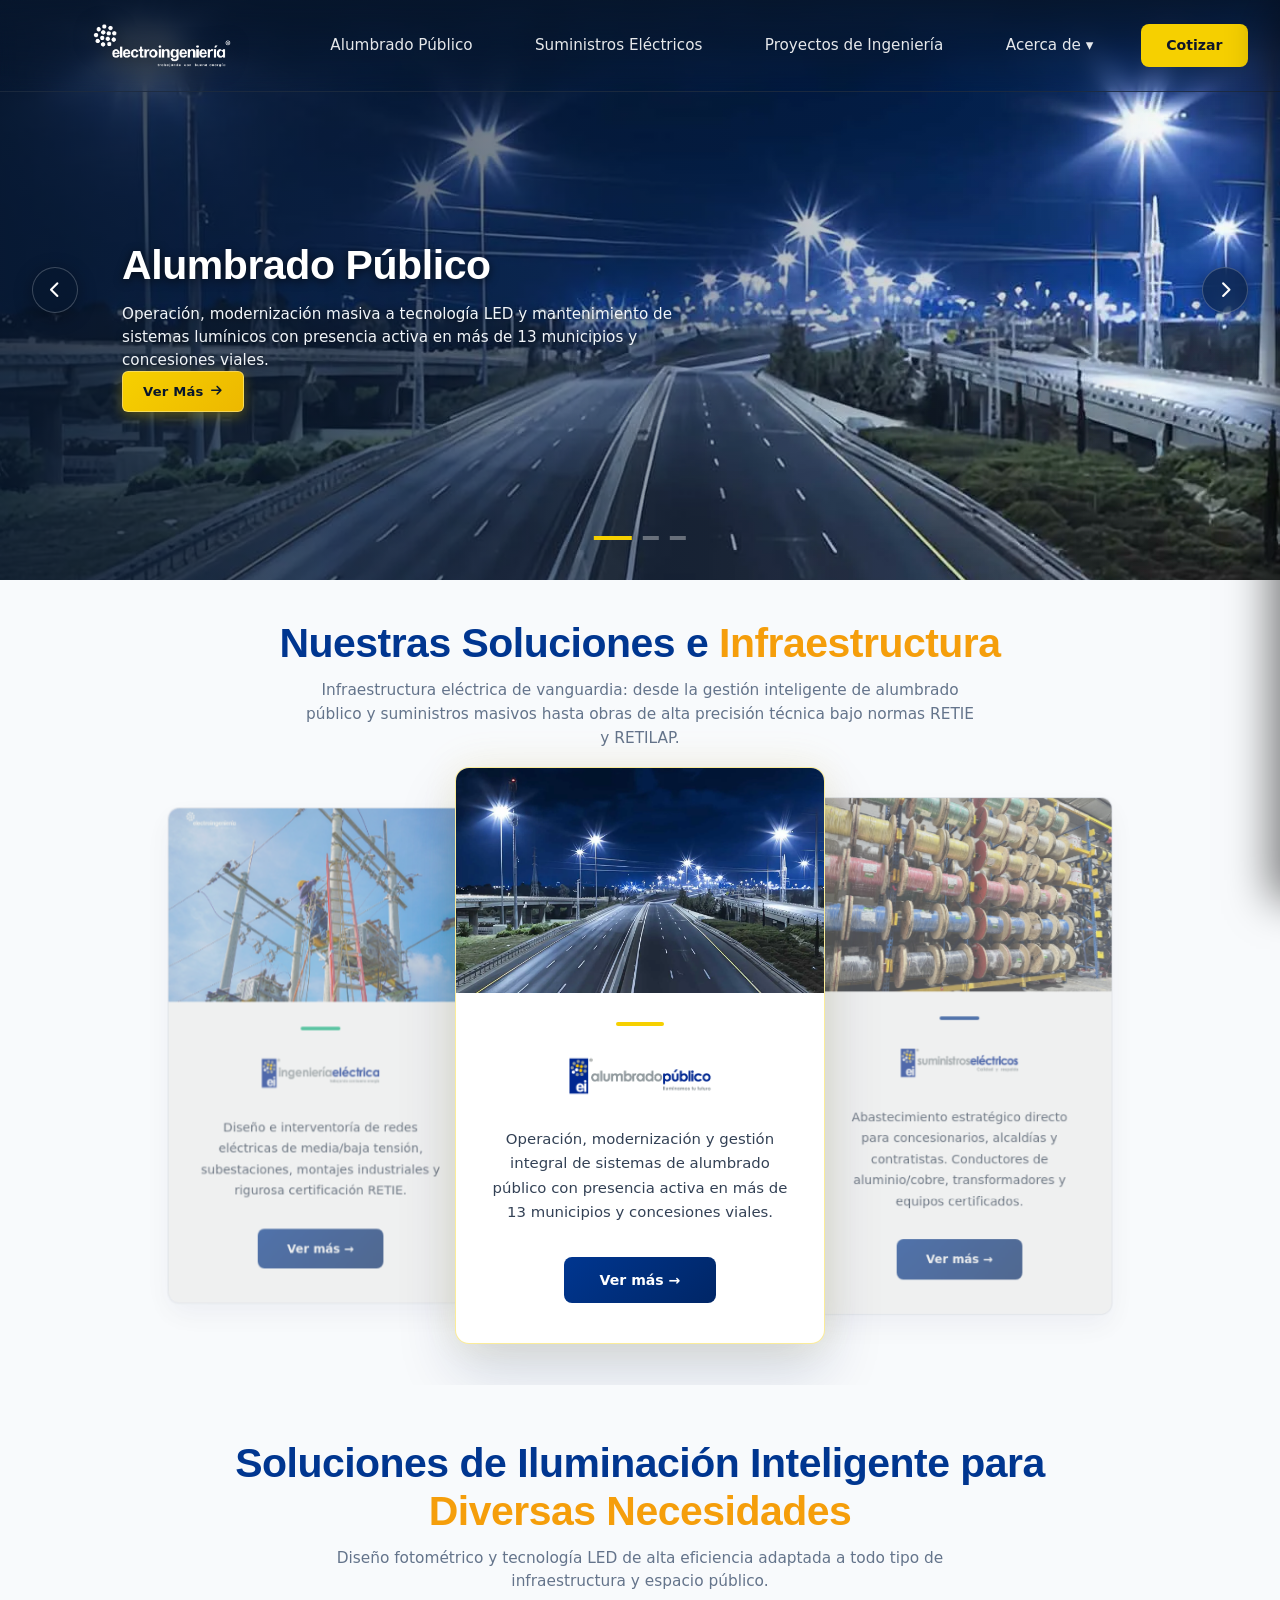
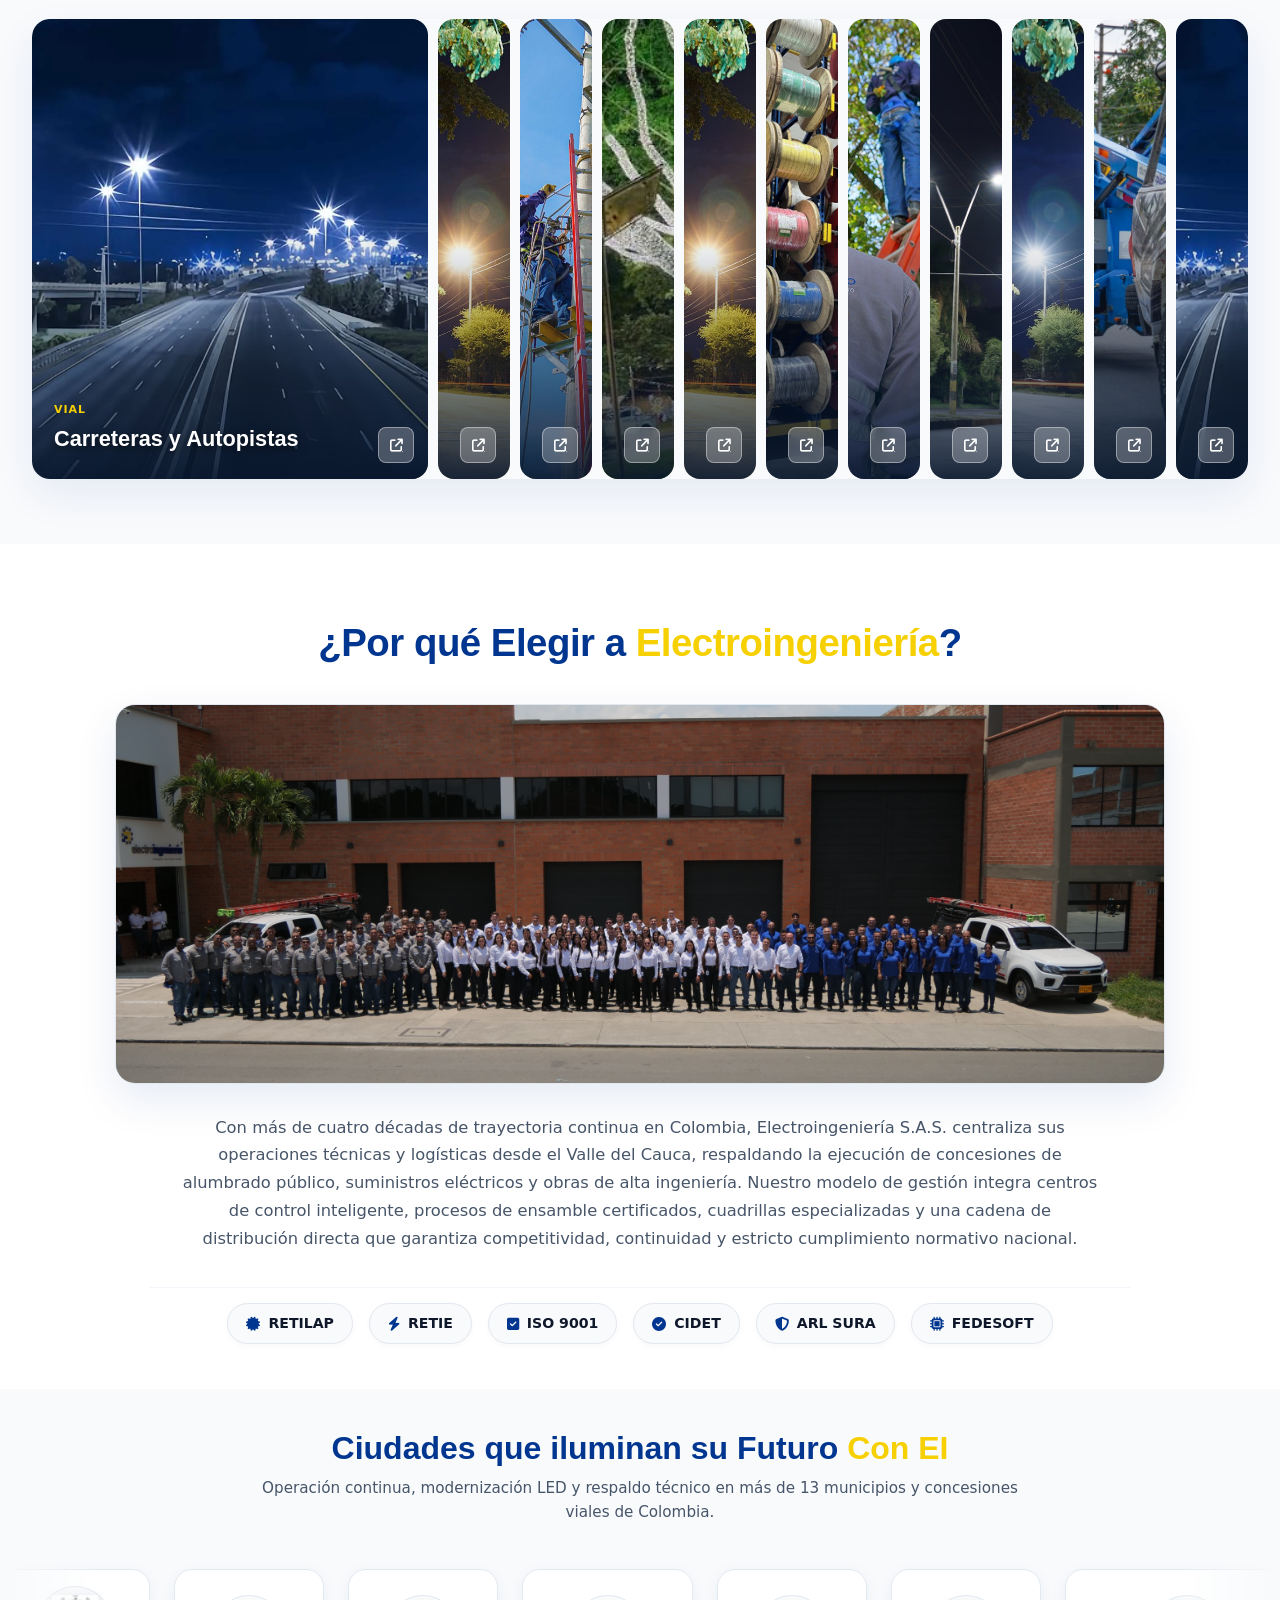
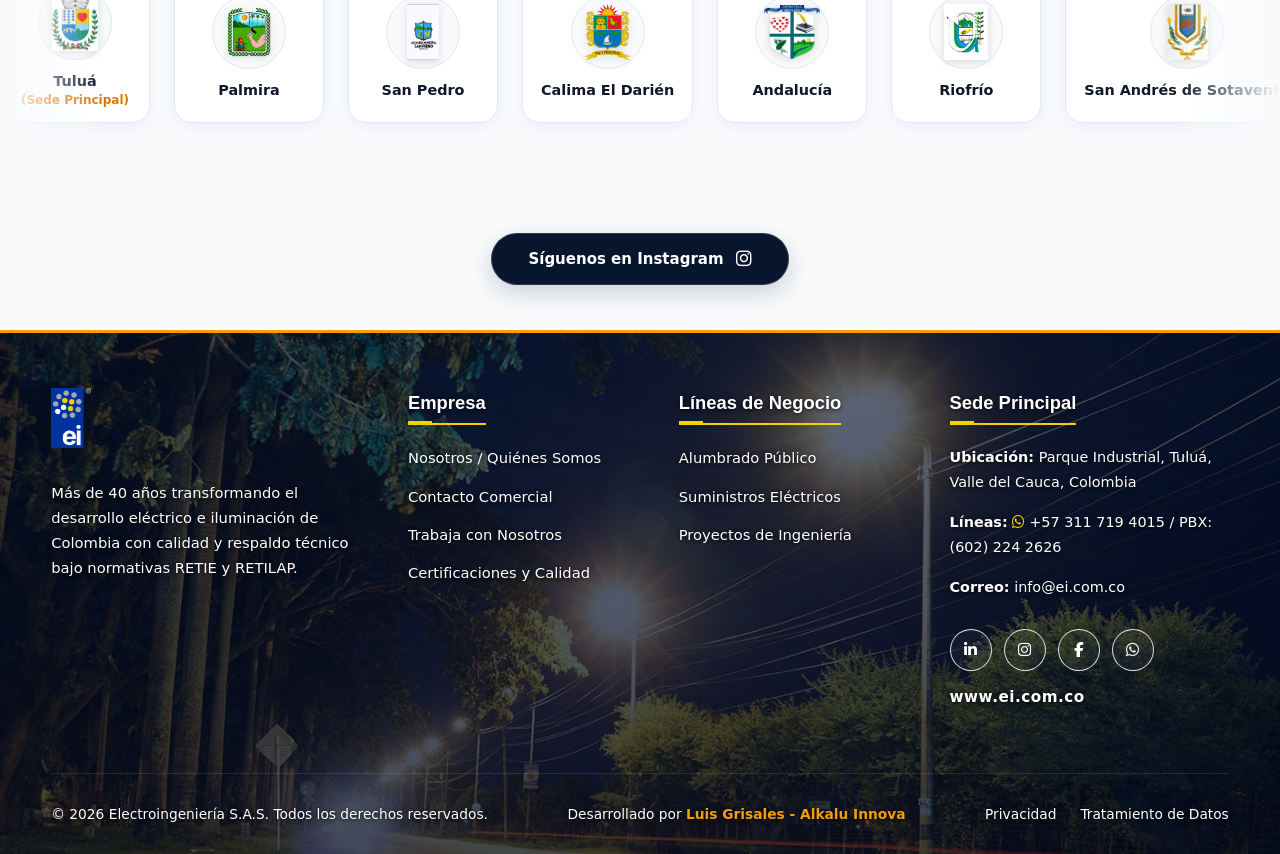
==== index.html @ f62f7bb9 "Add files via upload" ====
<!DOCTYPE html>
<html lang="es">
<head>
  <meta charset="UTF-8">
  <meta name="viewport" content="width=device-width, initial-scale=1.0">
  <title>Electroingeniería S.A.S. | Concesiones, Suministros Eléctricos e Ingeniería</title>
  <link rel="stylesheet" href="css/variables.css">
  <link rel="stylesheet" href="css/main.css">
  <link rel="stylesheet" href="css/components.css">
  <link rel="stylesheet" href="https://cdnjs.cloudflare.com/ajax/libs/font-awesome/6.5.1/css/all.min.css">
</head>
<body>

  <!-- Transición de Entrada Institucional (Fondo Azul Ultra Rápido) -->
  <div id="epicWelcomeSplash" class="epic-welcome-overlay" aria-hidden="true"></div>


  <!-- Header Transparente con Dropdown "Acerca de" -->
  <header class="header-transparent">
    <div class="header-inner">
      <a href="index.html" class="logo-main">
        <img src="assets/logos/Logos Electroingenieria-01.png" alt="Electroingeniería S.A.S.">
      </a>
      <nav>
        <ul class="nav-desktop">
          <li><a href="alumbrado-publico.html" class="nav-link">Alumbrado Público</a></li>
          <li><a href="suministros.html" class="nav-link">Suministros Eléctricos</a></li>
          <li><a href="obras.html" class="nav-link">Proyectos de Ingeniería</a></li>
          
          <!-- Menú Desplegable Acerca de -->
          <li class="has-dropdown">
            <a href="javascript:void(0)" class="nav-link" role="button" aria-haspopup="true" aria-expanded="false">Acerca de &#9662;</a>
            <ul class="dropdown-menu">
              <li><a href="nosotros.html">Nosotros</a></li>
              <li><a href="contacto.html">Contacto Comercial</a></li>
              <li><a href="nosotros.html#trabaja-con-nosotros">Trabaja con Nosotros</a></li>
            </ul>
          </li>

          <li><a href="contacto.html" class="btn-quote-header">Cotizar</a></li>
        </ul>
      </nav>

      <!-- Botón Menú Hamburguesa Móvil -->
      <button class="nav-toggle" aria-label="Abrir Menú" aria-expanded="false">
        <i class="fa-solid fa-bars"></i>
      </button>
    </div>
  </header>

  <!-- Overlay y Cajón de Navegación Móvil -->
  <div class="mobile-nav-overlay"></div>
  <aside class="mobile-nav-drawer" aria-label="Menú de Navegación Móvil">
    <div class="drawer-header">
      <img src="assets/logos/Logos Electroingenieria-01.png" alt="Electroingeniería S.A.S." class="drawer-logo">
      <button class="drawer-close" aria-label="Cerrar Menú">
        <i class="fa-solid fa-xmark"></i>
      </button>
    </div>

    <span class="drawer-section-title">Líneas de Negocio</span>
    <ul class="drawer-nav-list">
      <li>
        <a href="alumbrado-publico.html" class="drawer-nav-link">
          <i class="fa-solid fa-lightbulb"></i> Alumbrado Público
        </a>
      </li>
      <li>
        <a href="suministros.html" class="drawer-nav-link">
          <i class="fa-solid fa-boxes-stacked"></i> Suministros Eléctricos
        </a>
      </li>
      <li>
        <a href="obras.html" class="drawer-nav-link">
          <i class="fa-solid fa-tower-broadcast"></i> Proyectos de Ingeniería
        </a>
      </li>
    </ul>

    <span class="drawer-section-title">Acerca de</span>
    <ul class="drawer-nav-list">
      <li>
        <a href="nosotros.html" class="drawer-nav-link">
          <i class="fa-solid fa-users"></i> Nosotros
        </a>
      </li>
      <li>
        <a href="contacto.html" class="drawer-nav-link">
          <i class="fa-solid fa-address-book"></i> Contacto Comercial
        </a>
      </li>
      <li>
        <a href="nosotros.html#trabaja-con-nosotros" class="drawer-nav-link">
          <i class="fa-solid fa-user-plus"></i> Trabaja con Nosotros
        </a>
      </li>
    </ul>

    <div class="drawer-footer">
      <a href="contacto.html" class="drawer-btn-quote">
        <i class="fa-solid fa-paper-plane"></i> Cotizar Servicios
      </a>
      <div class="drawer-social-row">
        <a href="https://www.linkedin.com/company/electroingenieria-sas/" target="_blank" rel="noopener noreferrer" class="drawer-social-link" title="LinkedIn" aria-label="LinkedIn de Electroingeniería S.A.S."><i class="fa-brands fa-linkedin-in"></i></a>
        <a href="https://www.instagram.com/electroingenieria_sas/" target="_blank" rel="noopener noreferrer" class="drawer-social-link" title="Instagram" aria-label="Instagram de Electroingeniería S.A.S."><i class="fa-brands fa-instagram"></i></a>
        <a href="https://www.facebook.com/electroingenieriasas/" target="_blank" rel="noopener noreferrer" class="drawer-social-link" title="Facebook" aria-label="Facebook de Electroingeniería S.A.S."><i class="fa-brands fa-facebook-f"></i></a>
        <a href="https://wa.me/573117194015?text=Hola%20Electroingenier%C3%ADa,%20deseo%20m%C3%A1s%20informaci%C3%B3n" target="_blank" rel="noopener noreferrer" class="drawer-social-link" title="WhatsApp" aria-label="WhatsApp Oficial"><i class="fa-brands fa-whatsapp"></i></a>
      </div>
    </div>
  </aside>

  <!-- Hero Slider con Zoom Cinematográfico (Ken Burns) -->
  <section class="hero-slider-section hero-home hero-insignia">
    
    <!-- Slide 1: Alumbrado Público -->
    <div class="slide active">
      <div class="slide-bg" style="background-image: url('assets/alumbrado/footer.webp');"></div>
      <div class="slide-overlay"></div>
      <div class="slide-content-wrapper">
        <div class="container">
          <div class="slide-content">
            <h1 class="hero-title hero-insignia-title">Alumbrado Público</h1>
            <p class="hero-lead hero-insignia-lead">Operación, modernización masiva a tecnología LED y mantenimiento de sistemas lumínicos con presencia activa en más de 13 municipios y concesiones viales.</p>
            <a href="alumbrado-publico.html" class="btn-slider-action hero-insignia-actions">Ver Más <i class="fa-solid fa-arrow-right"></i></a>
          </div>
        </div>
      </div>
    </div>

    <!-- Slide 2: Suministros Eléctricos -->
    <div class="slide">
      <div class="slide-bg" style="background-image: url('assets/suministros/pasillo2.jpg');"></div>
      <div class="slide-overlay"></div>
      <div class="slide-content-wrapper">
        <div class="container">
          <div class="slide-content">
            <h1 class="hero-title hero-insignia-title">Suministros Eléctricos</h1>
            <p class="hero-lead hero-insignia-lead">Abastecimiento estratégico directo para concesionarios, alcaldías y contratistas. Conductores de aluminio/cobre, transformadores y equipos certificados.</p>
            <a href="suministros.html" class="btn-slider-action hero-insignia-actions">Ver Más <i class="fa-solid fa-arrow-right"></i></a>
          </div>
        </div>
      </div>
    </div>

    <!-- Slide 3: Proyectos de Ingeniería -->
    <div class="slide">
      <div class="slide-bg" style="background-image: url('assets/proyectos/1.jpg');"></div>
      <div class="slide-overlay"></div>
      <div class="slide-content-wrapper">
        <div class="container">
          <div class="slide-content">
            <h1 class="hero-title hero-insignia-title">Proyectos de Ingeniería</h1>
            <p class="hero-lead hero-insignia-lead">Diseño e interventoría de redes eléctricas de media/baja tensión, subestaciones, montajes industriales y rigurosa certificación RETIE.</p>
            <a href="obras.html" class="btn-slider-action hero-insignia-actions">Ver Más <i class="fa-solid fa-arrow-right"></i></a>
          </div>
        </div>
      </div>
    </div>

    <!-- Flechas Navegación -->
    <button class="slider-arrow prev" aria-label="Anterior"><i class="fa-solid fa-chevron-left"></i></button>
    <button class="slider-arrow next" aria-label="Siguiente"><i class="fa-solid fa-chevron-right"></i></button>

    <!-- Indicadores -->
    <div class="slider-dots">
      <div class="dot active"></div>
      <div class="dot"></div>
      <div class="dot"></div>
    </div>
  </section>

  <!-- Carrusel 3D (Cover Flow) en Unidades de Negocio -->
  <section class="units-coverflow-section">
    <div class="container">
      <!-- Encabezado Editorial: Nuestras Soluciones -->
      <div class="unidades-header">
        <h2 class="unidades-title">
          Nuestras Soluciones e <span class="text-accent-amber">Infraestructura</span>
        </h2>
        <p class="unidades-subtitle">
          Infraestructura eléctrica de vanguardia: desde la gestión inteligente de alumbrado público y suministros masivos hasta obras de alta precisión técnica bajo normas RETIE y RETILAP.
        </p>
      </div>

      <div class="coverflow-viewport">

        <!-- Tarjeta 1: Alumbrado Público -->
        <article class="coverflow-card pos-center" data-index="0">
          <div class="coverflow-img-wrapper">
            <img src="assets/alumbrado/footer.webp" alt="Alumbrado Público" loading="lazy" decoding="async">
          </div>
          <div class="card-accent-bar bar-amber"></div>
          <div class="coverflow-body">
            <img src="assets/logos/alumbrado-publico-i.png" alt="Alumbrado Público" class="coverflow-unit-logo">
            <p>Operación, modernización y gestión integral de sistemas de alumbrado público con presencia activa en más de 13 municipios y concesiones viales.</p>
            <a href="alumbrado-publico.html" class="btn-unit-view">Ver más &rarr;</a>
          </div>
        </article>

        <!-- Tarjeta 2: Suministros Eléctricos -->
        <article class="coverflow-card pos-right" data-index="1">
          <div class="coverflow-img-wrapper">
            <img src="assets/suministros/pasillo2.jpg" alt="Suministros Eléctricos" loading="lazy" decoding="async">
          </div>
          <div class="card-accent-bar bar-blue"></div>
          <div class="coverflow-body">
            <img src="assets/logos/suministros-electricos-i.png" alt="Suministros Eléctricos" class="coverflow-unit-logo">
            <p>Abastecimiento estratégico directo para concesionarios, alcaldías y contratistas. Conductores de aluminio/cobre, transformadores y equipos certificados.</p>
            <a href="suministros.html" class="btn-unit-view">Ver más &rarr;</a>
          </div>
        </article>

        <!-- Tarjeta 3: Ingeniería Eléctrica -->
        <article class="coverflow-card pos-left" data-index="2">
          <div class="coverflow-img-wrapper">
            <img src="assets/proyectos/1.jpg" alt="Ingeniería de Proyectos" loading="lazy" decoding="async">
          </div>
          <div class="card-accent-bar bar-green"></div>
          <div class="coverflow-body">
            <img src="assets/logos/ingenieria-electrica-i.png" alt="Ingeniería Eléctrica" class="coverflow-unit-logo">
            <p>Diseño e interventoría de redes eléctricas de media/baja tensión, subestaciones, montajes industriales y rigurosa certificación RETIE.</p>
            <a href="obras.html" class="btn-unit-view">Ver más &rarr;</a>
          </div>
        </article>

      </div>
    </div>
  </section>

  <!-- Sección Acordeón Expandible de 11 Aplicaciones de Iluminación -->
  <section class="lighting-solutions-accordion">
    <div class="container-fluid" style="padding: 0 2rem;">
      
      <div class="unidades-header" style="margin-bottom: 2.2rem;">
        <h2 class="unidades-title">
          Soluciones de Iluminación Inteligente para <span class="text-accent-amber">Diversas Necesidades</span>
        </h2>
        <p class="unidades-subtitle">
          Diseño fotométrico y tecnología LED de alta eficiencia adaptada a todo tipo de infraestructura y espacio público.
        </p>
      </div>

      <!-- Contenedor Acordeón de 11 Paneles -->
      <div class="accordion-strip">

        <!-- 1. Autopistas y Vías Rápidas -->
        <article class="accordion-panel active" style="background-image: url('assets/alumbrado/footer.webp');">
          <div class="panel-overlay"></div>
          <div class="panel-info">
            <span class="panel-category">Vial</span>
            <h3 class="panel-title">Carreteras y Autopistas</h3>
          </div>
          <a href="proyecto-detalle.html?id=carreteras-autopistas" class="panel-btn-action accordion-action-btn" title="Ver detalles"><i class="fa-solid fa-arrow-up-right-from-square"></i></a>
        </article>

        <!-- 2. Alumbrado Urbano y Bulevares -->
        <article class="accordion-panel" style="background-image: url('assets/proyectos/9.jpg');">
          <div class="panel-overlay"></div>
          <div class="panel-info">
            <span class="panel-category">Urbano</span>
            <h3 class="panel-title">Avenidas y Bulevares</h3>
          </div>
          <a href="proyecto-detalle.html?id=avenidas-bulevares" class="panel-btn-action accordion-action-btn" title="Ver detalles"><i class="fa-solid fa-arrow-up-right-from-square"></i></a>
        </article>

        <!-- 3. Parques y Plazas Públicas -->
        <article class="accordion-panel" style="background-image: url('assets/proyectos/1.jpg');">
          <div class="panel-overlay"></div>
          <div class="panel-info">
            <span class="panel-category">Cívico</span>
            <h3 class="panel-title">Parques y Plazas</h3>
          </div>
          <a href="proyecto-detalle.html?id=parques-plazas" class="panel-btn-action accordion-action-btn" title="Ver detalles"><i class="fa-solid fa-arrow-up-right-from-square"></i></a>
        </article>

        <!-- 4. Escenarios Deportivos y Estadios -->
        <article class="accordion-panel" style="background-image: url('assets/proyectos/2.jpg');">
          <div class="panel-overlay"></div>
          <div class="panel-info">
            <span class="panel-category">Deportivo</span>
            <h3 class="panel-title">Escenarios Deportivos</h3>
          </div>
          <a href="proyecto-detalle.html?id=escenarios-deportivos" class="panel-btn-action accordion-action-btn" title="Ver detalles"><i class="fa-solid fa-arrow-up-right-from-square"></i></a>
        </article>

        <!-- 5. Túneles y Pasos a Desnivel -->
        <article class="accordion-panel" style="background-image: url('assets/proyectos/3.jpg');">
          <div class="panel-overlay"></div>
          <div class="panel-info">
            <span class="panel-category">Infraestructura</span>
            <h3 class="panel-title">Túneles y Pasos Deprimidos</h3>
          </div>
          <a href="proyecto-detalle.html?id=tuneles-deprimidos" class="panel-btn-action accordion-action-btn" title="Ver detalles"><i class="fa-solid fa-arrow-up-right-from-square"></i></a>
        </article>

        <!-- 6. Puertos y Plataformas Logísticas -->
        <article class="accordion-panel" style="background-image: url('assets/suministros/pasillo2.jpg');">
          <div class="panel-overlay"></div>
          <div class="panel-info">
            <span class="panel-category">Industrial</span>
            <h3 class="panel-title">Puertos y Logística Masiva</h3>
          </div>
          <a href="proyecto-detalle.html?id=logistica-suministros" class="panel-btn-action accordion-action-btn" title="Ver detalles"><i class="fa-solid fa-arrow-up-right-from-square"></i></a>
        </article>

        <!-- 7. Aeropuertos y Hangares -->
        <article class="accordion-panel" style="background-image: url('assets/proyectos/4.jpg');">
          <div class="panel-overlay"></div>
          <div class="panel-info">
            <span class="panel-category">Transporte</span>
            <h3 class="panel-title">Aeródromos y Terminales</h3>
          </div>
          <a href="proyecto-detalle.html?id=aerodromos-terminales" class="panel-btn-action accordion-action-btn" title="Ver detalles"><i class="fa-solid fa-arrow-up-right-from-square"></i></a>
        </article>

        <!-- 8. Zonas Residenciales y Senderos -->
        <article class="accordion-panel" style="background-image: url('assets/proyectos/5.jpg');">
          <div class="panel-overlay"></div>
          <div class="panel-info">
            <span class="panel-category">Comunitario</span>
            <h3 class="panel-title">Zonas Peatonales</h3>
          </div>
          <a href="proyecto-detalle.html?id=zonas-peatonales" class="panel-btn-action accordion-action-btn" title="Ver detalles"><i class="fa-solid fa-arrow-up-right-from-square"></i></a>
        </article>

        <!-- 9. Vías Rurales e Intermunicipales -->
        <article class="accordion-panel" style="background-image: url('assets/proyectos/6.jpg');">
          <div class="panel-overlay"></div>
          <div class="panel-info">
            <span class="panel-category">Intermunicipal</span>
            <h3 class="panel-title">Corredores Rurales</h3>
          </div>
          <a href="proyecto-detalle.html?id=corredores-rurales" class="panel-btn-action accordion-action-btn" title="Ver detalles"><i class="fa-solid fa-arrow-up-right-from-square"></i></a>
        </article>

        <!-- 10. Fachadas y Monumentos Históricos -->
        <article class="accordion-panel" style="background-image: url('assets/proyectos/7.jpg');">
          <div class="panel-overlay"></div>
          <div class="panel-info">
            <span class="panel-category">Patrimonial</span>
            <h3 class="panel-title">Iluminación Arquitectónica</h3>
          </div>
          <a href="proyecto-detalle.html?id=iluminacion-arquitectonica" class="panel-btn-action accordion-action-btn" title="Ver detalles"><i class="fa-solid fa-arrow-up-right-from-square"></i></a>
        </article>

        <!-- 11. Estacionamientos y Complejos Comerciales -->
        <article class="accordion-panel" style="background-image: url('assets/proyectos/8.jpg');">
          <div class="panel-overlay"></div>
          <div class="panel-info">
            <span class="panel-category">Comercial</span>
            <h3 class="panel-title">Parqueaderos y Plazas Comerciales</h3>
          </div>
          <a href="proyecto-detalle.html?id=parqueaderos-comerciales" class="panel-btn-action accordion-action-btn" title="Ver detalles"><i class="fa-solid fa-arrow-up-right-from-square"></i></a>
        </article>

      </div>
    </div>
  </section>

  <!-- Módulo de Respaldo Industrial y Autoridad Corporativa -->
  <section class="why-choose-section" id="empresa">
    <span id="por-que-elegirnos" style="position: absolute; scroll-margin-top: 85px;"></span>
    <span id="certificaciones" style="position: absolute; scroll-margin-top: 85px;"></span>
    <div class="container">
      
      <!-- Encabezado Editorial -->
      <div class="why-choose-header text-center">
        <h2 class="why-choose-title">
          ¿Por qué Elegir a <span class="text-accent-amber">Electroingeniería</span>?
        </h2>
      </div>

      <!-- Fotografía Panorámica -->
      <div class="why-choose-media">
        <img src="assets/alumbrado/P1013191.JPG" alt="Instalaciones y Centro Logístico Electroingeniería" class="why-media-img" loading="lazy" decoding="async">
      </div>

      <!-- Párrafo Institucional de Alta Ingeniería -->
      <div class="why-choose-text-block">
        <p>
          Con más de cuatro décadas de trayectoria continua en Colombia, Electroingeniería S.A.S. centraliza sus operaciones técnicas y logísticas desde el Valle del Cauca, respaldando la ejecución de concesiones de alumbrado público, suministros eléctricos y obras de alta ingeniería. Nuestro modelo de gestión integra centros de control inteligente, procesos de ensamble certificados, cuadrillas especializadas y una cadena de distribución directa que garantiza competitividad, continuidad y estricto cumplimiento normativo nacional.
        </p>
      </div>

      <!-- Franja de Sellos y Homologaciones Técnicas -->
      <div class="certifications-pills-row">
        <div class="cert-pill" title="Reglamento Técnico de Iluminación y Alumbrado Público">
          <i class="fa-solid fa-certificate"></i>
          <span>RETILAP</span>
        </div>
        <div class="cert-pill" title="Reglamento Técnico de Instalaciones Eléctricas">
          <i class="fa-solid fa-bolt"></i>
          <span>RETIE</span>
        </div>
        <div class="cert-pill" title="Gestión de Calidad Certificada">
          <i class="fa-solid fa-square-check"></i>
          <span>ISO 9001</span>
        </div>
        <div class="cert-pill" title="Centro de Investigación y Desarrollo Eléctrico">
          <i class="fa-solid fa-circle-check"></i>
          <span>CIDET</span>
        </div>
        <div class="cert-pill" title="Premio Excelencia en Gestión y Seguridad Laboral">
          <i class="fa-solid fa-shield-halved"></i>
          <span>ARL SURA</span>
        </div>
        <div class="cert-pill" title="Premios Ingenio Colombia">
          <i class="fa-solid fa-microchip"></i>
          <span>FEDESOFT</span>
        </div>
      </div>

    </div>
  </section>

  <!-- Cintillo Continuo de Municipios y Concesiones -->
  <section class="municipalities-carousel-section">
    <div class="container">
      <div class="municipalities-header">
        <h3 class="muni-title">
          Ciudades que iluminan su Futuro <span class="text-accent-amber">Con EI</span>
        </h3>
        <p class="muni-subtitle">
          Operación continua, modernización LED y respaldo técnico en más de 13 municipios y concesiones viales de Colombia.
        </p>
      </div>
    </div>

    <!-- Marquesina Infinita con doble pista para bucle continuo -->
    <div class="ticker-wrapper">
      <div class="ticker-track">
        
        <!-- Pista 1 -->
        <div class="ticker-item">
          <div class="shield-box"><img loading="lazy" decoding="async" src="assets/escudos/tulua.png" alt="Tuluá"></div>
          <span class="muni-name">Tuluá <em>(Sede Principal)</em></span>
        </div>
        <div class="ticker-item">
          <div class="shield-box"><img loading="lazy" decoding="async" src="assets/escudos/palmira.png" alt="Palmira"></div>
          <span class="muni-name">Palmira</span>
        </div>
        <div class="ticker-item">
          <div class="shield-box"><img loading="lazy" decoding="async" src="assets/escudos/san-pedro.png" alt="San Pedro"></div>
          <span class="muni-name">San Pedro</span>
        </div>
        <div class="ticker-item">
          <div class="shield-box"><img loading="lazy" decoding="async" src="assets/escudos/calima.png" alt="Calima El Darién"></div>
          <span class="muni-name">Calima El Darién</span>
        </div>
        <div class="ticker-item">
          <div class="shield-box"><img loading="lazy" decoding="async" src="assets/escudos/andalucia.png" alt="Andalucía"></div>
          <span class="muni-name">Andalucía</span>
        </div>
        <div class="ticker-item">
          <div class="shield-box"><img loading="lazy" decoding="async" src="assets/escudos/riofrio.png" alt="Riofrío"></div>
          <span class="muni-name">Riofrío</span>
        </div>
        <div class="ticker-item">
          <div class="shield-box"><img loading="lazy" decoding="async" src="assets/escudos/san-andres.png" alt="San Andrés de Sotavento"></div>
          <span class="muni-name">San Andrés de Sotavento</span>
        </div>
        <div class="ticker-item">
          <div class="shield-box"><img loading="lazy" decoding="async" src="assets/escudos/planeta-rica.png" alt="Planeta Rica"></div>
          <span class="muni-name">Planeta Rica</span>
        </div>
        <div class="ticker-item">
          <div class="shield-box"><img loading="lazy" decoding="async" src="assets/escudos/la-jagua.png" alt="La Jagua de Ibirico"></div>
          <span class="muni-name">La Jagua de Ibirico</span>
        </div>
        <div class="ticker-item">
          <div class="shield-box"><img loading="lazy" decoding="async" src="assets/escudos/san-diego.png" alt="San Diego"></div>
          <span class="muni-name">San Diego</span>
        </div>
        <div class="ticker-item">
          <div class="shield-box"><img loading="lazy" decoding="async" src="assets/escudos/tamalameque.png" alt="Tamalameque"></div>
          <span class="muni-name">Tamalameque</span>
        </div>
        <div class="ticker-item">
          <div class="shield-box"><img loading="lazy" decoding="async" src="assets/escudos/el-rosal.png" alt="El Rosal"></div>
          <span class="muni-name">El Rosal</span>
        </div>
        <div class="ticker-item">
          <div class="shield-box"><img loading="lazy" decoding="async" src="assets/escudos/guatavita.png" alt="Guatavita"></div>
          <span class="muni-name">Guatavita</span>
        </div>
      

        <!-- Pista 2 (Duplicado idéntico sin Chinú para bucle infinito) -->
        <div class="ticker-item">
          <div class="shield-box"><img loading="lazy" decoding="async" src="assets/escudos/tulua.png" alt="Tuluá"></div>
          <span class="muni-name">Tuluá <em>(Sede Principal)</em></span>
        </div>
        <div class="ticker-item">
          <div class="shield-box"><img loading="lazy" decoding="async" src="assets/escudos/palmira.png" alt="Palmira"></div>
          <span class="muni-name">Palmira</span>
        </div>
        <div class="ticker-item">
          <div class="shield-box"><img loading="lazy" decoding="async" src="assets/escudos/san-pedro.png" alt="San Pedro"></div>
          <span class="muni-name">San Pedro</span>
        </div>
        <div class="ticker-item">
          <div class="shield-box"><img loading="lazy" decoding="async" src="assets/escudos/calima.png" alt="Calima El Darién"></div>
          <span class="muni-name">Calima El Darién</span>
        </div>
        <div class="ticker-item">
          <div class="shield-box"><img loading="lazy" decoding="async" src="assets/escudos/andalucia.png" alt="Andalucía"></div>
          <span class="muni-name">Andalucía</span>
        </div>
        <div class="ticker-item">
          <div class="shield-box"><img loading="lazy" decoding="async" src="assets/escudos/riofrio.png" alt="Riofrío"></div>
          <span class="muni-name">Riofrío</span>
        </div>
        <div class="ticker-item">
          <div class="shield-box"><img loading="lazy" decoding="async" src="assets/escudos/san-andres.png" alt="San Andrés de Sotavento"></div>
          <span class="muni-name">San Andrés de Sotavento</span>
        </div>
        <div class="ticker-item">
          <div class="shield-box"><img loading="lazy" decoding="async" src="assets/escudos/planeta-rica.png" alt="Planeta Rica"></div>
          <span class="muni-name">Planeta Rica</span>
        </div>
        <div class="ticker-item">
          <div class="shield-box"><img loading="lazy" decoding="async" src="assets/escudos/la-jagua.png" alt="La Jagua de Ibirico"></div>
          <span class="muni-name">La Jagua de Ibirico</span>
        </div>
        <div class="ticker-item">
          <div class="shield-box"><img loading="lazy" decoding="async" src="assets/escudos/san-diego.png" alt="San Diego"></div>
          <span class="muni-name">San Diego</span>
        </div>
        <div class="ticker-item">
          <div class="shield-box"><img loading="lazy" decoding="async" src="assets/escudos/tamalameque.png" alt="Tamalameque"></div>
          <span class="muni-name">Tamalameque</span>
        </div>
        <div class="ticker-item">
          <div class="shield-box"><img loading="lazy" decoding="async" src="assets/escudos/el-rosal.png" alt="El Rosal"></div>
          <span class="muni-name">El Rosal</span>
        </div>
        <div class="ticker-item">
          <div class="shield-box"><img loading="lazy" decoding="async" src="assets/escudos/guatavita.png" alt="Guatavita"></div>
          <span class="muni-name">Guatavita</span>
        </div>

      </div>
    </div>
  </section>

  <!-- Módulo Pre-Footer: Botón Solitario de Instagram -->
  <div class="pre-footer-social-wrapper">
    <a href="https://www.instagram.com/electroingenieria_sas/" target="_blank" rel="noopener noreferrer" class="btn-social-pill" aria-label="Instagram de Electroingeniería S.A.S.">
      <span>Síguenos en Instagram</span>
      <i class="fa-brands fa-instagram"></i>
    </a>
  </div>

  <!-- Footer Universal Continuo -->
  <footer class="footer-continuous" id="contacto">
    <div class="container">
      <div class="footer-main-grid">
        
        <div class="footer-brand-info">
          <img src="assets/logos/Simbolo ei marca registrada-01.png" alt="ei" loading="lazy" decoding="async">
          <p>Más de 40 años transformando el desarrollo eléctrico e iluminación de Colombia con calidad y respaldo técnico bajo normativas RETIE y RETILAP.</p>
        </div>

        <div class="footer-col" id="empresa">
          <h4>Empresa</h4>
          <ul class="footer-links-list">
            <li><a href="nosotros.html">Nosotros / Quiénes Somos</a></li>
            <li><a href="contacto.html">Contacto Comercial</a></li>
            <li><a href="nosotros.html#trabaja-con-nosotros">Trabaja con Nosotros</a></li>
            <li><a href="nosotros.html#certificaciones">Certificaciones y Calidad</a></li>
          </ul>
        </div>

        <div class="footer-col">
          <h4>Líneas de Negocio</h4>
          <ul class="footer-links-list">
            <li><a href="alumbrado-publico.html">Alumbrado Público</a></li>
            <li><a href="suministros.html">Suministros Eléctricos</a></li>
            <li><a href="obras.html">Proyectos de Ingeniería</a></li>
          </ul>
        </div>

        <div class="footer-col footer-col-contact">
          <h4>Sede Principal</h4>
          <div class="footer-contact-details">
            <p><strong>Ubicación:</strong> Parque Industrial, Tuluá, Valle del Cauca, Colombia</p>
            <p><strong>Líneas:</strong> <a href="https://wa.me/573117194015?text=Hola%20Electroingenier%C3%ADa,%20deseo%20m%C3%A1s%20informaci%C3%B3n" target="_blank" rel="noopener noreferrer" style="color: inherit; text-decoration: none;" aria-label="WhatsApp Oficial"><i class="fa-brands fa-whatsapp text-accent-amber" style="margin-right: 4px;"></i>+57 311 719 4015</a> / PBX: (602) 224 2626</p>
            <p><strong>Correo:</strong> info@ei.com.co</p>
          </div>

          <!-- Grupo de Redes Sociales Circulares -->
          <div class="footer-social-group">
            <div class="footer-social-icons">
              <a href="https://www.linkedin.com/company/electroingenieria-sas/" target="_blank" rel="noopener noreferrer" class="social-circle-link" title="LinkedIn" aria-label="LinkedIn de Electroingeniería S.A.S.">
                <i class="fa-brands fa-linkedin-in"></i>
              </a>
              <a href="https://www.instagram.com/electroingenieria_sas/" target="_blank" rel="noopener noreferrer" class="social-circle-link" title="Instagram" aria-label="Instagram de Electroingeniería S.A.S.">
                <i class="fa-brands fa-instagram"></i>
              </a>
              <a href="https://www.facebook.com/electroingenieriasas/" target="_blank" rel="noopener noreferrer" class="social-circle-link" title="Facebook" aria-label="Facebook de Electroingeniería S.A.S.">
                <i class="fa-brands fa-facebook-f"></i>
              </a>
              <a href="https://wa.me/573117194015?text=Hola%20Electroingenier%C3%ADa,%20deseo%20m%C3%A1s%20informaci%C3%B3n" target="_blank" rel="noopener noreferrer" class="social-circle-link" title="WhatsApp" aria-label="WhatsApp Oficial">
                <i class="fa-brands fa-whatsapp"></i>
              </a>
            </div>
            <a href="https://ei.com.co" target="_blank" rel="noopener noreferrer" class="footer-web-url">www.ei.com.co</a>
          </div>
        </div>

      </div>

      <!-- Barra de Créditos Unificada -->
      <div class="footer-bottom-unified">
        <p>&copy; 2026 Electroingeniería S.A.S. Todos los derechos reservados.</p>
        <p>Desarrollado por <strong>Luis Grisales - Alkalu Innova</strong></p>
        <div style="display: flex; gap: 1.5rem;">
          <a href="#" style="color: #94A3B8; text-decoration: none;">Privacidad</a>
          <a href="#" style="color: #94A3B8; text-decoration: none;">Tratamiento de Datos</a>
        </div>
      </div>
    </div>
  </footer>

  <script src="js/main.js"></script>
</body>
</html>
---- css/variables.css ----
:root {
  /* Paleta Oficial - Manual de Identidad Corporativa Electroingeniería S.A.S. */
  --color-primary: #003690;        /* Pantone 286 C */
  --color-primary-dark: #002666;   /* Variante para hover */
  --color-accent: #F6D000;         /* Pantone 109 C */
  --color-accent-hover: #E0BC00;   
  --color-gray-corp: #A4A8AB;      /* Pantone 429 C */
  --color-gray-dark: #334155;      /* Color de lectura */
  --color-gray-border: #E2E8F0;
  --color-bg-light: #F8FAFC;       /* Gris claro neutro y limpio */
  --color-bg-white: #FFFFFF;       /* Fondo blanco puro */
  --color-text-main: #0F172A;
  --color-text-muted: #475569;

  /* Tipografías Oficiales */
  --font-family-corp: system-ui, -apple-system, 'Segoe UI', Roboto, sans-serif;
  --font-family-brand: 'Century Gothic', -apple-system, sans-serif;

  /* Estructura y Sombras */
  --radius-sm: 8px;
  --radius-md: 14px;
  --radius-lg: 20px;
  --shadow-card: 0 10px 30px rgba(0, 54, 144, 0.06);
  --shadow-hover: 0 20px 40px rgba(0, 54, 144, 0.12);
  --transition: all 0.35s cubic-bezier(0.16, 1, 0.3, 1);

  /* Modern Depth, Glassmorphism & Motion Tokens */
  --glow-accent: rgba(246, 208, 0, 0.45);
  --glow-primary: rgba(0, 54, 144, 0.35);
  --glass-bg: rgba(255, 255, 255, 0.78);
  --glass-border: rgba(255, 255, 255, 0.4);
  --ease-elastic: cubic-bezier(0.34, 1.56, 0.64, 1);
  --ease-cinematic: cubic-bezier(0.2, 0.8, 0.2, 1);
}

/* ==========================================================================
   Header Limpio & Flotante
   ========================================================================== */
.header {
  position: sticky;
  top: 0;
  background: rgba(255, 255, 255, 0.96);
  backdrop-filter: blur(12px);
  border-bottom: 1px solid var(--color-gray-border);
  z-index: 1000;
  transition: var(--transition);
}

.header-container {
  max-width: 1280px;
  margin: 0 auto;
  padding: 0.9rem 1.5rem;
  display: flex;
  justify-content: space-between;
  align-items: center;
}

.logo-header img {
  height: 44px;
  width: auto;
  display: block;
}

.nav-menu {
  display: flex;
  gap: 2rem;
  list-style: none;
  align-items: center;
}

.nav-link {
  text-decoration: none;
  color: var(--color-text-main);
  font-weight: 600;
  font-size: 0.95rem;
  transition: var(--transition);
}

.nav-link:hover {
  color: var(--color-primary);
}


/* ==========================================================================
   Tarjetas de Unidades de Negocio
   ========================================================================== */
.units-container {
  display: flex;
  flex-direction: column;
  gap: 3.5rem;
  margin: 3rem 0;
}

.unit-card {
  background: var(--color-bg-white);
  border-radius: var(--radius-md);
  border: 1px solid var(--color-gray-border);
  box-shadow: var(--shadow-card);
  overflow: hidden;
  display: grid;
  grid-template-columns: 1.1fr 1fr;
  transition: var(--transition);
}

.unit-card:hover {
  box-shadow: var(--shadow-hover);
  border-color: rgba(0, 54, 144, 0.2);
}

/* Destacado Especial: Alumbrado Público */
.unit-card.featured-unit {
  border: 2px solid var(--color-primary);
  position: relative;
}

.unit-tag {
  position: absolute;
  top: 1.2rem;
  right: 1.2rem;
  background: var(--color-accent);
  color: #000;
  font-weight: 700;
  font-size: 0.75rem;
  text-transform: uppercase;
  padding: 0.35rem 0.9rem;
  border-radius: 20px;
  letter-spacing: 0.5px;
  z-index: 10;
}

.unit-info {
  padding: 3rem 2.5rem;
  display: flex;
  flex-direction: column;
  justify-content: center;
}

.unit-logo {
  height: 48px;
  width: auto;
  align-self: flex-start;
  margin-bottom: 1.2rem;
}

.unit-title {
  font-family: var(--font-family-brand);
  font-size: 1.8rem;
  color: var(--color-primary);
  margin-bottom: 0.5rem;
}

.unit-description {
  color: var(--color-text-muted);
  font-size: 1.02rem;
  line-height: 1.65;
  margin-bottom: 1.5rem;
}

.unit-features {
  list-style: none;
  margin-bottom: 2rem;
  display: flex;
  flex-direction: column;
  gap: 0.6rem;
}

.unit-features li {
  font-size: 0.92rem;
  color: var(--color-gray-dark);
  display: flex;
  align-items: center;
  gap: 0.6rem;
}

.unit-features li::before {
  content: '■';
  color: var(--color-accent);
  font-size: 0.8rem;
}

/* Visual Media Container con Zoom Suave */
.unit-media {
  position: relative;
  overflow: hidden;
  background-color: #E2E8F0;
  min-height: 340px;
}

.unit-media img {
  width: 100%;
  height: 100%;
  object-fit: cover;
  transition: transform 0.8s cubic-bezier(0.16, 1, 0.3, 1);
}

.unit-card:hover .unit-media img {
  transform: scale(1.04);
}

/* ==========================================================================
   Acciones de Suministros
   ========================================================================== */
.btn-action-group {
  display: flex;
  gap: 1rem;
  flex-wrap: wrap;
}

.btn-primary-action {
  background-color: var(--color-primary);
  color: #FFF;
  padding: 0.75rem 1.4rem;
  border-radius: var(--radius-sm);
  text-decoration: none;
  font-weight: 600;
  font-size: 0.9rem;
  transition: var(--transition);
}

.btn-primary-action:hover {
  background-color: var(--color-primary-dark);
}

.btn-secondary-action {
  background: transparent;
  color: var(--color-primary);
  border: 1px solid var(--color-primary);
  padding: 0.75rem 1.4rem;
  border-radius: var(--radius-sm);
  text-decoration: none;
  font-weight: 600;
  font-size: 0.9rem;
  transition: var(--transition);
}

.btn-secondary-action:hover {
  background: rgba(0, 54, 144, 0.05);
}

/* ==========================================================================
   Módulo de Cobertura Nacional / Mapa
   ========================================================================== */
.coverage-section {
  background-color: var(--color-bg-white);
  border-radius: var(--radius-md);
  border: 1px solid var(--color-gray-border);
  padding: 3rem;
  margin: 4rem 0;
}

.coverage-grid {
  display: grid;
  grid-template-columns: 1.2fr 1fr;
  gap: 3rem;
  align-items: center;
}

.coverage-map-box {
  background: #FFFFFF;
  border-radius: var(--radius-md);
  padding: 1.5rem;
  border: 1px solid var(--color-gray-border);
  box-shadow: var(--shadow-card);
}

.coverage-map-box img {
  width: 100%;
  height: auto;
  display: block;
}

.coverage-list {
  display: flex;
  flex-direction: column;
  gap: 1.5rem;
}

.dep-group h4 {
  font-family: var(--font-family-brand);
  color: var(--color-primary);
  font-size: 1.1rem;
  margin-bottom: 0.4rem;
  display: flex;
  align-items: center;
  gap: 0.5rem;
}

.dep-group p {
  color: var(--color-text-muted);
  font-size: 0.92rem;
}

/* ==========================================================================
   Footer Corporativo
   ========================================================================== */
.footer {
  background-color: #07162C;
  color: #94A3B8;
  padding: 4rem 0 0;
  margin-top: 5rem;
}

.footer-container {
  max-width: 1280px;
  margin: 0 auto 3rem;
  padding: 0 1.5rem;
  display: grid;
  grid-template-columns: repeat(auto-fit, minmax(240px, 1fr));
  gap: 3rem;
}

.footer-col h4 {
  font-family: var(--font-family-brand);
  color: #FFFFFF;
  font-size: 1.1rem;
  margin-bottom: 1.2rem;
  border-bottom: 2px solid var(--color-accent);
  display: inline-block;
  padding-bottom: 0.3rem;
}

.footer-col p, .footer-col li {
  font-size: 0.9rem;
  line-height: 1.7;
}

.footer-bottom {
  text-align: center;
  border-top: 1px solid rgba(255, 255, 255, 0.1);
  padding: 2rem 1.5rem;
  font-size: 0.85rem;
}

/* ==========================================================================
   Barra Gráfica Obligatoria (Manual de Identidad - Pág. 26)
   ========================================================================== */
.corporate-brand-strip {
  background-color: var(--color-primary);
  color: #FFFFFF;
  padding: 1.1rem 0;
  border-top: 3px solid var(--color-accent);
}

.brand-strip-container {
  max-width: 1280px;
  margin: 0 auto;
  padding: 0 1.5rem;
  display: flex;
  justify-content: space-between;
  align-items: center;
  flex-wrap: wrap;
  gap: 1rem;
}

.brand-units-text {
  font-family: var(--font-family-brand);
  font-size: 0.95rem;
  font-weight: 600;
  letter-spacing: 0.3px;
}

.brand-units-text span {
  color: var(--color-accent);
  margin: 0 0.5rem;
}

.brand-strip-web {
  color: #FFFFFF;
  text-decoration: none;
  font-weight: 700;
  font-size: 0.95rem;
  font-family: var(--font-family-brand);
  transition: var(--transition);
}

.brand-strip-web:hover {
  color: var(--color-accent);
}

/* ==========================================================================
   Responsividad
   ========================================================================== */
@media (max-width: 992px) {
  .unit-card, .coverage-grid {
    grid-template-columns: 1fr;
  }
  .unit-card.reverse {
    direction: ltr;
  }
  .nav-menu {
    display: none;
  }
}
---- css/main.css ----
* {
  margin: 0;
  padding: 0;
  box-sizing: border-box;
}

body {
  font-family: var(--font-family-corp);
  background-color: var(--color-bg-light); /* #f8fafc unificado */
  color: var(--color-text-main);
  line-height: 1.6;
  overflow-x: hidden;
}

h1, h2, h3, h4, h5, h6 {
  font-family: var(--font-family-brand);
  color: var(--color-primary); /* Azul Oficial del Logo #003690 */
}

/* Preservar blanco en títulos sobre fondos oscuros o banners de hero */
.hero-slider-section h1,
.hero-slider-section .hero-title,
.hero-slider-section .hero-insignia-title,
.inner-hero-banner h1,
.inner-hero-banner .hero-insignia-title,
.footer-panoramic h3,
.footer-panoramic h4,
.footer-col h4,
.hq-branch-card h3,
.detail-hero-title {
  color: #FFFFFF !important;
}

.container {
  width: 92%;
  max-width: 1240px;
  margin: 0 auto;
}

/* ==========================================================================
   Ajuste de Presencia del Header y Logo Principal
   ========================================================================== */
.header-transparent {
  position: absolute;
  top: 0;
  left: 0;
  width: 100%;
  z-index: 1000;
  background: linear-gradient(180deg, rgba(7, 22, 44, 0.88) 0%, rgba(7, 22, 44, 0) 100%);
  padding: 0 !important;
  min-height: 80px !important;
  transition: var(--transition);
}

.header-inner {
  max-width: 1360px;
  margin: 0 auto;
  padding: 12px 2rem !important;
  min-height: 80px !important;
  display: flex;
  justify-content: space-between;
  align-items: center;
}

/* Selector optimizado para agrandar el logo */
.logo-main {
  display: flex;
  align-items: center;
  text-decoration: none;
  padding: 4px 0;
}

.logo-main img {
  width: 260px !important;            /* Controla el tamaño por ancho real */
  max-width: 280px !important;
  height: auto !important;
  max-height: 95px !important;        /* Permite que el lienzo se expanda */
  margin-top: -18px !important;       /* Compensa para que no empuje el header */
  margin-bottom: -18px !important;
  object-fit: contain !important;
  filter: brightness(0) invert(1) drop-shadow(0 2px 10px rgba(0, 0, 0, 0.65)) !important;
  transition: transform 0.25s ease;
  display: block;
}

.logo-main img:hover {
  transform: scale(1.04);
}

.nav-desktop {
  display: flex;
  gap: 2rem;
  list-style: none;
  align-items: center;
}

.nav-desktop > li {
  position: relative;
}

.nav-link {
  text-decoration: none;
  color: #FFFFFF;
  font-size: 0.95rem;
  font-weight: 500;
  padding: 0.5rem 0;
  display: inline-flex;
  align-items: center;
  gap: 0.4rem;
  transition: var(--transition);
}

.nav-link:hover {
  color: #FFFFFF;
}

/* Dropdown Acerca de */
.dropdown-menu {
  position: absolute;
  top: 100%;
  left: 0;
  background: rgba(7, 22, 44, 0.96);
  backdrop-filter: blur(12px);
  border: 1px solid rgba(255, 255, 255, 0.1);
  border-top: 3px solid var(--color-accent);
  border-radius: var(--radius-sm);
  min-width: 250px;
  list-style: none;
  padding: 0.8rem 0;
  box-shadow: 0 12px 30px rgba(0, 0, 0, 0.35);
  opacity: 0;
  visibility: hidden;
  transform: translateY(12px);
  transition: all 0.3s cubic-bezier(0.16, 1, 0.3, 1);
}

.nav-desktop > li.has-dropdown > .nav-link {
  cursor: pointer;
  user-select: none;
}

.nav-desktop > li.has-dropdown:hover .dropdown-menu,
.nav-desktop > li.has-dropdown.is-open .dropdown-menu {
  opacity: 1;
  visibility: visible;
  transform: translateY(0);
}

.dropdown-menu li a {
  display: block;
  padding: 0.7rem 1.4rem;
  color: #E2E8F0;
  text-decoration: none;
  font-size: 0.9rem;
  font-weight: 500;
  transition: var(--transition);
}

.dropdown-menu li a:hover {
  background: rgba(246, 208, 0, 0.12);
  color: var(--color-accent);
  padding-left: 1.7rem;
}

.btn-quote-header {
  background-color: var(--color-accent);
  color: #0F172A !important;
  font-weight: 700 !important;
  font-size: 0.88rem !important;
  padding: 0.65rem 1.6rem;
  border-radius: var(--radius-sm);
  text-decoration: none;
  transition: var(--transition);
}

.btn-quote-header:hover {
  background-color: var(--color-accent-hover);
  transform: translateY(-2px);
  box-shadow: 0 4px 15px rgba(246, 208, 0, 0.3);
}

/* ==========================================================================
   Hero Slider: Editorial, Ken Burns & Gradiente Atenuado
   ========================================================================== */
.hero-slider-section {
  position: relative;
  min-height: 92vh;
  width: 100%;
  overflow: hidden;
  background-color: #07162C;
  display: flex;
  align-items: center;
}

.slide {
  position: absolute;
  inset: 0;
  opacity: 0;
  visibility: hidden;
  transition: opacity 1.2s cubic-bezier(0.4, 0, 0.2, 1), visibility 1.2s;
  display: flex;
  align-items: center;
  overflow: hidden;
}

.slide.active {
  opacity: 1;
  visibility: visible;
  z-index: 2;
}

/* Fondo con efecto Ken Burns */
.slide-bg {
  position: absolute;
  inset: 0;
  background-size: cover;
  background-position: center;
  transform: scale(1);
  transition: transform 7s ease-out;
}

.slide.active .slide-bg {
  transform: scale(1.12);
}

/* Capa de degradado lateral atenuada (preserva fotos sin perder lectura) */
.slide-overlay {
  position: absolute;
  inset: 0;
  background: linear-gradient(
    90deg,
    rgba(7, 22, 44, 0.84) 0%,
    rgba(7, 22, 44, 0.52) 42%,
    rgba(7, 22, 44, 0.16) 70%,
    rgba(7, 22, 44, 0.03) 90%,
    rgba(7, 22, 44, 0) 100%
  );
  z-index: 1;
}

.slide-content-wrapper {
  position: relative;
  z-index: 3;
  width: 100%;
  padding-top: 4rem;
}

.slide-content {
  max-width: 600px;
  padding-left: 0;
  border-left: none;
  color: #FFFFFF;
}

.slide-content h1 {
  font-size: clamp(2.1rem, 3.8vw, 3.1rem);
  font-weight: 800;
  line-height: 1.1;
  margin-bottom: 1rem;
  letter-spacing: -0.4px;
  text-shadow: 0 2px 10px rgba(0, 0, 0, 0.65);
}

.slide-content p {
  font-size: clamp(0.96rem, 1.1vw, 1.05rem);
  color: #F1F5F9;
  line-height: 1.6;
  margin-bottom: 1.8rem;
  font-weight: 400;
  text-shadow: 0 1px 6px rgba(0, 0, 0, 0.5);
}

.btn-slider-action {
  display: inline-flex;
  align-items: center;
  gap: 0.5rem;
  background: linear-gradient(135deg, #F6D000 0%, #EDB800 100%);
  color: #07162C;
  font-weight: 700;
  font-size: 0.82rem;
  letter-spacing: 0.2px;
  padding: 0.55rem 1.25rem;
  border-radius: 6px;
  text-decoration: none;
  box-shadow: 0 4px 14px rgba(246, 208, 0, 0.32), 0 1px 3px rgba(0, 0, 0, 0.12);
  border: 1px solid rgba(255, 255, 255, 0.35);
  transition: all 0.25s cubic-bezier(0.16, 1, 0.3, 1);
}

.btn-slider-action i {
  font-size: 0.76rem;
  transition: transform 0.25s ease;
}

.btn-slider-action:hover {
  background: linear-gradient(135deg, #FFDD1A 0%, #F6D000 100%);
  color: #07162C;
  transform: translateY(-2px);
  box-shadow: 0 6px 18px rgba(246, 208, 0, 0.48), 0 2px 5px rgba(0, 0, 0, 0.15);
}

.btn-slider-action:hover i {
  transform: translateX(3px);
}

/* Controles del Slider Hero */
.slider-arrow {
  position: absolute;
  top: 50%;
  transform: translateY(-50%);
  z-index: 10;
  background: rgba(7, 22, 44, 0.55);
  color: #FFFFFF;
  border: 1px solid rgba(255, 255, 255, 0.22);
  font-size: 1.05rem;
  width: 46px;
  height: 46px;
  border-radius: 50%;
  display: flex;
  align-items: center;
  justify-content: center;
  cursor: pointer;
  backdrop-filter: blur(10px);
  -webkit-backdrop-filter: blur(10px);
  box-shadow: 0 4px 18px rgba(0, 0, 0, 0.35);
  transition: all 0.25s cubic-bezier(0.16, 1, 0.3, 1);
}

.slider-arrow:hover {
  background: var(--color-primary);
  border-color: var(--color-accent);
  color: #FFFFFF;
  transform: translateY(-50%) scale(1.1);
  box-shadow: 0 6px 22px rgba(0, 54, 144, 0.55);
}

.slider-arrow.prev {
  left: clamp(1rem, 2.5vw, 2.5rem);
}

.slider-arrow.next {
  right: clamp(1rem, 2.5vw, 2.5rem);
}

@media (max-width: 768px) {
  .slider-arrow {
    top: auto;
    bottom: 1.75rem;
    transform: none;
    width: 40px;
    height: 40px;
    font-size: 0.95rem;
    background: rgba(7, 22, 44, 0.75);
  }
  .slider-arrow:hover {
    transform: scale(1.08);
  }
  .slider-arrow.prev {
    left: 1rem;
  }
  .slider-arrow.next {
    right: 1rem;
  }
}

.slider-dots {
  position: absolute;
  bottom: 2.5rem;
  left: 50%;
  transform: translateX(-50%);
  z-index: 10;
  display: flex;
  gap: 0.7rem;
}

.dot {
  width: 16px;
  height: 4px;
  background: rgba(255, 255, 255, 0.35);
  cursor: pointer;
  transition: var(--transition);
}

.dot.active {
  width: 38px;
  background: var(--color-accent);
}

@media (max-width: 992px) {
  .nav-desktop {
    display: none;
  }
  .header-inner {
    padding: 0 1rem;
  }
}

/* ==========================================================================
   Banner Estandarizado para Páginas Interiores
   ========================================================================== */
.inner-hero-banner {
  position: relative;
  min-height: 70vh;
  width: 100%;
  display: flex;
  align-items: center;
  background-size: cover;
  background-position: center;
  overflow: hidden;
  background-color: #07162C;
}

.inner-hero-banner .slide-overlay {
  position: absolute;
  inset: 0;
  background: linear-gradient(
    90deg,
    rgba(7, 22, 44, 0.84) 0%,
    rgba(7, 22, 44, 0.52) 42%,
    rgba(7, 22, 44, 0.16) 70%,
    rgba(7, 22, 44, 0.03) 90%,
    rgba(7, 22, 44, 0) 100%
  );
  z-index: 1;
}

.inner-hero-content {
  position: relative;
  z-index: 2;
  padding-top: 4.5rem;
}

.inner-logo-badge {
  height: 52px;
  width: auto;
  filter: brightness(0) invert(1);
  margin-bottom: 1.5rem;
  display: block;
}

.inner-editorial-box {
  max-width: 580px;
  padding-left: 0;
  border-left: none;
  color: #FFFFFF;
}

.inner-editorial-box h1 {
  font-size: clamp(1.65rem, 2.5vw, 2.25rem);
  font-weight: 700;
  line-height: 1.2;
  margin-bottom: 0.85rem;
  letter-spacing: -0.3px;
  text-shadow: 0 2px 10px rgba(0, 0, 0, 0.7);
}

.inner-editorial-box p {
  font-size: clamp(0.92rem, 1.05vw, 1.02rem);
  color: #E2E8F0;
  line-height: 1.55;
  max-width: 520px;
  text-shadow: 0 1px 6px rgba(0, 0, 0, 0.6);
}

/* Cuerpo de Contenido Interior */
.inner-page-body {
  background-color: var(--color-bg-light); /* #f8fafc */
  padding: 5rem 0;
}

.inner-grid-two-cols {
  display: grid;
  grid-template-columns: 1.15fr 1fr;
  gap: 3.5rem;
  align-items: center;
}

.inner-text-block h2 {
  color: var(--color-primary);
  font-size: 2.2rem;
  font-weight: 800;
  margin-bottom: 1.2rem;
}

.inner-text-block p {
  color: var(--color-gray-dark);
  font-size: 1.05rem;
  line-height: 1.7;
  margin-bottom: 1.5rem;
}

.feature-check-list {
  list-style: none;
  display: flex;
  flex-direction: column;
  gap: 0.9rem;
  margin-bottom: 2.5rem;
}

.feature-check-list li {
  font-size: 0.98rem;
  color: var(--color-text-main);
  display: flex;
  align-items: center;
  gap: 0.75rem;
}

.feature-check-list li::before {
  content: '✓';
  color: var(--color-accent);
  font-weight: 900;
  background: rgba(0, 54, 144, 0.08);
  width: 24px;
  height: 24px;
  display: inline-flex;
  align-items: center;
  justify-content: center;
  border-radius: 50%;
}

.inner-image-showcase {
  border-radius: var(--radius-md);
  overflow: hidden;
  box-shadow: 0 16px 40px rgba(0, 54, 144, 0.12);
  border: 1px solid var(--color-gray-border);
}

.inner-image-showcase img {
  width: 100%;
  height: auto;
  display: block;
}

@media (max-width: 992px) {
  .inner-grid-two-cols {
    grid-template-columns: 1fr;
    gap: 2.5rem;
  }
}
---- css/components.css ----
/* ==========================================================================
   HEADER MODERNO CON GLASSMORPHISM ULTRA FINO
   ========================================================================== */
.header-transparent {
  backdrop-filter: blur(8px);
  -webkit-backdrop-filter: blur(8px);
  border-bottom: 1px solid rgba(255, 255, 255, 0.08);
  transition: all 0.4s var(--ease-cinematic);
}

.header-transparent.scrolled {
  position: fixed !important;
  top: 0;
  left: 0;
  width: 100%;
  background: rgba(7, 22, 44, 0.88) !important;
  backdrop-filter: blur(16px) saturate(180%);
  -webkit-backdrop-filter: blur(16px) saturate(180%);
  border-bottom: 1px solid rgba(255, 255, 255, 0.12);
  box-shadow: 0 10px 30px rgba(0, 15, 35, 0.4);
}

/* ==========================================================================
   EFECTO REALISTA: LUMINARIA LED ALUMBRANDO CADA MÓDULO
   ========================================================================== */
.nav-desktop > li {
  position: relative;
  display: flex;
  align-items: center;
}

/* 1. Foco / Lente de la Luminaria LED en la parte superior */
.nav-desktop > li::before {
  content: '';
  position: absolute;
  top: -12px;
  left: 50%;
  transform: translateX(-50%) scale(0);
  width: 14px;
  height: 4px;
  border-radius: 99px;
  background: #FFFFFF;
  box-shadow: 
    0 0 10px #FFFFFF,
    0 0 20px rgba(255, 255, 255, 0.9),
    0 0 32px rgba(255, 255, 255, 0.6);
  opacity: 0;
  transition: transform 0.25s cubic-bezier(0.34, 1.56, 0.64, 1), opacity 0.2s ease;
  pointer-events: none;
  z-index: 5;
}

.nav-desktop > li:hover::before,
.nav-desktop > li.has-dropdown.is-open::before {
  opacity: 1;
  transform: translateX(-50%) scale(1);
}

/* 2. Enlace del Módulo */
.nav-link {
  position: relative;
  display: inline-flex;
  align-items: center;
  gap: 0.4rem;
  padding: 0.55rem 0.95rem;
  border-radius: 8px;
  color: rgba(255, 255, 255, 0.9);
  text-decoration: none;
  font-weight: 500;
  transition: all 0.25s ease;
  z-index: 2;
}

/* 3. Cono / Haz de Luz Real que proyecta la luminaria desde arriba */
.nav-link::before {
  content: '';
  position: absolute;
  top: -12px;
  left: 50%;
  transform: translateX(-50%) scaleY(0);
  transform-origin: top center;
  width: 125%;
  height: calc(100% + 18px);
  background: linear-gradient(
    180deg,
    rgba(255, 255, 255, 0.45) 0%,
    rgba(255, 255, 255, 0.2) 28%,
    rgba(255, 255, 255, 0.06) 65%,
    rgba(255, 255, 255, 0.01) 90%,
    transparent 100%
  );
  clip-path: polygon(42% 0%, 58% 0%, 100% 100%, 0% 100%);
  pointer-events: none;
  opacity: 0;
  transition: transform 0.3s cubic-bezier(0.16, 1, 0.3, 1), opacity 0.25s ease;
  z-index: -1;
}

.nav-desktop > li:hover .nav-link::before,
.nav-desktop > li.has-dropdown.is-open .nav-link::before {
  opacity: 1;
  transform: translateX(-50%) scaleY(1);
}

/* 4. Suelo / Charco de Luz Proyectado bajo el Módulo */
.nav-link::after {
  content: '';
  position: absolute;
  bottom: -4px;
  left: 50%;
  transform: translateX(-50%) scaleX(0);
  width: 90%;
  height: 4px;
  background: radial-gradient(ellipse at center, rgba(255, 255, 255, 0.95) 0%, rgba(255, 255, 255, 0.35) 50%, transparent 100%);
  border-radius: 50%;
  box-shadow: 0 0 10px rgba(255, 255, 255, 0.9), 0 0 20px rgba(255, 255, 255, 0.4);
  transition: transform 0.3s cubic-bezier(0.16, 1, 0.3, 1), opacity 0.25s ease;
  opacity: 0;
  pointer-events: none;
  z-index: 1;
}

.nav-desktop > li:hover .nav-link::after,
.nav-desktop > li.has-dropdown.is-open .nav-link::after {
  opacity: 1;
  transform: translateX(-50%) scaleX(1);
}

/* 5. Texto Nítido e Iluminado dentro del Haz de Luz */
.nav-desktop > li:hover .nav-link,
.nav-desktop > li.has-dropdown.is-open .nav-link {
  color: #FFFFFF !important;
  font-weight: 600;
  text-shadow: 0 1px 3px rgba(0, 0, 0, 0.95);
}

/* Estado Activo para el módulo seleccionado */
.nav-link.active {
  color: #FFFFFF !important;
  font-weight: 600;
  text-shadow: 0 1px 3px rgba(0, 0, 0, 0.95);
}

.nav-link.active::before {
  opacity: 0.75;
  transform: translateX(-50%) scaleY(1);
}

.nav-link.active::after {
  opacity: 0.85;
  transform: translateX(-50%) scaleX(1);
}

.nav-desktop > li:has(.nav-link.active)::before {
  opacity: 0.85;
  transform: translateX(-50%) scale(1);
}

/* Botón Cotizar con pulso de energía perimetral */
.btn-quote-header {
  position: relative;
  overflow: hidden;
  box-shadow: 0 0 0 0 var(--glow-accent);
  animation: pulse-energy 3.5s infinite;
}

@keyframes pulse-energy {
  0% { box-shadow: 0 0 0 0 rgba(246, 208, 0, 0.45); }
  70% { box-shadow: 0 0 0 10px rgba(246, 208, 0, 0); }
  100% { box-shadow: 0 0 0 0 rgba(246, 208, 0, 0); }
}

/* ==========================================================================
   Carrusel 3D (Cover Flow / Card Stack)
   ========================================================================== */
.units-coverflow-section {
  padding: 40px 0 50px 0 !important;
  background-color: var(--color-bg-light); /* #f8fafc */
  perspective: 1200px;
}

/* ==========================================================================
   ENCABEZADO UNIDADES DE NEGOCIO: POSICIÓN ELEVADA Y ACENTO BICOLOR
   ========================================================================== */
.cards-showcase-section,
.cards-carousel-section {
    padding-top: 30px !important;
    padding-bottom: 60px !important;
}

.unidades-header {
    text-align: center;
    max-width: 820px;
    margin: 0 auto 25px auto !important; /* Margen inferior compacto hacia las tarjetas */
    display: flex;
    flex-direction: column;
    align-items: center;
}

/* Badges y chips eliminados para diseño sobrio y premium */
.unidades-badge,
.section-subtitle-tag,
.hero-badge-minimal,
.transformation-badge-pill,
.muni-badge,
.christmas-badge {
    display: none !important;
}

/* Título principal con contraste bicolor */
.unidades-title {
    color: var(--color-primary) !important; /* Azul Oficial del Logo #003690 */
    font-size: clamp(28px, 3.2vw, 42px) !important;
    font-weight: 800 !important;
    letter-spacing: -0.5px;
    line-height: 1.15;
    margin: 0 0 12px 0 !important;
}

.unidades-title .text-accent-amber {
    color: #f59e0b !important; /* Ámbar de Electroingeniería */
    position: relative;
}

/* Subtítulo legible y conciso */
.unidades-subtitle {
    color: #64748b !important;
    font-size: clamp(14px, 1.2vw, 16px) !important;
    line-height: 1.55;
    max-width: 680px;
    margin: 0 auto;
}

.coverflow-viewport {
  position: relative;
  width: 100%;
  max-width: 1100px;
  height: 560px;
  margin: 0 auto;
  display: flex;
  align-items: center;
  justify-content: center;
}

/* ==========================================================================
   CARRUSEL 3D COVER FLOW: EFECTO SPOTLIGHT & REFLEJO
   ========================================================================== */
.coverflow-card {
  position: absolute;
  width: 370px;
  background: #FFFFFF;
  border-radius: var(--radius-md);
  border: 1px solid rgba(226, 232, 240, 0.8);
  box-shadow: 0 12px 35px rgba(0, 30, 80, 0.08);
  overflow: hidden;
  cursor: pointer;
  transform-style: preserve-3d;
  transition: transform 0.65s var(--ease-cinematic),
              opacity 0.65s ease,
              box-shadow 0.65s ease,
              filter 0.65s ease;
  will-change: transform, opacity;
}

/* Tarjeta Central (Activa): Profundidad e iluminación */
.coverflow-card.pos-center {
  transform: translateX(0) scale(1) translateZ(60px);
  opacity: 1;
  z-index: 10;
  box-shadow: 0 28px 60px rgba(0, 30, 80, 0.16),
              0 0 40px rgba(246, 208, 0, 0.12);
  border-color: rgba(246, 208, 0, 0.4);
}

.coverflow-card.pos-left {
  transform: translateX(-310px) scale(0.86) rotateY(16deg) translateZ(-40px);
  opacity: 0.68;
  z-index: 5;
  filter: brightness(0.92);
}

.coverflow-card.pos-right {
  transform: translateX(310px) scale(0.86) rotateY(-16deg) translateZ(-40px);
  opacity: 0.68;
  z-index: 5;
  filter: brightness(0.92);
}
.coverflow-card:hover:not(.pos-center) {
  opacity: 0.95;
  filter: brightness(1);
}

/* Imagen con zoom al hover y visualización nítida y limpia */
.coverflow-img-wrapper {
  position: relative;
  height: 225px;
  overflow: hidden;
}

.coverflow-img-wrapper img {
  width: 100%;
  height: 100%;
  object-fit: cover;
  transition: transform 0.8s var(--ease-cinematic);
}

.coverflow-card:hover .coverflow-img-wrapper img {
  transform: scale(1.08);
}

.card-accent-bar {
  height: 4px;
  width: 48px;
  margin: 1.8rem auto 0.8rem auto;
  border-radius: 2px;
}

.bar-amber { background-color: var(--color-accent); }
.bar-blue { background-color: var(--color-primary); }
.bar-green { background-color: #10B981; }

.coverflow-body {
  padding: 0 2.2rem 2.5rem 2.2rem;
  text-align: center;
  display: flex;
  flex-direction: column;
  align-items: center;
}

/* Logo de unidad ampliado para máxima legibilidad */
.coverflow-unit-logo {
  height: 56px; /* Ampliado */
  width: auto;
  max-width: 90%;
  object-fit: contain;
  margin: 0.6rem 0 1.4rem 0;
}

.coverflow-body p {
  color: var(--color-gray-dark);
  font-size: 0.93rem;
  line-height: 1.65;
  margin-bottom: 2rem;
  min-height: 70px;
}

/* Botón interactivo de unidad con flecha flotante */
.btn-unit-view {
  position: relative;
  display: inline-flex;
  align-items: center;
  gap: 8px;
  background: linear-gradient(135deg, var(--color-primary) 0%, var(--color-primary-dark) 100%);
  color: #FFFFFF;
  font-weight: 600;
  font-size: 0.88rem;
  padding: 0.75rem 2.2rem;
  border-radius: var(--radius-sm);
  text-decoration: none;
  overflow: hidden;
  transition: var(--transition);
}

.btn-unit-view::before {
  content: '';
  position: absolute;
  top: 0;
  left: -100%;
  width: 100%;
  height: 100%;
  background: linear-gradient(90deg, transparent, rgba(255, 255, 255, 0.25), transparent);
  transition: left 0.6s ease;
}

.btn-unit-view:hover::before {
  left: 100%;
}

.btn-unit-view:hover {
  background-color: var(--color-primary-dark);
  box-shadow: 0 4px 15px rgba(0, 54, 144, 0.3);
}

/* ==========================================================================
   SECCIÓN DE COBERTURA: TARJETA FLOTANTE CON ACABADO TÉCNICO
   ========================================================================== */
.coverage-section {
  background: #ffffff;
  border-radius: var(--radius-lg);
  border: 1px solid rgba(226, 232, 240, 0.9);
  padding: 3.5rem;
  box-shadow: 0 20px 50px rgba(0, 54, 144, 0.05);
  transition: transform 0.4s ease, box-shadow 0.4s ease;
}

.coverage-section:hover {
  box-shadow: 0 25px 60px rgba(0, 54, 144, 0.09);
}

.coverage-grid {
  display: grid;
  grid-template-columns: 1.15fr 1fr;
  gap: 3.5rem;
  align-items: center;
}

.coverage-map-box {
  background: #FFFFFF;
  border-radius: var(--radius-md);
  padding: 1.5rem;
  border: 1px solid rgba(226, 232, 240, 0.9);
  box-shadow: 0 4px 20px rgba(0, 0, 0, 0.04);
  position: relative;
  overflow: hidden;
  transition: transform 0.4s ease;
}

.coverage-map-box:hover {
  transform: scale(1.015);
}

.coverage-map-box img {
  width: 100%;
  height: auto;
  display: block;
}

.coverage-list {
  display: flex;
  flex-direction: column;
  gap: 1.4rem;
}

.dep-group h4 {
  color: var(--color-primary);
  font-size: 1.1rem;
  margin-bottom: 0.3rem;
}

.dep-group p {
  color: var(--color-gray-dark);
  font-size: 0.93rem;
  line-height: 1.5;
}

/* Animaciones al hacer scroll (Scroll-Driven / Intersection) */
.reveal-fade-up {
  opacity: 0;
  transform: translateY(28px);
  transition: opacity 0.8s var(--ease-cinematic), transform 0.8s var(--ease-cinematic);
}

.reveal-fade-up.visible {
  opacity: 1;
  transform: translateY(0);
}

/* ==========================================================================
   FOOTER: TONO EQUILIBRADO (FOTO VISIBLE + MÁXIMA LECTURA)
   ========================================================================== */
footer.footer-continuous,
.footer-continuous,
footer.footer,
.footer {
    position: relative;
    /* Punto medio: atenúa el brillo de las farolas sin tapar el paisaje */
    background: 
        linear-gradient(
            180deg, 
            rgba(0, 15, 45, 0.64) 0%,     /* 64% arriba para contrastar los títulos */
            rgba(0, 10, 32, 0.74) 100%    /* 74% abajo para proteger enlaces y créditos */
        ),
        url('../assets/proyectos/9.jpg') center center / cover no-repeat !important;
    border-top: 3px solid #f59e0b !important;
    color: #ffffff !important;
    padding-top: 55px !important;
    overflow: hidden;
}

/* Sombra suave de apoyo en tipografía */
.footer-brand p,
.footer-brand-info p,
.footer-col h4,
.footer-column h3,
.footer-bullets li a,
.footer-links-list li a,
.footer-contact-list li,
.footer-contact-details,
.footer-contact-details p,
.footer-contact-details strong,
.footer-copyright,
.footer-credits,
.footer-legal-links a,
.footer-bottom-unified,
.footer-bottom-unified p,
.footer-bottom-unified a {
    color: #ffffff !important;
    text-shadow: 0 1px 4px rgba(0, 0, 0, 0.8) !important;
}

.footer-credits .credit-brand,
.footer-bottom-unified strong {
    color: #f59e0b !important;
    text-shadow: 0 1px 4px rgba(0, 0, 0, 0.8) !important;
}

.footer-main-grid {
  display: grid;
  grid-template-columns: 1.4fr 1fr 1fr 1.3fr;
  gap: 3.5rem;
  padding-bottom: 4rem;
}

.footer-brand-info img {
  height: 60px;
  margin-bottom: 1.5rem;
}

.footer-brand-info p {
  color: #CBD5E1;
  font-size: 0.92rem;
  line-height: 1.7;
}

.footer-col h4 {
  color: #FFFFFF;
  font-size: 1.15rem;
  font-weight: 700;
  margin-bottom: 1.3rem;
  position: relative;
  display: inline-block;
  padding-bottom: 0.3rem;
}

.footer-col h4::after {
  content: '';
  position: absolute;
  bottom: 0;
  left: 0;
  width: 24px;
  height: 2px;
  background: var(--color-accent);
}

.footer-links-list {
  list-style: none;
  display: flex;
  flex-direction: column;
  gap: 0.8rem;
}

.footer-links-list a {
  color: #FFFFFF;
  text-decoration: none;
  font-size: 0.92rem;
  transition: var(--transition);
}

.footer-links-list a:hover {
  color: var(--color-accent);
  padding-left: 4px;
}

.footer-contact-details {
  display: flex;
  flex-direction: column;
  gap: 1rem;
  color: #CBD5E1;
  font-size: 0.92rem;
}

.footer-contact-details strong {
  color: #FFFFFF;
}

.footer-bottom-unified {
  border-top: 1px solid rgba(255, 255, 255, 0.1);
  padding: 1.8rem 0;
  display: flex;
  justify-content: space-between;
  align-items: center;
  font-size: 0.86rem;
  color: #94A3B8;
  flex-wrap: wrap;
  gap: 1rem;
}

.footer-bottom-unified strong {
  color: #F1F5F9;
}

@media (max-width: 992px) {
  .coverflow-viewport {
    height: auto;
    display: flex;
    flex-direction: column;
    gap: 2.5rem;
  }
  .coverflow-card,
  .coverflow-card.pos-left,
  .coverflow-card.pos-right,
  .coverflow-card.pos-center {
    position: relative;
    transform: none !important;
    opacity: 1 !important;
    width: 100%;
    max-width: 380px;
    filter: none !important;
  }
  .coverage-grid {
    grid-template-columns: 1fr;
  }
  .footer-main-grid {
    grid-template-columns: 1fr;
    gap: 2.5rem;
  }
  .nav-desktop {
    display: none;
  }
}

/* Header Sólido para Páginas Interiores */
.header-transparent.header-solid {
  position: sticky;
  background: rgba(7, 22, 44, 0.98);
  backdrop-filter: blur(12px);
  border-bottom: 1px solid rgba(255, 255, 255, 0.1);
}

/* ==========================================================================
   CARRUSEL INFINITO DE CIUDADES (FORMATO VERTICAL Y MOVIMIENTO PERPETUO)
   ========================================================================== */
.municipalities-carousel-section {
  padding: 40px 0 50px 0;
  background-color: var(--color-bg-light);
  overflow: hidden;
  position: relative;
}

.municipalities-header {
  text-align: center;
  max-width: 760px;
  margin: 0 auto 30px auto;
  display: flex;
  flex-direction: column;
  align-items: center;
}

.muni-badge {
  display: inline-flex;
  align-items: center;
  gap: 8px;
  background: rgba(0, 54, 144, 0.08);
  color: var(--color-primary);
  border: 1px solid rgba(0, 54, 144, 0.2);
  padding: 5px 14px;
  border-radius: 9999px;
  font-size: 11px;
  font-weight: 700;
  letter-spacing: 1px;
  text-transform: uppercase;
  margin-bottom: 10px;
}

.muni-title {
  color: var(--color-primary);
  font-size: clamp(24px, 2.5vw, 34px);
  font-weight: 800;
  line-height: 1.2;
  margin: 0 0 10px 0;
}

.muni-subtitle {
  color: var(--color-text-muted);
  font-size: 0.95rem;
  line-height: 1.55;
  margin: 0;
}

.ticker-wrapper {
  position: relative;
  width: 100%;
  overflow: hidden;
  padding: 15px 0 25px 0;
  mask-image: linear-gradient(to right, transparent 0%, black 8%, black 92%, transparent 100%);
  -webkit-mask-image: linear-gradient(to right, transparent 0%, black 8%, black 92%, transparent 100%);
}

.ticker-track {
  display: flex;
  width: max-content;
  gap: 24px;
  animation: scroll-ticker 40s linear infinite;
  will-change: transform;
  transform: translateZ(0);
  -webkit-backface-visibility: hidden;
  backface-visibility: hidden;
}

@keyframes scroll-ticker {
  0% { transform: translate3d(0, 0, 0); }
  100% { transform: translate3d(-50%, 0, 0); }
}

/* Tarjeta vertical: Escudo arriba y texto debajo */
.ticker-item {
  display: flex;
  flex-direction: column;
  align-items: center;
  justify-content: center;
  gap: 12px;
  background: #FFFFFF;
  border: 1px solid var(--color-gray-border);
  padding: 16px 18px 14px 18px;
  border-radius: 18px;
  min-width: 150px;
  box-shadow: 0 4px 16px rgba(0, 54, 144, 0.05);
  user-select: none;
  transition: transform 0.25s ease, box-shadow 0.25s ease, border-color 0.25s ease;
}

.ticker-item:hover {
  transform: translateY(-4px);
  border-color: var(--color-accent);
  box-shadow: 0 10px 24px rgba(0, 54, 144, 0.12);
}

/* Escudo más grande */
.shield-box {
  width: 74px;
  height: 74px;
  border-radius: 50%;
  background-color: #f8fafc;
  border: 1px solid #e2e8f0;
  display: flex;
  align-items: center;
  justify-content: center;
  padding: 8px;
  flex-shrink: 0;
}

.shield-box img {
  width: 100%;
  height: 100%;
  max-width: 58px;
  max-height: 58px;
  object-fit: contain;
  filter: drop-shadow(0 2px 4px rgba(0, 0, 0, 0.12));
}

/* Nombre abajo centrado */
.muni-name {
  color: var(--color-text-main);
  font-size: 0.9rem;
  font-weight: 700;
  text-align: center;
  white-space: normal;
  line-height: 1.25;
  display: flex;
  flex-direction: column;
  align-items: center;
}

.muni-name em {
  font-size: 0.75rem;
  font-style: normal;
  color: #d97706;
  font-weight: 600;
  margin-top: 3px;
}

/* ==========================================================================
   MÓDULO SOBRE NOSOTROS: TARJETA ASIMÉTRICA FLOTANTE
   ========================================================================== */
.about-showcase-section {
  padding: 80px 0 90px 0;
  background-color: var(--color-bg-light); /* #f8fafc */
  position: relative;
  overflow: hidden;
}

.about-wrapper {
  position: relative;
  display: flex;
  align-items: center;
  min-height: 620px;
}

/* 1. Tarjeta Blanca Flotante con Sombras y Biselado */
.about-card-floating {
  position: relative;
  z-index: 5;
  width: 58%;
  background: #FFFFFF;
  padding: 50px 55px;
  border-radius: 28px;
  box-shadow: 0 20px 50px rgba(0, 30, 80, 0.08);
  border: 1px solid rgba(226, 232, 240, 0.9);
  margin-right: -80px; /* Superposición sobre la foto */
}

/* Badge Superior */
.about-badge {
  display: inline-block;
  color: var(--color-primary); /* #003690 */
  font-size: 13px;
  font-weight: 800;
  letter-spacing: 1.5px;
  text-transform: uppercase;
  margin-bottom: 12px;
  position: relative;
}

.about-badge::after {
  content: '';
  display: block;
  width: 32px;
  height: 3px;
  background: var(--color-accent); /* #F6D000 / Ámbar */
  border-radius: 2px;
  margin-top: 4px;
}

/* Título */
.about-title {
  color: var(--color-primary);
  font-size: clamp(26px, 2.7vw, 36px);
  font-weight: 800;
  line-height: 1.2;
  margin-bottom: 20px;
  letter-spacing: -0.5px;
}

.about-title .text-accent-amber {
  color: #d97706;
}

/* Párrafo Destacado */
.about-highlight {
  color: #334155;
  font-size: 1.05rem;
  font-weight: 600;
  line-height: 1.6;
  margin-bottom: 16px;
}

/* Párrafos Secundarios */
.about-body-text {
  color: #64748b;
  font-size: 0.95rem;
  line-height: 1.65;
  margin-bottom: 14px;
}

.about-body-text strong {
  color: #0f172a;
}

/* Métricas Clave */
.about-metrics-row {
  display: grid;
  grid-template-columns: repeat(3, 1fr);
  gap: 20px;
  padding: 24px 0;
  margin: 20px 0;
  border-top: 1px solid #f1f5f9;
  border-bottom: 1px solid #f1f5f9;
}

.metric-item {
  display: flex;
  flex-direction: column;
}

.metric-number {
  color: var(--color-primary);
  font-size: 1.85rem;
  font-weight: 800;
  line-height: 1;
  font-family: var(--font-family-brand);
}

.metric-label {
  color: #64748b;
  font-size: 0.78rem;
  font-weight: 600;
  margin-top: 6px;
  line-height: 1.3;
  text-transform: uppercase;
  letter-spacing: 0.5px;
}

/* Botón de Acción */
.about-action-row {
  margin-top: 10px;
}

.btn-about-primary {
  display: inline-flex;
  align-items: center;
  gap: 8px;
  background-color: var(--color-primary);
  color: #FFFFFF !important;
  font-weight: 700;
  font-size: 0.9rem;
  padding: 12px 28px;
  border-radius: var(--radius-sm);
  text-decoration: none;
  transition: all 0.3s ease;
  box-shadow: 0 4px 14px rgba(0, 54, 144, 0.2);
}

.btn-about-primary:hover {
  background-color: #002666;
  transform: translateY(-2px);
  box-shadow: 0 6px 20px rgba(0, 54, 144, 0.3);
}

/* 2. Envoltorio Fotográfico Asimétrico a la Derecha */
.about-photo-wrapper {
  position: relative;
  width: 52%;
  height: 580px;
  border-radius: 28px;
  overflow: hidden;
  box-shadow: 0 16px 40px rgba(0, 30, 80, 0.1);
  border: 1px solid rgba(226, 232, 240, 0.8);
}

.about-photo-wrapper img {
  width: 100%;
  height: 100%;
  object-fit: cover;
  display: block;
  transition: transform 0.8s ease;
}

.about-photo-wrapper:hover img {
  transform: scale(1.04);
}

.photo-ambient-glow {
  position: absolute;
  inset: 0;
  background: linear-gradient(135deg, rgba(0, 54, 144, 0.15) 0%, transparent 60%);
  pointer-events: none;
}

/* ==========================================================================
   RESPONSIVE PARA PANTALLAS MEDIANAS Y MÓVILES
   ========================================================================== */
@media (max-width: 992px) {
  .about-wrapper {
    flex-direction: column-reverse;
    gap: 30px;
  }

  .about-card-floating {
    width: 100%;
    margin-right: 0;
    padding: 35px 25px;
  }

  .about-photo-wrapper {
    width: 100%;
    height: 380px;
  }

  .about-metrics-row {
    grid-template-columns: 1fr;
    gap: 15px;
  }
}

/* ==========================================================================
   BOTÓN PRE-FOOTER DE INSTAGRAM (CENTRADO Y LIMPIO)
   ========================================================================== */
.pre-footer-social-wrapper {
  background-color: var(--color-bg-light); /* #f8fafc */
  padding: 35px 0 45px 0;
  display: flex;
  justify-content: center;
  align-items: center;
  position: relative;
  z-index: 10;
}

.btn-social-pill {
  display: inline-flex;
  align-items: center;
  justify-content: center;
  gap: 12px;
  background-color: #07162c;
  color: #ffffff !important;
  font-family: var(--font-family-corp);
  font-size: 15px;
  font-weight: 600;
  padding: 13px 36px;
  border-radius: 9999px;
  text-decoration: none;
  border: 1px solid rgba(255, 255, 255, 0.15);
  box-shadow: 0 8px 24px rgba(7, 22, 44, 0.18);
  transition: all 0.3s cubic-bezier(0.16, 1, 0.3, 1);
  user-select: none;
}

.btn-social-pill i {
  font-size: 18px;
  color: #ffffff;
  transition: transform 0.3s ease, color 0.3s ease;
}

.btn-social-pill:hover {
  background-color: #003690;
  transform: translateY(-3px);
  box-shadow: 0 12px 28px rgba(0, 54, 144, 0.3);
  border-color: var(--color-accent);
}

.btn-social-pill:hover i {
  color: var(--color-accent);
  transform: rotate(8deg) scale(1.15);
}

/* ==========================================================================
   REDES SOCIALES Y ENLACE DENTRO DEL FOOTER (ESTILO REFERENCIA)
   ========================================================================== */
.footer-social-group {
  margin-top: 1.8rem;
  display: flex;
  flex-direction: column;
  gap: 0.9rem;
}

.footer-social-icons {
  display: flex;
  align-items: center;
  gap: 12px;
}

/* Círculos con borde blanco suave */
.social-circle-link {
  width: 42px;
  height: 42px;
  border-radius: 50%;
  border: 1.5px solid rgba(255, 255, 255, 0.85);
  display: inline-flex;
  align-items: center;
  justify-content: center;
  color: #ffffff !important;
  text-decoration: none;
  font-size: 15px;
  transition: all 0.25s ease;
  background: rgba(255, 255, 255, 0.04);
}

.social-circle-link:hover {
  background-color: var(--color-accent);
  border-color: var(--color-accent);
  color: #07162c !important;
  transform: translateY(-3px);
  box-shadow: 0 6px 16px rgba(246, 208, 0, 0.35);
}

.footer-web-url {
  color: #ffffff !important;
  text-decoration: none;
  font-size: 0.95rem;
  font-weight: 700;
  letter-spacing: 0.5px;
  transition: color 0.2s ease;
  display: inline-block;
  text-shadow: 0 1px 4px rgba(0, 0, 0, 0.8) !important;
}

.footer-web-url:hover {
  color: var(--color-accent) !important;
}

/* ==========================================================================
   SECCIÓN DE PREMIOS Y RECONOCIMIENTOS (AWARDS)
   ========================================================================== */
.awards-section {
  padding: 40px 0 50px 0;
  background-color: var(--color-bg-light); /* #f8fafc */
  position: relative;
}

.awards-header {
  text-align: center;
  max-width: 780px;
  margin: 0 auto 40px auto;
  display: flex;
  flex-direction: column;
  align-items: center;
}

.awards-badge {
  display: inline-flex;
  align-items: center;
  gap: 8px;
  background: rgba(0, 54, 144, 0.08);
  color: var(--color-primary); /* #003690 */
  border: 1px solid rgba(0, 54, 144, 0.2);
  padding: 5px 15px;
  border-radius: 9999px;
  font-size: 11px;
  font-weight: 700;
  letter-spacing: 1.2px;
  text-transform: uppercase;
  margin-bottom: 12px;
}

.awards-title {
  color: var(--color-primary);
  font-size: clamp(26px, 2.8vw, 36px);
  font-weight: 800;
  line-height: 1.2;
  margin: 0 0 12px 0;
}

.awards-subtitle {
  color: #64748b;
  font-size: 0.98rem;
  line-height: 1.6;
  margin: 0;
}

/* Grid de dos columnas con tarjetas estilizadas */
.awards-grid {
  display: grid;
  grid-template-columns: repeat(2, 1fr);
  gap: 32px;
  max-width: 1120px;
  margin: 0 auto;
}

.award-card {
  background: #ffffff;
  border: 1px solid var(--color-gray-border);
  border-radius: 24px;
  padding: 28px 32px;
  display: flex;
  align-items: center;
  gap: 28px;
  box-shadow: 0 10px 30px rgba(0, 54, 144, 0.06);
  transition: transform 0.35s ease, box-shadow 0.35s ease, border-color 0.35s ease;
}

.award-card:hover {
  transform: translateY(-5px);
  box-shadow: 0 16px 40px rgba(0, 54, 144, 0.12);
  border-color: rgba(246, 208, 0, 0.6); /* Detalle ámbar al interactuar */
}

/* Fotos de los premios notablemente más grandes */
.award-img-box {
  width: 190px !important;
  min-width: 190px !important;
  height: 210px !important;
  background: linear-gradient(180deg, #f8fafc 0%, #eef2f6 100%);
  border-radius: 20px;
  border: 1px solid #e2e8f0;
  display: flex;
  align-items: center;
  justify-content: center;
  padding: 12px;
  flex-shrink: 0;
}

.award-img-box img {
  max-width: 100% !important;
  max-height: 100% !important;
  object-fit: contain !important;
  filter: drop-shadow(0 6px 14px rgba(0, 0, 0, 0.16));
  transition: transform 0.35s ease;
}

.award-card:hover .award-img-box img {
  transform: scale(1.06);
}

/* Contenido descriptivo */
.award-content {
  display: flex;
  flex-direction: column;
}

.award-entity-tag {
  color: #d97706; /* Ámbar tostado */
  font-size: 11.5px;
  font-weight: 800;
  text-transform: uppercase;
  letter-spacing: 1px;
  margin-bottom: 4px;
}

.award-content h3 {
  color: var(--color-primary);
  font-size: clamp(1.25rem, 1.4vw, 1.45rem);
  font-weight: 800;
  margin: 2px 0 4px 0;
  line-height: 1.2;
}

.award-period {
  font-size: 0.82rem;
  font-weight: 700;
  color: #0f172a;
  margin-bottom: 10px;
  display: inline-block;
}

.award-content p {
  color: #64748b;
  font-size: 0.95rem;
  line-height: 1.6;
  margin: 0;
}

.award-content em {
  font-style: italic;
  color: #334155;
}

/* Responsive */
@media (max-width: 992px) {
  .awards-grid {
    grid-template-columns: 1fr;
    gap: 20px;
  }
}

@media (max-width: 768px) {
  .award-card {
    flex-direction: column;
    text-align: center;
    padding: 24px;
  }
  .award-img-box {
    width: 100% !important;
    max-width: 200px !important;
    height: 200px !important;
  }
}

/* ==========================================================================
   DIRECTORIO DE SEDES DE ALUMBRADO PÚBLICO
   ========================================================================== */
.branches-section {
  padding: 60px 0 80px 0;
  background-color: var(--color-bg-light); /* #f8fafc */
}

/* Sede Principal Destacada: Diseño Limpio y Ejecutivo */
.hq-branch-card {
  background: #0B1A3D;
  border-radius: 16px;
  padding: 22px 28px;
  color: #FFFFFF;
  margin-bottom: 35px;
  border: 1px solid rgba(255, 255, 255, 0.12);
  box-shadow: 0 10px 30px rgba(11, 26, 61, 0.12);
  display: flex;
  align-items: center;
  justify-content: space-between;
  gap: 24px;
  flex-wrap: wrap;
}

.hq-main-info {
  display: flex;
  align-items: center;
  gap: 18px;
  min-width: 0;
}

.hq-shield-box {
  width: 56px;
  height: 56px;
  min-width: 56px;
  background: #FFFFFF;
  border-radius: 12px;
  display: flex;
  align-items: center;
  justify-content: center;
  padding: 6px;
  box-shadow: 0 4px 12px rgba(0, 0, 0, 0.15);
}

.hq-shield-box img {
  max-width: 100%;
  max-height: 100%;
  object-fit: contain;
}

.hq-text-info {
  display: flex;
  flex-direction: column;
  gap: 4px;
}

.hq-title-row {
  display: flex;
  align-items: center;
  gap: 10px;
  flex-wrap: wrap;
}

.hq-title-row h3 {
  font-size: 1.25rem;
  font-weight: 700;
  color: #FFFFFF;
  margin: 0;
  letter-spacing: -0.2px;
}

.hq-dept-badge {
  font-size: 11px;
  font-weight: 700;
  color: var(--color-accent);
  background: rgba(246, 208, 0, 0.12);
  border: 1px solid rgba(246, 208, 0, 0.3);
  padding: 2px 8px;
  border-radius: 6px;
}

.hq-address {
  color: #94A3B8;
  font-size: 0.88rem;
  margin: 0;
  display: flex;
  align-items: center;
  gap: 6px;
}

.hq-address i {
  color: var(--color-accent);
  font-size: 12px;
}

.hq-contacts {
  display: flex;
  align-items: center;
  gap: 10px;
  flex-wrap: wrap;
}

.hq-contact-link {
  display: inline-flex;
  align-items: center;
  gap: 8px;
  font-size: 0.86rem;
  font-weight: 600;
  color: #FFFFFF;
  background: rgba(255, 255, 255, 0.08);
  border: 1px solid rgba(255, 255, 255, 0.16);
  padding: 9px 16px;
  border-radius: 8px;
  text-decoration: none;
  transition: all 0.2s ease;
}

.hq-contact-link:hover {
  background: var(--color-accent);
  color: #0F172A;
  border-color: var(--color-accent);
}

.hq-contact-link i {
  color: var(--color-accent);
  font-size: 13px;
  transition: color 0.2s ease;
}

.hq-contact-link i.fa-whatsapp {
  color: #22c55e;
  font-size: 15px;
}

.hq-contact-link:hover i,
.hq-contact-link:hover i.fa-whatsapp {
  color: #0F172A;
}

@media (max-width: 768px) {
  .hq-branch-card {
    padding: 18px;
    flex-direction: column;
    align-items: flex-start;
    gap: 16px;
  }
  .hq-contacts {
    width: 100%;
  }
  .hq-contact-link {
    width: 100%;
    justify-content: center;
  }
}

/* ==========================================================================
   FILTRO DEPARTAMENTAL RÁPIDO DE SEDES
   ========================================================================== */
.dept-filter-wrapper {
  display: flex;
  align-items: center;
  justify-content: space-between;
  flex-wrap: wrap;
  gap: 16px;
  margin-bottom: 36px;
  padding: 16px 24px;
  background: #ffffff;
  border-radius: 18px;
  border: 1px solid #e2e8f0;
  box-shadow: 0 4px 20px rgba(0, 54, 144, 0.04);
}

.filter-label {
  font-size: 0.92rem;
  font-weight: 800;
  color: var(--color-primary);
  display: inline-flex;
  align-items: center;
  gap: 8px;
}

.filter-label i {
  color: var(--color-primary);
}

.dept-filter-bar {
  display: flex;
  flex-wrap: wrap;
  gap: 8px;
}

.dept-filter-btn {
  background: #f8fafc;
  border: 1.5px solid #e2e8f0;
  color: #475569;
  font-size: 0.85rem;
  font-weight: 700;
  padding: 8px 18px;
  border-radius: 9999px;
  cursor: pointer;
  transition: all 0.25s cubic-bezier(0.16, 1, 0.3, 1);
}

.dept-filter-btn:hover {
  background: #eef4ff;
  color: var(--color-primary);
  border-color: #bfdbfe;
}

.dept-filter-btn.active {
  background: var(--color-primary);
  border-color: var(--color-primary);
  color: #ffffff !important;
  box-shadow: 0 4px 14px rgba(0, 54, 144, 0.25);
  transform: translateY(-1px);
}

/* Grilla Departamental */
.departments-grid {
  display: flex;
  flex-direction: column;
  gap: 40px;
}

.department-block {
  display: flex;
  flex-direction: column;
  gap: 18px;
}

.dept-header-tag {
  display: inline-flex;
  align-items: center;
  gap: 8px;
  font-size: 1.25rem;
  font-weight: 800;
  color: var(--color-primary);
  border-bottom: 2px solid var(--color-accent);
  padding-bottom: 6px;
  width: fit-content;
}

/* ==========================================================================
   TARJETAS DE SEDES PRO: ESCUDO + WHATSAPP INTERACTIVO
   ========================================================================== */
.branch-cards-list {
  display: grid;
  grid-template-columns: repeat(auto-fill, minmax(320px, 1fr));
  gap: 24px;
}

.branch-card-pro {
  background: #ffffff;
  border: 1px solid #e8eef5;
  border-radius: 20px;
  padding: 24px;
  display: flex;
  flex-direction: column;
  justify-content: space-between;
  box-shadow: 0 8px 24px rgba(0, 54, 144, 0.04);
  transition: all 0.35s cubic-bezier(0.16, 1, 0.3, 1);
  position: relative;
  overflow: hidden;
}

/* Franja decorativa superior sutil con color de marca */
.branch-card-pro::before {
  content: '';
  position: absolute;
  top: 0;
  left: 0;
  right: 0;
  height: 3px;
  background: linear-gradient(90deg, var(--color-primary) 0%, var(--color-accent) 100%);
  opacity: 0;
  transition: opacity 0.35s ease;
}

.branch-card-pro:hover {
  transform: translateY(-6px);
  border-color: rgba(0, 54, 144, 0.2);
  box-shadow: 0 18px 38px rgba(0, 54, 144, 0.09);
}

.branch-card-pro:hover::before {
  opacity: 1;
}

/* Cabecera compacta con escudo */
.branch-card-header {
  display: flex;
  align-items: center;
  gap: 14px;
  margin-bottom: 16px;
  border-bottom: none;
  padding-bottom: 0;
}

.branch-shield {
  width: 52px;
  height: 52px;
  min-width: 52px;
  background: #f8fafc;
  border: 1px solid #e2e8f0;
  border-radius: 14px; /* Cuadrado con esquinas suaves en vez de círculo clásico */
  display: flex;
  align-items: center;
  justify-content: center;
  padding: 5px;
  box-shadow: 0 2px 8px rgba(0, 0, 0, 0.04);
}

.branch-shield img {
  max-width: 100%;
  max-height: 100%;
  object-fit: contain;
}

.branch-card-header h4 {
  color: var(--color-primary);
  font-size: 1.1rem;
  font-weight: 800;
  line-height: 1.25;
  margin: 0 0 3px 0;
}

.branch-dept-badge {
  display: inline-block;
  font-size: 10.5px;
  font-weight: 700;
  color: #003690;
  background: #eef4ff;
  padding: 3px 8px;
  border-radius: 6px;
  text-transform: uppercase;
  letter-spacing: 0.5px;
}

/* Dirección en formato limpio */
.branch-address {
  color: #475569;
  font-size: 0.88rem;
  line-height: 1.45;
  margin-bottom: 16px;
  display: flex;
  align-items: flex-start;
  gap: 8px;
  background: #f8fafc;
  padding: 9px 12px;
  border-radius: 10px;
  border: 1px solid #f1f5f9;
}

.branch-address i {
  color: #003690;
  margin-top: 2px;
}

/* Enlaces de contacto integrados */
.branch-info-lines {
  display: flex;
  flex-direction: column;
  gap: 8px;
  margin-bottom: 20px;
  border: none;
  padding: 0;
}

.branch-phone-link {
  color: var(--color-primary);
  font-weight: 700;
  font-size: 0.9rem;
  text-decoration: none;
  display: inline-flex;
  align-items: center;
  gap: 8px;
}

.branch-mail-link {
  color: #64748b;
  font-size: 0.83rem;
  text-decoration: none;
  display: inline-flex;
  align-items: center;
  gap: 8px;
  transition: color 0.2s ease;
  word-break: break-all;
}

.branch-mail-link:hover {
  color: #003690;
}

/* Botón WhatsApp Minimalista y Elegante */
.btn-branch-whatsapp {
  margin-top: auto;
  display: flex;
  align-items: center;
  justify-content: center;
  gap: 9px;
  background: #f0fdf4;
  color: #15803d !important;
  border: 1.5px solid #bbf7d0;
  font-weight: 700;
  font-size: 0.86rem;
  padding: 10px 14px;
  border-radius: 12px;
  text-decoration: none;
  transition: all 0.25s ease;
}

.btn-branch-whatsapp i {
  font-size: 17px;
  color: #16a34a;
  transition: transform 0.2s ease;
}

.btn-branch-whatsapp:hover {
  background: #16a34a;
  border-color: #16a34a;
  color: #ffffff !important;
  box-shadow: 0 6px 18px rgba(22, 163, 74, 0.25);
  transform: translateY(-2px);
}

.btn-branch-whatsapp:hover i {
  color: #ffffff;
  transform: scale(1.1);
}

@media (max-width: 768px) {
  .hq-grid {
    flex-direction: column;
    align-items: flex-start;
  }
  .hq-contacts {
    align-items: flex-start;
  }
  .hq-emails {
    flex-direction: column;
    gap: 6px;
  }
}

/* ==========================================================================
   TRANSFORMACIÓN LUMÍNICA: DISEÑO INSTITUCIONAL DE ALTO IMPACTO
   ========================================================================== */
.transformation-showcase-section {
  padding: 55px 0 65px 0;
  background-color: #FFFFFF;
}

.transformation-grid-layout {
  display: grid;
  grid-template-columns: 1.18fr 0.82fr;
  gap: 40px;
  align-items: center;
}

/* Badge Superior */
.transformation-badge-pill {
  display: inline-flex;
  align-items: center;
  gap: 8px;
  background: rgba(0, 54, 144, 0.06);
  border: 1px solid rgba(0, 54, 144, 0.18);
  color: var(--color-primary);
  padding: 5px 14px;
  border-radius: 9999px;
  font-size: 11px;
  font-weight: 800;
  letter-spacing: 0.8px;
  margin-bottom: 12px;
}

.transformation-badge-pill i {
  color: var(--color-accent);
}

/* Título y Párrafo Editorial */
.transformation-main-title {
  color: var(--color-primary);
  font-size: clamp(26px, 2.7vw, 36px);
  font-weight: 900;
  line-height: 1.2;
  letter-spacing: -0.5px;
  margin-bottom: 14px;
}

.transformation-lead-paragraph {
  color: #475569;
  font-size: 0.96rem;
  line-height: 1.65;
  margin-bottom: 24px;
}

.transformation-lead-paragraph strong {
  color: #0f172a;
}

/* Matriz 2x2 de Capacidades */
.capabilities-matrix-grid {
  display: grid;
  grid-template-columns: repeat(2, 1fr);
  gap: 14px;
  margin-bottom: 26px;
}

.cap-card {
  display: flex;
  align-items: flex-start;
  gap: 12px;
  background: #f8fafc;
  border: 1px solid #e2e8f0;
  border-radius: 14px;
  padding: 14px;
  transition: transform 0.25s ease, border-color 0.25s ease, box-shadow 0.25s ease;
}

.cap-card:hover {
  transform: translateY(-3px);
  border-color: rgba(0, 54, 144, 0.3);
  box-shadow: 0 8px 20px rgba(0, 54, 144, 0.06);
  background: #FFFFFF;
}

.cap-icon-box {
  width: 36px;
  height: 36px;
  min-width: 36px;
  border-radius: 10px;
  background: rgba(0, 54, 144, 0.08);
  color: var(--color-primary);
  display: flex;
  align-items: center;
  justify-content: center;
  font-size: 15px;
}

.cap-info h4 {
  font-size: 0.88rem;
  color: #0f172a;
  font-weight: 800;
  margin: 0 0 3px 0;
  line-height: 1.25;
}

.cap-info p {
  font-size: 0.78rem;
  color: #64748b;
  line-height: 1.4;
  margin: 0;
}

/* Fila de Botón y Badges de Garantía */
.transformation-footer-row {
  display: flex;
  align-items: center;
  gap: 22px;
  flex-wrap: wrap;
}

.quick-assurance-badges {
  display: flex;
  gap: 14px;
  color: #003690;
  font-size: 0.84rem;
  font-weight: 700;
}

.quick-assurance-badges span {
  display: inline-flex;
  align-items: center;
  gap: 6px;
}

.quick-assurance-badges i {
  color: #16a34a;
}

/* Contenedor del Slider */
.transformation-slider-wrapper {
  width: 100%;
}

.slider-viewport-card {
  position: relative;
  height: 420px;
  width: 100%;
  border-radius: 20px;
  overflow: hidden;
  box-shadow: 0 16px 40px rgba(0, 54, 144, 0.12);
  border: 1px solid #e2e8f0;
}

.slider-top-indicator {
  position: absolute;
  top: 14px;
  left: 14px;
  background: rgba(7, 22, 44, 0.82);
  backdrop-filter: blur(8px);
  color: #ffffff;
  padding: 5px 12px;
  border-radius: 9999px;
  font-size: 11px;
  font-weight: 700;
  display: inline-flex;
  align-items: center;
  gap: 7px;
  z-index: 5;
  border: 1px solid rgba(255, 255, 255, 0.15);
}

.pulse-dot {
  width: 7px;
  height: 7px;
  border-radius: 50%;
  background: var(--color-accent);
  box-shadow: 0 0 8px var(--color-accent);
}

/* Responsividad */
@media (max-width: 992px) {
  .transformation-grid-layout {
    grid-template-columns: 1fr;
  }
  .slider-viewport-card {
    height: 320px;
  }
}

@media (max-width: 600px) {
  .capabilities-matrix-grid {
    grid-template-columns: 1fr;
  }
}

.alumbrado-slider-viewport {
  position: relative;
  width: 100%;
  height: 100%;
  border-radius: 20px;
  overflow: hidden;
}

.alumbrado-slide {
  position: absolute;
  inset: 0;
  border-radius: 20px;
  overflow: hidden;
  border: none !important;
  background-size: cover;
  background-position: center;
  box-shadow: 0 16px 40px rgba(0, 54, 144, 0.12);
  opacity: 0;
  visibility: hidden;
  transform: none;
  transition: opacity 0.5s ease, visibility 0.5s ease;
  z-index: 1;
}

/* Tarjeta Activa (Frente) */
.alumbrado-slide.active {
  opacity: 1;
  visibility: visible;
  transform: none;
  z-index: 2;
  box-shadow: 0 16px 40px rgba(0, 54, 144, 0.12);
}

/* Ocultar cualquier slide secundario previo o posterior */
.alumbrado-slide.next-preview {
  display: none !important;
}

/* Etiqueta de pie de foto en el slider */
.slide-caption-tag {
  position: absolute;
  bottom: 16px;
  left: 16px;
  background: rgba(7, 22, 44, 0.75);
  backdrop-filter: blur(6px);
  color: #FFFFFF;
  font-size: 12px;
  font-weight: 600;
  padding: 5px 12px;
  border-radius: 6px;
  border: 1px solid rgba(255, 255, 255, 0.15);
  z-index: 4;
}

/* Flechas Mini Flotantes */
.slider-btn-mini {
  position: absolute;
  top: 50%;
  transform: translateY(-50%);
  background: rgba(7, 22, 44, 0.65);
  backdrop-filter: blur(4px);
  color: #FFFFFF;
  border: 1px solid rgba(255, 255, 255, 0.25);
  width: 38px;
  height: 38px;
  border-radius: 50%;
  display: flex;
  align-items: center;
  justify-content: center;
  cursor: pointer;
  z-index: 10;
  transition: all 0.2s ease;
  font-size: 14px;
}

.slider-btn-mini:hover {
  background: var(--color-primary);
  border-color: var(--color-accent);
}

.slider-btn-mini.prev {
  left: 16px !important;
  z-index: 10;
}
.slider-btn-mini.next {
  right: 16px !important;
  z-index: 10;
}

/* Indicadores de Puntos Mini */
.slider-dots-mini {
  position: absolute;
  bottom: 16px;
  right: 20px;
  display: flex;
  gap: 6px;
  z-index: 10;
}

.s-dot {
  width: 8px;
  height: 8px;
  border-radius: 50%;
  background: rgba(255, 255, 255, 0.45);
  cursor: pointer;
  transition: all 0.25s ease;
}

.s-dot.active {
  width: 22px;
  border-radius: 10px;
  background: var(--color-accent);
}


/* ==========================================================================
   FRANJA DE MÉTRICAS COMPACTA (FONDO CLARO Y ESCALA REDUCIDA)
   ========================================================================== */
.alumbrado-stats-strip {
  background: transparent !important;
  padding: 18px 0 25px 0 !important;
  border-top: none !important;
  border-bottom: none !important;
}

.stats-grid-four {
  display: grid;
  grid-template-columns: repeat(4, 1fr);
  gap: 16px;
  text-align: center;
  max-width: 1080px;
  margin: 0 auto;
}

.stat-box {
  display: flex;
  flex-direction: column;
  align-items: center;
  gap: 4px;
}

/* Números más compactos y en contraste sobre claro */
.stat-number {
  font-size: clamp(1.65rem, 2vw, 2.1rem) !important;
  font-weight: 800 !important;
  color: var(--color-primary) !important; /* Azul Pantone 286 C */
  font-family: var(--font-family-brand);
  line-height: 1.1;
  letter-spacing: -0.5px;
}

/* Textos descriptivos pequeños y nítidos */
.stat-caption {
  font-size: 0.78rem !important;
  color: #64748b !important;
  font-weight: 600 !important;
  max-width: 180px;
  line-height: 1.35;
  text-transform: uppercase;
  letter-spacing: 0.4px;
}

@media (max-width: 768px) {
  .stats-grid-four {
    grid-template-columns: repeat(2, 1fr);
    gap: 18px;
  }
}

/* ==========================================================================
   2. COMPARADOR ANTES / DESPUÉS (SPLIT SLIDER)
   ========================================================================== */
.before-after-section {
  padding: 60px 0 70px 0;
  background-color: var(--color-bg-light);
}

.split-slider-container {
  position: relative;
  width: 100%;
  max-width: 980px;
  height: 440px;
  margin: 0 auto;
  border-radius: 20px;
  overflow: hidden;
  box-shadow: 0 16px 40px rgba(0, 54, 144, 0.12);
  border: 1px solid var(--color-gray-border);
}

.split-image {
  position: absolute;
  inset: 0;
  background-size: cover;
  background-position: center;
}

.img-before {
  width: 100%;
  clip-path: polygon(0 0, 50% 0, 50% 100%, 0 100%);
  filter: sepia(0.65) saturate(2.4) hue-rotate(-20deg) brightness(0.72);
}

.split-badge {
  position: absolute;
  top: 16px;
  padding: 6px 14px;
  border-radius: 6px;
  font-size: 11px;
  font-weight: 800;
  letter-spacing: 0.8px;
  z-index: 2;
}

.badge-after {
  right: 16px;
  background: rgba(0, 54, 144, 0.85);
  color: #FFFFFF;
  border: 1px solid rgba(255, 255, 255, 0.2);
}

.badge-before {
  left: 16px;
  background: rgba(180, 83, 9, 0.9);
  color: #FFFFFF;
  border: 1px solid rgba(255, 255, 255, 0.2);
}

.split-range-input {
  position: absolute;
  inset: 0;
  width: 100%;
  height: 100%;
  opacity: 0;
  cursor: ew-resize;
  z-index: 10;
  margin: 0;
}

.split-handle-line {
  position: absolute;
  top: 0;
  bottom: 0;
  left: 50%;
  width: 3px;
  background: #FFFFFF;
  pointer-events: none;
  z-index: 5;
  box-shadow: 0 0 10px rgba(0, 0, 0, 0.5);
}

.split-handle-circle {
  position: absolute;
  top: 50%;
  left: 50%;
  transform: translate(-50%, -50%);
  width: 44px;
  height: 44px;
  border-radius: 50%;
  background: var(--color-accent);
  color: #0F172A;
  display: flex;
  align-items: center;
  justify-content: center;
  box-shadow: 0 4px 12px rgba(0, 0, 0, 0.35);
  font-size: 16px;
}

/* ==========================================================================
   3. SMART CITY & TELEGESTIÓN
   ========================================================================== */
.smart-city-section {
  padding: 60px 0 75px 0;
  background-color: #FFFFFF;
}

.smart-grid-three {
  display: grid;
  grid-template-columns: repeat(3, 1fr);
  gap: 26px;
}

.smart-card {
  background: var(--color-bg-light);
  border: 1px solid var(--color-gray-border);
  border-radius: 18px;
  padding: 32px 26px;
  display: flex;
  flex-direction: column;
  transition: transform 0.3s ease, border-color 0.3s ease, box-shadow 0.3s ease;
}

.smart-card:hover {
  transform: translateY(-5px);
  border-color: rgba(0, 54, 144, 0.35);
  box-shadow: 0 14px 30px rgba(0, 54, 144, 0.08);
}

.smart-card-top {
  display: flex;
  justify-content: space-between;
  align-items: center;
  margin-bottom: 20px;
}

.smart-card-top .smart-icon-wrapper {
  margin-bottom: 0 !important;
}

.smart-icon-wrapper {
  width: 54px;
  height: 54px;
  border-radius: 14px;
  background: rgba(0, 54, 144, 0.08);
  color: var(--color-primary);
  display: flex;
  align-items: center;
  justify-content: center;
  font-size: 22px;
  margin-bottom: 18px;
}

.telemetry-pill {
  display: inline-flex;
  align-items: center;
  gap: 6px;
  font-size: 0.72rem;
  font-weight: 800;
  letter-spacing: 0.6px;
  padding: 4px 10px;
  border-radius: 9999px;
  text-transform: uppercase;
}

.telemetry-pill.live-green {
  background: #f0fdf4;
  color: #16a34a;
  border: 1px solid #bbf7d0;
}

.telemetry-pill.live-blue {
  background: #eff6ff;
  color: #2563eb;
  border: 1px solid #bfdbfe;
}

.telemetry-pill.live-amber {
  background: #fffbeb;
  color: #d97706;
  border: 1px solid #fde68a;
}

.t-dot {
  width: 6px;
  height: 6px;
  border-radius: 50%;
}

.live-green .t-dot {
  background: #22c55e;
  box-shadow: 0 0 6px #22c55e;
}

.live-blue .t-dot {
  background: #3b82f6;
  box-shadow: 0 0 6px #3b82f6;
}

.live-amber .t-dot {
  background: #f59e0b;
  box-shadow: 0 0 6px #f59e0b;
}

.smart-card h3 {
  font-size: 1.18rem;
  font-weight: 800;
  color: var(--color-primary);
  margin-bottom: 10px;
}

.smart-card p {
  color: #64748B;
  font-size: 0.92rem;
  line-height: 1.55;
}

/* ==========================================================================
   4. ACORDEÓN DE PREGUNTAS FRECUENTES (FAQ)
   ========================================================================== */
.faq-section {
  padding: 60px 0 80px 0;
  background-color: var(--color-bg-light);
}

.faq-accordion-box {
  max-width: 860px;
  margin: 0 auto;
  display: flex;
  flex-direction: column;
  gap: 14px;
}

.faq-item {
  background: #FFFFFF;
  border: 1px solid var(--color-gray-border);
  border-radius: 14px;
  overflow: hidden;
  transition: border-color 0.25s ease, box-shadow 0.25s ease;
}

.faq-item.active {
  border-color: rgba(0, 54, 144, 0.35);
  box-shadow: 0 6px 20px rgba(0, 54, 144, 0.06);
}

.faq-trigger {
  width: 100%;
  display: flex;
  justify-content: space-between;
  align-items: center;
  padding: 20px 24px;
  background: none;
  border: none;
  cursor: pointer;
  text-align: left;
  font-family: var(--font-family-corp);
  font-size: 1.02rem;
  font-weight: 700;
  color: #0F172A;
  gap: 16px;
}

.faq-trigger i {
  color: var(--color-primary);
  font-size: 14px;
  transition: transform 0.3s ease;
}

.faq-item.active .faq-trigger i {
  transform: rotate(180deg);
}

.faq-answer {
  max-height: 0;
  overflow: hidden;
  transition: max-height 0.35s ease-out, padding 0.35s ease;
  padding: 0 24px;
}

.faq-item.active .faq-answer {
  max-height: 200px;
  padding: 0 24px 20px 24px;
}

.faq-answer p {
  color: #64748B;
  font-size: 0.94rem;
  line-height: 1.6;
  margin: 0;
}

/* Responsividad */
@media (max-width: 992px) {
  .stats-grid-four, .smart-grid-three {
    grid-template-columns: repeat(2, 1fr);
  }
  .split-slider-container {
    height: 320px;
  }
}

@media (max-width: 600px) {
  .stats-grid-four, .smart-grid-three {
    grid-template-columns: 1fr;
  }
  .split-slider-container {
    height: 260px;
  }
}

/* ==========================================================================
   MÓDULO ALUMBRADO NAVIDEÑO & MONUMENTAL
   ========================================================================== */
.christmas-lighting-section {
  padding: 65px 0 75px 0;
  background: linear-gradient(180deg, #FFFFFF 0%, #F8FAFC 100%);
  position: relative;
  border-bottom: 1px solid var(--color-gray-border);
}

.christmas-wrapper {
  display: grid;
  grid-template-columns: 1.15fr 0.85fr;
  gap: 45px;
  align-items: center;
}

.christmas-badge {
  display: inline-flex;
  align-items: center;
  gap: 8px;
  background: rgba(217, 119, 6, 0.1);
  color: #D97706;
  border: 1px solid rgba(217, 119, 6, 0.25);
  padding: 5px 14px;
  border-radius: 9999px;
  font-size: 11px;
  font-weight: 800;
  letter-spacing: 1px;
  text-transform: uppercase;
  margin-bottom: 14px;
}

.christmas-title {
  color: var(--color-primary);
  font-size: clamp(26px, 2.5vw, 36px);
  font-weight: 800;
  line-height: 1.2;
  margin-bottom: 14px;
  letter-spacing: -0.5px;
}

.christmas-description {
  color: #475569;
  font-size: 0.98rem;
  line-height: 1.6;
  margin-bottom: 26px;
}

/* Grilla de capacidades 2x2 */
.christmas-features-grid {
  display: grid;
  grid-template-columns: repeat(2, 1fr);
  gap: 18px;
  margin-bottom: 28px;
}

.c-feature-item {
  display: flex;
  gap: 12px;
  align-items: flex-start;
  background: #FFFFFF;
  border: 1px solid #E2E8F0;
  padding: 16px;
  border-radius: 14px;
  box-shadow: 0 4px 12px rgba(0, 30, 80, 0.03);
  transition: transform 0.2s ease, border-color 0.2s ease;
}

.c-feature-item:hover {
  transform: translateY(-2px);
  border-color: rgba(0, 54, 144, 0.25);
}

.c-icon {
  width: 38px;
  height: 38px;
  min-width: 38px;
  border-radius: 10px;
  background: rgba(0, 54, 144, 0.08);
  color: var(--color-primary);
  display: flex;
  align-items: center;
  justify-content: center;
  font-size: 15px;
}

.c-feature-item h4 {
  font-size: 0.95rem;
  color: #0F172A;
  font-weight: 700;
  margin-bottom: 4px;
}

.c-feature-item p {
  font-size: 0.82rem;
  color: #64748B;
  line-height: 1.4;
  margin: 0;
}

.btn-christmas-quote {
  display: inline-flex;
  align-items: center;
  gap: 8px;
  background: var(--color-primary);
  color: #FFFFFF !important;
  font-weight: 700;
  font-size: 0.92rem;
  padding: 12px 26px;
  border-radius: var(--radius-sm);
  text-decoration: none;
  box-shadow: 0 4px 14px rgba(0, 54, 144, 0.2);
  transition: all 0.25s ease;
}

.btn-christmas-quote:hover {
  background: #002666;
  transform: translateY(-2px);
  box-shadow: 0 8px 22px rgba(0, 54, 144, 0.3);
}

/* Galería Asimétrica */
.christmas-gallery {
  display: flex;
  flex-direction: column;
  gap: 16px;
  position: relative;
}

.c-photo-primary, .c-photo-secondary {
  position: relative;
  border-radius: 18px;
  overflow: hidden;
  box-shadow: 0 10px 25px rgba(0, 30, 80, 0.1);
  border: 1px solid #E2E8F0;
}

.c-photo-primary {
  height: 240px;
}

.c-photo-secondary {
  height: 190px;
}

.c-photo-primary img, .c-photo-secondary img {
  width: 100%;
  height: 100%;
  object-fit: cover;
  display: block;
  transition: transform 0.6s ease;
}

.c-photo-primary:hover img, .c-photo-secondary:hover img {
  transform: scale(1.04);
}

.c-tag-floating {
  position: absolute;
  bottom: 12px;
  left: 12px;
  background: rgba(7, 22, 44, 0.8);
  backdrop-filter: blur(4px);
  color: #FFFFFF;
  font-size: 11.5px;
  font-weight: 600;
  padding: 4px 10px;
  border-radius: 6px;
  border: 1px solid rgba(255, 255, 255, 0.15);
}

@media (max-width: 992px) {
  .christmas-wrapper {
    grid-template-columns: 1fr;
  }
  .christmas-features-grid {
    grid-template-columns: 1fr;
  }
}

/* ==========================================================================
   GALERÍA ACORDEÓN EXPANDIBLE (11 PANELES HORIZONTALES)
   ========================================================================== */
.lighting-solutions-accordion {
  padding: 55px 0 65px 0;
  background-color: var(--color-bg-light); /* #f8fafc */
  position: relative;
  overflow: hidden;
}

/* ==========================================================================
   ACORDEÓN DE PROYECTOS: SENSIBILIDAD CALIBRADA & ESTABILIDAD
   ========================================================================== */
.accordion-strip,
.gallery-accordion-container {
  display: flex;
  gap: 10px;
  width: 100%;
  height: 460px;
  overflow: hidden;
  align-items: stretch;
  border-radius: 18px;
  box-shadow: 0 16px 40px rgba(0, 54, 144, 0.08);
  contain: layout style paint; /* Aísla el renderizado del resto del DOM */
}

/* Panel individual compacto (estado reposo) */
.accordion-panel,
.gallery-accordion-item {
  position: relative;
  flex: 1 1 0%;
  min-width: 48px;
  height: 100%;
  border-radius: 16px;
  overflow: hidden;
  cursor: pointer;
  background-size: cover;
  background-position: center;
  /* Transición más pausada, suave y con inercia elegante */
  transition: flex 0.5s cubic-bezier(0.25, 1, 0.4, 1),
              transform 0.5s cubic-bezier(0.25, 1, 0.4, 1);
  will-change: flex;
  transform: translateZ(0); /* Forzado a GPU */
  -webkit-backface-visibility: hidden;
  backface-visibility: hidden;
  filter: none !important;
}

/* Expansión balanceada gobernada exclusivamente por clase .active */
.accordion-panel.active,
.gallery-accordion-item.active {
  flex: 5.5 1 0% !important; /* Expansión balanceada y estable */
  filter: none !important;
}

/* Degradado inferior para contraste del texto sin opacar la foto */
.panel-overlay {
  position: absolute;
  inset: 0;
  background: linear-gradient(
    180deg,
    rgba(0, 0, 0, 0) 0%,
    rgba(0, 0, 0, 0) 45%,
    rgba(7, 22, 44, 0.3) 65%,
    rgba(7, 22, 44, 0.92) 100%
  );
  pointer-events: none;
  transform: translateZ(0);
}

/* Contenido de texto: aparece suave tras la apertura intencional */
.panel-info,
.gallery-accordion-item .accordion-content {
  position: absolute;
  bottom: 22px;
  left: 22px;
  right: 58px;
  z-index: 2;
  opacity: 0;
  visibility: hidden;
  transform: translateY(8px);
  transition: opacity 0.3s ease 0.15s, visibility 0.3s ease 0.15s, transform 0.3s ease 0.15s;
  pointer-events: none;
  white-space: nowrap;
}

.accordion-panel.active .panel-info,
.gallery-accordion-item.active .accordion-content {
  opacity: 1;
  visibility: visible;
  transform: translateY(0);
}

.panel-category {
  display: inline-block;
  font-size: 11px;
  font-weight: 800;
  color: var(--color-accent); /* #F6D000 */
  text-transform: uppercase;
  letter-spacing: 1px;
  margin-bottom: 4px;
}

.panel-title {
  color: #FFFFFF;
  font-size: clamp(1.15rem, 1.7vw, 1.55rem);
  font-weight: 800;
  margin: 0;
  text-shadow: 0 2px 10px rgba(0, 0, 0, 0.6);
}

/* Botón flotante translúcido inferior */
.panel-btn-action,
.accordion-action-btn {
  position: absolute;
  bottom: 16px;
  right: 14px;
  width: 36px;
  height: 36px;
  border-radius: 8px;
  background: rgba(255, 255, 255, 0.25);
  backdrop-filter: blur(6px);
  -webkit-backdrop-filter: blur(6px);
  border: 1px solid rgba(255, 255, 255, 0.4);
  color: #FFFFFF;
  display: flex;
  align-items: center;
  justify-content: center;
  font-size: 13px;
  z-index: 3;
  transition: all 0.25s ease;
}

.accordion-panel:hover .panel-btn-action,
.accordion-action-btn:hover {
  background: var(--color-accent);
  color: #0F172A;
  border-color: var(--color-accent);
  transform: scale(1.08);
}

/* Responsividad: Scroll horizontal limpio en móvil */
@media (max-width: 1024px) {
  .accordion-strip,
  .gallery-accordion-container {
    height: 380px;
    overflow-x: auto;
    scroll-snap-type: x mandatory;
    -webkit-overflow-scrolling: touch;
    padding-bottom: 10px;
    contain: normal; /* Permite scroll fluido en móvil */
  }

  .accordion-panel,
  .gallery-accordion-item {
    flex: 0 0 180px;
    scroll-snap-align: start;
    filter: none;
  }

  .accordion-panel.active,
  .gallery-accordion-item.active {
    flex: 0 0 280px;
    flex-grow: 0 !important;
  }

  .panel-info,
  .gallery-accordion-item .accordion-content {
    opacity: 1;
    visibility: visible;
    transform: none;
    left: 14px;
    bottom: 16px;
    right: 45px;
    white-space: normal;
  }

  .panel-title {
    font-size: 1.05rem;
  }
}

/* ==========================================================================
   SECCIÓN: ¿POR QUÉ ELEGIR A ELECTROINGENIERÍA?
   ========================================================================== */
.why-choose-section {
  padding: 60px 0 45px 0;
  background-color: #FFFFFF;
}

.why-choose-header {
  text-align: center;
  max-width: 820px;
  margin: 0 auto 30px auto;
  display: flex;
  flex-direction: column;
  align-items: center;
}

.why-choose-title {
  color: var(--color-primary);
  font-size: clamp(28px, 3vw, 40px);
  font-weight: 800;
  letter-spacing: -0.5px;
  margin-top: 8px;
  text-align: center;
}

/* Contenedor Panorámico con Badge */
.why-choose-media {
  position: relative;
  width: 100%;
  max-width: 1050px;
  height: 380px;
  margin: 0 auto 30px auto;
  border-radius: 20px;
  overflow: hidden;
  box-shadow: 0 16px 40px rgba(0, 54, 144, 0.1);
  border: 1px solid var(--color-gray-border);
}

.why-media-img {
  width: 100%;
  height: 100%;
  object-fit: cover;
  display: block;
}

/* Badge Flotante Superior Izquierdo (Idéntico a la referencia) */
.why-floating-card {
  position: absolute;
  top: 24px;
  left: 24px;
  background: rgba(246, 208, 0, 0.95); /* Ámbar corporativo traslúcido */
  backdrop-filter: blur(6px);
  color: #0F172A;
  padding: 14px 20px;
  border-radius: 14px;
  display: flex;
  align-items: center;
  gap: 14px;
  box-shadow: 0 8px 24px rgba(0, 0, 0, 0.18);
  max-width: 320px;
  border: 1px solid rgba(255, 255, 255, 0.5);
  animation: floatSubtle 4s ease-in-out infinite alternate;
}

@keyframes floatSubtle {
  0% { transform: translateY(0); }
  100% { transform: translateY(-5px); }
}

.why-floating-icon {
  width: 40px;
  height: 40px;
  border-radius: 10px;
  background: #003690;
  color: #FFFFFF;
  display: flex;
  align-items: center;
  justify-content: center;
  font-size: 18px;
  flex-shrink: 0;
}

.why-floating-card h4 {
  font-size: 0.95rem;
  font-weight: 800;
  margin: 0 0 2px 0;
  line-height: 1.2;
}

.why-floating-card p {
  font-size: 0.78rem;
  margin: 0;
  line-height: 1.35;
  color: #1E293B;
  font-weight: 600;
}

/* Párrafo Editorial */
.why-choose-text-block {
  max-width: 920px;
  margin: 0 auto 35px auto;
  text-align: center;
}

.why-choose-text-block p {
  color: #475569;
  font-size: 1.02rem;
  line-height: 1.7;
  margin: 0;
}

/* Fila de Sellos / Certificaciones Técnicas */
.certifications-pills-row {
  display: flex;
  justify-content: center;
  align-items: center;
  gap: 16px;
  flex-wrap: wrap;
  max-width: 980px;
  margin: 0 auto;
  padding-top: 15px;
  border-top: 1px solid #F1F5F9;
}

.cert-pill {
  display: inline-flex;
  align-items: center;
  gap: 8px;
  background: #F8FAFC;
  border: 1px solid #E2E8F0;
  padding: 8px 18px;
  border-radius: 9999px;
  color: #0F172A;
  font-size: 0.88rem;
  font-weight: 700;
  box-shadow: 0 2px 6px rgba(0, 0, 0, 0.03);
  transition: all 0.25s ease;
}

.cert-pill i {
  color: var(--color-primary);
  font-size: 14px;
}

.cert-pill:hover {
  background: #FFFFFF;
  border-color: var(--color-primary);
  transform: translateY(-2px);
  box-shadow: 0 6px 16px rgba(0, 54, 144, 0.08);
}

@media (max-width: 768px) {
  .why-choose-media {
    height: 250px;
  }
  .why-floating-card {
    top: 14px;
    left: 14px;
    right: 14px;
    max-width: none;
    padding: 10px 14px;
  }
}

/* ==========================================================================
   ALUMBRADO PÚBLICO: HERO INSIGNIA COMPONENTES EJECUTIVOS
   ========================================================================== */
.hero-badges-row {
  display: flex;
  align-items: center;
  gap: 12px;
  flex-wrap: wrap;
  margin-bottom: 16px;
}

.hero-live-pill {
  display: inline-flex;
  align-items: center;
  gap: 8px;
  background: rgba(34, 197, 94, 0.18);
  border: 1px solid rgba(74, 222, 128, 0.5);
  color: #4ade80;
  font-size: 0.78rem;
  font-weight: 800;
  letter-spacing: 0.6px;
  padding: 5px 14px;
  border-radius: 9999px;
  backdrop-filter: blur(8px);
}

.live-pulse {
  width: 8px;
  height: 8px;
  border-radius: 50%;
  background-color: #22c55e;
  box-shadow: 0 0 0 0 rgba(34, 197, 94, 0.7);
  animation: pulse-green 2s infinite;
}

/* ==========================================================================
   NAVEGACIÓN RÁPIDA HERO: BARRA UNIFICADA MINIMALISTA
   ========================================================================== */
.inner-editorial-box p {
  margin-bottom: 0;
}

.hero-quick-anchors {
  display: inline-flex;
  align-items: center;
  flex-wrap: wrap;
  gap: 4px;
  margin-top: 1.25rem;
  padding: 5px 8px;
  background: rgba(7, 22, 44, 0.48);
  backdrop-filter: blur(16px);
  -webkit-backdrop-filter: blur(16px);
  border: 1px solid rgba(255, 255, 255, 0.12);
  border-radius: 9999px;
  box-shadow: 0 8px 24px rgba(0, 15, 35, 0.25);
  max-width: 100%;
}

.anchor-pill {
  display: inline-flex;
  align-items: center;
  gap: 7px;
  padding: 7px 14px;
  background: transparent;
  border: 1px solid transparent;
  border-radius: 9999px;
  color: rgba(241, 245, 249, 0.88);
  font-size: 0.81rem;
  font-weight: 500;
  text-decoration: none;
  letter-spacing: 0.01em;
  transition: all 0.22s cubic-bezier(0.16, 1, 0.3, 1);
  white-space: nowrap;
}

.anchor-pill i {
  color: var(--color-accent, #F6D000);
  font-size: 0.78rem;
  opacity: 0.88;
  transition: transform 0.2s ease, opacity 0.2s ease;
}

.anchor-pill:hover {
  background: rgba(255, 255, 255, 0.12);
  border-color: rgba(255, 255, 255, 0.2);
  color: #FFFFFF;
  transform: translateY(-1px);
}

.anchor-pill:hover i {
  transform: scale(1.12);
  opacity: 1;
}

@media (max-width: 768px) {
  .hq-grid {
    flex-direction: column;
    align-items: flex-start;
  }
  .hq-main-info {
    flex-direction: column;
    align-items: flex-start;
    gap: 14px;
  }
  .hq-contacts {
    align-items: flex-start;
    width: 100%;
  }
  .hq-btn-contact {
    width: 100%;
    justify-content: center;
  }
  .dept-filter-wrapper {
    flex-direction: column;
    align-items: flex-start;
  }
  .dept-filter-bar {
    width: 100%;
  }
  .dept-filter-btn {
    flex: 1 1 auto;
    text-align: center;
  }
  .hero-quick-anchors {
    gap: 4px;
    border-radius: 16px;
    padding: 5px;
  }
  .anchor-pill {
    font-size: 0.75rem;
    padding: 6px 10px;
  }
}

/* Navegación y anclas suaves para páginas interiores y home */
html {
  scroll-behavior: smooth;
}

#empresa,
#certificaciones,
#contacto,
#por-que-elegirnos,
#transformacion,
#metricas,
#antes-despues,
#alumbrado-navideno,
#sedes-atencion {
  scroll-margin-top: 85px;
}

/* ==========================================================================
   SISTEMA DE MENÚ MÓVIL CORPORATIVO (DRAWER SLIDEOUT)
   ========================================================================== */
.nav-toggle {
  display: none;
  background: rgba(255, 255, 255, 0.08);
  border: 1px solid rgba(255, 255, 255, 0.2);
  color: #FFFFFF;
  font-size: 1.25rem;
  width: 44px;
  height: 44px;
  border-radius: 10px;
  align-items: center;
  justify-content: center;
  cursor: pointer;
  transition: all 0.25s ease;
  backdrop-filter: blur(8px);
}

.nav-toggle:hover {
  background: rgba(255, 255, 255, 0.2);
  color: var(--color-accent);
  border-color: var(--color-accent);
}

.mobile-nav-overlay {
  position: fixed;
  inset: 0;
  background: rgba(7, 22, 44, 0.68);
  backdrop-filter: blur(6px);
  -webkit-backdrop-filter: blur(6px);
  z-index: 1080;
  opacity: 0;
  visibility: hidden;
  transition: opacity 0.3s ease, visibility 0.3s ease;
}

.mobile-nav-overlay.active {
  opacity: 1;
  visibility: visible;
}

.mobile-nav-drawer {
  position: fixed;
  top: 0;
  right: 0;
  width: 320px;
  max-width: 86vw;
  height: 100vh;
  background: linear-gradient(180deg, #07162C 0%, #001C4A 100%);
  border-left: 1px solid rgba(255, 255, 255, 0.12);
  box-shadow: -10px 0 40px rgba(0, 0, 0, 0.5);
  z-index: 1090;
  transform: translateX(100%);
  transition: transform 0.35s cubic-bezier(0.16, 1, 0.3, 1);
  display: flex;
  flex-direction: column;
  padding: 24px;
  overflow-y: auto;
}

.mobile-nav-drawer.active {
  transform: translateX(0);
}

.drawer-header {
  display: flex;
  align-items: center;
  justify-content: space-between;
  padding-bottom: 18px;
  border-bottom: 1px solid rgba(255, 255, 255, 0.1);
  margin-bottom: 18px;
}

.drawer-logo {
  height: 38px;
  width: auto;
  filter: brightness(0) invert(1);
}

.drawer-close {
  background: rgba(255, 255, 255, 0.08);
  border: 1px solid rgba(255, 255, 255, 0.15);
  color: #FFFFFF;
  width: 38px;
  height: 38px;
  border-radius: 8px;
  display: flex;
  align-items: center;
  justify-content: center;
  font-size: 1.1rem;
  cursor: pointer;
  transition: all 0.2s ease;
}

.drawer-close:hover {
  background: rgba(246, 208, 0, 0.2);
  color: var(--color-accent);
  border-color: var(--color-accent);
}

.drawer-section-title {
  font-size: 0.72rem;
  font-weight: 800;
  text-transform: uppercase;
  letter-spacing: 1px;
  color: var(--color-accent);
  margin: 14px 0 8px 4px;
}

.drawer-nav-list {
  list-style: none;
  padding: 0;
  margin: 0 0 14px 0;
  display: flex;
  flex-direction: column;
  gap: 4px;
}

.drawer-nav-link {
  display: flex;
  align-items: center;
  gap: 12px;
  padding: 10px 14px;
  color: #E2E8F0;
  text-decoration: none;
  font-size: 0.94rem;
  font-weight: 600;
  border-radius: 10px;
  transition: all 0.2s ease;
}

.drawer-nav-link i {
  font-size: 15px;
  color: #94A3B8;
  width: 20px;
  text-align: center;
  transition: color 0.2s ease;
}

.drawer-nav-link:hover,
.drawer-nav-link.active {
  background: rgba(255, 255, 255, 0.1);
  color: #FFFFFF;
}

.drawer-nav-link:hover i,
.drawer-nav-link.active i {
  color: var(--color-accent);
}

.drawer-footer {
  margin-top: auto;
  padding-top: 18px;
  border-top: 1px solid rgba(255, 255, 255, 0.1);
  display: flex;
  flex-direction: column;
  gap: 14px;
}

.drawer-btn-quote {
  display: flex;
  align-items: center;
  justify-content: center;
  gap: 8px;
  background: var(--color-accent);
  color: #0F172A !important;
  font-weight: 800;
  font-size: 0.95rem;
  padding: 12px;
  border-radius: 10px;
  text-decoration: none;
  box-shadow: 0 4px 14px rgba(246, 208, 0, 0.25);
  transition: all 0.2s ease;
}

.drawer-btn-quote:hover {
  background: #ffd814;
  transform: translateY(-2px);
}

.drawer-social-row {
  display: flex;
  justify-content: center;
  gap: 12px;
}

.drawer-social-link {
  width: 36px;
  height: 36px;
  border-radius: 50%;
  background: rgba(255, 255, 255, 0.08);
  border: 1px solid rgba(255, 255, 255, 0.15);
  color: #E2E8F0;
  display: flex;
  align-items: center;
  justify-content: center;
  font-size: 14px;
  text-decoration: none;
  transition: all 0.2s ease;
}

.drawer-social-link:hover {
  background: var(--color-primary);
  color: #FFFFFF;
  border-color: var(--color-accent);
  transform: translateY(-2px);
}

body.nav-open {
  overflow: hidden !important;
}

@media (max-width: 992px) {
  .nav-toggle {
    display: inline-flex;
  }
}

/* ==========================================================================
   PÁGINA DETALLE DE PROYECTOS (PLANTILLA DINÁMICA)
   ========================================================================== */
.detail-hero-section {
  position: relative;
  min-height: 480px;
  display: flex;
  align-items: center;
  background-size: cover;
  background-position: center;
  color: #FFFFFF;
  padding: 130px 0 70px 0;
  transition: background-image 0.4s ease;
}

.detail-hero-overlay {
  position: absolute;
  inset: 0;
  background: linear-gradient(
    90deg,
    rgba(7, 22, 44, 0.84) 0%,
    rgba(7, 22, 44, 0.52) 42%,
    rgba(7, 22, 44, 0.16) 70%,
    rgba(7, 22, 44, 0.03) 90%,
    rgba(7, 22, 44, 0) 100%
  );
  z-index: 1;
}

.detail-hero-container {
  position: relative;
  z-index: 2;
  max-width: 900px;
}

.btn-back-link {
  display: inline-flex;
  align-items: center;
  gap: 8px;
  background: rgba(255, 255, 255, 0.12);
  backdrop-filter: blur(6px);
  border: 1px solid rgba(255, 255, 255, 0.25);
  color: #FFFFFF;
  padding: 7px 16px;
  border-radius: 9999px;
  font-size: 13px;
  font-weight: 700;
  text-decoration: none;
  margin-bottom: 20px;
  transition: all 0.25s ease;
}

.btn-back-link:hover {
  background: var(--color-accent);
  color: #0F172A;
  border-color: var(--color-accent);
  transform: translateX(-4px);
}

.detail-category-badge {
  display: inline-flex;
  align-items: center;
  gap: 6px;
  background: rgba(246, 208, 0, 0.15);
  border: 1px solid var(--color-accent);
  color: var(--color-accent);
  padding: 4px 12px;
  border-radius: 6px;
  font-size: 11px;
  font-weight: 800;
  letter-spacing: 1px;
  text-transform: uppercase;
  margin-bottom: 14px;
}

.detail-hero-title {
  font-size: clamp(28px, 3.6vw, 46px);
  font-weight: 900;
  line-height: 1.15;
  color: #FFFFFF;
  margin-bottom: 16px;
  text-shadow: 0 2px 14px rgba(0, 0, 0, 0.5);
}

.detail-hero-subtitle {
  font-size: clamp(15px, 1.3vw, 18px);
  line-height: 1.6;
  color: #E2E8F0;
  margin-bottom: 26px;
  max-width: 820px;
}

.detail-badges-row {
  display: flex;
  gap: 16px;
  flex-wrap: wrap;
}

.detail-badge-item {
  display: inline-flex;
  align-items: center;
  gap: 7px;
  font-size: 12.5px;
  font-weight: 700;
  color: #F8FAFC;
  background: rgba(255, 255, 255, 0.1);
  padding: 6px 14px;
  border-radius: 9999px;
  border: 1px solid rgba(255, 255, 255, 0.18);
}

.detail-badge-item i {
  color: var(--color-accent);
}

/* Ficha Técnica: Grilla de Especificaciones */
.detail-specs-section {
  padding: 60px 0;
  background-color: #f8fafc;
  border-bottom: 1px solid #e2e8f0;
}

.specs-grid-cards {
  display: grid;
  grid-template-columns: repeat(3, 1fr);
  gap: 20px;
  margin-top: 30px;
}

.spec-card-pro {
  background: #FFFFFF;
  border: 1px solid #e2e8f0;
  border-radius: 16px;
  padding: 22px;
  display: flex;
  align-items: flex-start;
  gap: 16px;
  box-shadow: 0 4px 16px rgba(0, 54, 144, 0.04);
  transition: transform 0.25s ease, border-color 0.25s ease, box-shadow 0.25s ease;
}

.spec-card-pro:hover {
  transform: translateY(-3px);
  border-color: rgba(0, 54, 144, 0.25);
  box-shadow: 0 10px 24px rgba(0, 54, 144, 0.08);
}

.spec-card-icon {
  width: 44px;
  height: 44px;
  min-width: 44px;
  border-radius: 12px;
  background: rgba(0, 54, 144, 0.07);
  color: var(--color-primary);
  display: flex;
  align-items: center;
  justify-content: center;
  font-size: 18px;
}

.spec-card-body h4 {
  font-size: 0.84rem;
  font-weight: 800;
  color: #64748b;
  text-transform: uppercase;
  letter-spacing: 0.5px;
  margin: 0 0 4px 0;
}

.spec-card-body p {
  font-size: 1.05rem;
  font-weight: 800;
  color: #0f172a;
  margin: 0 0 4px 0;
  line-height: 1.3;
}

.spec-card-body small {
  display: block;
  font-size: 0.8rem;
  color: #94a3b8;
  line-height: 1.35;
}

/* Sección Editorial & Caso de Aplicación */
.detail-content-section {
  padding: 70px 0;
  background-color: #FFFFFF;
}

.detail-editorial-layout {
  display: grid;
  grid-template-columns: 1.35fr 0.85fr;
  gap: 45px;
  align-items: flex-start;
}

.editorial-article-body h3 {
  font-size: 1.65rem;
  color: var(--color-primary);
  font-weight: 800;
  margin: 0 0 18px 0;
  line-height: 1.25;
}

.editorial-article-body p {
  font-size: 0.98rem;
  line-height: 1.75;
  color: #475569;
  margin-bottom: 20px;
}

.editorial-highlights-list {
  list-style: none;
  padding: 0;
  margin: 24px 0;
  display: flex;
  flex-direction: column;
  gap: 12px;
}

.editorial-highlights-list li {
  display: flex;
  align-items: flex-start;
  gap: 12px;
  background: #f8fafc;
  padding: 12px 16px;
  border-radius: 12px;
  border-left: 3px solid var(--color-primary);
  font-size: 0.92rem;
  color: #334155;
}

.editorial-highlights-list li i {
  color: var(--color-accent);
  margin-top: 3px;
}

/* Tarjeta Lateral de Asesoría Técnica */
.detail-cta-card-sidebar {
  background: linear-gradient(145deg, #07162C 0%, #003690 100%);
  border-radius: 20px;
  padding: 32px;
  color: #FFFFFF;
  box-shadow: 0 16px 40px rgba(0, 54, 144, 0.15);
  position: sticky;
  top: 90px;
}

.sidebar-badge-top {
  display: inline-flex;
  align-items: center;
  gap: 6px;
  background: rgba(246, 208, 0, 0.18);
  border: 1px solid var(--color-accent);
  color: var(--color-accent);
  padding: 4px 10px;
  border-radius: 6px;
  font-size: 11px;
  font-weight: 800;
  letter-spacing: 0.8px;
  margin-bottom: 16px;
}

.detail-cta-card-sidebar h3 {
  font-size: 1.35rem;
  font-weight: 800;
  margin: 0 0 12px 0;
  color: #FFFFFF;
}

.detail-cta-card-sidebar p {
  font-size: 0.88rem;
  line-height: 1.6;
  color: #cbd5e1;
  margin-bottom: 22px;
}

.sidebar-check-list {
  list-style: none;
  padding: 0;
  margin: 0 0 24px 0;
  display: flex;
  flex-direction: column;
  gap: 10px;
  font-size: 0.85rem;
  color: #e2e8f0;
}

.sidebar-check-list li {
  display: flex;
  align-items: center;
  gap: 8px;
}

.sidebar-check-list i {
  color: var(--color-accent);
}

.btn-sidebar-quote {
  display: block;
  width: 100%;
  text-align: center;
  background: var(--color-accent);
  color: #0F172A !important;
  font-weight: 800;
  font-size: 0.92rem;
  padding: 12px 20px;
  border-radius: 10px;
  text-decoration: none;
  transition: all 0.25s ease;
  box-shadow: 0 4px 14px rgba(246, 208, 0, 0.3);
}

.btn-sidebar-quote:hover {
  background: #ffd814;
  transform: translateY(-2px);
  box-shadow: 0 6px 20px rgba(246, 208, 0, 0.45);
}

/* Galería de Fotografías del Proyecto */
.detail-gallery-section {
  padding: 60px 0 80px 0;
  background-color: #f8fafc;
  border-top: 1px solid #e2e8f0;
}

.detail-gallery-grid {
  display: grid;
  grid-template-columns: repeat(4, 1fr);
  gap: 16px;
  margin-top: 30px;
}

.detail-gallery-item {
  position: relative;
  border-radius: 14px;
  overflow: hidden;
  height: 220px;
  box-shadow: 0 8px 20px rgba(0, 30, 80, 0.08);
  border: 1px solid #e2e8f0;
}

.detail-gallery-item img {
  width: 100%;
  height: 100%;
  object-fit: cover;
  display: block;
  transition: transform 0.4s ease;
}

.detail-gallery-item:hover img {
  transform: scale(1.06);
}

/* Pre-footer Call to Action */
.detail-prefooter-cta {
  padding: 55px 0;
  background: linear-gradient(135deg, #07162C 0%, #003690 100%);
  color: #FFFFFF;
  text-align: center;
  border-top: 3px solid var(--color-accent);
}

.detail-prefooter-cta h2 {
  font-size: clamp(24px, 2.8vw, 36px);
  font-weight: 900;
  margin-bottom: 12px;
  color: #FFFFFF;
}

.detail-prefooter-cta p {
  color: #cbd5e1;
  font-size: 1rem;
  max-width: 680px;
  margin: 0 auto 24px auto;
}

/* Responsive */
@media (max-width: 992px) {
  .specs-grid-cards {
    grid-template-columns: repeat(2, 1fr);
  }
  .detail-editorial-layout {
    grid-template-columns: 1fr;
  }
  .detail-cta-card-sidebar {
    position: static;
  }
  .detail-gallery-grid {
    grid-template-columns: repeat(2, 1fr);
  }
}

@media (max-width: 600px) {
  .specs-grid-cards {
    grid-template-columns: 1fr;
  }
  .detail-gallery-grid {
    grid-template-columns: 1fr;
  }
}

/* ==========================================================================
   SECCIÓN: NUESTROS ALUMBRADOS PÚBLICOS & CIUDADES
   ========================================================================== */
.emblematic-lighting-section {
  padding: 65px 0 75px 0;
  background-color: var(--color-bg-light);
  border-top: 1px solid var(--color-gray-border);
}

.emblematic-header {
  text-align: center;
  max-width: 900px;
  margin: 0 auto 40px auto;
}

.emblematic-title {
  color: var(--color-primary);
  font-size: clamp(28px, 3.2vw, 42px);
  font-weight: 900;
  letter-spacing: -0.6px;
  margin: 10px 0 16px 0;
}

.emblematic-subtitle {
  color: #475569;
  font-size: 1.02rem;
  line-height: 1.65;
  margin-bottom: 24px;
}

/* Pastillas de Ciudades Principales */
.main-cities-pills {
  display: flex;
  flex-wrap: wrap;
  justify-content: center;
  gap: 10px;
  margin-top: 20px;
}

.city-pill {
  display: inline-flex;
  align-items: center;
  gap: 6px;
  background: #FFFFFF;
  border: 1px solid #CBD5E1;
  padding: 6px 14px;
  border-radius: 9999px;
  font-size: 0.84rem;
  font-weight: 700;
  color: #003690;
  text-decoration: none;
  cursor: pointer;
  box-shadow: 0 2px 6px rgba(0, 54, 144, 0.04);
  transition: all 0.25s ease;
}

.city-pill i {
  color: #D97706; /* Ámbar corporativo */
  font-size: 12px;
  transition: transform 0.2s ease;
}

.city-pill:hover {
  border-color: #003690;
  background: #003690;
  color: #FFFFFF;
  transform: translateY(-2px);
  box-shadow: 0 4px 12px rgba(0, 54, 144, 0.18);
}

.city-pill:hover i {
  color: var(--color-accent);
  transform: scale(1.15);
}

/* ==========================================================================
   SHOWCASE DE CIUDADES: GRID Y MICRO-SLIDERS ESTRICTO
   ========================================================================== */
/* Contenedor Grid Principal */
.emblematic-showcase-grid {
  display: grid !important;
  grid-template-columns: 1.25fr 1fr !important;
  grid-template-rows: 230px 230px !important;
  gap: 20px !important;
  width: 100% !important;
  position: relative !important;
}

/* Tarjetas Individuales */
.emblematic-card {
  position: relative !important;
  border-radius: 18px !important;
  overflow: hidden !important;
  box-shadow: 0 10px 24px rgba(0, 30, 80, 0.08) !important;
  border: 1px solid rgba(226, 232, 240, 0.8) !important;
  height: 100% !important;
  width: 100% !important;
  background: #07162C;
  transition: transform 0.3s ease, box-shadow 0.3s ease !important;
}

.emblematic-card:hover {
  transform: translateY(-3px) !important;
  box-shadow: 0 16px 32px rgba(0, 54, 144, 0.14) !important;
}

.emblematic-card.card-large {
  grid-row: span 2 !important;
}

/* Slides internos */
.city-slides-wrapper {
  position: absolute !important;
  inset: 0 !important;
  width: 100% !important;
  height: 100% !important;
  z-index: 1 !important;
}

.city-slide {
  position: absolute !important;
  inset: 0 !important;
  width: 100% !important;
  height: 100% !important;
  background-size: cover !important;
  background-position: center !important;
  opacity: 0;
  transition: opacity 0.4s ease-in-out;
  pointer-events: none;
}

.city-slide.active {
  opacity: 1 !important;
}

/* Overlay Oscuro */
.emblematic-card-overlay {
  position: absolute !important;
  inset: 0 !important;
  background: linear-gradient(180deg, transparent 40%, rgba(7, 22, 44, 0.85) 100%) !important;
  z-index: 2 !important;
  pointer-events: none !important;
}

/* Barra inferior con Título y Pastilla */
.emblematic-minimal-bar {
  position: absolute !important;
  bottom: 14px !important;
  left: 14px !important;
  right: 14px !important;
  z-index: 4 !important;
  display: flex !important;
  align-items: center !important;
  justify-content: space-between !important;
  background: rgba(11, 26, 61, 0.78) !important;
  backdrop-filter: blur(8px) !important;
  -webkit-backdrop-filter: blur(8px) !important;
  padding: 10px 16px !important;
  border-radius: 10px !important;
  border: 1px solid rgba(255, 255, 255, 0.14) !important;
}

.emblematic-minimal-bar h3 {
  color: #FFFFFF !important;
  font-size: 0.95rem !important;
  font-weight: 700 !important;
  margin: 0 !important;
  display: inline-flex !important;
  align-items: center !important;
  gap: 7px !important;
}

.minimal-pill {
  color: var(--color-accent) !important;
  background: rgba(246, 208, 0, 0.14) !important;
  border: 1px solid rgba(246, 208, 0, 0.3) !important;
  font-size: 11px !important;
  font-weight: 700 !important;
  padding: 2px 8px !important;
  border-radius: 6px !important;
  white-space: nowrap !important;
  flex-shrink: 0 !important;
}

/* Botones de navegación */
.city-nav-btn {
  position: absolute !important;
  top: 50% !important;
  transform: translateY(-50%) !important;
  z-index: 5 !important;
  width: 32px !important;
  height: 32px !important;
  border-radius: 50% !important;
  background: rgba(7, 22, 44, 0.75) !important;
  border: 1px solid rgba(255, 255, 255, 0.25) !important;
  color: #FFFFFF !important;
  cursor: pointer !important;
  display: flex !important;
  align-items: center !important;
  justify-content: center !important;
  font-size: 14px !important;
  transition: opacity 0.2s ease, background 0.2s ease !important;
}

.city-nav-btn:hover {
  background: var(--color-primary) !important;
  border-color: var(--color-accent) !important;
}

.city-nav-btn.prev { left: 12px !important; }
.city-nav-btn.next { right: 12px !important; }

.text-accent-amber {
  color: var(--color-accent, #F6D000) !important;
}

@media (max-width: 900px) {
  .emblematic-showcase-grid {
    grid-template-columns: 1fr !important;
    grid-template-rows: auto !important;
  }
  .emblematic-card.card-large {
    grid-row: span 1 !important;
    height: 300px !important;
  }
  .emblematic-card {
    height: 220px !important;
  }
}

/* Enlaces de Anclaje Directo a Sedes y Resaltado Visual */
.branch-card-pro,
.hq-branch-card {
  scroll-margin-top: 100px;
}

@keyframes branchHighlight {
  0% {
    box-shadow: 0 0 0 4px rgba(246, 208, 0, 0.8), 0 10px 25px rgba(0, 54, 144, 0.2);
    transform: translateY(-4px);
  }
  50% {
    box-shadow: 0 0 0 6px rgba(246, 208, 0, 0.4), 0 8px 20px rgba(0, 54, 144, 0.15);
    transform: translateY(-4px);
  }
  100% {
    box-shadow: none;
    transform: translateY(0);
  }
}

.branch-card-highlight {
  animation: branchHighlight 2.4s ease-out;
}

/* ==========================================================================
   ANIMACIONES TIPOGRÁFICAS PREMIUM: SLIDE REVEAL LATERAL
   ========================================================================== */

/* Estado inicial en reposo (Oculto y desplazado a la izquierda) */
.reveal-left {
  opacity: 0;
  transform: translateX(-32px);
  filter: blur(4px);
  transition: 
    opacity 0.75s cubic-bezier(0.16, 1, 0.3, 1),
    transform 0.75s cubic-bezier(0.16, 1, 0.3, 1),
    filter 0.75s cubic-bezier(0.16, 1, 0.3, 1);
  will-change: transform, opacity, filter;
}

/* Estado activo (Visible y en su posición natural) */
.reveal-left.is-revealed {
  opacity: 1;
  transform: translateX(0);
  filter: blur(0);
}

/* Delays escalonados para la composición */
.reveal-delay-1 { transition-delay: 0.10s; }
.reveal-delay-2 { transition-delay: 0.22s; }
.reveal-delay-3 { transition-delay: 0.34s; }
.reveal-delay-4 { transition-delay: 0.46s; }

/* Accesibilidad: Respeta preferencia de reducción de movimiento */
@media (prefers-reduced-motion: reduce) {
  .reveal-left {
    opacity: 1 !important;
    transform: none !important;
    filter: none !important;
    transition: none !important;
  }
}

/* Neutralización definitiva de efectos en letras de los módulos de Inicio y Alumbrado Público (Excepto el Container Hero) */
.units-coverflow-section .unidades-header,
.units-coverflow-section .unidades-badge,
.units-coverflow-section .unidades-title,
.units-coverflow-section .unidades-subtitle,
.lighting-solutions-accordion .unidades-header,
.lighting-solutions-accordion .unidades-badge,
.lighting-solutions-accordion .unidades-title,
.lighting-solutions-accordion .unidades-subtitle,
.why-choose-section .why-choose-header,
.why-choose-section .why-choose-title,
.why-choose-section .why-choose-text-block,
.why-choose-section .why-choose-text-block p,
.municipalities-carousel-section .municipalities-header,
.municipalities-carousel-section .muni-badge,
.municipalities-carousel-section .muni-title,
.municipalities-carousel-section .muni-subtitle,
.transformation-editorial,
.transformation-badge-pill,
.transformation-main-title,
.transformation-lead-paragraph,
.emblematic-header,
.emblematic-title,
.emblematic-subtitle,
.main-cities-pills,
.before-after-section .unidades-header,
.before-after-section .unidades-title,
.before-after-section .unidades-subtitle,
.christmas-content,
.christmas-badge,
.christmas-title,
.christmas-description,
.christmas-action,
.faq-section .unidades-header,
.faq-section .unidades-title,
.faq-section .unidades-subtitle,
.branches-section .unidades-header,
.branches-section .unidades-title,
.branches-section .unidades-subtitle {
  opacity: 1 !important;
  transform: none !important;
  filter: none !important;
  transition: none !important;
  animation: none !important;
}

/* ==========================================================================
   ANIMACIONES TIPOGRÁFICAS PREMIUM HERO: POWER-UP
   ========================================================================== */

@keyframes heroPowerUp {
  0% {
    opacity: 0;
    transform: translateY(22px);
    filter: brightness(0.7);
  }
  70% {
    filter: brightness(1.2);
  }
  100% {
    opacity: 1;
    transform: translateY(0);
    filter: brightness(1);
  }
}

/* 1. HERO HOME: Contenido sin línea vertical y con separación segura ante flechas */
.hero-home .slide-content {
  position: relative;
  border-left: none !important;
  padding-left: clamp(2.5rem, 5.5vw, 5rem) !important;
  max-width: 680px;
}

.hero-home .hero-accent-line,
.hero-accent-line,
.accent-vertical-line {
  display: none !important;
}

@keyframes heroLineTrace {
  0% {
    height: 0%;
    opacity: 0;
  }
  100% {
    height: 100%;
    opacity: 1;
  }
}

/* 2. TÍTULO PRINCIPAL EN BANNERS HERO */
.hero-insignia .hero-insignia-title,
.hero-insignia h1,
.inner-hero-banner .hero-insignia-title,
.inner-hero-banner h1,
.hero-home .hero-insignia-title,
.hero-home .hero-title,
.hero-home .slide.active h1,
.hero-home .slide.active .hero-title {
  opacity: 0;
  transform: translateY(22px);
  animation: heroPowerUp 0.85s cubic-bezier(0.16, 1, 0.3, 1) 0.15s forwards;
  will-change: transform, opacity, filter;
}

/* 3. SUBTÍTULO / PÁRRAFO DESCRIPTIVO EN BANNERS HERO */
.hero-insignia .hero-insignia-lead,
.hero-insignia p,
.inner-hero-banner .hero-insignia-lead,
.inner-hero-banner p,
.hero-home .hero-insignia-lead,
.hero-home .hero-lead,
.hero-home .slide.active p,
.hero-home .slide.active .hero-lead {
  opacity: 0;
  transform: translateY(18px);
  animation: heroPowerUp 0.85s cubic-bezier(0.16, 1, 0.3, 1) 0.35s forwards;
  will-change: transform, opacity, filter;
}

/* 4. BOTONES / ACCIONES / TARJETAS FLOTANTES EN BANNERS HERO */
.hero-insignia .hero-insignia-actions,
.hero-insignia-actions,
.hero-credentials-row,
.inner-hero-banner .hero-quick-anchors,
.hero-home .btn-slider-action,
.hero-home .hero-insignia-actions,
.hero-home .slide.active .btn-slider-action {
  opacity: 0;
  transform: translateY(15px);
  animation: heroPowerUp 0.85s cubic-bezier(0.16, 1, 0.3, 1) 0.55s forwards;
  will-change: transform, opacity, filter;
}

/* ==========================================================================
   ESTANDARIZACIÓN DE ALTURA BANNER / SLIDER HERO
   ========================================================================== */
.hero-slider-container,
.hero-slider-section,
.hero-insignia,
.alumbrado-hero-section,
.inner-hero-banner,
.hero-nosotros,
.hero-contacto {
  height: 580px !important;
  min-height: 520px !important;
  max-height: 640px !important;
  padding: 0 !important;
  display: flex;
  align-items: center;
}

/* ==========================================================================
   DESPEJE SUPERIOR Y CENTRADO DE TEXTOS EN BANNER HERO
   ========================================================================== */
/* Contenedor del contenido dentro del banner */
.hero-insignia-content,
.banner-text-block,
.alumbrado-hero-content {
  padding-top: 55px !important;    /* Despega el texto del borde superior */
  padding-bottom: 25px !important;
  display: flex;
  flex-direction: column;
  justify-content: center;
}

.hero-insignia-content .banner-text-block,
.alumbrado-hero-content .banner-text-block {
  padding-top: 0 !important;
  padding-bottom: 0 !important;
}

/* Alineación y separación del título principal */
.hero-insignia-title,
.banner-heading {
  font-size: clamp(32px, 3.2vw, 44px) !important;
  margin-top: 10px !important;
  margin-bottom: 14px !important;
  line-height: 1.15 !important;
}

/* Párrafo descriptivo con espaciado equilibrado */
.hero-insignia-lead,
.banner-subtext {
  font-size: 0.95rem !important;
  max-width: 620px !important;
  margin-bottom: 0 !important;
  line-height: 1.5 !important;
}

/* Eliminación definitiva de línea vertical decorativa en todos los banners */
.hero-accent-line,
.accent-vertical-line {
  display: none !important;
}

.inner-editorial-box,
.banner-text-block {
  border-left: none !important;
  padding-left: 0 !important;
}

/* El contenido del Hero Slider principal cuenta con espacio de seguridad amplio para que las flechas laterales jamás se superpongan a las letras */
.hero-slider-section .slide-content,
.hero-home .slide-content {
  border-left: none !important;
  padding-left: clamp(2.5rem, 5.5vw, 5rem) !important;
  max-width: 680px;
}

@media (max-width: 768px) {
  .hero-slider-section .slide-content,
  .hero-home .slide-content {
    padding-left: 0.5rem !important;
    padding-right: 0.5rem !important;
    padding-bottom: 3.5rem;
  }
}

/* ==========================================================================
   BARRA DE ACCESOS RÁPIDOS A TODO LO ANCHO EN LA BASE DEL HERO
   ========================================================================== */
.hero-slider-container,
.hero-slider-section,
.hero-insignia,
.alumbrado-hero-section,
.inner-hero-banner {
  position: relative !important;
}

.hero-quick-anchors,
.hero-quick-links-bar,
.hero-credentials-row,
.hero-pills-container {
  position: absolute !important;
  bottom: 0 !important;
  left: 0 !important;
  right: 0 !important;
  width: 100% !important;
  max-width: 100% !important;
  transform: none !important;
  
  /* Formato de franja integrada de borde a borde */
  border-radius: 0 !important;
  border-top: 1px solid rgba(255, 255, 255, 0.14) !important;
  border-bottom: none !important;
  border-left: none !important;
  border-right: none !important;

  /* Fondo glassmorphism oscuro continuo */
  background: rgba(7, 22, 44, 0.88) !important;
  backdrop-filter: blur(12px) !important;
  -webkit-backdrop-filter: blur(12px) !important;

  /* Distribución equilibrada de los enlaces a lo largo */
  display: flex !important;
  align-items: center !important;
  justify-content: center !important;
  gap: clamp(16px, 3vw, 42px) !important;
  padding: 14px 24px !important;
  margin: 0 !important;
  z-index: 15 !important;
  box-shadow: none !important;
}

/* Enlaces individuales dentro de la franja */
.hero-quick-anchors a,
.hero-quick-links-bar a,
.hero-credentials-row span,
.hero-pills-container a,
.hero-quick-anchors .anchor-pill {
  display: inline-flex !important;
  align-items: center !important;
  gap: 8px !important;
  color: #F8FAFC !important;
  font-size: 0.88rem !important;
  font-weight: 600 !important;
  text-decoration: none !important;
  white-space: nowrap !important;
  background: transparent !important;
  border: none !important;
  border-radius: 0 !important;
  box-shadow: none !important;
  padding: 4px 6px !important;
  transition: color 0.2s ease, transform 0.2s ease !important;
}

.hero-quick-anchors a:hover,
.hero-quick-links-bar a:hover,
.hero-pills-container a:hover,
.hero-quick-anchors .anchor-pill:hover {
  color: var(--color-accent, #F6D000) !important;
  background: transparent !important;
  border-color: transparent !important;
  transform: translateY(-1px) !important;
}

.hero-quick-anchors i,
.hero-quick-links-bar i,
.hero-pills-container i,
.hero-quick-anchors .anchor-pill i {
  color: var(--color-accent, #F6D000) !important;
  font-size: 0.95rem !important;
}

/* Soporte para scroll horizontal suave en móviles y tablets sin romper el diseño */
@media (max-width: 992px) {
  .hero-quick-anchors,
  .hero-quick-links-bar,
  .hero-credentials-row,
  .hero-pills-container {
    justify-content: flex-start !important;
    overflow-x: auto !important;
    scrollbar-width: none;
    -ms-overflow-style: none;
    padding: 12px 18px !important;
    gap: 20px !important;
    flex-wrap: nowrap !important;
  }
  .hero-quick-anchors::-webkit-scrollbar,
  .hero-quick-links-bar::-webkit-scrollbar,
  .hero-pills-container::-webkit-scrollbar {
    display: none;
  }
}

@media (max-width: 768px) {
  .hero-slider-container,
  .hero-slider-section,
  .hero-insignia,
  .alumbrado-hero-section,
  .inner-hero-banner,
  .hero-nosotros,
  .hero-contacto {
    height: 480px !important;
    min-height: 440px !important;
  }
}

/* ==========================================================================
   MÓDULO NOSOTROS / ACERCA DE
   ========================================================================== */

/* Contenedor y Secciones Base */
.site-container {
  width: 92%;
  max-width: 1240px;
  margin: 0 auto;
}

.site-section {
  padding: 80px 0;
}

.section-nosotros-pillars {
  background-color: var(--color-bg-light, #F8FAFC);
}

.section-timeline-bg {
  background-color: #FFFFFF;
}

.section-certificaciones {
  background-color: var(--color-bg-light, #F8FAFC);
}

.section-title-wrapper {
  margin-bottom: 30px;
}

.section-title-wrapper.text-center,
.site-container.text-center {
  text-align: center;
}

.section-main-title {
  color: var(--color-primary);
  font-size: clamp(26px, 2.5vw, 36px);
  font-weight: 800;
  line-height: 1.2;
  margin-bottom: 12px;
}

.section-desc-center {
  max-width: 650px;
  margin: 0 auto 30px auto;
  color: #475569;
  font-size: 1rem;
  line-height: 1.6;
}

/* Hero Específico */
.hero-nosotros {
  height: 580px;
  min-height: 520px;
  position: relative;
  background-size: cover;
  background-position: center;
  display: flex;
  align-items: center;
}

.hero-nosotros .hero-overlay {
  position: absolute;
  inset: 0;
  background: linear-gradient(
    90deg,
    rgba(7, 22, 44, 0.84) 0%,
    rgba(7, 22, 44, 0.52) 42%,
    rgba(7, 22, 44, 0.16) 70%,
    rgba(7, 22, 44, 0.03) 90%,
    rgba(7, 22, 44, 0) 100%
  );
}

.hero-nosotros .hero-inner-content {
  position: relative;
  z-index: 3;
  width: 92%;
  max-width: 1240px;
  margin: 0 auto;
  padding-top: 10px;
  padding-bottom: 50px;
}

.hero-nosotros .inner-editorial-box {
  max-width: 580px !important;
  margin-right: auto !important;
  margin-left: 0 !important;
  text-align: left !important;
}

.hero-badge-minimal {
  display: inline-block;
  color: var(--color-accent, #F6D000);
  background: rgba(246, 208, 0, 0.12);
  border: 1px solid rgba(246, 208, 0, 0.35);
  font-size: 11px;
  font-weight: 700;
  letter-spacing: 1px;
  padding: 4px 10px;
  border-radius: 6px;
  margin-bottom: 14px;
}

.hero-nosotros .hero-heading {
  color: #FFFFFF;
  font-size: clamp(30px, 3.2vw, 44px);
  font-weight: 800;
  line-height: 1.18;
  margin-bottom: 12px;
  text-wrap: balance;
}

.hero-nosotros .hero-lead {
  color: #E2E8F0;
  font-size: 0.95rem;
  line-height: 1.5;
  margin: 0;
}

/* Pilares Bento Grid */
.pillars-bento-grid {
  display: grid;
  grid-template-columns: repeat(3, 1fr);
  gap: 24px;
  margin-top: 36px;
}

.pillar-card {
  background: #FFFFFF;
  border: 1px solid #E2E8F0;
  border-radius: 16px;
  padding: 32px 24px;
  box-shadow: 0 4px 16px rgba(0, 30, 80, 0.04);
  transition: transform 0.25s ease, box-shadow 0.25s ease;
}

.pillar-card:hover {
  transform: translateY(-4px);
  box-shadow: 0 12px 28px rgba(0, 54, 144, 0.1);
}

.pillar-card-accent {
  background: linear-gradient(135deg, #07162C 0%, #003690 100%);
  color: #FFFFFF;
  border: none;
}

.pillar-card-accent h3,
.pillar-card-accent p {
  color: #FFFFFF !important;
}

.pillar-icon-box {
  width: 48px;
  height: 48px;
  border-radius: 12px;
  background: rgba(0, 54, 144, 0.08);
  color: #003690;
  display: flex;
  align-items: center;
  justify-content: center;
  font-size: 1.25rem;
  margin-bottom: 18px;
}

.pillar-card-accent .pillar-icon-box {
  background: rgba(246, 208, 0, 0.18);
  color: #F6D000;
}

.pillar-card h3 {
  font-size: 1.2rem;
  font-weight: 700;
  margin-bottom: 10px;
  color: var(--color-primary);
}

.pillar-card p {
  font-size: 0.9rem;
  color: #4A5568;
  line-height: 1.55;
  margin: 0;
}

/* Timeline Minimalista */
.minimal-timeline {
  display: grid;
  grid-template-columns: repeat(4, 1fr);
  gap: 20px;
  margin-top: 40px;
  position: relative;
}

.timeline-step {
  background: #FFFFFF;
  border-top: 3px solid #003690;
  border-radius: 0 0 12px 12px;
  padding: 24px 18px;
  box-shadow: 0 4px 14px rgba(0, 0, 0, 0.04);
  transition: transform 0.2s ease, box-shadow 0.2s ease, border-color 0.2s ease;
}

.timeline-step:hover {
  border-top-color: var(--color-accent, #F6D000);
  transform: translateY(-3px);
  box-shadow: 0 8px 20px rgba(0, 30, 80, 0.08);
}

.timeline-year {
  font-size: 1.15rem;
  font-weight: 800;
  color: #003690;
  margin-bottom: 8px;
}

.timeline-step h4 {
  font-size: 0.95rem;
  font-weight: 700;
  color: #07162C;
  margin-bottom: 6px;
}

.timeline-step p {
  font-size: 0.82rem;
  color: #64748B;
  line-height: 1.45;
  margin: 0;
}

/* Certificaciones Chips */
.cert-chips-container {
  display: flex;
  flex-wrap: wrap;
  justify-content: center;
  gap: 14px;
  margin-top: 24px;
}

.cert-chip {
  background: #F8FAFC;
  border: 1px solid #CBD5E1;
  padding: 10px 18px;
  border-radius: 30px;
  font-size: 0.85rem;
  color: #07162C;
  transition: transform 0.2s ease, border-color 0.2s ease;
}

.cert-chip:hover {
  transform: translateY(-2px);
  border-color: var(--color-primary, #003690);
}

.cert-chip strong {
  color: #003690;
}

/* ==========================================================================
   MÓDULO NOSOTROS: SHOWCASE DE CAPACIDAD OPERATIVA Y REPORTAJES VISUALES
   ========================================================================== */
.fleet-showcase-section {
  padding: 75px 0 60px 0;
  background: #FFFFFF;
}

.fleet-image-frame {
  position: relative;
  border-radius: 20px;
  overflow: hidden;
  box-shadow: 0 20px 50px rgba(0, 36, 90, 0.12);
  border: 1px solid #E2E8F0;
  background: #07162C;
}

.fleet-image-frame img {
  width: 100%;
  height: auto;
  max-height: 540px;
  object-fit: cover;
  object-position: center;
  display: block;
  transition: transform 0.6s cubic-bezier(0.16, 1, 0.3, 1);
}

.fleet-image-frame:hover img {
  transform: scale(1.02);
}

.fleet-floating-badge {
  position: absolute;
  bottom: 22px;
  left: 24px;
  background: rgba(7, 22, 44, 0.88);
  backdrop-filter: blur(10px);
  -webkit-backdrop-filter: blur(10px);
  color: #FFFFFF;
  padding: 9px 20px;
  border-radius: 30px;
  font-size: 0.86rem;
  font-weight: 700;
  letter-spacing: 0.4px;
  border: 1px solid rgba(255, 255, 255, 0.18);
  display: inline-flex;
  align-items: center;
  gap: 10px;
  box-shadow: 0 6px 20px rgba(0, 0, 0, 0.3);
}

.fleet-floating-badge i {
  color: var(--color-accent, #F6D000);
}

.fleet-stats-grid {
  display: grid;
  grid-template-columns: repeat(4, 1fr);
  gap: 20px;
  margin-top: 36px;
}

.fleet-stat-card {
  background: #F8FAFC;
  border: 1px solid #E2E8F0;
  border-radius: 14px;
  padding: 24px 20px;
  text-align: center;
  transition: transform 0.25s ease, box-shadow 0.25s ease, border-color 0.25s ease;
}

.fleet-stat-card:hover {
  transform: translateY(-3px);
  border-color: var(--color-primary, #003690);
  box-shadow: 0 10px 24px rgba(0, 54, 144, 0.08);
}

.fleet-stat-num {
  font-size: 2.3rem;
  font-weight: 900;
  color: var(--color-primary, #003690);
  line-height: 1.1;
  margin-bottom: 6px;
}

.fleet-stat-num span {
  color: var(--color-accent, #F6D000);
}

.fleet-stat-label {
  font-size: 0.88rem;
  font-weight: 800;
  color: #07162C;
  text-transform: uppercase;
  letter-spacing: 0.6px;
  margin-bottom: 4px;
}

.fleet-stat-desc {
  font-size: 0.82rem;
  color: #64748B;
  line-height: 1.4;
  margin: 0;
}

/* Reportajes Editoriales con Fotografía Real */
.corporate-stories-section {
  padding: 80px 0 40px 0;
  background: #F8FAFC;
  border-top: 1px solid #E2E8F0;
  border-bottom: 1px solid #E2E8F0;
}

.editorial-split-row {
  display: grid;
  grid-template-columns: 1.05fr 0.95fr;
  gap: 55px;
  align-items: center;
  margin-bottom: 85px;
}

.editorial-split-row:last-child {
  margin-bottom: 30px;
}

.editorial-split-row.row-reverse {
  grid-template-columns: 0.95fr 1.05fr;
}

.story-media-box {
  position: relative;
  border-radius: 20px;
  overflow: hidden;
  box-shadow: 0 18px 45px rgba(0, 36, 90, 0.1);
  border: 1px solid #E2E8F0;
  background: #07162C;
}

.story-media-box img {
  width: 100%;
  height: 440px;
  object-fit: cover;
  object-position: center;
  display: block;
  transition: transform 0.6s cubic-bezier(0.16, 1, 0.3, 1);
}

.story-media-box:hover img {
  transform: scale(1.03);
}

.story-media-caption {
  position: absolute;
  bottom: 16px;
  left: 18px;
  right: 18px;
  background: rgba(7, 22, 44, 0.88);
  backdrop-filter: blur(8px);
  -webkit-backdrop-filter: blur(8px);
  color: #FFFFFF;
  padding: 10px 18px;
  border-radius: 12px;
  font-size: 0.84rem;
  font-weight: 600;
  border: 1px solid rgba(255, 255, 255, 0.15);
  display: flex;
  align-items: center;
  gap: 10px;
}

.story-media-caption i {
  color: var(--color-accent, #F6D000);
}

.story-content {
  padding: 10px 0;
}

.story-title {
  color: var(--color-primary, #003690);
  font-size: clamp(26px, 2.4vw, 34px);
  font-weight: 800;
  line-height: 1.22;
  margin-bottom: 16px;
}

.story-text {
  color: #475569;
  font-size: 0.96rem;
  line-height: 1.68;
  margin-bottom: 22px;
}

.story-feature-list {
  display: flex;
  flex-direction: column;
  gap: 14px;
  margin-top: 20px;
}

.story-feature-item {
  display: flex;
  align-items: flex-start;
  gap: 14px;
  background: #FFFFFF;
  border: 1px solid #E2E8F0;
  border-radius: 12px;
  padding: 14px 16px;
  box-shadow: 0 2px 8px rgba(0, 0, 0, 0.02);
  transition: transform 0.2s ease, border-color 0.2s ease;
}

.story-feature-item:hover {
  transform: translateX(4px);
  border-color: var(--color-primary, #003690);
}

.story-feature-icon {
  width: 38px;
  height: 38px;
  min-width: 38px;
  border-radius: 10px;
  background: rgba(0, 54, 144, 0.08);
  color: var(--color-primary, #003690);
  display: flex;
  align-items: center;
  justify-content: center;
  font-size: 1.1rem;
}

.story-feature-text strong {
  display: block;
  font-size: 0.92rem;
  color: #07162C;
  margin-bottom: 2px;
}

.story-feature-text span {
  font-size: 0.85rem;
  color: #64748B;
  line-height: 1.45;
}

/* Adaptación Responsive */
@media (max-width: 992px) {
  .fleet-stats-grid {
    grid-template-columns: repeat(2, 1fr);
  }
  .editorial-split-row,
  .editorial-split-row.row-reverse {
    grid-template-columns: 1fr;
    gap: 32px;
  }
  .editorial-split-row.row-reverse .story-media-box {
    order: -1;
  }
  .story-media-box img {
    height: 320px;
  }
  .pillars-bento-grid {
    grid-template-columns: 1fr;
  }
  .minimal-timeline {
    grid-template-columns: 1fr 1fr;
  }
  .kpi-divider {
    display: none;
  }
}

@media (max-width: 580px) {
  .fleet-stats-grid {
    grid-template-columns: 1fr;
  }
  .minimal-timeline {
    grid-template-columns: 1fr;
  }
}

@media (max-width: 600px) {
  .minimal-timeline {
    grid-template-columns: 1fr;
  }
  .site-section {
    padding: 50px 0;
  }
}

/* ==========================================================================
   MÓDULOS ESPECÍFICOS: SUMINISTROS, OBRAS Y CONTACTO (HERO & TIPOGRAFÍA)
   ========================================================================== */
.hero-suministros,
.hero-obras,
.hero-contacto {
  position: relative !important;
  background-size: cover !important;
  background-position: center !important;
  display: flex !important;
  align-items: center !important;
}

.hero-suministros .hero-overlay,
.hero-obras .hero-overlay,
.hero-contacto .hero-overlay,
.inner-hero-banner .hero-overlay,
.inner-hero-banner .slide-overlay {
  position: absolute !important;
  inset: 0 !important;
  background: linear-gradient(
    90deg,
    rgba(7, 22, 44, 0.84) 0%,
    rgba(7, 22, 44, 0.52) 42%,
    rgba(7, 22, 44, 0.16) 70%,
    rgba(7, 22, 44, 0.03) 90%,
    rgba(7, 22, 44, 0) 100%
  ) !important;
  z-index: 1 !important;
}

.inner-hero-banner .hero-inner-content,
.inner-hero-banner .inner-hero-content,
.hero-suministros .hero-inner-content,
.hero-obras .hero-inner-content,
.hero-contacto .hero-inner-content {
  position: relative !important;
  z-index: 5 !important;
  width: 100% !important;
}

.inner-hero-banner .inner-editorial-box,
.hero-suministros .inner-editorial-box,
.hero-obras .inner-editorial-box,
.hero-nosotros .inner-editorial-box,
.hero-contacto .inner-editorial-box {
  position: relative !important;
  z-index: 6 !important;
  max-width: 580px !important;
  margin-right: auto !important;
  margin-left: 0 !important;
  text-align: left !important;
}

.inner-hero-banner h1,
.inner-hero-banner .hero-heading,
.inner-hero-banner .hero-insignia-title,
.inner-hero-banner .banner-heading,
.hero-suministros h1,
.hero-suministros .hero-heading,
.hero-obras h1,
.hero-obras .hero-heading,
.hero-contacto h1,
.hero-contacto .hero-heading {
  color: #FFFFFF !important;
  font-size: clamp(32px, 3.4vw, 46px) !important;
  font-weight: 800 !important;
  line-height: 1.15 !important;
  margin-top: 10px !important;
  margin-bottom: 14px !important;
  text-shadow: 0 2px 12px rgba(0, 0, 0, 0.7) !important;
}

.inner-hero-banner p,
.inner-hero-banner .hero-lead,
.inner-hero-banner .hero-insignia-lead,
.inner-hero-banner .banner-subtext,
.hero-suministros p,
.hero-suministros .hero-lead,
.hero-obras p,
.hero-obras .hero-lead,
.hero-contacto p,
.hero-contacto .hero-lead {
  color: #E2E8F0 !important;
  font-size: 1rem !important;
  line-height: 1.6 !important;
  max-width: 680px !important;
  margin: 0 !important;
  text-shadow: 0 1px 8px rgba(0, 0, 0, 0.6) !important;
}


.contact-grid-layout {
  display: grid;
  grid-template-columns: 1fr 1.1fr;
  gap: 40px;
  align-items: start;
}

@media (max-width: 900px) {
  .contact-grid-layout {
    grid-template-columns: 1fr !important;
    gap: 30px !important;
  }
}

/* ==========================================================================
   MÓDULO INTERACTIVO DE SUMINISTROS (CATÁLOGO DINÁMICO & HERRAMIENTAS)
   ========================================================================== */

/* Barra de Búsqueda y Filtros Rápidos */
.catalog-controls-wrapper {
  margin-bottom: 32px;
  display: flex;
  flex-direction: column;
  gap: 18px;
}

.catalog-search-box {
  position: relative;
  max-width: 540px;
  margin: 0 auto;
  width: 100%;
}

.catalog-search-input {
  width: 100%;
  padding: 14px 20px 14px 46px;
  border-radius: 30px;
  border: 1.5px solid #CBD5E1;
  background: #FFFFFF;
  font-size: 0.98rem;
  color: #07162C;
  outline: none;
  transition: all 0.25s ease;
  box-shadow: 0 4px 14px rgba(7, 22, 44, 0.04);
}

.catalog-search-input:focus {
  border-color: var(--color-primary);
  box-shadow: 0 0 0 4px rgba(0, 54, 144, 0.12);
}

.catalog-search-icon {
  position: absolute;
  left: 18px;
  top: 50%;
  transform: translateY(-50%);
  color: #94A3B8;
  font-size: 1rem;
  pointer-events: none;
}

.catalog-pills-row {
  display: flex;
  flex-wrap: wrap;
  gap: 10px;
  justify-content: center;
  margin-top: 4px;
}

.catalog-pill {
  background: #FFFFFF;
  border: 1.5px solid #E2E8F0;
  color: #334155;
  padding: 8px 18px;
  border-radius: 25px;
  font-size: 0.88rem;
  font-weight: 600;
  cursor: pointer;
  transition: all 0.25s ease;
  display: inline-flex;
  align-items: center;
  gap: 8px;
}

.catalog-pill:hover {
  border-color: var(--color-primary);
  color: var(--color-primary);
  background: #F8FAFC;
}

.catalog-pill.active {
  background: var(--color-primary);
  border-color: var(--color-primary);
  color: #FFFFFF;
  box-shadow: 0 4px 12px rgba(0, 54, 144, 0.25);
}

.catalog-pill .pill-badge {
  background: rgba(0, 0, 0, 0.06);
  padding: 2px 7px;
  border-radius: 12px;
  font-size: 0.75rem;
}

.catalog-pill.active .pill-badge {
  background: var(--color-accent);
  color: #07162C;
  font-weight: 700;
}

/* Grilla de Productos Enriquecida */
.catalog-grid {
  display: grid;
  grid-template-columns: repeat(auto-fill, minmax(290px, 1fr));
  gap: 26px;
  margin-top: 24px;
}

.product-card {
  background: #FFFFFF;
  border: 1px solid #E2E8F0;
  border-radius: 14px;
  overflow: hidden;
  display: flex;
  flex-direction: column;
  transition: transform 0.25s cubic-bezier(0.16, 1, 0.3, 1), box-shadow 0.25s cubic-bezier(0.16, 1, 0.3, 1), border-color 0.25s ease;
  box-shadow: 0 4px 14px rgba(7, 22, 44, 0.04);
}

.product-card:hover {
  transform: translateY(-5px);
  border-color: #003690;
  box-shadow: 0 14px 30px rgba(0, 54, 144, 0.12);
}

.product-img-wrap {
  position: relative;
  height: 205px;
  overflow: hidden;
  background: #F1F5F9;
}

.product-img-wrap img {
  width: 100%;
  height: 100%;
  object-fit: cover;
  transition: transform 0.4s ease;
}

.product-card:hover .product-img-wrap img {
  transform: scale(1.04);
}

/* Badge Corporativo Limpio y Discreto */
.prod-badge-clean {
  position: absolute;
  top: 12px;
  right: 12px;
  background: rgba(255, 255, 255, 0.95);
  backdrop-filter: blur(6px);
  -webkit-backdrop-filter: blur(6px);
  color: #003690;
  font-size: 0.72rem;
  font-weight: 800;
  letter-spacing: 0.4px;
  padding: 5px 11px;
  border-radius: 6px;
  border: 1px solid rgba(0, 54, 144, 0.16);
  box-shadow: 0 2px 8px rgba(0, 0, 0, 0.12);
  display: inline-flex;
  align-items: center;
  gap: 6px;
  z-index: 2;
}

.prod-badge-clean i {
  color: #003690;
  font-size: 0.76rem;
}

/* Cuerpo Limpio y Directo */
.product-card-body {
  padding: 22px 20px 20px;
  display: flex;
  flex-direction: column;
  flex: 1;
}

.product-title {
  font-size: 1.15rem;
  font-weight: 700;
  color: var(--color-primary);
  line-height: 1.3;
  margin: 0 0 10px 0;
}

/* Línea de Especificación Técnica Directa */
.product-spec-line {
  display: inline-flex;
  align-items: center;
  gap: 7px;
  background: #F8FAFC;
  border: 1px solid #E2E8F0;
  border-left: 3px solid #003690;
  color: #1E293B;
  font-size: 0.8rem;
  font-weight: 600;
  padding: 6px 10px;
  border-radius: 4px;
  margin-bottom: 12px;
}

.product-spec-line i {
  color: #003690;
  font-size: 0.78rem;
}

.product-short-desc {
  font-size: 0.88rem;
  color: #64748B;
  line-height: 1.5;
  margin: 0 0 16px 0;
  flex: 1;
}

/* Fila de Acciones (Botones Compactos y Discretos) */
.product-actions-row {
  display: flex;
  gap: 8px;
  padding-top: 12px;
  border-top: 1px solid #F1F5F9;
}

.btn-spec-view {
  flex: 1;
  background: #FFFFFF;
  border: 1px solid #CBD5E1;
  color: #334155;
  padding: 6px 10px;
  border-radius: 6px;
  font-size: 0.78rem;
  font-weight: 600;
  cursor: pointer;
  transition: all 0.2s ease;
  display: inline-flex;
  align-items: center;
  justify-content: center;
  gap: 5px;
}

.btn-spec-view i {
  font-size: 0.75rem;
}

.btn-spec-view:hover {
  border-color: #003690;
  color: #003690;
  background: #F8FAFC;
}

.btn-add-quote {
  flex: 1;
  background: #003690;
  border: 1px solid #003690;
  color: #FFFFFF;
  padding: 6px 10px;
  border-radius: 6px;
  font-size: 0.78rem;
  font-weight: 700;
  cursor: pointer;
  transition: all 0.2s ease;
  display: inline-flex;
  align-items: center;
  justify-content: center;
  gap: 5px;
}

.btn-add-quote i {
  font-size: 0.75rem;
}

.btn-add-quote:hover {
  background: #07162C;
  border-color: #07162C;
  color: #FFFFFF;
  transform: translateY(-1px);
  box-shadow: 0 3px 8px rgba(0, 54, 144, 0.2);
}

.btn-add-quote.added {
  background: #10B981;
  border-color: #10B981;
}

/* ==========================================================================
   MODAL DE FICHA TÉCNICA CORPORATIVO (ESTILO EJECUTIVO PREMIUM)
   ========================================================================== */
.tech-modal-backdrop {
  position: fixed;
  inset: 0;
  background: rgba(7, 22, 44, 0.78);
  backdrop-filter: blur(8px);
  -webkit-backdrop-filter: blur(8px);
  z-index: 10000;
  display: flex;
  align-items: center;
  justify-content: center;
  opacity: 0;
  pointer-events: none;
  transition: opacity 0.28s cubic-bezier(0.16, 1, 0.3, 1);
  padding: 20px;
}

.tech-modal-backdrop.active {
  opacity: 1;
  pointer-events: auto;
}

.tech-modal-card {
  background: #FFFFFF;
  border-radius: 20px;
  max-width: 720px;
  width: 100%;
  max-height: 90vh;
  overflow: hidden;
  box-shadow: 0 30px 70px rgba(0, 54, 144, 0.28), 0 10px 25px rgba(0, 0, 0, 0.4);
  border: 1px solid rgba(0, 54, 144, 0.15);
  transform: translateY(24px) scale(0.96);
  transition: transform 0.3s cubic-bezier(0.16, 1, 0.3, 1);
  display: flex;
  flex-direction: column;
}

.tech-modal-backdrop.active .tech-modal-card {
  transform: translateY(0) scale(1);
}

/* Cabecera Corporativa Azul */
.tech-modal-header {
  background: linear-gradient(135deg, #07162C 0%, #003690 100%);
  padding: 24px 28px;
  display: flex;
  align-items: flex-start;
  justify-content: space-between;
  gap: 16px;
  position: relative;
  border-bottom: 2px solid var(--color-accent, #F6D000);
}

.tech-modal-header-content {
  flex: 1;
}

.tech-modal-meta-row {
  display: flex;
  align-items: center;
  gap: 10px;
  margin-bottom: 8px;
  flex-wrap: wrap;
}

.tech-modal-code-badge {
  display: inline-block;
  background: rgba(246, 208, 0, 0.18);
  color: #F6D000;
  border: 1px solid rgba(246, 208, 0, 0.45);
  font-size: 0.78rem;
  font-weight: 800;
  letter-spacing: 0.8px;
  padding: 4px 10px;
  border-radius: 6px;
  font-family: monospace;
}

.tech-modal-norm-badge {
  display: inline-flex;
  align-items: center;
  gap: 6px;
  background: rgba(255, 255, 255, 0.12);
  color: #E2E8F0;
  font-size: 0.75rem;
  font-weight: 600;
  padding: 4px 10px;
  border-radius: 6px;
}

.tech-modal-title {
  margin: 0;
  font-size: 1.45rem;
  font-weight: 800;
  color: #FFFFFF !important;
  line-height: 1.25;
  text-shadow: 0 2px 8px rgba(0, 0, 0, 0.35);
}

.tech-modal-subtitle {
  display: block;
  font-size: 0.82rem;
  color: #94A3B8;
  margin-top: 6px;
  font-weight: 500;
}

.tech-modal-close {
  background: rgba(255, 255, 255, 0.12);
  border: 1px solid rgba(255, 255, 255, 0.2);
  color: #FFFFFF;
  width: 38px;
  height: 38px;
  border-radius: 50%;
  display: flex;
  align-items: center;
  justify-content: center;
  font-size: 1.1rem;
  cursor: pointer;
  transition: all 0.2s ease;
  flex-shrink: 0;
}

.tech-modal-close:hover {
  background: #F6D000;
  color: #07162C;
  border-color: #F6D000;
  transform: rotate(90deg);
}

/* Barra de Sellos de Confianza */
.tech-modal-trust-strip {
  background: #F8FAFC;
  border-bottom: 1px solid #E2E8F0;
  padding: 10px 28px;
  display: flex;
  gap: 18px;
  align-items: center;
  flex-wrap: wrap;
}

.trust-pill {
  font-size: 0.8rem;
  font-weight: 700;
  color: #003690;
  display: inline-flex;
  align-items: center;
  gap: 6px;
}

.text-accent-gold {
  color: #D97706;
}

/* Cuerpo de la Ficha */
.tech-modal-body {
  padding: 24px 28px;
  overflow-y: auto;
  flex: 1;
}

.tech-modal-desc-card {
  display: flex;
  gap: 14px;
  background: #F1F5F9;
  border-left: 4px solid #003690;
  border-radius: 0 10px 10px 0;
  padding: 16px 18px;
  margin-bottom: 22px;
}

.desc-card-icon {
  font-size: 1.25rem;
  color: #003690;
  margin-top: 2px;
  flex-shrink: 0;
}

.desc-card-title {
  margin: 0 0 6px 0;
  font-size: 0.88rem;
  font-weight: 800;
  color: var(--color-primary);
  text-transform: uppercase;
  letter-spacing: 0.5px;
}

.desc-card-p {
  margin: 0;
  font-size: 0.92rem;
  color: #334155;
  line-height: 1.6;
}

/* Tabla de Especificaciones Técnicas */
.tech-table-container {
  border: 1px solid #E2E8F0;
  border-radius: 12px;
  overflow: hidden;
  box-shadow: 0 2px 8px rgba(0, 0, 0, 0.03);
}

.tech-table-title-row {
  background: #003690;
  color: #FFFFFF;
  padding: 12px 18px;
  display: flex;
  align-items: center;
  justify-content: space-between;
}

.tech-table-title-row h4 {
  margin: 0;
  font-size: 0.9rem;
  font-weight: 700;
  display: flex;
  align-items: center;
  gap: 8px;
  color: #FFFFFF;
}

.tech-table-tag {
  background: rgba(246, 208, 0, 0.2);
  color: #F6D000;
  border: 1px solid rgba(246, 208, 0, 0.4);
  font-size: 0.72rem;
  font-weight: 800;
  padding: 3px 8px;
  border-radius: 4px;
  text-transform: uppercase;
  letter-spacing: 0.5px;
}

.tech-table {
  width: 100%;
  border-collapse: collapse;
  font-size: 0.88rem;
}

.tech-table thead th {
  background: #F8FAFC;
  color: #475569;
  font-weight: 700;
  font-size: 0.78rem;
  text-transform: uppercase;
  letter-spacing: 0.5px;
  padding: 10px 16px;
  border-bottom: 1px solid #E2E8F0;
  text-align: left;
}

.tech-table tbody tr {
  border-bottom: 1px solid #F1F5F9;
  transition: background 0.15s ease;
}

.tech-table tbody tr:hover {
  background: #F8FAFC;
}

.tech-table tbody tr:last-child {
  border-bottom: none;
}

.tech-table tbody td {
  padding: 12px 16px;
  vertical-align: middle;
}

.tech-table tbody td:first-child {
  font-weight: 700;
  color: #07162C;
  background: rgba(0, 54, 144, 0.02);
  border-right: 1px solid #F1F5F9;
}

.tech-table tbody td:last-child {
  color: #003690;
  font-weight: 600;
}

/* Pie de Acción */
.tech-modal-footer {
  padding: 16px 28px;
  background: #F8FAFC;
  border-top: 1px solid #E2E8F0;
  display: flex;
  align-items: center;
  justify-content: flex-end;
  gap: 14px;
}

.btn-modal-cancel {
  background: #FFFFFF;
  border: 1px solid #CBD5E1;
  color: #475569;
  font-weight: 700;
  font-size: 0.9rem;
  padding: 11px 22px;
  border-radius: 8px;
  cursor: pointer;
  transition: all 0.2s ease;
}

.btn-modal-cancel:hover {
  background: #F1F5F9;
  color: #0F172A;
  border-color: #94A3B8;
}

.btn-modal-quote-corp {
  background: var(--color-accent, #F6D000);
  color: #07162C !important;
  font-weight: 800;
  font-size: 0.92rem;
  padding: 11px 24px;
  border-radius: 8px;
  text-decoration: none;
  display: inline-flex;
  align-items: center;
  gap: 8px;
  box-shadow: 0 4px 14px rgba(246, 208, 0, 0.35);
  transition: all 0.2s ease;
}

.btn-modal-quote-corp:hover {
  background: #E5A000;
  color: #07162C !important;
  transform: translateY(-2px);
  box-shadow: 0 6px 20px rgba(246, 208, 0, 0.45);
}

/* Floating RFQ Button and Drawer */
.rfq-floating-trigger {
  position: fixed;
  bottom: 26px;
  right: 26px;
  background: var(--color-primary);
  color: #FFFFFF;
  padding: 14px 22px;
  border-radius: 50px;
  box-shadow: 0 8px 24px rgba(0, 54, 144, 0.35);
  display: flex;
  align-items: center;
  gap: 12px;
  cursor: pointer;
  z-index: 900;
  font-weight: 700;
  font-size: 0.92rem;
  border: 2px solid rgba(255, 255, 255, 0.3);
  transition: all 0.3s cubic-bezier(0.16, 1, 0.3, 1);
}

.rfq-floating-trigger:hover {
  transform: translateY(-3px) scale(1.03);
  box-shadow: 0 12px 30px rgba(0, 54, 144, 0.45);
}

.rfq-count-badge {
  background: var(--color-accent);
  color: #07162C;
  font-size: 0.8rem;
  padding: 2px 9px;
  border-radius: 20px;
  font-weight: 800;
}

.rfq-drawer-overlay {
  position: fixed;
  inset: 0;
  background: rgba(7, 22, 44, 0.6);
  backdrop-filter: blur(4px);
  z-index: 9998;
  opacity: 0;
  pointer-events: none;
  transition: opacity 0.3s ease;
}

.rfq-drawer-overlay.active {
  opacity: 1;
  pointer-events: auto;
}

.rfq-drawer {
  position: fixed;
  top: 0;
  right: 0;
  bottom: 0;
  width: 420px;
  max-width: 90vw;
  background: #FFFFFF;
  z-index: 9999;
  box-shadow: -10px 0 35px rgba(0, 0, 0, 0.25);
  transform: translateX(100%);
  transition: transform 0.3s cubic-bezier(0.16, 1, 0.3, 1);
  display: flex;
  flex-direction: column;
}

.rfq-drawer-overlay.active + .rfq-drawer,
.rfq-drawer.active {
  transform: translateX(0);
}

.rfq-drawer-header {
  padding: 22px;
  border-bottom: 1px solid #E2E8F0;
  display: flex;
  align-items: center;
  justify-content: space-between;
}

.rfq-drawer-header h3 {
  margin: 0;
  font-size: 1.15rem;
  color: #07162C;
}

.rfq-items-list {
  flex: 1;
  overflow-y: auto;
  padding: 20px;
  display: flex;
  flex-direction: column;
  gap: 14px;
}

.rfq-item {
  display: flex;
  align-items: center;
  justify-content: space-between;
  padding: 12px 14px;
  background: #F8FAFC;
  border: 1px solid #E2E8F0;
  border-radius: 10px;
}

.rfq-item-title {
  font-size: 0.88rem;
  font-weight: 600;
  color: #0F172A;
  margin: 0 0 4px 0;
}

.rfq-item-cat {
  font-size: 0.75rem;
  color: #64748B;
}

.rfq-item-remove {
  background: none;
  border: none;
  color: #EF4444;
  cursor: pointer;
  padding: 6px;
  border-radius: 6px;
  transition: background 0.2s;
}

.rfq-item-remove:hover {
  background: #FEE2E2;
}

.rfq-drawer-footer {
  padding: 20px;
  border-top: 1px solid #E2E8F0;
  background: #F8FAFC;
  display: flex;
  flex-direction: column;
  gap: 10px;
}

.btn-rfq-whatsapp {
  background: #25D366;
  color: #FFFFFF;
  padding: 12px;
  border-radius: 8px;
  text-decoration: none;
  font-weight: 700;
  font-size: 0.95rem;
  display: flex;
  align-items: center;
  justify-content: center;
  gap: 8px;
  transition: opacity 0.2s;
}

.btn-rfq-whatsapp:hover {
  opacity: 0.92;
}

/* Calculadora Interactiva de Ahorro LED */
.led-calculator-card {
  background: linear-gradient(135deg, #07162C 0%, #002870 100%);
  color: #FFFFFF;
  border-radius: 20px;
  padding: 40px;
  margin-top: 60px;
  position: relative;
  overflow: hidden;
  box-shadow: 0 20px 45px rgba(7, 22, 44, 0.25);
  border: 1px solid rgba(255, 255, 255, 0.1);
}

.led-calc-grid {
  display: grid;
  grid-template-columns: 1.1fr 1fr;
  gap: 40px;
  align-items: center;
  margin-top: 24px;
}

.calc-control-group {
  margin-bottom: 22px;
}

.calc-label-row {
  display: flex;
  justify-content: space-between;
  align-items: center;
  margin-bottom: 10px;
}

.calc-label-row label {
  font-size: 0.95rem;
  font-weight: 600;
  color: #E2E8F0;
}

.calc-val-display {
  color: var(--color-accent);
  font-size: 1.25rem;
  font-weight: 800;
}

.calc-slider {
  width: 100%;
  height: 8px;
  border-radius: 5px;
  background: rgba(255, 255, 255, 0.2);
  outline: none;
  -webkit-appearance: none;
  appearance: none;
  cursor: pointer;
}

.calc-slider::-webkit-slider-thumb {
  -webkit-appearance: none;
  appearance: none;
  width: 22px;
  height: 22px;
  border-radius: 50%;
  background: var(--color-accent);
  cursor: pointer;
  box-shadow: 0 0 10px rgba(246, 208, 0, 0.6);
  transition: transform 0.1s;
}

.calc-slider::-webkit-slider-thumb:hover {
  transform: scale(1.15);
}

.calc-select {
  width: 100%;
  padding: 12px 16px;
  border-radius: 10px;
  border: 1px solid rgba(255, 255, 255, 0.25);
  background: rgba(255, 255, 255, 0.08);
  color: #FFFFFF;
  font-size: 0.95rem;
  outline: none;
}

.calc-select option {
  background: #07162C;
  color: #FFFFFF;
}

.calc-results-panel {
  background: rgba(255, 255, 255, 0.05);
  border: 1px solid rgba(255, 255, 255, 0.15);
  border-radius: 16px;
  padding: 28px;
  backdrop-filter: blur(10px);
}

.calc-metric-box {
  padding: 14px 0;
  border-bottom: 1px solid rgba(255, 255, 255, 0.1);
  display: flex;
  justify-content: space-between;
  align-items: baseline;
}

.calc-metric-box:last-child {
  border-bottom: none;
  padding-bottom: 0;
}

.metric-title {
  font-size: 0.9rem;
  color: #CBD5E1;
}

.metric-number {
  font-size: 1.65rem;
  font-weight: 800;
  color: #FFFFFF;
}

.metric-number.accent {
  color: var(--color-accent);
}

/* ==========================================================================
   MÓDULO INTERACTIVO DE OBRAS (COMPARADOR ANTES/DESPUÉS & ROADMAP EPC)
   ========================================================================== */

/* Comparador Visual Interactivo Antes / Después */
.before-after-wrapper {
  margin: 40px 0 60px 0;
}

.before-after-card {
  position: relative;
  width: 100%;
  height: 440px;
  border-radius: 20px;
  overflow: hidden;
  box-shadow: 0 16px 40px rgba(7, 22, 44, 0.18);
  user-select: none;
}

.ba-image-layer {
  position: absolute;
  top: 0;
  left: 0;
  width: 100%;
  height: 100%;
  background-size: cover;
  background-position: center;
}

.ba-layer-before {
  background-image: url('../assets/proyectos/1.jpg');
  filter: grayscale(40%) contrast(1.1);
}

.ba-layer-after {
  background-image: url('../assets/proyectos/obra.jpg');
  width: 50%;
  border-right: 3px solid #FFFFFF;
  box-shadow: 4px 0 15px rgba(0, 0, 0, 0.35);
  overflow: hidden;
}

.ba-layer-after::before {
  content: "";
  position: absolute;
  top: 0;
  left: 0;
  width: 100vw;
  height: 100%;
  background-image: url('../assets/proyectos/obra.jpg');
  background-size: cover;
  background-position: center;
}

.ba-tag {
  position: absolute;
  top: 18px;
  padding: 6px 14px;
  border-radius: 20px;
  font-size: 0.78rem;
  font-weight: 700;
  letter-spacing: 0.5px;
  text-transform: uppercase;
  z-index: 10;
  backdrop-filter: blur(8px);
}

.ba-tag.before-tag {
  right: 18px;
  background: rgba(15, 23, 42, 0.8);
  color: #E2E8F0;
  border: 1px solid rgba(255, 255, 255, 0.2);
}

.ba-tag.after-tag {
  left: 18px;
  background: var(--color-primary);
  color: #FFFFFF;
  border: 1px solid rgba(255, 255, 255, 0.3);
}

.ba-slider-handle {
  position: absolute;
  top: 50%;
  left: 50%;
  transform: translate(-50%, -50%);
  width: 44px;
  height: 44px;
  border-radius: 50%;
  background: var(--color-accent);
  color: #07162C;
  display: flex;
  align-items: center;
  justify-content: center;
  cursor: ew-resize;
  box-shadow: 0 4px 18px rgba(0, 0, 0, 0.45);
  z-index: 20;
  border: 3px solid #FFFFFF;
  transition: transform 0.15s ease;
}

.ba-slider-handle:hover {
  transform: translate(-50%, -50%) scale(1.1);
}

.ba-range-input {
  position: absolute;
  top: 0;
  left: 0;
  width: 100%;
  height: 100%;
  opacity: 0;
  cursor: ew-resize;
  z-index: 30;
  margin: 0;
}

/* Roadmap Interactivo EPC Llave en Mano */
.epc-lifecycle-container {
  margin-top: 50px;
}

.epc-steps-row {
  display: grid;
  grid-template-columns: repeat(5, 1fr);
  gap: 12px;
  margin-bottom: 24px;
}

.epc-step-btn {
  background: #FFFFFF;
  border: 1.5px solid #E2E8F0;
  border-radius: 12px;
  padding: 16px 12px;
  text-align: center;
  cursor: pointer;
  transition: all 0.25s ease;
}

.epc-step-btn:hover {
  border-color: var(--color-primary);
  background: #F8FAFC;
}

.epc-step-btn.active {
  background: var(--color-primary);
  border-color: var(--color-primary);
  color: #FFFFFF;
  box-shadow: 0 6px 18px rgba(0, 54, 144, 0.25);
}

.epc-step-num {
  font-size: 0.8rem;
  font-weight: 800;
  color: var(--color-accent);
  margin-bottom: 4px;
  display: block;
}

.epc-step-btn.active .epc-step-num {
  color: var(--color-accent);
}

.epc-step-title {
  font-size: 0.88rem;
  font-weight: 700;
  line-height: 1.3;
}

.epc-details-card {
  background: #F8FAFC;
  border: 1.5px solid #E2E8F0;
  border-left: 5px solid var(--color-primary);
  border-radius: 14px;
  padding: 28px;
  box-shadow: 0 6px 20px rgba(7, 22, 44, 0.04);
}

/* Proyectos Filtrables */
.project-card {
  background: #FFFFFF;
  border: 1.5px solid #E2E8F0;
  border-radius: 16px;
  overflow: hidden;
  transition: all 0.3s ease;
  display: flex;
  flex-direction: column;
}

.project-card:hover {
  transform: translateY(-6px);
  border-color: rgba(0, 54, 144, 0.3);
  box-shadow: 0 16px 36px rgba(0, 54, 144, 0.12);
}

.project-img-box {
  height: 220px;
  position: relative;
  overflow: hidden;
}

.project-img-box img {
  width: 100%;
  height: 100%;
  object-fit: cover;
  transition: transform 0.5s ease;
}

.project-card:hover .project-img-box img {
  transform: scale(1.05);
}

/* Estimador de Proyecto Rápido */
.estimator-card {
  background: #FFFFFF;
  border: 2px solid #E2E8F0;
  border-radius: 20px;
  padding: 36px;
  box-shadow: 0 10px 30px rgba(7, 22, 44, 0.06);
  margin-top: 55px;
}

.estimator-options-grid {
  display: grid;
  grid-template-columns: repeat(3, 1fr);
  gap: 16px;
  margin: 20px 0;
}

.est-option-btn {
  background: #F8FAFC;
  border: 1.5px solid #CBD5E1;
  border-radius: 12px;
  padding: 16px;
  text-align: center;
  cursor: pointer;
  transition: all 0.2s ease;
  font-weight: 600;
  font-size: 0.9rem;
  color: #334155;
}

.est-option-btn:hover {
  border-color: var(--color-primary);
  background: #FFFFFF;
}

.est-option-btn.selected {
  background: rgba(0, 54, 144, 0.06);
  border-color: var(--color-primary);
  color: var(--color-primary);
  font-weight: 700;
}

@media (max-width: 900px) {
  .led-calc-grid {
    grid-template-columns: 1fr !important;
    gap: 28px !important;
  }
  .epc-steps-row {
    grid-template-columns: 1fr !important;
  }
  .estimator-options-grid {
    grid-template-columns: 1fr !important;
  }
  .before-after-card {
    height: 320px !important;
  }
}

/* ==========================================================================
   TRANSICIÓN DE ENTRADA INSTITUCIONAL (FONDO AZUL ULTRA RÁPIDO)
   ========================================================================== */
.epic-welcome-overlay {
  position: fixed;
  inset: 0;
  width: 100vw;
  height: 100vh;
  z-index: 999999;
  background: radial-gradient(circle at center, #003690 0%, #002266 55%, #07162C 100%);
  opacity: 1;
  pointer-events: none;
  transition: opacity 0.25s ease-out;
}

.epic-welcome-overlay.epic-fade-out {
  opacity: 0;
  pointer-events: none;
}


/* ==========================================================================
   DIRECTORIO DE ASESORES COMERCIALES (CONTACTO.HTML)
   ========================================================================== */
.advisors-section-title {
  text-align: center;
  margin-bottom: 40px;
}

.advisors-grid {
  display: grid;
  grid-template-columns: repeat(3, 1fr);
  gap: 30px;
  margin-bottom: 50px;
}

@media (max-width: 992px) {
  .advisors-grid {
    grid-template-columns: repeat(2, 1fr);
  }
}

@media (max-width: 680px) {
  .advisors-grid {
    grid-template-columns: 1fr;
  }
}

.advisor-card-premium {
  background: #FFFFFF;
  border-radius: 22px;
  border: 1px solid #E2E8F0;
  box-shadow: 0 10px 30px -5px rgba(7, 22, 44, 0.08), 0 0 0 1px rgba(0, 54, 144, 0.03);
  overflow: hidden;
  display: flex;
  flex-direction: column;
  transition: all 0.35s cubic-bezier(0.16, 1, 0.3, 1);
  position: relative;
}

.advisor-card-premium:hover {
  transform: translateY(-8px);
  box-shadow: 0 22px 45px -10px rgba(0, 54, 144, 0.16), 0 0 0 1.5px rgba(0, 54, 144, 0.15);
}

.advisor-card-banner {
  height: 95px;
  background: linear-gradient(135deg, #07162C 0%, #003690 100%);
  position: relative;
  display: flex;
  align-items: flex-start;
  justify-content: space-between;
  padding: 14px 18px;
}

.advisor-card-banner::after {
  content: '';
  position: absolute;
  bottom: 0;
  left: 0;
  right: 0;
  height: 2px;
  background: linear-gradient(90deg, #F6D000 0%, rgba(246, 208, 0, 0.3) 100%);
}

.advisor-brand-tag {
  color: rgba(255, 255, 255, 0.9);
  font-size: 0.76rem;
  font-weight: 700;
  letter-spacing: 0.5px;
  text-transform: uppercase;
  display: inline-flex;
  align-items: center;
  gap: 6px;
}

.advisor-brand-tag i {
  color: #F6D000;
}

.advisor-zone-badge-pill {
  background: rgba(255, 255, 255, 0.18);
  backdrop-filter: blur(8px);
  -webkit-backdrop-filter: blur(8px);
  color: #FFFFFF;
  font-size: 0.78rem;
  font-weight: 700;
  padding: 4px 12px;
  border-radius: 99px;
  border: 1px solid rgba(255, 255, 255, 0.25);
  display: inline-flex;
  align-items: center;
  gap: 5px;
}

.advisor-zone-badge-pill i {
  color: #F6D000;
}

.advisor-avatar-wrapper {
  margin: -52px auto 14px;
  position: relative;
  width: 112px;
  height: 112px;
}

.advisor-avatar-photo {
  width: 112px;
  height: 112px;
  border-radius: 50%;
  object-fit: cover;
  border: 4px solid #FFFFFF;
  box-shadow: 0 8px 24px rgba(0, 54, 144, 0.16);
  outline: 2.5px solid #F6D000;
  display: block;
  background: #FFFFFF;
  transition: transform 0.3s ease;
}

.advisor-card-premium:hover .advisor-avatar-photo {
  transform: scale(1.04);
}

.advisor-live-dot {
  position: absolute;
  bottom: 4px;
  right: 6px;
  width: 16px;
  height: 16px;
  background: #10B981;
  border: 2.5px solid #FFFFFF;
  border-radius: 50%;
  box-shadow: 0 0 10px rgba(16, 185, 129, 0.8);
}

.advisor-live-dot::after {
  content: '';
  position: absolute;
  inset: -4px;
  border-radius: 50%;
  border: 1.5px solid rgba(16, 185, 129, 0.6);
  animation: pulseLive 2s infinite;
}

@keyframes pulseLive {
  0% { transform: scale(0.9); opacity: 1; }
  100% { transform: scale(1.5); opacity: 0; }
}

.advisor-content-box {
  padding: 0 24px 26px;
  display: flex;
  flex-direction: column;
  align-items: center;
  text-align: center;
  flex-grow: 1;
}

.advisor-name-heading {
  font-size: 1.3rem;
  font-weight: 800;
  color: #07162C;
  margin: 0 0 4px;
  line-height: 1.25;
}

.advisor-role-subtitle {
  color: #003690;
  font-size: 0.88rem;
  font-weight: 700;
  text-transform: uppercase;
  letter-spacing: 0.5px;
  margin-bottom: 2px;
}

.advisor-region-label {
  color: #64748B;
  font-size: 0.88rem;
  font-weight: 600;
  margin-bottom: 20px;
}

.advisor-actions-minimal {
  display: flex;
  align-items: center;
  justify-content: center;
  gap: 18px;
  width: 100%;
  margin-top: 4px;
}

.advisor-icon-btn {
  width: 52px;
  height: 52px;
  border-radius: 50%;
  display: inline-flex;
  align-items: center;
  justify-content: center;
  text-decoration: none;
  font-size: 1.45rem;
  transition: all 0.28s cubic-bezier(0.16, 1, 0.3, 1);
  position: relative;
  outline: none;
  border: none;
}

.advisor-icon-btn.btn-whatsapp-icon {
  background: linear-gradient(135deg, #25D366 0%, #128C7E 100%);
  color: #FFFFFF !important;
  box-shadow: 0 6px 18px rgba(37, 211, 102, 0.35);
}

.advisor-icon-btn.btn-whatsapp-icon:hover {
  background: linear-gradient(135deg, #20BA5A 0%, #0E7064 100%);
  box-shadow: 0 10px 24px rgba(37, 211, 102, 0.5);
  transform: translateY(-4px) scale(1.08);
}

.advisor-icon-btn.btn-email-icon {
  background: linear-gradient(135deg, #003690 0%, #00225C 100%);
  color: #FFFFFF !important;
  box-shadow: 0 6px 18px rgba(0, 54, 144, 0.32);
}

.advisor-icon-btn.btn-email-icon:hover {
  background: linear-gradient(135deg, #0A4ABF 0%, #002B73 100%);
  box-shadow: 0 10px 24px rgba(0, 54, 144, 0.48);
  transform: translateY(-4px) scale(1.08);
}

.advisor-icon-btn:active {
  transform: translateY(0) scale(0.95);
}

/* ==========================================================================
   SHOWROOM: VITRINA DE PRODUCTOS
   ========================================================================== */
.products-bento-grid {
  display: grid;
  grid-template-columns: repeat(auto-fit, minmax(320px, 1fr));
  gap: 28px;
  margin-top: 40px;
}

.product-showcase-card {
  background: #FFFFFF;
  border-radius: 16px;
  overflow: hidden;
  box-shadow: 0 4px 20px rgba(0, 30, 80, 0.05);
  border: 1px solid rgba(226, 232, 240, 0.8);
  display: flex;
  flex-direction: column;
  transition: transform 0.3s ease, box-shadow 0.3s ease;
}

.product-showcase-card:hover {
  transform: translateY(-5px);
  box-shadow: 0 12px 30px rgba(0, 54, 144, 0.12);
}

.product-image-box {
  height: 220px;
  background-color: #F8FAFC;
  background-size: cover;
  background-position: center;
  border-bottom: 1px solid #E2E8F0;
}

.product-info-box {
  padding: 24px;
  display: flex;
  flex-direction: column;
  flex-grow: 1;
}

.product-info-box h3 {
  font-size: 1.25rem;
  font-weight: 700;
  color: #07162C;
  margin-bottom: 12px;
}

.product-info-box p {
  font-size: 0.9rem;
  color: #4A5568;
  line-height: 1.6;
  margin-bottom: 24px;
  flex-grow: 1;
}

.product-actions {
  display: flex;
  align-items: center;
  justify-content: space-between;
  border-top: 1px solid #E2E8F0;
  padding-top: 16px;
}

/* Botón fantasma (Outline) Corporativo */
.btn-outline-action {
  color: #003690;
  background: transparent;
  border: 1px solid #003690;
  padding: 8px 16px;
  font-size: 0.85rem;
  font-weight: 700;
  border-radius: 8px;
  text-decoration: none;
  transition: all 0.25s ease;
}

.btn-outline-action:hover {
  background: #003690;
  color: #FFFFFF;
}

/* Ajustes Responsive */
@media (max-width: 768px) {
  .product-image-box {
    height: 180px;
  }
}

/* ==========================================================================
   ELIMINACIÓN DE LÍNEAS RECTAS Y CURVA INFERIOR PERFECTA
   ========================================================================== */

/* Colores de fondo */
.bg-white {
  background-color: #FFFFFF !important;
}

.bg-light,
.bg-light-gray {
  background-color: #F8FAFC !important;
}

/* 1. Matar cualquier borde residual en las secciones claras */
.bg-light,
.bg-light-gray,
.site-section {
  border-top: none !important;
  border-bottom: none !important;
}
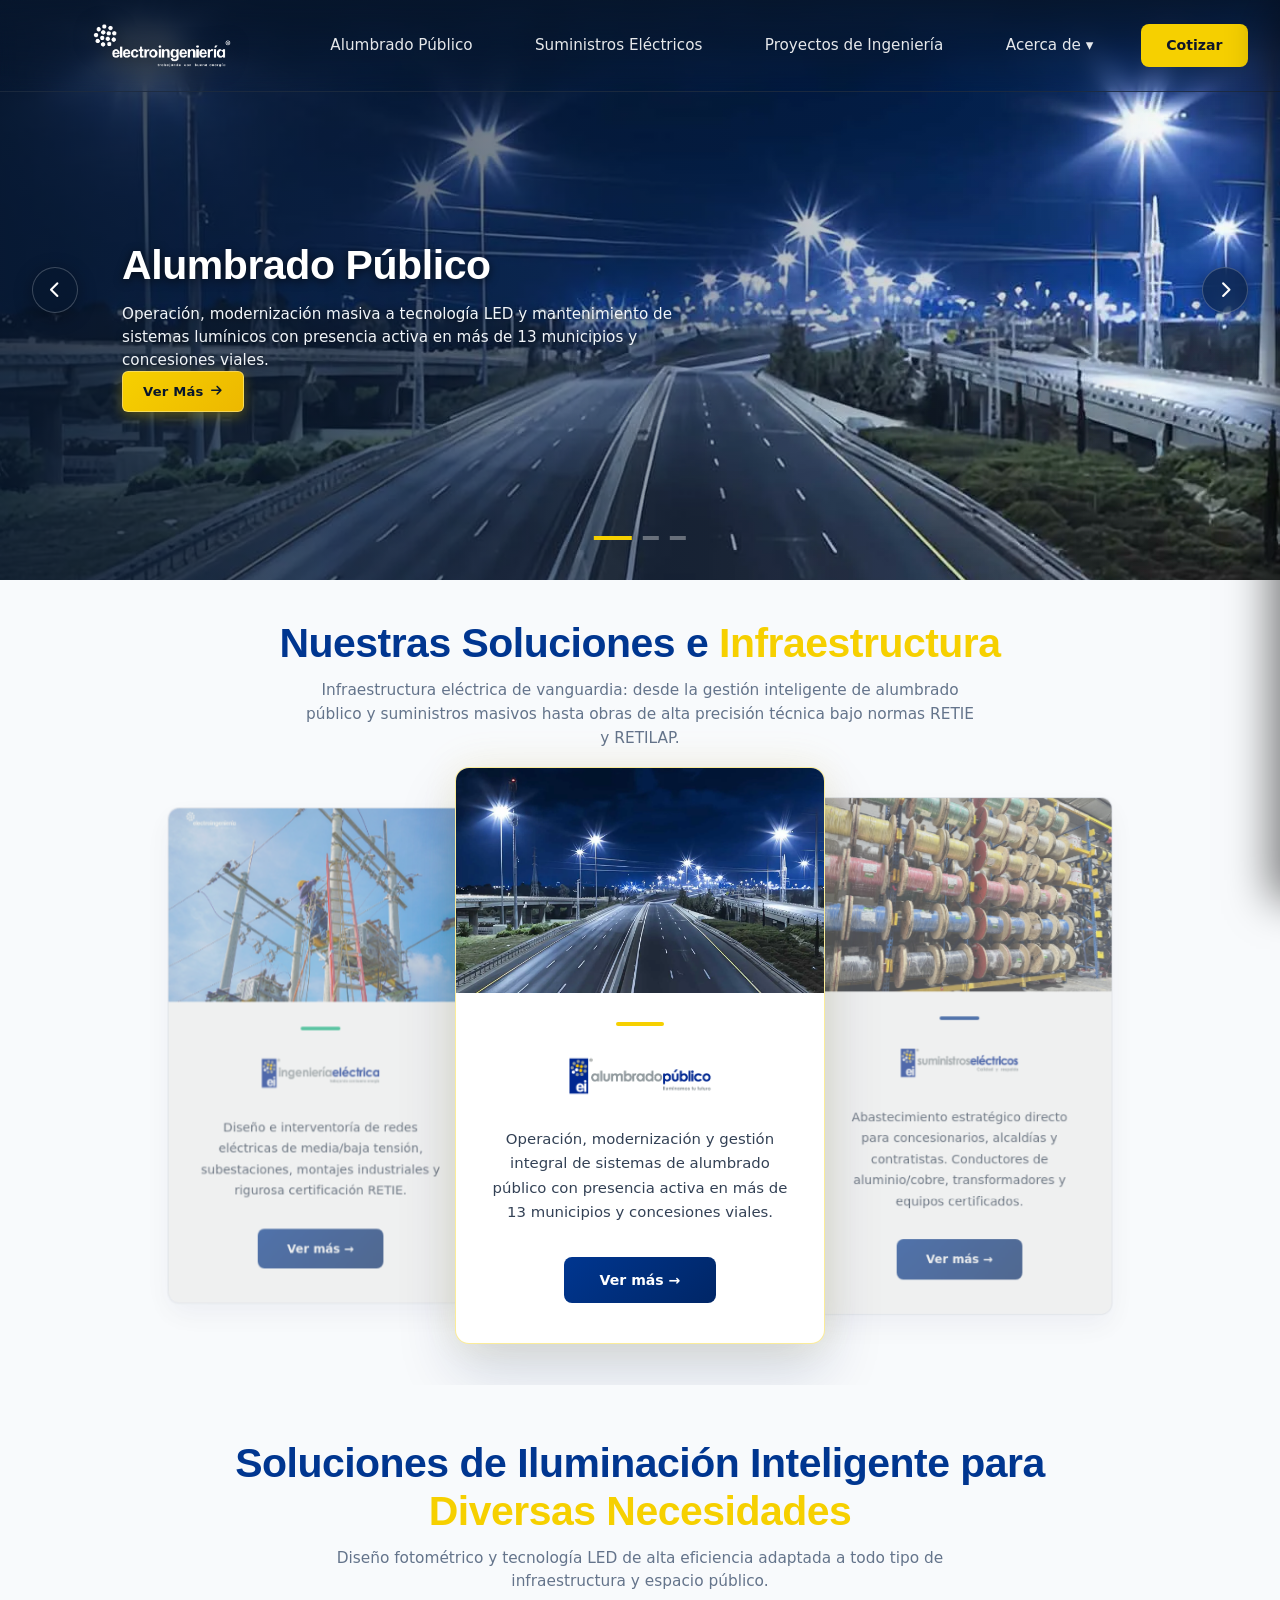
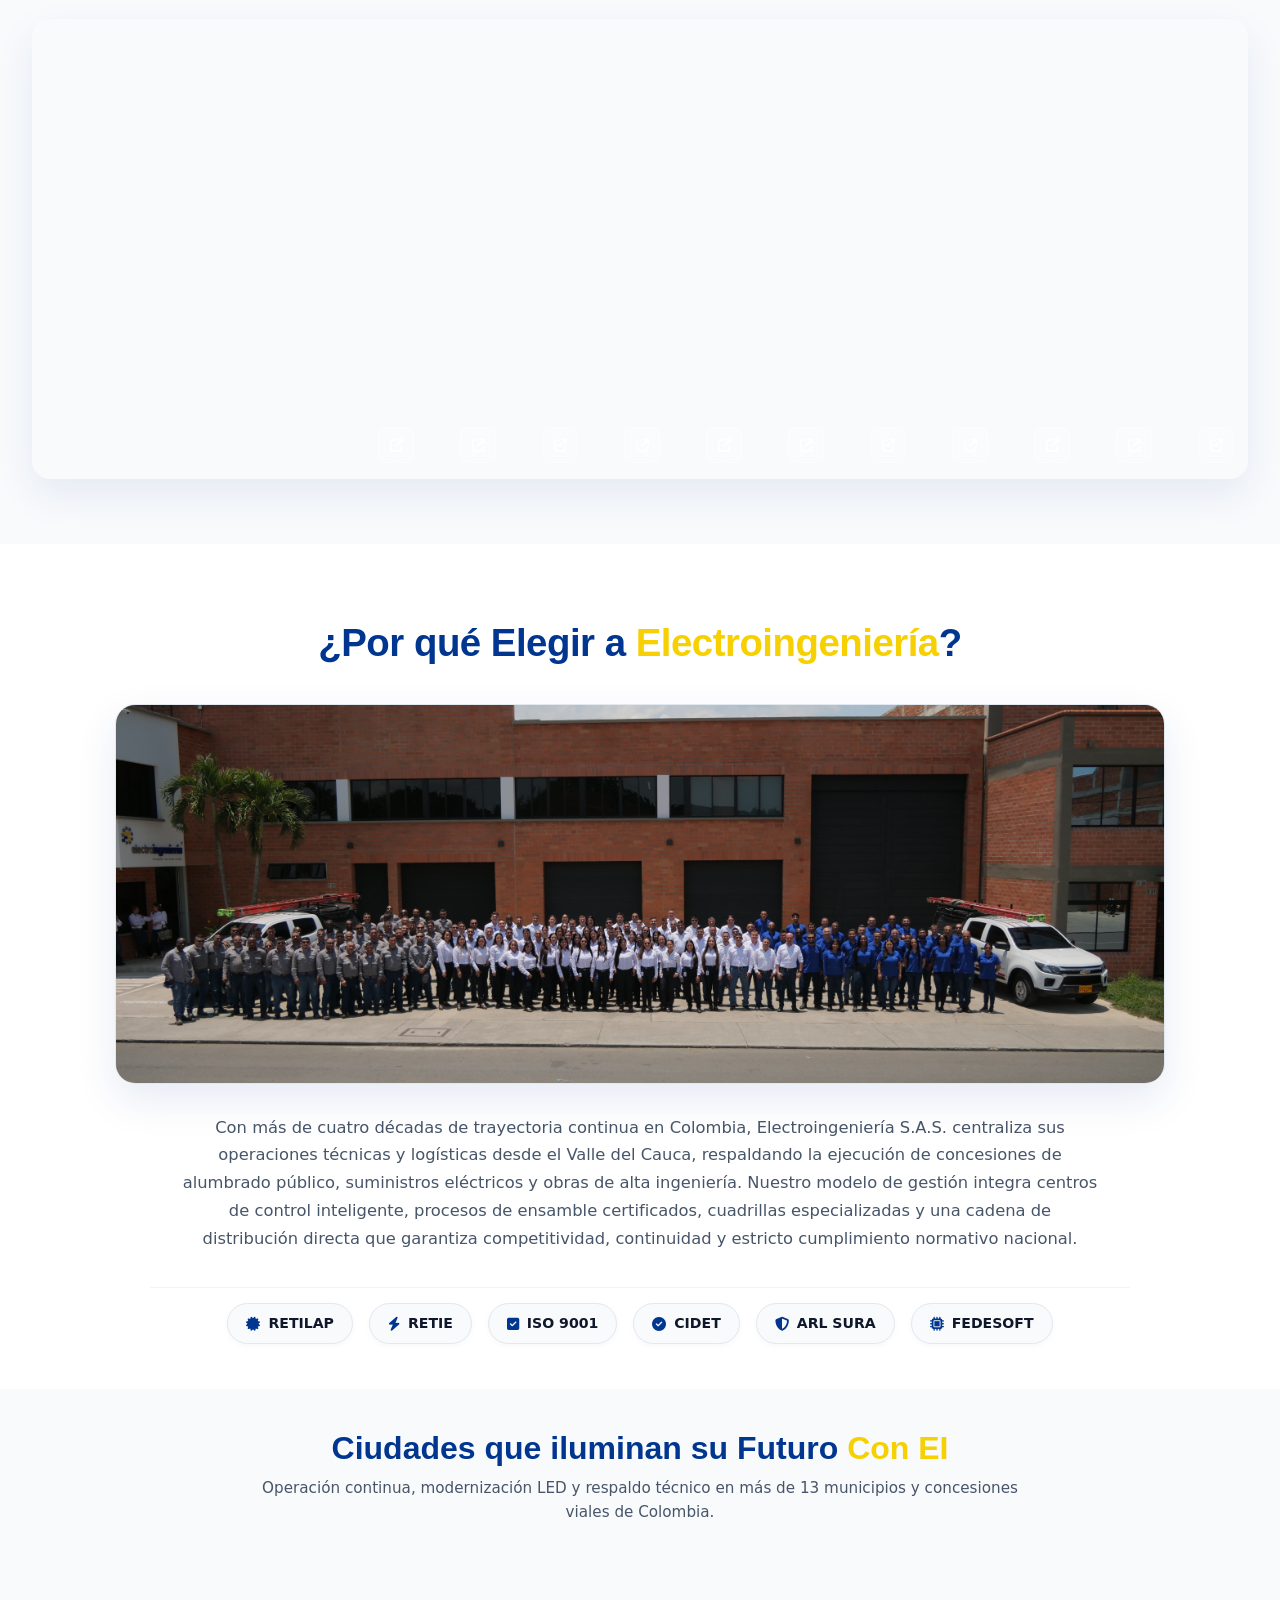
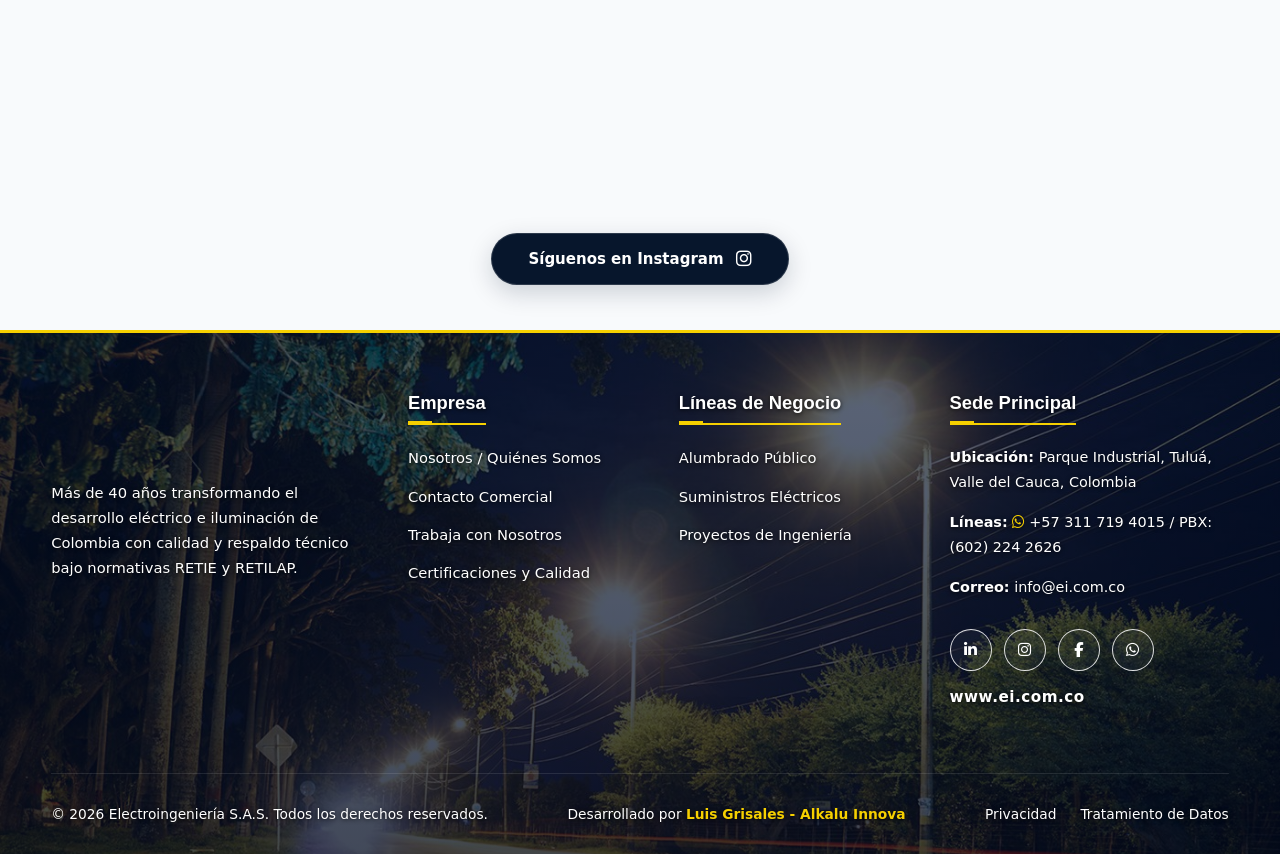
==== commit 39728705: "Add files via upload" ====
--- a/index.html
+++ b/index.html
@@ -101,9 +101,9 @@
         <i class="fa-solid fa-paper-plane"></i> Cotizar Servicios
       </a>
       <div class="drawer-social-row">
-        <a href="https://www.linkedin.com/company/electroingenieria-sas/" target="_blank" rel="noopener noreferrer" class="drawer-social-link" title="LinkedIn" aria-label="LinkedIn de Electroingeniería S.A.S."><i class="fa-brands fa-linkedin-in"></i></a>
-        <a href="https://www.instagram.com/electroingenieria_sas/" target="_blank" rel="noopener noreferrer" class="drawer-social-link" title="Instagram" aria-label="Instagram de Electroingeniería S.A.S."><i class="fa-brands fa-instagram"></i></a>
-        <a href="https://www.facebook.com/electroingenieriasas/" target="_blank" rel="noopener noreferrer" class="drawer-social-link" title="Facebook" aria-label="Facebook de Electroingeniería S.A.S."><i class="fa-brands fa-facebook-f"></i></a>
+        <a href="https://co.linkedin.com/company/electroingenier%C3%ADa-s-a-s-" target="_blank" rel="noopener noreferrer" class="drawer-social-link" title="LinkedIn" aria-label="LinkedIn de Electroingeniería S.A.S."><i class="fa-brands fa-linkedin-in"></i></a>
+        <a href="https://www.instagram.com/electroingenieria/reels/" target="_blank" rel="noopener noreferrer" class="drawer-social-link" title="Instagram" aria-label="Instagram de Electroingeniería S.A.S."><i class="fa-brands fa-instagram"></i></a>
+        <a href="https://www.facebook.com/electroingenieriaa/" target="_blank" rel="noopener noreferrer" class="drawer-social-link" title="Facebook" aria-label="Facebook de Electroingeniería S.A.S."><i class="fa-brands fa-facebook-f"></i></a>
         <a href="https://wa.me/573117194015?text=Hola%20Electroingenier%C3%ADa,%20deseo%20m%C3%A1s%20informaci%C3%B3n" target="_blank" rel="noopener noreferrer" class="drawer-social-link" title="WhatsApp" aria-label="WhatsApp Oficial"><i class="fa-brands fa-whatsapp"></i></a>
       </div>
     </div>
@@ -545,7 +545,7 @@
 
   <!-- Módulo Pre-Footer: Botón Solitario de Instagram -->
   <div class="pre-footer-social-wrapper">
-    <a href="https://www.instagram.com/electroingenieria_sas/" target="_blank" rel="noopener noreferrer" class="btn-social-pill" aria-label="Instagram de Electroingeniería S.A.S.">
+    <a href="https://www.instagram.com/electroingenieria/reels/" target="_blank" rel="noopener noreferrer" class="btn-social-pill" aria-label="Instagram de Electroingeniería S.A.S.">
       <span>Síguenos en Instagram</span>
       <i class="fa-brands fa-instagram"></i>
     </a>
@@ -591,13 +591,13 @@
           <!-- Grupo de Redes Sociales Circulares -->
           <div class="footer-social-group">
             <div class="footer-social-icons">
-              <a href="https://www.linkedin.com/company/electroingenieria-sas/" target="_blank" rel="noopener noreferrer" class="social-circle-link" title="LinkedIn" aria-label="LinkedIn de Electroingeniería S.A.S.">
+              <a href="https://co.linkedin.com/company/electroingenier%C3%ADa-s-a-s-" target="_blank" rel="noopener noreferrer" class="social-circle-link" title="LinkedIn" aria-label="LinkedIn de Electroingeniería S.A.S.">
                 <i class="fa-brands fa-linkedin-in"></i>
               </a>
-              <a href="https://www.instagram.com/electroingenieria_sas/" target="_blank" rel="noopener noreferrer" class="social-circle-link" title="Instagram" aria-label="Instagram de Electroingeniería S.A.S.">
+              <a href="https://www.instagram.com/electroingenieria/reels/" target="_blank" rel="noopener noreferrer" class="social-circle-link" title="Instagram" aria-label="Instagram de Electroingeniería S.A.S.">
                 <i class="fa-brands fa-instagram"></i>
               </a>
-              <a href="https://www.facebook.com/electroingenieriasas/" target="_blank" rel="noopener noreferrer" class="social-circle-link" title="Facebook" aria-label="Facebook de Electroingeniería S.A.S.">
+              <a href="https://www.facebook.com/electroingenieriaa/" target="_blank" rel="noopener noreferrer" class="social-circle-link" title="Facebook" aria-label="Facebook de Electroingeniería S.A.S.">
                 <i class="fa-brands fa-facebook-f"></i>
               </a>
               <a href="https://wa.me/573117194015?text=Hola%20Electroingenier%C3%ADa,%20deseo%20m%C3%A1s%20informaci%C3%B3n" target="_blank" rel="noopener noreferrer" class="social-circle-link" title="WhatsApp" aria-label="WhatsApp Oficial">
--- a/css/components.css
+++ b/css/components.css
@@ -218,7 +218,7 @@
 }
 
 .unidades-title .text-accent-amber {
-    color: #f59e0b !important; /* Ámbar de Electroingeniería */
+    color: var(--color-accent, #F6D000) !important;
     position: relative;
 }
 
@@ -471,7 +471,7 @@
             rgba(0, 10, 32, 0.74) 100%    /* 74% abajo para proteger enlaces y créditos */
         ),
         url('../assets/proyectos/9.jpg') center center / cover no-repeat !important;
-    border-top: 3px solid #f59e0b !important;
+    border-top: 3px solid var(--color-accent, #F6D000) !important;
     color: #ffffff !important;
     padding-top: 55px !important;
     overflow: hidden;
@@ -500,7 +500,7 @@
 
 .footer-credits .credit-brand,
 .footer-bottom-unified strong {
-    color: #f59e0b !important;
+    color: var(--color-accent, #F6D000) !important;
     text-shadow: 0 1px 4px rgba(0, 0, 0, 0.8) !important;
 }
 
@@ -764,7 +764,7 @@
 .muni-name em {
   font-size: 0.75rem;
   font-style: normal;
-  color: #d97706;
+  color: var(--color-accent, #F6D000);
   font-weight: 600;
   margin-top: 3px;
 }
@@ -832,7 +832,7 @@
 }
 
 .about-title .text-accent-amber {
-  color: #d97706;
+  color: var(--color-accent, #F6D000) !important;
 }
 
 /* Párrafo Destacado */
@@ -1187,7 +1187,7 @@
 }
 
 .award-entity-tag {
-  color: #d97706; /* Ámbar tostado */
+  color: var(--color-accent, #F6D000);
   font-size: 11.5px;
   font-weight: 800;
   text-transform: uppercase;
@@ -2227,9 +2227,9 @@
 }
 
 .telemetry-pill.live-amber {
-  background: #fffbeb;
-  color: #d97706;
-  border: 1px solid #fde68a;
+  background: #fefce8;
+  color: #ca8a04;
+  border: 1px solid #fef08a;
 }
 
 .t-dot {
@@ -2249,8 +2249,8 @@
 }
 
 .live-amber .t-dot {
-  background: #f59e0b;
-  box-shadow: 0 0 6px #f59e0b;
+  background: var(--color-accent, #F6D000);
+  box-shadow: 0 0 6px var(--color-accent, #F6D000);
 }
 
 .smart-card h3 {
@@ -2381,9 +2381,9 @@
   display: inline-flex;
   align-items: center;
   gap: 8px;
-  background: rgba(217, 119, 6, 0.1);
-  color: #D97706;
-  border: 1px solid rgba(217, 119, 6, 0.25);
+  background: rgba(246, 208, 0, 0.15);
+  color: var(--color-accent, #F6D000);
+  border: 1px solid rgba(246, 208, 0, 0.35);
   padding: 5px 14px;
   border-radius: 9999px;
   font-size: 11px;
@@ -3718,7 +3718,7 @@
 }
 
 .city-pill i {
-  color: #D97706; /* Ámbar corporativo */
+  color: var(--color-accent, #F6D000);
   font-size: 12px;
   transition: transform 0.2s ease;
 }
@@ -5382,7 +5382,7 @@
 }
 
 .text-accent-gold {
-  color: #D97706;
+  color: var(--color-accent, #F6D000);
 }
 
 /* Cuerpo de la Ficha */
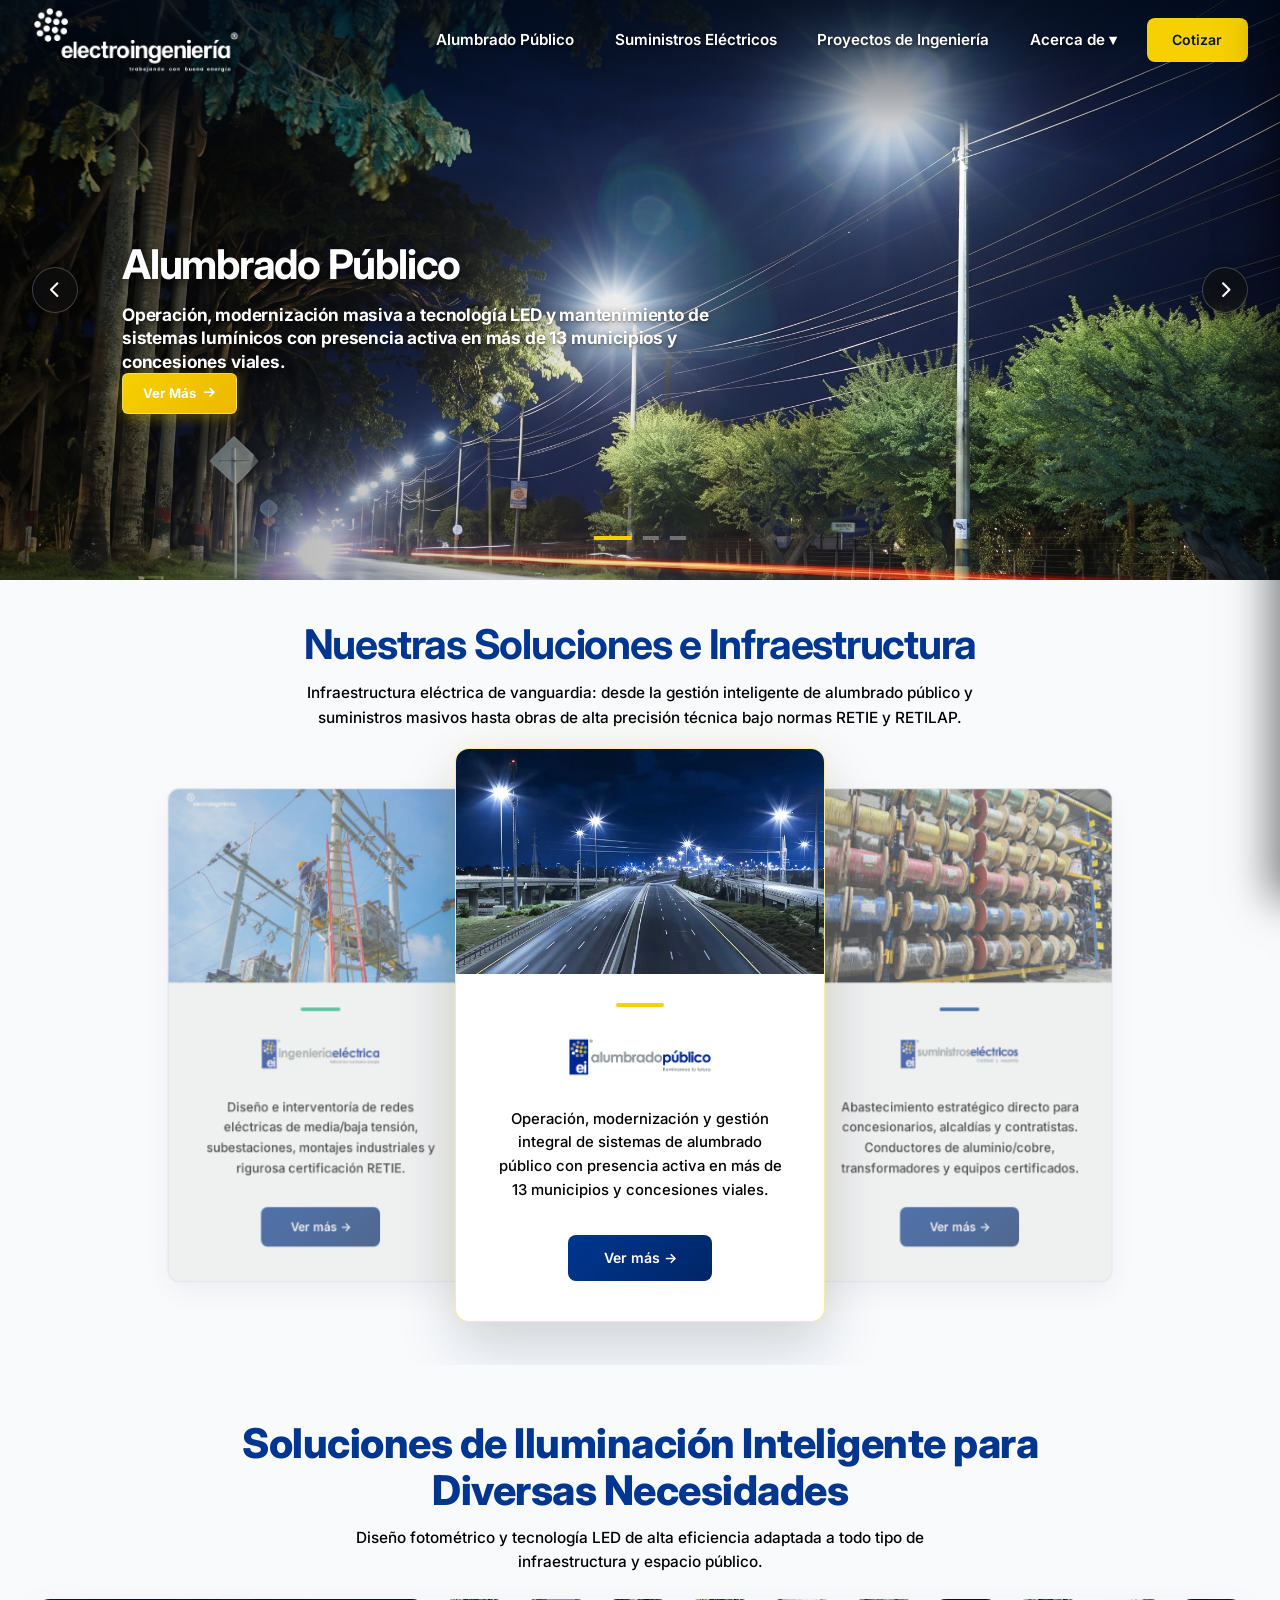
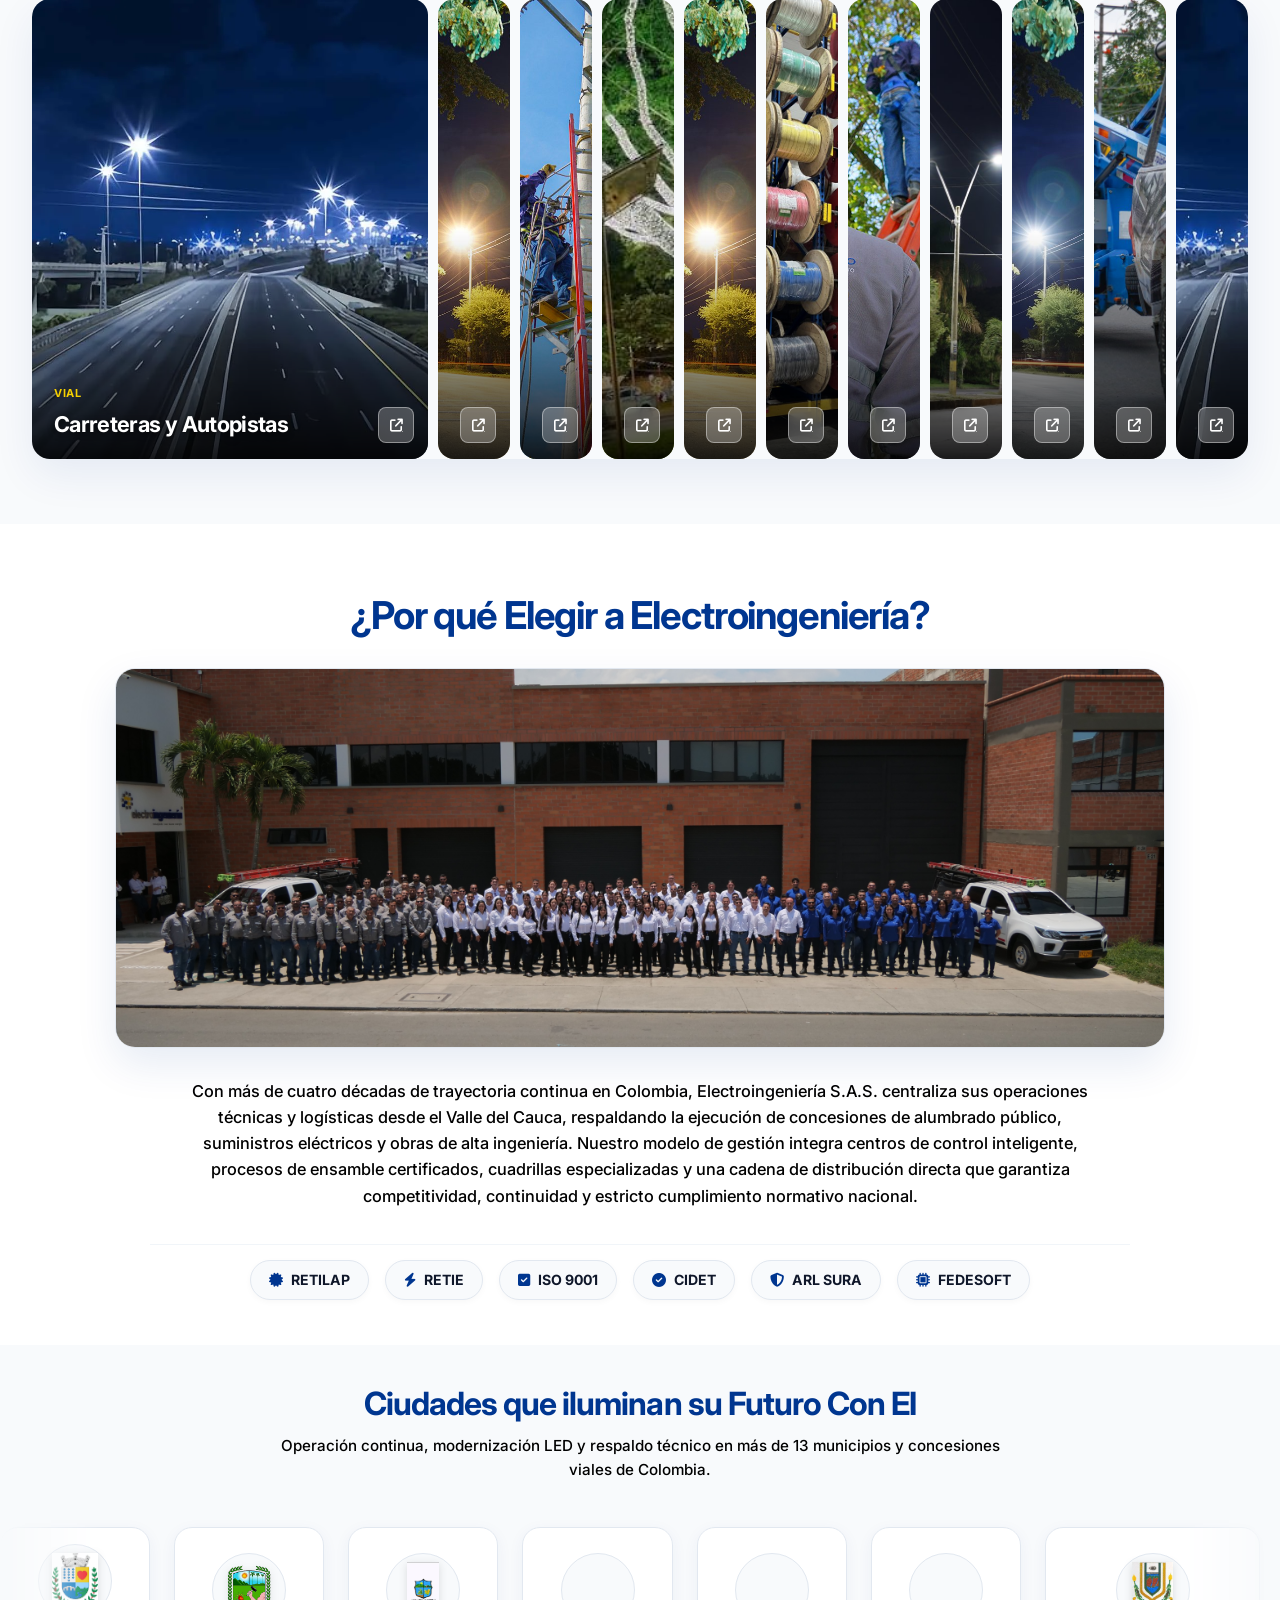
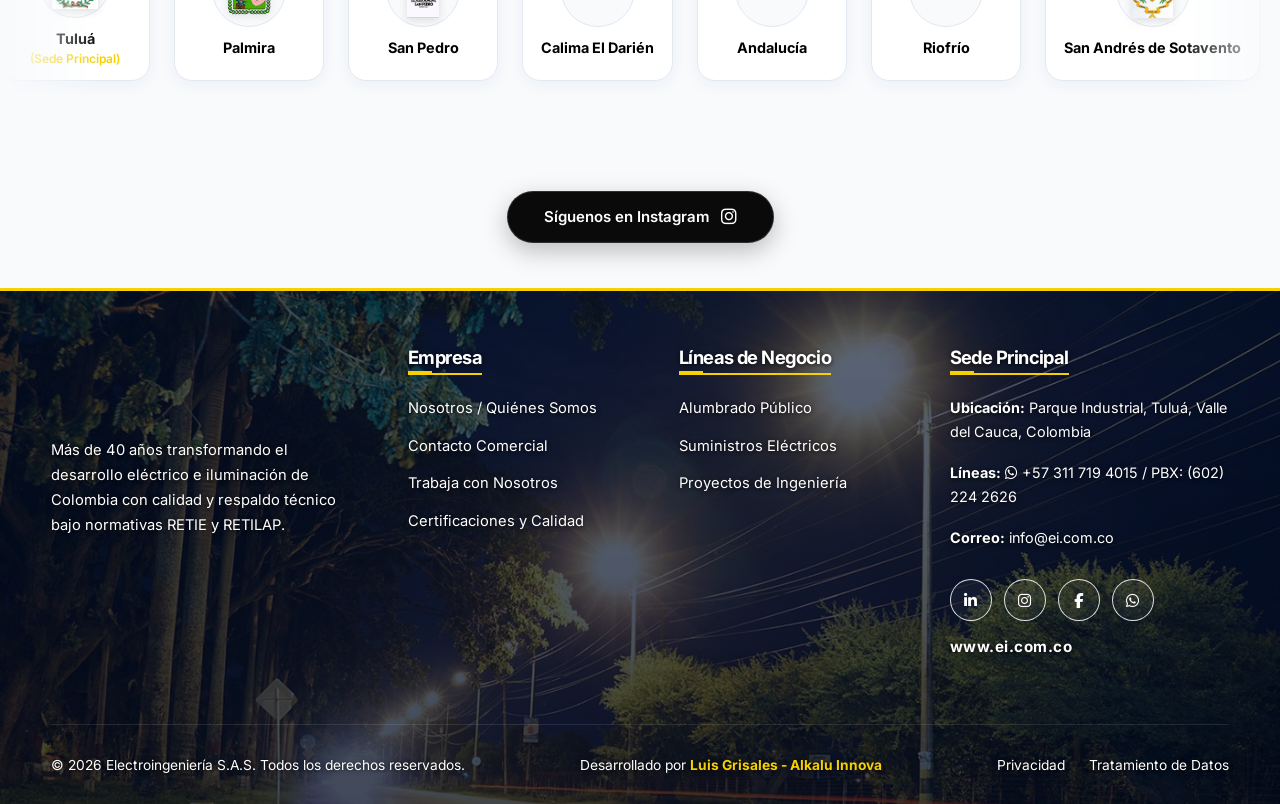
==== commit aecdaaba: "Add files via upload" ====
--- a/index.html
+++ b/index.html
@@ -18,7 +18,7 @@
   <!-- Header Transparente con Dropdown "Acerca de" -->
   <header class="header-transparent">
     <div class="header-inner">
-      <a href="index.html" class="logo-main">
+      <a href="index.html" class="logo-main header-logo-container">
         <img src="assets/logos/Logos Electroingenieria-01.png" alt="Electroingeniería S.A.S.">
       </a>
       <nav>
@@ -114,7 +114,7 @@
     
     <!-- Slide 1: Alumbrado Público -->
     <div class="slide active">
-      <div class="slide-bg" style="background-image: url('assets/alumbrado/footer.webp');"></div>
+      <div class="slide-bg" style="background-image: url('assets/alumbrado/Gemini_Generated_Image_c6goduc6goduc6go.jpg');"></div>
       <div class="slide-overlay"></div>
       <div class="slide-content-wrapper">
         <div class="container">
@@ -175,7 +175,7 @@
       <!-- Encabezado Editorial: Nuestras Soluciones -->
       <div class="unidades-header">
         <h2 class="unidades-title">
-          Nuestras Soluciones e <span class="text-accent-amber">Infraestructura</span>
+          Nuestras Soluciones e Infraestructura
         </h2>
         <p class="unidades-subtitle">
           Infraestructura eléctrica de vanguardia: desde la gestión inteligente de alumbrado público y suministros masivos hasta obras de alta precisión técnica bajo normas RETIE y RETILAP.
@@ -233,7 +233,7 @@
       
       <div class="unidades-header" style="margin-bottom: 2.2rem;">
         <h2 class="unidades-title">
-          Soluciones de Iluminación Inteligente para <span class="text-accent-amber">Diversas Necesidades</span>
+          Soluciones de Iluminación Inteligente para Diversas Necesidades
         </h2>
         <p class="unidades-subtitle">
           Diseño fotométrico y tecnología LED de alta eficiencia adaptada a todo tipo de infraestructura y espacio público.
@@ -366,7 +366,7 @@
       <!-- Encabezado Editorial -->
       <div class="why-choose-header text-center">
         <h2 class="why-choose-title">
-          ¿Por qué Elegir a <span class="text-accent-amber">Electroingeniería</span>?
+          ¿Por qué Elegir a Electroingeniería?
         </h2>
       </div>
 
@@ -418,7 +418,7 @@
     <div class="container">
       <div class="municipalities-header">
         <h3 class="muni-title">
-          Ciudades que iluminan su Futuro <span class="text-accent-amber">Con EI</span>
+          Ciudades que iluminan su Futuro Con EI
         </h3>
         <p class="muni-subtitle">
           Operación continua, modernización LED y respaldo técnico en más de 13 municipios y concesiones viales de Colombia.
@@ -483,8 +483,6 @@
           <div class="shield-box"><img loading="lazy" decoding="async" src="assets/escudos/guatavita.png" alt="Guatavita"></div>
           <span class="muni-name">Guatavita</span>
         </div>
-      
-
         <!-- Pista 2 (Duplicado idéntico sin Chinú para bucle infinito) -->
         <div class="ticker-item">
           <div class="shield-box"><img loading="lazy" decoding="async" src="assets/escudos/tulua.png" alt="Tuluá"></div>
@@ -542,6 +540,7 @@
       </div>
     </div>
   </section>
+
 
   <!-- Módulo Pre-Footer: Botón Solitario de Instagram -->
   <div class="pre-footer-social-wrapper">
--- a/css/variables.css
+++ b/css/variables.css
@@ -1,20 +1,24 @@
+@import url('https://fonts.googleapis.com/css2?family=Inter:wght@400;500;600;700;800&display=swap');
+
 :root {
+  --font-primary: 'Inter', -apple-system, BlinkMacSystemFont, 'Segoe UI', Roboto, Helvetica, Arial, sans-serif;
+
   /* Paleta Oficial - Manual de Identidad Corporativa Electroingeniería S.A.S. */
   --color-primary: #003690;        /* Pantone 286 C */
   --color-primary-dark: #002666;   /* Variante para hover */
   --color-accent: #F6D000;         /* Pantone 109 C */
   --color-accent-hover: #E0BC00;   
   --color-gray-corp: #A4A8AB;      /* Pantone 429 C */
-  --color-gray-dark: #334155;      /* Color de lectura */
+  --color-gray-dark: #111827;      /* Color de lectura */
   --color-gray-border: #E2E8F0;
   --color-bg-light: #F8FAFC;       /* Gris claro neutro y limpio */
   --color-bg-white: #FFFFFF;       /* Fondo blanco puro */
-  --color-text-main: #0F172A;
-  --color-text-muted: #475569;
+  --color-text-main: #000000;
+  --color-text-muted: #111827;
 
   /* Tipografías Oficiales */
-  --font-family-corp: system-ui, -apple-system, 'Segoe UI', Roboto, sans-serif;
-  --font-family-brand: 'Century Gothic', -apple-system, sans-serif;
+  --font-family-corp: var(--font-primary);
+  --font-family-brand: var(--font-primary);
 
   /* Estructura y Sombras */
   --radius-sm: 8px;
@@ -294,7 +298,7 @@
    Footer Corporativo
    ========================================================================== */
 .footer {
-  background-color: #07162C;
+  background-color: #0B0B0E;
   color: #94A3B8;
   padding: 4rem 0 0;
   margin-top: 5rem;
--- a/css/main.css
+++ b/css/main.css
@@ -1,3 +1,14 @@
+/* ==========================================================================
+   TIPOGRAFÍA EDITORIAL CORPORATIVA (ESTILO REFERENCIA)
+   ========================================================================== */
+
+/* 1. Importar Inter si no está presente para máxima fidelidad */
+@import url('https://fonts.googleapis.com/css2?family=Inter:wght@400;500;600;700;800&display=swap');
+
+:root {
+  --font-primary: 'Inter', -apple-system, BlinkMacSystemFont, 'Segoe UI', Roboto, Helvetica, Arial, sans-serif;
+}
+
 * {
   margin: 0;
   padding: 0;
@@ -5,30 +16,657 @@
 }
 
 body {
-  font-family: var(--font-family-corp);
+  font-family: var(--font-primary);
+  -webkit-font-smoothing: antialiased;
+  -moz-osx-font-smoothing: grayscale;
   background-color: var(--color-bg-light); /* #f8fafc unificado */
   color: var(--color-text-main);
   line-height: 1.6;
   overflow-x: hidden;
 }
 
-h1, h2, h3, h4, h5, h6 {
-  font-family: var(--font-family-brand);
-  color: var(--color-primary); /* Azul Oficial del Logo #003690 */
-}
-
-/* Preservar blanco en títulos sobre fondos oscuros o banners de hero */
+/* ==========================================================================
+   UNIFICACIÓN DE TÍTULOS EN AZUL CORPORATIVO (ZERO AMARILLO EN HEADINGS)
+   ========================================================================== */
+
+/* Color base para todos los títulos sobre fondos claros */
+h1, h2, h3, h4, h5, h6,
+.section-main-title,
+.section-title,
+.module-heading,
+.unidades-title,
+.about-title {
+  font-family: var(--font-primary);
+  color: #003690 !important; /* Azul corporativo institucional */
+  letter-spacing: -0.03em;
+  line-height: 1.2;
+}
+
+/* Anular cualquier span o clase de acento amarillo dentro de los títulos */
+h1 span,
+h2 span,
+h3 span,
+h4 span,
+h5 span,
+h6 span,
+.section-main-title span,
+.section-title span,
+.module-heading span,
+.unidades-title span,
+.about-title span,
+h1 .text-accent,
+h2 .text-accent,
+h3 .text-accent,
+h4 .text-accent,
+h1 .text-accent-amber,
+h2 .text-accent-amber,
+h3 .text-accent-amber,
+h4 .text-accent-amber,
+h1 .text-accent-gold,
+h2 .text-accent-gold,
+h3 .text-accent-gold,
+h4 .text-accent-gold,
+h1 .text-yellow,
+h2 .text-yellow,
+h3 .text-yellow,
+h4 .text-yellow,
+h1 [class*="highlight"],
+h2 [class*="highlight"],
+h3 [class*="highlight"],
+h4 [class*="highlight"],
+h1 [class*="accent"],
+h2 [class*="accent"],
+h3 [class*="accent"],
+h4 [class*="accent"] {
+  color: inherit !important; /* Hereda el azul corporativo del título */
+}
+
+/* 2. Títulos en Containers, Tarjetas y Módulos */
+.site-container h1,
+.site-container h2,
+.site-container h3,
+.container h1,
+.container h2,
+.container h3,
+.section-main-title,
+.section-title,
+.slide-text-content h3,
+.slide-content h2,
+.slide-content h3,
+.hero-heading,
+.hero-title,
+.hero-insignia-title,
+.banner-heading,
+.module-heading,
+.detail-hero-title {
+  font-family: var(--font-primary) !important;
+  font-weight: 700 !important;
+  letter-spacing: -0.03em !important; /* Cierra el espaciado para ese look compacto */
+  line-height: 1.2 !important;        /* Junta las líneas de forma elegante */
+}
+
+/* 3. Textos blancos sobre fondos fotográficos o módulos oscuros */
+.slide-text-content h3,
+.slide-content h2,
+.hero-heading,
+.hero-title,
+.hero-insignia-title,
+.banner-heading,
+.detail-hero-title,
+.overlay-text-bold {
+  color: #FFFFFF !important;
+  font-weight: 700 !important;
+  letter-spacing: -0.025em !important;
+  line-height: 1.18 !important;
+  text-shadow: 0 1px 3px rgba(0, 0, 0, 0.4);
+}
+
+/* Clase de utilidad reutilizable para aplicar en cualquier texto */
+.text-editorial-bold {
+  font-family: var(--font-primary) !important;
+  font-weight: 700 !important;
+  letter-spacing: -0.03em !important;
+  line-height: 1.2 !important;
+}
+
+/* Preservar blanco en títulos y spans sobre fondos oscuros o banners de hero */
+.inner-hero-banner h1,
+.inner-hero-banner h2,
+.inner-hero-banner h3,
+.hero-section h1,
 .hero-slider-section h1,
+.hero-slider-section h2,
+.hero-slider-section h3,
 .hero-slider-section .hero-title,
 .hero-slider-section .hero-insignia-title,
-.inner-hero-banner h1,
-.inner-hero-banner .hero-insignia-title,
+.hero-slider-section .hero-lead,
+.hero-slider-section .hero-insignia-lead,
+.hero-slider-section .slide-content p,
+.hero-title,
+.hero-insignia-title,
+.banner-heading,
+.inner-hero-banner .hero-lead,
+.inner-hero-banner .hero-insignia-lead,
+.inner-hero-banner p,
 .footer-panoramic h3,
 .footer-panoramic h4,
 .footer-col h4,
 .hq-branch-card h3,
-.detail-hero-title {
-  color: #FFFFFF !important;
+.detail-hero-title,
+.detail-hero-subtitle,
+.bg-dark-blue h2,
+.bg-dark-blue h3,
+.kpi-premium-strip h2 {
+  color: #FFFFFF !important;
+}
+
+.inner-hero-banner h1 span,
+.inner-hero-banner h2 span,
+.inner-hero-banner h3 span,
+.hero-section h1 span,
+.hero-slider-section h1 span,
+.hero-slider-section h2 span,
+.hero-slider-section h3 span,
+.hero-slider-section .hero-title span,
+.hero-slider-section .hero-insignia-title span,
+.hero-title span,
+.hero-insignia-title span,
+.banner-heading span,
+.detail-hero-title span,
+.bg-dark-blue h2 span,
+.bg-dark-blue h3 span,
+.kpi-premium-strip h2 span,
+.footer-panoramic h3 span,
+.footer-panoramic h4 span {
+  color: #FFFFFF !important;
+}
+
+/* Letras de párrafos y subtítulos en hero: tamaño equilibrado y negrita nítida (estilo referencia) */
+.hero-slider-section .hero-lead,
+.hero-slider-section .hero-insignia-lead,
+.hero-slider-section .slide-content p,
+.inner-hero-banner .hero-lead,
+.inner-hero-banner .hero-insignia-lead,
+.inner-hero-banner p,
+.detail-hero-subtitle {
+  font-family: var(--font-family-corp) !important;
+  font-size: clamp(1.05rem, 1.35vw, 1.22rem) !important;
+  font-weight: 700 !important;
+  line-height: 1.35 !important;
+  letter-spacing: -0.01em !important;
+  text-shadow: 0 2px 10px rgba(0, 0, 0, 0.55), 0 1px 2px rgba(0, 0, 0, 0.35) !important;
+}
+
+/* ==========================================================================
+   RESTAURACIÓN ESTRICTA DEL HEADER (BLANCO PURO OBLIGATORIO)
+   ========================================================================== */
+header,
+header nav,
+header .nav-desktop,
+header .nav-desktop a,
+header a,
+header .nav-link,
+header span,
+.site-header,
+.site-header nav,
+.site-header .navbar-nav,
+.site-header a,
+.site-header .nav-link,
+.site-header span,
+.header-transparent,
+.header-transparent nav,
+.header-transparent .nav-desktop,
+.header-transparent .nav-desktop a,
+.header-transparent .nav-link,
+.header-transparent span,
+.nav-link {
+  color: #FFFFFF !important;
+  font-weight: 600 !important;
+  text-shadow: 0 1px 4px rgba(0, 0, 0, 0.75) !important;
+}
+
+/* Hover del menú para mantener elegancia */
+.site-header .nav-link:hover,
+.header-transparent .nav-link:hover,
+.nav-link:hover {
+  color: var(--color-accent, #F6D000) !important;
+}
+
+/* El botón Cotizar conserva su texto oscuro dentro de la pastilla amarilla */
+.site-header .btn-cotizar,
+.site-header a.btn-cotizar,
+.header-transparent .btn-quote-header,
+.header-transparent a.btn-quote-header,
+.btn-quote-header {
+  color: #07162C !important;
+  text-shadow: none !important;
+  background-color: var(--color-accent, #F6D000) !important;
+}
+
+/* Items del menú desplegable */
+.dropdown-menu a {
+  color: #FFFFFF !important;
+  text-shadow: none !important;
+}
+.dropdown-menu a:hover {
+  color: var(--color-accent, #F6D000) !important;
+}
+
+/* Blindar Footer */
+footer,
+.site-footer,
+.footer-panoramic,
+.footer-col {
+  color: #94A3B8;
+}
+footer a,
+.site-footer a,
+.footer-panoramic a,
+.footer-col a {
+  color: #CBD5E1;
+}
+
+/* ==========================================================================
+   TEXTO NEGRO EXCLUSIVAMENTE PARA SECCIONES DE CONTENIDO CLARO
+   ========================================================================== */
+/* Solo párrafos dentro de secciones blancas o grises */
+.site-section.bg-white p:not(.pillar-card-accent *):not(.card-dark *):not(.card-blue *):not([class*="dark"] *):not([class*="accent"] *),
+.site-section.bg-light-gray p:not(.pillar-card-accent *):not(.card-dark *):not(.card-blue *):not([class*="dark"] *):not([class*="accent"] *),
+.section-with-divider.bg-light-gray p:not(.pillar-card-accent *):not(.card-dark *):not(.card-blue *):not([class*="dark"] *):not([class*="accent"] *),
+.section-with-divider.bg-white p:not(.pillar-card-accent *):not(.card-dark *):not(.card-blue *):not([class*="dark"] *):not([class*="accent"] *),
+.site-section:not(.bg-dark-blue):not(.kpi-premium-strip):not(.cta-section):not(.cta-banner):not(.bg-corporate-blue):not([class*="cta"]):not(.section-careers):not([class*="hero"]):not(.inner-hero-banner):not(.hero-slider-section) p:not(.pillar-card-accent *):not(.card-dark *):not(.card-blue *):not([class*="dark"] *):not([class*="accent"] *),
+.site-container:not(header *):not(footer *):not(.cta-section *):not(.cta-banner *):not(.bg-dark-blue *):not(.bg-corporate-blue *):not([class*="cta"] *):not(.section-careers *):not([class*="hero"] *):not(.inner-hero-banner *):not(.hero-slider-section *):not(.pillar-card-accent *):not(.card-dark *):not(.card-blue *):not([class*="dark"] *):not([class*="accent"] *) p,
+.container:not(header *):not(footer *):not(.cta-section *):not(.cta-banner *):not(.bg-dark-blue *):not(.bg-corporate-blue *):not([class*="cta"] *):not(.section-careers *):not([class*="hero"] *):not(.inner-hero-banner *):not(.hero-slider-section *):not(.pillar-card-accent *):not(.card-dark *):not(.card-blue *):not([class*="dark"] *):not([class*="accent"] *) p,
+.section-lead,
+.section-desc,
+.unidades-subtitle,
+.about-desc,
+.emblematic-subtitle,
+.muni-subtitle,
+.why-choose-desc,
+.transformation-lead-paragraph,
+.faq-answer p,
+.text-muted-custom {
+  color: #000000 !important;
+  font-weight: 500;
+  line-height: 1.6;
+}
+
+/* ==========================================================================
+   BLINDAJE DE TEXTOS EN HERO BANNERS (CABECERAS PRINCIPALES)
+   ========================================================================== */
+
+/* Todo párrafo, subtítulo o lead dentro de cualquier Hero Banner debe ser blanco */
+.hero,
+.hero-section,
+.hero-banner,
+.inner-hero,
+.inner-hero-banner,
+.page-hero,
+.hero-slider-section,
+[class*="hero-banner"],
+[class*="inner-hero"],
+[class*="hero"] {
+  color: #FFFFFF !important;
+}
+
+.hero p,
+.hero-section p,
+.hero-banner p,
+.inner-hero p,
+.inner-hero-banner p,
+.page-hero p,
+.hero-slider-section p,
+.slide-text-content p,
+.slide-content p,
+.hero-lead,
+.hero-insignia-lead,
+.banner-subtext,
+.detail-hero-subtitle,
+.inner-hero-subtitle,
+.kpi-premium-item p,
+[class*="hero"] p,
+[class*="hero"] .lead,
+[class*="hero"] .hero-lead {
+  color: #FFFFFF !important;
+  font-weight: 600 !important;
+  font-size: clamp(1.05rem, 1.3vw, 1.25rem) !important;
+  line-height: 1.4 !important;
+  text-shadow: 0 2px 8px rgba(0, 0, 0, 0.75) !important;
+}
+
+/* ==========================================================================
+   FORZAR TEXTOS BLANCOS EN TARJETAS CON FOTOGRAFÍA DE FONDO
+   ========================================================================== */
+
+/* Selector para tarjetas de proyectos, bento cards y showcase con imagen de fondo completa */
+.portfolio-card,
+.showcase-card,
+.bento-card,
+.card-with-bg,
+.accordion-panel,
+.gallery-accordion-item,
+.solution-showcase-card,
+[class*="showcase-item"],
+[class*="showcase-card"] {
+  color: #FFFFFF !important;
+}
+
+/* Títulos dentro de las tarjetas con imagen de fondo (ej. "Parques y Plazas", etc.) */
+.portfolio-card h1, .portfolio-card h2, .portfolio-card h3, .portfolio-card h4,
+.showcase-card h1, .showcase-card h2, .showcase-card h3, .showcase-card h4,
+.bento-card h1, .bento-card h2, .bento-card h3, .bento-card h4,
+.card-with-bg h1, .card-with-bg h2, .card-with-bg h3, .card-with-bg h4,
+.accordion-panel h1, .accordion-panel h2, .accordion-panel h3, .accordion-panel h4,
+.gallery-accordion-item h1, .gallery-accordion-item h2, .gallery-accordion-item h3, .gallery-accordion-item h4,
+.panel-title,
+.accordion-panel .panel-title,
+[class*="showcase-item"] h2,
+[class*="showcase-item"] h3,
+[class*="showcase-item"] h4,
+[class*="showcase-card"] h2,
+[class*="showcase-card"] h3,
+[class*="showcase-card"] h4 {
+  color: #FFFFFF !important;
+  font-weight: 700 !important;
+  text-shadow: 0 2px 6px rgba(0, 0, 0, 0.7) !important;
+  margin-top: 4px;
+}
+
+/* Spans dentro de los títulos de tarjetas con foto de fondo */
+.portfolio-card h2 span,
+.portfolio-card h3 span,
+.showcase-card h2 span,
+.showcase-card h3 span,
+.bento-card h2 span,
+.bento-card h3 span,
+.accordion-panel h3 span,
+.panel-title span {
+  color: #FFFFFF !important;
+}
+
+/* Textos secundarios o párrafos dentro de las tarjetas con foto de fondo */
+.portfolio-card p,
+.showcase-card p,
+.bento-card p,
+.card-with-bg p,
+.accordion-panel p,
+.gallery-accordion-item p,
+[class*="showcase-item"] p,
+[class*="showcase-card"] p {
+  color: #F1F5F9 !important;
+  text-shadow: 0 1px 4px rgba(0, 0, 0, 0.6) !important;
+}
+
+/* La etiqueta pequeña superior (ej. "CÍVICO", categorías o badges en tarjetas de foto) */
+.showcase-card .card-category,
+.accordion-panel .panel-category,
+.panel-category {
+  color: var(--color-accent, #F6D000) !important;
+  font-weight: 700 !important;
+  text-transform: uppercase;
+  letter-spacing: 0.05em;
+}
+
+/* ==========================================================================
+   TÍTULOS EN TARJETAS DE FONDO BLANCO / CLARO (AZUL CORPORATIVO)
+   ========================================================================== */
+
+/* Tarjetas de proyectos con fondo blanco/claro */
+.card,
+.project-card,
+.project-card-white,
+.service-card,
+.grid-card,
+.product-showcase-card,
+.bg-white .card,
+.site-section.bg-light-gray .card,
+[class*="card"]:not([style*="background-image"]):not(.slide-card):not(.swiper-slide):not(.accordion-panel):not(.gallery-accordion-item):not(.solution-showcase-card):not(.pillar-card-accent):not(.card-dark):not(.card-blue):not(.card-navy):not(.bg-dark-card):not([class*="dark"]):not([class*="accent"]) {
+  background-color: #FFFFFF;
+}
+
+/* Títulos dentro de tarjetas blancas: AZUL CORPORATIVO y SIN SOMBRAS */
+.card h3,
+.card h4,
+.project-card h3,
+.project-card h4,
+.product-card-body h3,
+.product-card-body h4,
+.product-title,
+.product-info-box h3,
+.product-info-box h4,
+.project-card-white h3,
+.service-card h3,
+.grid-card h3,
+.bg-white [class*="card"] h3,
+.site-section.bg-light-gray [class*="card"] h3,
+[class*="card"]:not([style*="background-image"]):not(.slide-card):not(.swiper-slide):not(.accordion-panel):not(.gallery-accordion-item):not(.solution-showcase-card):not(.pillar-card-accent):not(.card-dark):not(.card-blue):not(.card-navy):not(.bg-dark-card):not([class*="dark"]):not([class*="accent"]) h3,
+[class*="card"]:not([style*="background-image"]):not(.slide-card):not(.swiper-slide):not(.accordion-panel):not(.gallery-accordion-item):not(.solution-showcase-card):not(.pillar-card-accent):not(.card-dark):not(.card-blue):not(.card-navy):not(.bg-dark-card):not([class*="dark"]):not([class*="accent"]) h4 {
+  color: #003690 !important; /* Azul corporativo */
+  font-weight: 700 !important;
+  letter-spacing: -0.025em !important;
+  text-shadow: none !important; /* Eliminamos la sombra borrosa */
+  line-height: 1.25 !important;
+  margin-bottom: 8px;
+}
+
+.card h3 span,
+.project-card h3 span,
+.product-card-body h3 span,
+.product-title span,
+.product-info-box h3 span,
+[class*="card"]:not([style*="background-image"]):not(.slide-card):not(.swiper-slide):not(.accordion-panel):not(.gallery-accordion-item):not(.solution-showcase-card):not(.pillar-card-accent):not(.card-dark):not(.card-blue):not(.card-navy):not(.bg-dark-card):not([class*="dark"]):not([class*="accent"]) h3 span {
+  color: #003690 !important;
+  text-shadow: none !important;
+}
+
+/* Párrafo descriptivo dentro de tarjetas blancas: Negro nítido */
+[class*="card"]:not([style*="background-image"]):not(.slide-card):not(.swiper-slide):not(.accordion-panel):not(.gallery-accordion-item):not(.solution-showcase-card):not(.pillar-card-accent):not(.card-dark):not(.card-blue):not(.card-navy):not(.bg-dark-card):not([class*="dark"]):not([class*="accent"]) p,
+.project-card p,
+.product-card-body p,
+.product-short-desc,
+.product-info-box p {
+  color: #111827 !important;
+  font-weight: 500;
+  text-shadow: none !important;
+}
+
+/* ==========================================================================
+   TARJETAS CON FONDO AZUL OSCURO / NAVY (TEXTO BLANCO OBLIGATORIO)
+   ========================================================================== */
+
+/* Selectores para tarjetas con fondo azul/oscuro */
+.card-dark,
+.card-blue,
+.card-navy,
+.bg-dark-card,
+.pillar-card-dark,
+.pillar-card-accent,
+[class*="card"][class*="dark"],
+[class*="card"][class*="blue"],
+[class*="card"][class*="accent"],
+[class*="card"][style*="background: rgb(7"],
+[class*="card"][style*="background-color: #0"] {
+  color: #FFFFFF !important;
+}
+
+/* Título dentro de tarjetas oscuras (ej. "Infraestructura Propia") */
+.card-dark h3,
+.card-dark h4,
+.card-blue h3,
+.card-blue h4,
+.pillar-card-dark h3,
+.pillar-card-dark h4,
+.pillar-card-accent h3,
+.pillar-card-accent h4,
+[class*="card"][class*="dark"] h3,
+[class*="card"][class*="dark"] h4,
+[class*="card"][class*="blue"] h3,
+[class*="card"][class*="blue"] h4,
+[class*="card"][class*="accent"] h3,
+[class*="card"][class*="accent"] h4 {
+  color: #FFFFFF !important;
+  font-weight: 700 !important;
+  text-shadow: 0 1px 3px rgba(0, 0, 0, 0.4);
+  margin-top: 12px;
+  margin-bottom: 10px;
+}
+
+.card-dark h3 span,
+.card-blue h3 span,
+.pillar-card-dark h3 span,
+.pillar-card-accent h3 span,
+[class*="card"][class*="dark"] h3 span,
+[class*="card"][class*="blue"] h3 span,
+[class*="card"][class*="accent"] h3 span {
+  color: #FFFFFF !important;
+}
+
+/* Párrafo dentro de tarjetas oscuras */
+.card-dark p,
+.card-blue p,
+.pillar-card-dark p,
+.pillar-card-accent p,
+[class*="card"][class*="dark"] p,
+[class*="card"][class*="blue"] p,
+[class*="card"][class*="accent"] p {
+  color: #F1F5F9 !important;
+  opacity: 0.95 !important;
+  font-weight: 400 !important;
+  line-height: 1.55;
+}
+
+/* ==========================================================================
+   BLINDAJE DE TEXTO BLANCO EN BLOQUE CTA / COTIZACIÓN
+   ========================================================================== */
+
+/* Contenedor del banner de cotización / llamada a la acción */
+.cta-section,
+.cta-banner,
+.section-cta,
+[class*="cta"],
+.bg-corporate-blue,
+.bg-dark-blue {
+  background-color: #003690 !important; /* O su azul base correspondiente */
+}
+
+/* Título dentro de la sección CTA: Blanco y en negrita */
+.cta-section h2,
+.cta-section h3,
+.cta-banner h2,
+.cta-banner h3,
+.section-cta h2,
+.section-cta h3,
+[class*="cta"] h2,
+[class*="cta"] h3,
+.bg-corporate-blue h2,
+.bg-corporate-blue h3,
+.bg-dark-blue h2,
+.bg-dark-blue h3,
+.section-careers h2,
+.section-careers h3 {
+  color: #FFFFFF !important;
+  font-weight: 800 !important;
+  text-shadow: 0 2px 4px rgba(0, 15, 40, 0.4);
+}
+
+.cta-section h2 span,
+.cta-section h3 span,
+.cta-banner h2 span,
+.cta-banner h3 span,
+.section-cta h2 span,
+.section-cta h3 span,
+[class*="cta"] h2 span,
+[class*="cta"] h3 span,
+.bg-corporate-blue h2 span,
+.bg-corporate-blue h3 span,
+.bg-dark-blue h2 span,
+.bg-dark-blue h3 span {
+  color: #FFFFFF !important;
+}
+
+/* Párrafo y textos explicativos dentro de la sección CTA: Blanco nítido */
+.cta-section p,
+.cta-banner p,
+.section-cta p,
+[class*="cta"] p,
+.cta-section .lead,
+.cta-banner .lead,
+.bg-corporate-blue p,
+.bg-dark-blue p,
+.section-careers p {
+  color: #F8FAFC !important;
+  opacity: 0.95 !important;
+  font-weight: 500 !important;
+  line-height: 1.6;
+}
+
+/* Si hay enlaces o botones secundarios en el banner */
+.cta-section a:not(.btn):not([class*="btn"]),
+.cta-banner a:not(.btn):not([class*="btn"]) {
+  color: #FFFFFF !important;
+  text-decoration: underline;
+}
+
+/* ==========================================================================
+   BADGE COMPACTO (SOLO TÍTULO)
+   ========================================================================== */
+.tech-spec-badge {
+  display: inline-flex;
+  align-items: center;
+  padding: 10px 18px !important; /* Altura compacta y equilibrada */
+  background: rgba(7, 22, 44, 0.88) !important;
+  backdrop-filter: blur(12px);
+  -webkit-backdrop-filter: blur(12px);
+  border: 1px solid rgba(255, 255, 255, 0.16);
+  border-left: 3px solid #2563EB;
+  border-radius: 4px;
+  box-shadow: 0 8px 20px rgba(0, 10, 25, 0.35);
+  max-width: fit-content;
+  transition: transform 0.25s ease, border-color 0.25s ease;
+}
+
+.solution-showcase-card .tech-spec-badge {
+  position: absolute;
+  bottom: 14px;
+  left: 14px;
+  right: auto;
+  max-width: calc(100% - 28px);
+  z-index: 4;
+}
+
+.tech-spec-badge:hover {
+  border-color: rgba(255, 255, 255, 0.3);
+  transform: translateY(-2px);
+}
+
+.tech-badge-header {
+  display: inline-flex;
+  align-items: center;
+  gap: 10px;
+  margin-bottom: 0 !important; /* Sin margen inferior al no tener subtítulo */
+}
+
+.tech-badge-icon {
+  display: flex;
+  align-items: center;
+  justify-content: center;
+  color: #2563EB;
+  font-size: 0.95rem;
+}
+
+.tech-badge-title {
+  color: #FFFFFF !important;
+  font-size: 0.95rem;
+  font-weight: 700;
+  letter-spacing: -0.02em;
+  line-height: 1;
+  white-space: nowrap;
+}
+
+/* Eliminar definitivamente cualquier estilo residual de subtítulo */
+.tech-badge-sub {
+  display: none !important;
 }
 
 .container {
@@ -46,7 +684,7 @@
   left: 0;
   width: 100%;
   z-index: 1000;
-  background: linear-gradient(180deg, rgba(7, 22, 44, 0.88) 0%, rgba(7, 22, 44, 0) 100%);
+  background: transparent !important;
   padding: 0 !important;
   min-height: 80px !important;
   transition: var(--transition);
@@ -62,34 +700,122 @@
   align-items: center;
 }
 
-/* Selector optimizado para agrandar el logo */
+/* ==========================================================================
+   TOP SCRIM: DEGRADADO SUPERIOR DE PROTECCIÓN PARA EL MENÚ
+   ========================================================================== */
+
+/* Opción A: Aplicado directamente al header flotante / transparente */
+.site-header,
+.main-header {
+  background: linear-gradient(
+    180deg, 
+    rgba(0, 0, 0, 0.7) 0%, 
+    rgba(0, 0, 0, 0.4) 50%, 
+    rgba(0, 0, 0, 0) 100%
+  ) !important;
+  padding-bottom: 25px;
+  transition: background 0.3s ease;
+}
+
+/* Opción B (Recomendada si el header es fixed/absolute sobre el Hero banner):
+   Pseudoelemento en el banner superior para garantizar cobertura completa */
+.inner-hero-banner::before,
+.hero-section::before,
+.hero-slider-section::before,
+.slide::before,
+.hero-insignia::before,
+.alumbrado-hero-section::before,
+.detail-hero-section::before {
+  content: '';
+  position: absolute;
+  top: 0;
+  left: 0;
+  width: 100%;
+  height: 160px; /* Cubre únicamente la zona del header y los enlaces */
+  background: linear-gradient(
+    180deg, 
+    rgba(0, 10, 25, 0.75) 0%, 
+    rgba(0, 10, 25, 0.35) 60%, 
+    transparent 100%
+  );
+  pointer-events: none; /* Permite hacer clic en los elementos detrás si hiciera falta */
+  z-index: 2;
+}
+
+/* Asegurar que el logo y los enlaces queden por encima de la sombra */
+.site-header .nav-link,
+.site-header .navbar-nav,
+.header-transparent .nav-link,
+.header-transparent .nav-desktop,
+.header-transparent .btn-quote-header,
+.header-logo-container,
+.site-logo,
+.logo-main,
+.btn-cotizar,
+.btn-quote-header {
+  position: relative;
+  z-index: 10;
+  text-shadow: 0 1px 3px rgba(0, 0, 0, 0.6); /* Refuerzo nítido en el texto */
+}
+
+/* ==========================================================================
+   LOGO DESTACADO SIN AFECTAR LA ESTRUCTURA DEL HEADER
+   ========================================================================== */
+
+/* Contenedor del logo en el header */
+.header-logo-container,
+.site-logo,
+.navbar-brand,
 .logo-main {
+  position: relative;
   display: flex;
   align-items: center;
-  text-decoration: none;
-  padding: 4px 0;
-}
-
+  height: 50px; /* Altura de anclaje fija para no deformar el header */
+  overflow: visible !important; /* Permite que la imagen crezca sin empujar el menú */
+  z-index: 15;
+}
+
+/* Imagen del logo */
+.header-logo-container img,
+.site-logo img,
+.navbar-brand img,
 .logo-main img {
-  width: 260px !important;            /* Controla el tamaño por ancho real */
-  max-width: 280px !important;
-  height: auto !important;
-  max-height: 95px !important;        /* Permite que el lienzo se expanda */
-  margin-top: -18px !important;       /* Compensa para que no empuje el header */
-  margin-bottom: -18px !important;
-  object-fit: contain !important;
-  filter: brightness(0) invert(1) drop-shadow(0 2px 10px rgba(0, 0, 0, 0.65)) !important;
+  height: 68px !important;       /* Aumento de tamaño visible */
+  width: auto !important;
+  max-width: none !important;
+  object-fit: contain;
+  transform-origin: left center; /* Crece desde la izquierda hacia afuera */
+  filter: brightness(0) invert(1) drop-shadow(0 2px 4px rgba(0, 0, 0, 0.45)) !important; /* Mayor contraste sobre fondos claros/oscuros */
   transition: transform 0.25s ease;
   display: block;
 }
 
-.logo-main img:hover {
-  transform: scale(1.04);
+/* Efecto sutil al pasar el mouse (hover opcional) */
+.header-logo-container:hover img,
+.site-logo:hover img,
+.logo-main:hover img {
+  transform: scale(1.03);
+}
+
+/* Ajuste para dispositivos móviles */
+@media (max-width: 768px) {
+  .header-logo-container,
+  .site-logo,
+  .navbar-brand,
+  .logo-main {
+    height: 40px;
+  }
+  .header-logo-container img,
+  .site-logo img,
+  .navbar-brand img,
+  .logo-main img {
+    height: 48px !important;
+  }
 }
 
 .nav-desktop {
   display: flex;
-  gap: 2rem;
+  gap: 1.15rem;
   list-style: none;
   align-items: center;
 }
@@ -108,6 +834,7 @@
   align-items: center;
   gap: 0.4rem;
   transition: var(--transition);
+  text-shadow: 0 1px 4px rgba(0, 0, 0, 0.65);
 }
 
 .nav-link:hover {
@@ -119,7 +846,7 @@
   position: absolute;
   top: 100%;
   left: 0;
-  background: rgba(7, 22, 44, 0.96);
+  background: rgba(14, 14, 14, 0.96);
   backdrop-filter: blur(12px);
   border: 1px solid rgba(255, 255, 255, 0.1);
   border-top: 3px solid var(--color-accent);
@@ -127,7 +854,7 @@
   min-width: 250px;
   list-style: none;
   padding: 0.8rem 0;
-  box-shadow: 0 12px 30px rgba(0, 0, 0, 0.35);
+  box-shadow: 0 12px 30px rgba(0, 0, 0, 0.45);
   opacity: 0;
   visibility: hidden;
   transform: translateY(12px);
@@ -180,27 +907,33 @@
 }
 
 /* ==========================================================================
-   Hero Slider: Editorial, Ken Burns & Gradiente Atenuado
-   ========================================================================== */
-.hero-slider-section {
+   Hero Slider
+   ========================================================================== */
+.hero-slider {
   position: relative;
-  min-height: 92vh;
+  height: 90vh;
+  min-height: 600px;
+  background-color: #0A0A0A;
+  overflow: hidden;
+}
+
+.slides-container {
+  position: relative;
   width: 100%;
-  overflow: hidden;
-  background-color: #07162C;
+  height: 100%;
+}
+
+.slide {
+  position: absolute;
+  top: 0;
+  left: 0;
+  width: 100%;
+  height: 100%;
+  opacity: 0;
+  visibility: hidden;
+  transition: opacity 1s cubic-bezier(0.4, 0, 0.2, 1), visibility 1s;
   display: flex;
   align-items: center;
-}
-
-.slide {
-  position: absolute;
-  inset: 0;
-  opacity: 0;
-  visibility: hidden;
-  transition: opacity 1.2s cubic-bezier(0.4, 0, 0.2, 1), visibility 1.2s;
-  display: flex;
-  align-items: center;
-  overflow: hidden;
 }
 
 .slide.active {
@@ -209,31 +942,32 @@
   z-index: 2;
 }
 
-/* Fondo con efecto Ken Burns */
 .slide-bg {
   position: absolute;
-  inset: 0;
+  top: 0;
+  left: 0;
+  width: 100%;
+  height: 100%;
   background-size: cover;
   background-position: center;
+  transition: transform 6s cubic-bezier(0.25, 1, 0.5, 1);
   transform: scale(1);
-  transition: transform 7s ease-out;
 }
 
 .slide.active .slide-bg {
   transform: scale(1.12);
 }
 
-/* Capa de degradado lateral atenuada (preserva fotos sin perder lectura) */
+/* Capa de degradado lateral luminosa y limpia (estilo referencia) */
 .slide-overlay {
   position: absolute;
   inset: 0;
   background: linear-gradient(
     90deg,
-    rgba(7, 22, 44, 0.84) 0%,
-    rgba(7, 22, 44, 0.52) 42%,
-    rgba(7, 22, 44, 0.16) 70%,
-    rgba(7, 22, 44, 0.03) 90%,
-    rgba(7, 22, 44, 0) 100%
+    rgba(0, 0, 0, 0.46) 0%,
+    rgba(0, 0, 0, 0.22) 28%,
+    rgba(0, 0, 0, 0.04) 52%,
+    rgba(0, 0, 0, 0) 70%
   );
   z-index: 1;
 }
@@ -262,12 +996,14 @@
 }
 
 .slide-content p {
-  font-size: clamp(0.96rem, 1.1vw, 1.05rem);
-  color: #F1F5F9;
-  line-height: 1.6;
+  font-family: var(--font-family-corp);
+  font-size: clamp(1.05rem, 1.35vw, 1.22rem);
+  color: #FFFFFF;
+  line-height: 1.35;
   margin-bottom: 1.8rem;
-  font-weight: 400;
-  text-shadow: 0 1px 6px rgba(0, 0, 0, 0.5);
+  font-weight: 700;
+  letter-spacing: -0.01em;
+  text-shadow: 0 2px 10px rgba(0, 0, 0, 0.55), 0 1px 2px rgba(0, 0, 0, 0.35);
 }
 
 .btn-slider-action {
@@ -309,7 +1045,7 @@
   top: 50%;
   transform: translateY(-50%);
   z-index: 10;
-  background: rgba(7, 22, 44, 0.55);
+  background: rgba(14, 14, 14, 0.65);
   color: #FFFFFF;
   border: 1px solid rgba(255, 255, 255, 0.22);
   font-size: 1.05rem;
@@ -350,7 +1086,7 @@
     width: 40px;
     height: 40px;
     font-size: 0.95rem;
-    background: rgba(7, 22, 44, 0.75);
+    background: rgba(14, 14, 14, 0.80);
   }
   .slider-arrow:hover {
     transform: scale(1.08);
@@ -407,7 +1143,7 @@
   background-size: cover;
   background-position: center;
   overflow: hidden;
-  background-color: #07162C;
+  background-color: #0A0A0A;
 }
 
 .inner-hero-banner .slide-overlay {
@@ -415,11 +1151,10 @@
   inset: 0;
   background: linear-gradient(
     90deg,
-    rgba(7, 22, 44, 0.84) 0%,
-    rgba(7, 22, 44, 0.52) 42%,
-    rgba(7, 22, 44, 0.16) 70%,
-    rgba(7, 22, 44, 0.03) 90%,
-    rgba(7, 22, 44, 0) 100%
+    rgba(0, 0, 0, 0.46) 0%,
+    rgba(0, 0, 0, 0.22) 28%,
+    rgba(0, 0, 0, 0.04) 52%,
+    rgba(0, 0, 0, 0) 70%
   );
   z-index: 1;
 }
@@ -455,11 +1190,14 @@
 }
 
 .inner-editorial-box p {
-  font-size: clamp(0.92rem, 1.05vw, 1.02rem);
-  color: #E2E8F0;
-  line-height: 1.55;
-  max-width: 520px;
-  text-shadow: 0 1px 6px rgba(0, 0, 0, 0.6);
+  font-family: var(--font-family-corp);
+  font-size: clamp(1.05rem, 1.35vw, 1.22rem);
+  color: #FFFFFF;
+  line-height: 1.35;
+  max-width: 650px;
+  font-weight: 700;
+  letter-spacing: -0.01em;
+  text-shadow: 0 2px 10px rgba(0, 0, 0, 0.55), 0 1px 2px rgba(0, 0, 0, 0.35);
 }
 
 /* Cuerpo de Contenido Interior */
@@ -537,3 +1275,31 @@
     gap: 2.5rem;
   }
 }
+
+/* ==========================================================================
+   FORZAR PÁRRAFO BLANCO EN TARJETAS CON FONDO AZUL
+   ========================================================================== */
+.card[style*="background"] p,
+.card[style*="background-color"] p,
+.card-dark p,
+.card-blue p,
+.pillar-card-dark p,
+.pillar-card-accent p,
+.pillar-card-accent.card-dark p,
+.site-section .pillar-card-accent p,
+.site-section .card-dark p,
+.site-section.bg-light-gray .pillar-card-accent p,
+.site-section.bg-light-gray .card-dark p,
+.site-container .pillar-card-accent p,
+.site-container .card-dark p,
+[class*="card"][class*="dark"] p,
+[class*="card"][class*="blue"] p,
+[class*="card"][class*="accent"] p,
+[class*="bento"][class*="dark"] p,
+[class*="bento"][class*="accent"] p {
+  color: #FFFFFF !important;
+  opacity: 0.95 !important;
+  font-weight: 400 !important;
+  line-height: 1.6 !important;
+}
+
--- a/css/components.css
+++ b/css/components.css
@@ -2,9 +2,11 @@
    HEADER MODERNO CON GLASSMORPHISM ULTRA FINO
    ========================================================================== */
 .header-transparent {
-  backdrop-filter: blur(8px);
-  -webkit-backdrop-filter: blur(8px);
-  border-bottom: 1px solid rgba(255, 255, 255, 0.08);
+  background: transparent !important;
+  backdrop-filter: none !important;
+  -webkit-backdrop-filter: none !important;
+  border-bottom: none !important;
+  box-shadow: none !important;
   transition: all 0.4s var(--ease-cinematic);
 }
 
@@ -13,11 +15,632 @@
   top: 0;
   left: 0;
   width: 100%;
-  background: rgba(7, 22, 44, 0.88) !important;
-  backdrop-filter: blur(16px) saturate(180%);
-  -webkit-backdrop-filter: blur(16px) saturate(180%);
-  border-bottom: 1px solid rgba(255, 255, 255, 0.12);
-  box-shadow: 0 10px 30px rgba(0, 15, 35, 0.4);
+  background: rgba(10, 10, 10, 0.90) !important;
+  backdrop-filter: blur(16px) saturate(180%) !important;
+  -webkit-backdrop-filter: blur(16px) saturate(180%) !important;
+  border-bottom: 1px solid rgba(255, 255, 255, 0.12) !important;
+  box-shadow: 0 10px 30px rgba(0, 15, 35, 0.4) !important;
+}
+
+/* ==========================================================================
+   LOGO DESTACADO SIN AFECTAR LA ESTRUCTURA DEL HEADER
+   ========================================================================== */
+
+/* Contenedor del logo en el header */
+.header-logo-container,
+.site-logo,
+.navbar-brand,
+.logo-main {
+  position: relative;
+  display: flex;
+  align-items: center;
+  height: 50px; /* Altura de anclaje fija para no deformar el header */
+  overflow: visible !important; /* Permite que la imagen crezca sin empujar el menú */
+  z-index: 15;
+}
+
+/* Imagen del logo */
+.header-logo-container img,
+.site-logo img,
+.navbar-brand img,
+.logo-main img {
+  height: 68px !important;       /* Aumento de tamaño visible */
+  width: auto !important;
+  max-width: none !important;
+  object-fit: contain;
+  transform-origin: left center; /* Crece desde la izquierda hacia afuera */
+  filter: brightness(0) invert(1) drop-shadow(0 2px 4px rgba(0, 0, 0, 0.45)) !important; /* Mayor contraste sobre fondos claros/oscuros */
+  transition: transform 0.25s ease;
+  display: block;
+}
+
+/* Efecto sutil al pasar el mouse (hover opcional) */
+.header-logo-container:hover img,
+.site-logo:hover img,
+.logo-main:hover img {
+  transform: scale(1.03);
+}
+
+/* Ajuste para dispositivos móviles */
+@media (max-width: 768px) {
+  .header-logo-container,
+  .site-logo,
+  .navbar-brand,
+  .logo-main {
+    height: 40px;
+  }
+  .header-logo-container img,
+  .site-logo img,
+  .navbar-brand img,
+  .logo-main img {
+    height: 48px !important;
+  }
+}
+
+/* ==========================================================================
+   TOP SCRIM: DEGRADADO SUPERIOR DE PROTECCIÓN PARA EL MENÚ
+   ========================================================================== */
+
+/* Opción A: Aplicado directamente al header flotante / transparente */
+.site-header,
+.main-header {
+  background: linear-gradient(
+    180deg, 
+    rgba(0, 0, 0, 0.7) 0%, 
+    rgba(0, 0, 0, 0.4) 50%, 
+    rgba(0, 0, 0, 0) 100%
+  ) !important;
+  /* Altura extendida para que el desvanecimiento sea orgánico y suave */
+  padding-bottom: 25px;
+  transition: background 0.3s ease;
+}
+
+/* Opción B (Recomendada si el header es fixed/absolute sobre el Hero banner):
+   Pseudoelemento en el banner superior para garantizar cobertura completa */
+.inner-hero-banner::before,
+.hero-section::before,
+.hero-slider-section::before,
+.slide::before,
+.hero-insignia::before,
+.alumbrado-hero-section::before,
+.detail-hero-section::before {
+  content: '';
+  position: absolute;
+  top: 0;
+  left: 0;
+  width: 100%;
+  height: 160px; /* Cubre únicamente la zona del header y los enlaces */
+  background: linear-gradient(
+    180deg, 
+    rgba(0, 10, 25, 0.75) 0%, 
+    rgba(0, 10, 25, 0.35) 60%, 
+    transparent 100%
+  );
+  pointer-events: none; /* Permite hacer clic en los elementos detrás si hiciera falta */
+  z-index: 2;
+}
+
+/* Asegurar que el logo y los enlaces queden por encima de la sombra */
+.site-header .nav-link,
+.site-header .navbar-nav,
+.header-transparent .nav-link,
+.header-transparent .nav-desktop,
+.header-transparent .btn-quote-header,
+.header-logo-container,
+.site-logo,
+.logo-main,
+.btn-cotizar,
+.btn-quote-header {
+  position: relative;
+  z-index: 10;
+  text-shadow: 0 1px 3px rgba(0, 0, 0, 0.6); /* Refuerzo nítido en el texto */
+}
+
+/* ==========================================================================
+   UNIFICACIÓN DE TÍTULOS EN AZUL CORPORATIVO (ZERO AMARILLO EN HEADINGS)
+   ========================================================================== */
+
+/* Color base para todos los títulos sobre fondos claros */
+h1, h2, h3, h4,
+.section-main-title,
+.section-title,
+.module-heading,
+.unidades-title,
+.about-title {
+  color: #003690 !important; /* Azul corporativo institucional */
+}
+
+/* Anular cualquier span o clase de acento amarillo dentro de los títulos */
+h1 span,
+h2 span,
+h3 span,
+h4 span,
+.section-main-title span,
+.section-title span,
+.module-heading span,
+.unidades-title span,
+.about-title span,
+h1 .text-accent,
+h2 .text-accent,
+h3 .text-accent,
+h4 .text-accent,
+h1 .text-accent-amber,
+h2 .text-accent-amber,
+h3 .text-accent-amber,
+h4 .text-accent-amber,
+h1 .text-accent-gold,
+h2 .text-accent-gold,
+h3 .text-accent-gold,
+h4 .text-accent-gold,
+h1 .text-yellow,
+h2 .text-yellow,
+h3 .text-yellow,
+h4 .text-yellow,
+h1 [class*="highlight"],
+h2 [class*="highlight"],
+h3 [class*="highlight"],
+h4 [class*="highlight"],
+h1 [class*="accent"],
+h2 [class*="accent"],
+h3 [class*="accent"],
+h4 [class*="accent"] {
+  color: inherit !important; /* Hereda el azul corporativo del título */
+}
+
+/* Asegurar que los títulos que estén dentro de secciones oscuras/hero banners sigan siendo blancos */
+.inner-hero-banner h1,
+.inner-hero-banner h2,
+.inner-hero-banner h3,
+.hero-section h1,
+.hero-slider-section h1,
+.hero-slider-section h2,
+.hero-slider-section h3,
+.hero-slider-section .hero-title,
+.hero-slider-section .hero-insignia-title,
+.hero-title,
+.hero-insignia-title,
+.banner-heading,
+.detail-hero-title,
+.bg-dark-blue h2,
+.bg-dark-blue h3,
+.kpi-premium-strip h2,
+.footer-panoramic h3,
+.footer-panoramic h4,
+.footer-col h4,
+.hq-branch-card h3 {
+  color: #FFFFFF !important;
+}
+
+.inner-hero-banner h1 span,
+.inner-hero-banner h2 span,
+.inner-hero-banner h3 span,
+.hero-section h1 span,
+.hero-slider-section h1 span,
+.hero-slider-section h2 span,
+.hero-slider-section h3 span,
+.hero-slider-section .hero-title span,
+.hero-slider-section .hero-insignia-title span,
+.hero-title span,
+.hero-insignia-title span,
+.banner-heading span,
+.detail-hero-title span,
+.bg-dark-blue h2 span,
+.bg-dark-blue h3 span,
+.kpi-premium-strip h2 span,
+.footer-panoramic h3 span,
+.footer-panoramic h4 span {
+  color: #FFFFFF !important;
+}
+
+/* ==========================================================================
+   RESTAURACIÓN ESTRICTA DEL HEADER (BLANCO PURO OBLIGATORIO)
+   ========================================================================== */
+header,
+header nav,
+header .nav-desktop,
+header .nav-desktop a,
+header a,
+header .nav-link,
+header span,
+.site-header,
+.site-header nav,
+.site-header .navbar-nav,
+.site-header a,
+.site-header .nav-link,
+.site-header span,
+.header-transparent,
+.header-transparent nav,
+.header-transparent .nav-desktop,
+.header-transparent .nav-desktop a,
+.header-transparent .nav-link,
+.header-transparent span,
+.nav-link {
+  color: #FFFFFF !important;
+  font-weight: 600 !important;
+  text-shadow: 0 1px 4px rgba(0, 0, 0, 0.75) !important;
+}
+
+/* Hover del menú para mantener elegancia */
+.site-header .nav-link:hover,
+.header-transparent .nav-link:hover,
+.nav-link:hover {
+  color: var(--color-accent, #F6D000) !important;
+}
+
+/* El botón Cotizar conserva su texto oscuro dentro de la pastilla amarilla */
+.site-header .btn-cotizar,
+.site-header a.btn-cotizar,
+.header-transparent .btn-quote-header,
+.header-transparent a.btn-quote-header,
+.btn-quote-header {
+  color: #07162C !important;
+  text-shadow: none !important;
+  background-color: var(--color-accent, #F6D000) !important;
+}
+
+/* Items del menú desplegable */
+.dropdown-menu a {
+  color: #FFFFFF !important;
+  text-shadow: none !important;
+}
+.dropdown-menu a:hover {
+  color: var(--color-accent, #F6D000) !important;
+}
+
+/* Blindar Footer */
+footer,
+.site-footer,
+.footer-panoramic,
+.footer-col {
+  color: #94A3B8;
+}
+footer a,
+.site-footer a,
+.footer-panoramic a,
+.footer-col a {
+  color: #CBD5E1;
+}
+
+/* ==========================================================================
+   TEXTO NEGRO EXCLUSIVAMENTE PARA SECCIONES DE CONTENIDO CLARO
+   ========================================================================== */
+/* Solo párrafos dentro de secciones blancas o grises */
+.site-section.bg-white p:not(.pillar-card-accent *):not(.card-dark *):not(.card-blue *):not([class*="dark"] *):not([class*="accent"] *),
+.site-section.bg-light-gray p:not(.pillar-card-accent *):not(.card-dark *):not(.card-blue *):not([class*="dark"] *):not([class*="accent"] *),
+.section-with-divider.bg-light-gray p:not(.pillar-card-accent *):not(.card-dark *):not(.card-blue *):not([class*="dark"] *):not([class*="accent"] *),
+.section-with-divider.bg-white p:not(.pillar-card-accent *):not(.card-dark *):not(.card-blue *):not([class*="dark"] *):not([class*="accent"] *),
+.site-section:not(.bg-dark-blue):not(.kpi-premium-strip):not(.cta-section):not(.cta-banner):not(.bg-corporate-blue):not([class*="cta"]):not(.section-careers):not([class*="hero"]):not(.inner-hero-banner):not(.hero-slider-section) p:not(.pillar-card-accent *):not(.card-dark *):not(.card-blue *):not([class*="dark"] *):not([class*="accent"] *),
+.site-container:not(header *):not(footer *):not(.cta-section *):not(.cta-banner *):not(.bg-dark-blue *):not(.bg-corporate-blue *):not([class*="cta"] *):not(.section-careers *):not([class*="hero"] *):not(.inner-hero-banner *):not(.hero-slider-section *):not(.pillar-card-accent *):not(.card-dark *):not(.card-blue *):not([class*="dark"] *):not([class*="accent"] *) p,
+.container:not(header *):not(footer *):not(.cta-section *):not(.cta-banner *):not(.bg-dark-blue *):not(.bg-corporate-blue *):not([class*="cta"] *):not(.section-careers *):not([class*="hero"] *):not(.inner-hero-banner *):not(.hero-slider-section *):not(.pillar-card-accent *):not(.card-dark *):not(.card-blue *):not([class*="dark"] *):not([class*="accent"] *) p,
+.section-lead,
+.section-desc,
+.unidades-subtitle,
+.about-desc,
+.emblematic-subtitle,
+.muni-subtitle,
+.why-choose-desc,
+.transformation-lead-paragraph,
+.faq-answer p,
+.text-muted-custom {
+  color: #000000 !important;
+  font-weight: 500; /* Le da cuerpo y legibilidad sin verse pesado */
+  line-height: 1.6;
+}
+
+/* ==========================================================================
+   BLINDAJE DE TEXTOS EN HERO BANNERS (CABECERAS PRINCIPALES)
+   ========================================================================== */
+
+/* Todo párrafo, subtítulo o lead dentro de cualquier Hero Banner debe ser blanco */
+.hero,
+.hero-section,
+.hero-banner,
+.inner-hero,
+.inner-hero-banner,
+.page-hero,
+.hero-slider-section,
+[class*="hero-banner"],
+[class*="inner-hero"],
+[class*="hero"] {
+  color: #FFFFFF !important;
+}
+
+.hero p,
+.hero-section p,
+.hero-banner p,
+.inner-hero p,
+.inner-hero-banner p,
+.page-hero p,
+.hero-slider-section p,
+.slide-text-content p,
+.slide-content p,
+.hero-lead,
+.hero-insignia-lead,
+.banner-subtext,
+.detail-hero-subtitle,
+.inner-hero-subtitle,
+.kpi-premium-item p,
+[class*="hero"] p,
+[class*="hero"] .lead,
+[class*="hero"] .hero-lead {
+  color: #FFFFFF !important;
+  font-weight: 600 !important;
+  font-size: clamp(1.05rem, 1.3vw, 1.25rem) !important;
+  line-height: 1.4 !important;
+  text-shadow: 0 2px 8px rgba(0, 0, 0, 0.75) !important;
+}
+
+/* ==========================================================================
+   FORZAR TEXTOS BLANCOS EN TARJETAS CON FOTOGRAFÍA DE FONDO
+   ========================================================================== */
+
+/* Selector para tarjetas de proyectos, bento cards y showcase con imagen de fondo completa */
+.portfolio-card,
+.showcase-card,
+.bento-card,
+.card-with-bg,
+.accordion-panel,
+.gallery-accordion-item,
+.solution-showcase-card,
+[class*="showcase-item"],
+[class*="showcase-card"] {
+  color: #FFFFFF !important;
+}
+
+/* Títulos dentro de las tarjetas con imagen de fondo (ej. "Parques y Plazas", etc.) */
+.portfolio-card h1, .portfolio-card h2, .portfolio-card h3, .portfolio-card h4,
+.showcase-card h1, .showcase-card h2, .showcase-card h3, .showcase-card h4,
+.bento-card h1, .bento-card h2, .bento-card h3, .bento-card h4,
+.card-with-bg h1, .card-with-bg h2, .card-with-bg h3, .card-with-bg h4,
+.accordion-panel h1, .accordion-panel h2, .accordion-panel h3, .accordion-panel h4,
+.gallery-accordion-item h1, .gallery-accordion-item h2, .gallery-accordion-item h3, .gallery-accordion-item h4,
+.panel-title,
+.accordion-panel .panel-title,
+[class*="showcase-item"] h2,
+[class*="showcase-item"] h3,
+[class*="showcase-item"] h4,
+[class*="showcase-card"] h2,
+[class*="showcase-card"] h3,
+[class*="showcase-card"] h4 {
+  color: #FFFFFF !important;
+  font-weight: 700 !important;
+  text-shadow: 0 2px 6px rgba(0, 0, 0, 0.7) !important;
+  margin-top: 4px;
+}
+
+/* Spans dentro de los títulos de tarjetas con foto de fondo */
+.portfolio-card h2 span,
+.portfolio-card h3 span,
+.showcase-card h2 span,
+.showcase-card h3 span,
+.bento-card h2 span,
+.bento-card h3 span,
+.accordion-panel h3 span,
+.panel-title span {
+  color: #FFFFFF !important;
+}
+
+/* Textos secundarios o párrafos dentro de las tarjetas con foto de fondo */
+.portfolio-card p,
+.showcase-card p,
+.bento-card p,
+.card-with-bg p,
+.accordion-panel p,
+.gallery-accordion-item p,
+[class*="showcase-item"] p,
+[class*="showcase-card"] p {
+  color: #F1F5F9 !important;
+  text-shadow: 0 1px 4px rgba(0, 0, 0, 0.6) !important;
+}
+
+/* La etiqueta pequeña superior (ej. "CÍVICO", categorías o badges en tarjetas de foto) */
+.showcase-card .card-category,
+.accordion-panel .panel-category,
+.panel-category {
+  color: var(--color-accent, #F6D000) !important;
+  font-weight: 700 !important;
+  text-transform: uppercase;
+  letter-spacing: 0.05em;
+}
+
+/* ==========================================================================
+   TÍTULOS EN TARJETAS DE FONDO BLANCO / CLARO (AZUL CORPORATIVO)
+   ========================================================================== */
+
+/* Tarjetas de proyectos con fondo blanco/claro */
+.card,
+.project-card,
+.project-card-white,
+.service-card,
+.grid-card,
+.product-showcase-card,
+.bg-white .card,
+.site-section.bg-light-gray .card,
+[class*="card"]:not([style*="background-image"]):not(.slide-card):not(.swiper-slide):not(.accordion-panel):not(.gallery-accordion-item):not(.solution-showcase-card):not(.pillar-card-accent):not(.card-dark):not(.card-blue):not(.card-navy):not(.bg-dark-card):not([class*="dark"]):not([class*="accent"]) {
+  background-color: #FFFFFF;
+}
+
+/* Títulos dentro de tarjetas blancas: AZUL CORPORATIVO y SIN SOMBRAS */
+.card h3,
+.card h4,
+.project-card h3,
+.project-card h4,
+.product-card-body h3,
+.product-card-body h4,
+.product-title,
+.product-info-box h3,
+.product-info-box h4,
+.project-card-white h3,
+.service-card h3,
+.grid-card h3,
+.bg-white [class*="card"] h3,
+.site-section.bg-light-gray [class*="card"] h3,
+[class*="card"]:not([style*="background-image"]):not(.slide-card):not(.swiper-slide):not(.accordion-panel):not(.gallery-accordion-item):not(.solution-showcase-card):not(.pillar-card-accent):not(.card-dark):not(.card-blue):not(.card-navy):not(.bg-dark-card):not([class*="dark"]):not([class*="accent"]) h3,
+[class*="card"]:not([style*="background-image"]):not(.slide-card):not(.swiper-slide):not(.accordion-panel):not(.gallery-accordion-item):not(.solution-showcase-card):not(.pillar-card-accent):not(.card-dark):not(.card-blue):not(.card-navy):not(.bg-dark-card):not([class*="dark"]):not([class*="accent"]) h4 {
+  color: #003690 !important; /* Azul corporativo */
+  font-weight: 700 !important;
+  letter-spacing: -0.025em !important;
+  text-shadow: none !important; /* Eliminamos la sombra borrosa */
+  line-height: 1.25 !important;
+  margin-bottom: 8px;
+}
+
+.card h3 span,
+.project-card h3 span,
+.product-card-body h3 span,
+.product-title span,
+.product-info-box h3 span,
+[class*="card"]:not([style*="background-image"]):not(.slide-card):not(.swiper-slide):not(.accordion-panel):not(.gallery-accordion-item):not(.solution-showcase-card):not(.pillar-card-accent):not(.card-dark):not(.card-blue):not(.card-navy):not(.bg-dark-card):not([class*="dark"]):not([class*="accent"]) h3 span {
+  color: #003690 !important;
+  text-shadow: none !important;
+}
+
+/* Párrafo descriptivo dentro de tarjetas blancas: Negro nítido */
+[class*="card"]:not([style*="background-image"]):not(.slide-card):not(.swiper-slide):not(.accordion-panel):not(.gallery-accordion-item):not(.solution-showcase-card):not(.pillar-card-accent):not(.card-dark):not(.card-blue):not(.card-navy):not(.bg-dark-card):not([class*="dark"]):not([class*="accent"]) p,
+.project-card p,
+.product-card-body p,
+.product-short-desc,
+.product-info-box p {
+  color: #111827 !important;
+  font-weight: 500;
+  text-shadow: none !important;
+}
+
+/* ==========================================================================
+   TARJETAS CON FONDO AZUL OSCURO / NAVY (TEXTO BLANCO OBLIGATORIO)
+   ========================================================================== */
+
+/* Selectores para tarjetas con fondo azul/oscuro */
+.card-dark,
+.card-blue,
+.card-navy,
+.bg-dark-card,
+.pillar-card-dark,
+.pillar-card-accent,
+[class*="card"][class*="dark"],
+[class*="card"][class*="blue"],
+[class*="card"][class*="accent"],
+[class*="card"][style*="background: rgb(7"],
+[class*="card"][style*="background-color: #0"] {
+  color: #FFFFFF !important;
+}
+
+/* Título dentro de tarjetas oscuras (ej. "Infraestructura Propia") */
+.card-dark h3,
+.card-dark h4,
+.card-blue h3,
+.card-blue h4,
+.pillar-card-dark h3,
+.pillar-card-dark h4,
+.pillar-card-accent h3,
+.pillar-card-accent h4,
+[class*="card"][class*="dark"] h3,
+[class*="card"][class*="dark"] h4,
+[class*="card"][class*="blue"] h3,
+[class*="card"][class*="blue"] h4,
+[class*="card"][class*="accent"] h3,
+[class*="card"][class*="accent"] h4 {
+  color: #FFFFFF !important;
+  font-weight: 700 !important;
+  text-shadow: 0 1px 3px rgba(0, 0, 0, 0.4);
+  margin-top: 12px;
+  margin-bottom: 10px;
+}
+
+.card-dark h3 span,
+.card-blue h3 span,
+.pillar-card-dark h3 span,
+.pillar-card-accent h3 span,
+[class*="card"][class*="dark"] h3 span,
+[class*="card"][class*="blue"] h3 span,
+[class*="card"][class*="accent"] h3 span {
+  color: #FFFFFF !important;
+}
+
+/* Párrafo dentro de tarjetas oscuras */
+.card-dark p,
+.card-blue p,
+.pillar-card-dark p,
+.pillar-card-accent p,
+[class*="card"][class*="dark"] p,
+[class*="card"][class*="blue"] p,
+[class*="card"][class*="accent"] p {
+  color: #F1F5F9 !important;
+  opacity: 0.95 !important;
+  font-weight: 400 !important;
+  line-height: 1.55;
+}
+
+/* ==========================================================================
+   BLINDAJE DE TEXTO BLANCO EN BLOQUE CTA / COTIZACIÓN
+   ========================================================================== */
+
+/* Contenedor del banner de cotización / llamada a la acción */
+.cta-section,
+.cta-banner,
+.section-cta,
+[class*="cta"],
+.bg-corporate-blue,
+.bg-dark-blue {
+  background-color: #003690 !important; /* O su azul base correspondiente */
+}
+
+/* Título dentro de la sección CTA: Blanco y en negrita */
+.cta-section h2,
+.cta-section h3,
+.cta-banner h2,
+.cta-banner h3,
+.section-cta h2,
+.section-cta h3,
+[class*="cta"] h2,
+[class*="cta"] h3,
+.bg-corporate-blue h2,
+.bg-corporate-blue h3,
+.bg-dark-blue h2,
+.bg-dark-blue h3,
+.section-careers h2,
+.section-careers h3 {
+  color: #FFFFFF !important;
+  font-weight: 800 !important;
+  text-shadow: 0 2px 4px rgba(0, 15, 40, 0.4);
+}
+
+.cta-section h2 span,
+.cta-section h3 span,
+.cta-banner h2 span,
+.cta-banner h3 span,
+.section-cta h2 span,
+.section-cta h3 span,
+[class*="cta"] h2 span,
+[class*="cta"] h3 span,
+.bg-corporate-blue h2 span,
+.bg-corporate-blue h3 span,
+.bg-dark-blue h2 span,
+.bg-dark-blue h3 span {
+  color: #FFFFFF !important;
+}
+
+/* Párrafo y textos explicativos dentro de la sección CTA: Blanco nítido */
+.cta-section p,
+.cta-banner p,
+.section-cta p,
+[class*="cta"] p,
+.cta-section .lead,
+.cta-banner .lead,
+.bg-corporate-blue p,
+.bg-dark-blue p,
+.section-careers p {
+  color: #F8FAFC !important;
+  opacity: 0.95 !important;
+  font-weight: 500 !important;
+  line-height: 1.6;
+}
+
+/* Si hay enlaces o botones secundarios en el banner */
+.cta-section a:not(.btn):not([class*="btn"]),
+.cta-banner a:not(.btn):not([class*="btn"]) {
+  color: #FFFFFF !important;
+  text-decoration: underline;
 }
 
 /* ==========================================================================
@@ -61,8 +684,8 @@
   position: relative;
   display: inline-flex;
   align-items: center;
-  gap: 0.4rem;
-  padding: 0.55rem 0.95rem;
+  gap: 0.35rem;
+  padding: 0.5rem 0.7rem;
   border-radius: 8px;
   color: rgba(255, 255, 255, 0.9);
   text-decoration: none;
@@ -218,14 +841,15 @@
 }
 
 .unidades-title .text-accent-amber {
-    color: var(--color-accent, #F6D000) !important;
+    color: inherit !important;
     position: relative;
 }
 
 /* Subtítulo legible y conciso */
 .unidades-subtitle {
-    color: #64748b !important;
+    color: #000000 !important;
     font-size: clamp(14px, 1.2vw, 16px) !important;
+    font-weight: 500 !important;
     line-height: 1.55;
     max-width: 680px;
     margin: 0 auto;
@@ -622,7 +1246,7 @@
 /* Header Sólido para Páginas Interiores */
 .header-transparent.header-solid {
   position: sticky;
-  background: rgba(7, 22, 44, 0.98);
+  background: rgba(12, 12, 12, 0.98);
   backdrop-filter: blur(12px);
   border-bottom: 1px solid rgba(255, 255, 255, 0.1);
 }
@@ -832,7 +1456,7 @@
 }
 
 .about-title .text-accent-amber {
-  color: var(--color-accent, #F6D000) !important;
+  color: inherit !important;
 }
 
 /* Párrafo Destacado */
@@ -990,7 +1614,7 @@
   align-items: center;
   justify-content: center;
   gap: 12px;
-  background-color: #07162c;
+  background-color: #0A0A0A;
   color: #ffffff !important;
   font-family: var(--font-family-corp);
   font-size: 15px;
@@ -999,7 +1623,7 @@
   border-radius: 9999px;
   text-decoration: none;
   border: 1px solid rgba(255, 255, 255, 0.15);
-  box-shadow: 0 8px 24px rgba(7, 22, 44, 0.18);
+  box-shadow: 0 8px 24px rgba(0, 0, 0, 0.25);
   transition: all 0.3s cubic-bezier(0.16, 1, 0.3, 1);
   user-select: none;
 }
@@ -1057,7 +1681,7 @@
 .social-circle-link:hover {
   background-color: var(--color-accent);
   border-color: var(--color-accent);
-  color: #07162c !important;
+  color: #000000 !important;
   transform: translateY(-3px);
   box-shadow: 0 6px 16px rgba(246, 208, 0, 0.35);
 }
@@ -1260,7 +1884,7 @@
   color: #FFFFFF;
   margin-bottom: 35px;
   border: 1px solid rgba(255, 255, 255, 0.12);
-  box-shadow: 0 10px 30px rgba(11, 26, 61, 0.12);
+  box-shadow: 0 10px 30px rgba(0, 0, 0, 0.15);
   display: flex;
   align-items: center;
   justify-content: space-between;
@@ -1843,7 +2467,7 @@
   position: absolute;
   top: 14px;
   left: 14px;
-  background: rgba(7, 22, 44, 0.82);
+  background: rgba(14, 14, 14, 0.85);
   backdrop-filter: blur(8px);
   color: #ffffff;
   padding: 5px 12px;
@@ -1924,7 +2548,7 @@
   position: absolute;
   bottom: 16px;
   left: 16px;
-  background: rgba(7, 22, 44, 0.75);
+  background: rgba(14, 14, 14, 0.80);
   backdrop-filter: blur(6px);
   color: #FFFFFF;
   font-size: 12px;
@@ -1940,7 +2564,7 @@
   position: absolute;
   top: 50%;
   transform: translateY(-50%);
-  background: rgba(7, 22, 44, 0.65);
+  background: rgba(14, 14, 14, 0.75);
   backdrop-filter: blur(4px);
   color: #FFFFFF;
   border: 1px solid rgba(255, 255, 255, 0.25);
@@ -2522,7 +3146,7 @@
   position: absolute;
   bottom: 12px;
   left: 12px;
-  background: rgba(7, 22, 44, 0.8);
+  background: rgba(14, 14, 14, 0.80);
   backdrop-filter: blur(4px);
   color: #FFFFFF;
   font-size: 11.5px;
@@ -2603,9 +3227,9 @@
   background: linear-gradient(
     180deg,
     rgba(0, 0, 0, 0) 0%,
-    rgba(0, 0, 0, 0) 45%,
-    rgba(7, 22, 44, 0.3) 65%,
-    rgba(7, 22, 44, 0.92) 100%
+    rgba(0, 0, 0, 0) 50%,
+    rgba(0, 0, 0, 0.35) 75%,
+    rgba(0, 0, 0, 0.88) 100%
   );
   pointer-events: none;
   transform: translateZ(0);
@@ -2637,19 +3261,19 @@
 .panel-category {
   display: inline-block;
   font-size: 11px;
-  font-weight: 800;
-  color: var(--color-accent); /* #F6D000 */
+  font-weight: 800 !important;
+  color: var(--color-accent, #F6D000) !important;
   text-transform: uppercase;
   letter-spacing: 1px;
   margin-bottom: 4px;
 }
 
 .panel-title {
-  color: #FFFFFF;
+  color: #FFFFFF !important;
   font-size: clamp(1.15rem, 1.7vw, 1.55rem);
-  font-weight: 800;
+  font-weight: 800 !important;
   margin: 0;
-  text-shadow: 0 2px 10px rgba(0, 0, 0, 0.6);
+  text-shadow: 0 2px 10px rgba(0, 0, 0, 0.7) !important;
 }
 
 /* Botón flotante translúcido inferior */
@@ -2937,12 +3561,12 @@
   gap: 4px;
   margin-top: 1.25rem;
   padding: 5px 8px;
-  background: rgba(7, 22, 44, 0.48);
+  background: rgba(14, 14, 14, 0.65);
   backdrop-filter: blur(16px);
   -webkit-backdrop-filter: blur(16px);
   border: 1px solid rgba(255, 255, 255, 0.12);
   border-radius: 9999px;
-  box-shadow: 0 8px 24px rgba(0, 15, 35, 0.25);
+  box-shadow: 0 8px 24px rgba(0, 0, 0, 0.35);
   max-width: 100%;
 }
 
@@ -3067,7 +3691,7 @@
 .mobile-nav-overlay {
   position: fixed;
   inset: 0;
-  background: rgba(7, 22, 44, 0.68);
+  background: rgba(0, 0, 0, 0.70);
   backdrop-filter: blur(6px);
   -webkit-backdrop-filter: blur(6px);
   z-index: 1080;
@@ -3088,7 +3712,7 @@
   width: 320px;
   max-width: 86vw;
   height: 100vh;
-  background: linear-gradient(180deg, #07162C 0%, #001C4A 100%);
+  background: linear-gradient(180deg, #0B0B0E 0%, #141418 100%);
   border-left: 1px solid rgba(255, 255, 255, 0.12);
   box-shadow: -10px 0 40px rgba(0, 0, 0, 0.5);
   z-index: 1090;
@@ -3278,11 +3902,10 @@
   inset: 0;
   background: linear-gradient(
     90deg,
-    rgba(7, 22, 44, 0.84) 0%,
-    rgba(7, 22, 44, 0.52) 42%,
-    rgba(7, 22, 44, 0.16) 70%,
-    rgba(7, 22, 44, 0.03) 90%,
-    rgba(7, 22, 44, 0) 100%
+    rgba(0, 0, 0, 0.46) 0%,
+    rgba(0, 0, 0, 0.22) 28%,
+    rgba(0, 0, 0, 0.04) 52%,
+    rgba(0, 0, 0, 0) 70%
   );
   z-index: 1;
 }
@@ -3343,9 +3966,13 @@
 }
 
 .detail-hero-subtitle {
-  font-size: clamp(15px, 1.3vw, 18px);
-  line-height: 1.6;
-  color: #E2E8F0;
+  font-family: var(--font-family-corp);
+  font-size: clamp(1.05rem, 1.35vw, 1.22rem);
+  line-height: 1.35;
+  color: #FFFFFF;
+  font-weight: 700;
+  letter-spacing: -0.01em;
+  text-shadow: 0 2px 10px rgba(0, 0, 0, 0.55), 0 1px 2px rgba(0, 0, 0, 0.35);
   margin-bottom: 26px;
   max-width: 820px;
 }
@@ -3498,7 +4125,7 @@
 
 /* Tarjeta Lateral de Asesoría Técnica */
 .detail-cta-card-sidebar {
-  background: linear-gradient(145deg, #07162C 0%, #003690 100%);
+  background: linear-gradient(145deg, #0B0B0E 0%, #003690 100%);
   border-radius: 20px;
   padding: 32px;
   color: #FFFFFF;
@@ -3616,7 +4243,7 @@
 /* Pre-footer Call to Action */
 .detail-prefooter-cta {
   padding: 55px 0;
-  background: linear-gradient(135deg, #07162C 0%, #003690 100%);
+  background: linear-gradient(135deg, #0B0B0E 0%, #003690 100%);
   color: #FFFFFF;
   text-align: center;
   border-top: 3px solid var(--color-accent);
@@ -3665,7 +4292,7 @@
    SECCIÓN: NUESTROS ALUMBRADOS PÚBLICOS & CIUDADES
    ========================================================================== */
 .emblematic-lighting-section {
-  padding: 65px 0 75px 0;
+  padding: 50px 0 65px 0;
   background-color: var(--color-bg-light);
   border-top: 1px solid var(--color-gray-border);
 }
@@ -3673,7 +4300,7 @@
 .emblematic-header {
   text-align: center;
   max-width: 900px;
-  margin: 0 auto 40px auto;
+  margin: 0 auto 24px auto;
 }
 
 .emblematic-title {
@@ -3737,157 +4364,329 @@
 }
 
 /* ==========================================================================
-   SHOWCASE DE CIUDADES: GRID Y MICRO-SLIDERS ESTRICTO
+   SOLUCIONES POR UNIDAD DE NEGOCIO (SUMINISTROS)
    ========================================================================== */
-/* Contenedor Grid Principal */
-.emblematic-showcase-grid {
-  display: grid !important;
-  grid-template-columns: 1.25fr 1fr !important;
-  grid-template-rows: 230px 230px !important;
-  gap: 20px !important;
-  width: 100% !important;
+.solutions-showcase-grid {
+  display: grid;
+  grid-template-columns: 1fr 1fr;
+  grid-template-rows: 280px 280px;
+  gap: 20px;
+  width: 100%;
+}
+
+.solution-showcase-card {
+  position: relative;
+  border-radius: 18px;
+  overflow: hidden;
+  box-shadow: 0 10px 24px rgba(0, 30, 80, 0.08);
+  border: 1px solid rgba(226, 232, 240, 0.8);
+  height: 100%;
+  width: 100%;
+  background: #0A0A0A;
+  transition: transform 0.3s ease, box-shadow 0.3s ease;
+}
+
+.solution-showcase-card:hover {
+  transform: translateY(-3px);
+  box-shadow: 0 16px 32px rgba(0, 0, 0, 0.25);
+}
+
+.solution-showcase-card .solution-bg-slide {
+  position: absolute;
+  inset: 0;
+  width: 100%;
+  height: 100%;
+  background-size: cover;
+  background-position: center;
+}
+
+.solution-showcase-card .solution-card-overlay {
+  position: absolute;
+  inset: 0;
+  background: linear-gradient(180deg, transparent 50%, rgba(0, 0, 0, 0.85) 100%);
+  pointer-events: none;
+}
+
+/* ==========================================================================
+   BADGE COMPACTO (SOLO TÍTULO)
+   ========================================================================== */
+.tech-spec-badge {
+  display: inline-flex;
+  align-items: center;
+  padding: 10px 18px !important; /* Altura compacta y equilibrada */
+  background: rgba(7, 22, 44, 0.88) !important;
+  backdrop-filter: blur(12px);
+  -webkit-backdrop-filter: blur(12px);
+  border: 1px solid rgba(255, 255, 255, 0.16);
+  border-left: 3px solid #2563EB;
+  border-radius: 4px;
+  box-shadow: 0 8px 20px rgba(0, 10, 25, 0.35);
+  max-width: fit-content;
+  transition: transform 0.25s ease, border-color 0.25s ease;
+}
+
+.solution-showcase-card .tech-spec-badge {
+  position: absolute;
+  bottom: 14px;
+  left: 14px;
+  right: auto;
+  max-width: calc(100% - 28px);
+  z-index: 4;
+}
+
+.tech-spec-badge:hover {
+  border-color: rgba(255, 255, 255, 0.3);
+  transform: translateY(-2px);
+}
+
+.tech-badge-header {
+  display: inline-flex;
+  align-items: center;
+  gap: 10px;
+  margin-bottom: 0 !important; /* Sin margen inferior al no tener subtítulo */
+}
+
+.tech-badge-icon {
+  display: flex;
+  align-items: center;
+  justify-content: center;
+  color: #2563EB;
+  font-size: 0.95rem;
+}
+
+.tech-badge-title {
+  color: #FFFFFF !important;
+  font-size: 0.95rem;
+  font-weight: 700;
+  letter-spacing: -0.02em;
+  line-height: 1;
+  white-space: nowrap;
+}
+
+/* Eliminar definitivamente cualquier estilo residual de subtítulo */
+.tech-badge-sub {
+  display: none !important;
+}
+
+@media (max-width: 900px) {
+  .solutions-showcase-grid {
+    grid-template-columns: 1fr;
+    grid-template-rows: auto;
+  }
+  .solution-showcase-card {
+    height: 240px;
+  }
+}
+
+/* ==========================================================================
+   CARRUSEL INSIGNIA PREMIUM ARCHITECTURAL (SCHRÉDER / SIGNIFY STYLE)
+   ========================================================================== */
+
+/* Barra de Navegación y Progreso en Cabecera */
+.emblematic-controls-bar {
+  display: flex;
+  align-items: center;
+  justify-content: space-between;
+  margin-top: 24px;
+  padding-top: 18px;
+  border-top: 1px solid rgba(15, 40, 78, 0.08);
+}
+
+.carousel-progress-wrapper {
+  display: flex;
+  align-items: center;
+  gap: 14px;
+  font-family: 'Space Grotesk', -apple-system, sans-serif;
+}
+
+.carousel-counter-current {
+  font-size: 1.35rem;
+  font-weight: 800;
+  color: #0F284E;
+  min-width: 28px;
+}
+
+.carousel-progress-track {
+  width: 140px;
+  height: 4px;
+  background: #E2E8F0;
+  border-radius: 4px;
+  overflow: hidden;
+  position: relative;
+}
+
+.carousel-progress-fill {
+  height: 100%;
+  background: linear-gradient(90deg, #2563EB, #3B82F6);
+  width: 25%;
+  transition: width 0.4s cubic-bezier(0.2, 0.8, 0.2, 1);
+  border-radius: 4px;
+}
+
+.carousel-counter-total {
+  font-size: 0.95rem;
+  font-weight: 700;
+  color: #94A3B8;
+}
+
+.carousel-nav-group {
+  display: flex;
+  align-items: center;
+  gap: 12px;
+}
+
+.premium-nav-btn {
+  width: 46px;
+  height: 46px;
+  border-radius: 50%;
+  border: 1.5px solid #CBD5E1;
+  background: #FFFFFF;
+  color: #0F284E;
+  display: flex;
+  align-items: center;
+  justify-content: center;
+  font-size: 1.05rem;
+  cursor: pointer;
+  transition: all 0.25s cubic-bezier(0.2, 0.8, 0.2, 1);
+  box-shadow: 0 4px 12px rgba(15, 23, 42, 0.06);
+}
+
+.premium-nav-btn:hover {
+  background: #2563EB;
+  border-color: #2563EB;
+  color: #FFFFFF;
+  transform: translateY(-2px);
+  box-shadow: 0 8px 22px rgba(37, 99, 235, 0.28);
+}
+
+.premium-nav-btn:active {
+  transform: scale(0.95);
+}
+
+/* Escenario y Contenedor del Carrusel */
+.schreder-stage-wrapper {
+  position: relative;
+  width: 100%;
+  overflow: hidden;
+  padding: 10px 0 28px;
+}
+
+.mySchrederSwiper {
+  width: 100%;
+  overflow: visible !important;
+  padding-left: clamp(20px, 4vw, 50px) !important;
+}
+
+.mySchrederSwiper .swiper-wrapper {
+  display: flex;
+  align-items: stretch;
+}
+
+/* Tarjeta de Proyecto Premium */
+.mySchrederSwiper .swiper-slide,
+.premium-project-slide {
+  width: clamp(320px, 35vw, 480px) !important;
+  height: 430px !important;
+  flex-shrink: 0 !important;
+  box-sizing: border-box !important;
+  border-radius: 20px !important;
+  overflow: hidden !important;
   position: relative !important;
-}
-
-/* Tarjetas Individuales */
-.emblematic-card {
-  position: relative !important;
-  border-radius: 18px !important;
-  overflow: hidden !important;
-  box-shadow: 0 10px 24px rgba(0, 30, 80, 0.08) !important;
-  border: 1px solid rgba(226, 232, 240, 0.8) !important;
-  height: 100% !important;
-  width: 100% !important;
-  background: #07162C;
-  transition: transform 0.3s ease, box-shadow 0.3s ease !important;
-}
-
-.emblematic-card:hover {
-  transform: translateY(-3px) !important;
-  box-shadow: 0 16px 32px rgba(0, 54, 144, 0.14) !important;
-}
-
-.emblematic-card.card-large {
-  grid-row: span 2 !important;
-}
-
-/* Slides internos */
-.city-slides-wrapper {
-  position: absolute !important;
-  inset: 0 !important;
-  width: 100% !important;
-  height: 100% !important;
-  z-index: 1 !important;
-}
-
-.city-slide {
-  position: absolute !important;
-  inset: 0 !important;
-  width: 100% !important;
-  height: 100% !important;
   background-size: cover !important;
   background-position: center !important;
-  opacity: 0;
-  transition: opacity 0.4s ease-in-out;
-  pointer-events: none;
-}
-
-.city-slide.active {
-  opacity: 1 !important;
-}
-
-/* Overlay Oscuro */
-.emblematic-card-overlay {
-  position: absolute !important;
-  inset: 0 !important;
-  background: linear-gradient(180deg, transparent 40%, rgba(7, 22, 44, 0.85) 100%) !important;
-  z-index: 2 !important;
-  pointer-events: none !important;
-}
-
-/* Barra inferior con Título y Pastilla */
-.emblematic-minimal-bar {
-  position: absolute !important;
-  bottom: 14px !important;
-  left: 14px !important;
-  right: 14px !important;
-  z-index: 4 !important;
-  display: flex !important;
-  align-items: center !important;
-  justify-content: space-between !important;
-  background: rgba(11, 26, 61, 0.78) !important;
-  backdrop-filter: blur(8px) !important;
-  -webkit-backdrop-filter: blur(8px) !important;
-  padding: 10px 16px !important;
-  border-radius: 10px !important;
-  border: 1px solid rgba(255, 255, 255, 0.14) !important;
-}
-
-.emblematic-minimal-bar h3 {
+  background-repeat: no-repeat !important;
+  box-shadow: 0 16px 36px -12px rgba(0, 0, 0, 0.35) !important;
+  border: 1px solid rgba(255, 255, 255, 0.35) !important;
+  transition: transform 0.4s cubic-bezier(0.2, 0.8, 0.2, 1), box-shadow 0.4s ease !important;
+  cursor: grab;
+}
+
+.mySchrederSwiper .swiper-slide:hover,
+.premium-project-slide:hover {
+  transform: translateY(-4px);
+  box-shadow: 0 24px 48px -12px rgba(0, 0, 0, 0.45) !important;
+}
+
+.mySchrederSwiper .swiper-slide:active,
+.premium-project-slide:active {
+  cursor: grabbing;
+}
+
+/* Panel Inferior Ultralimpio (Ocupa solo ~18-20% inferior para dar 80%+ de visibilidad a la foto) */
+.slide-glass-panel {
+  position: absolute;
+  bottom: 0;
+  left: 0;
+  right: 0;
+  padding: 30px 22px 18px;
+  background: linear-gradient(180deg, rgba(0, 0, 0, 0) 0%, rgba(0, 0, 0, 0.55) 45%, rgba(0, 0, 0, 0.90) 100%);
+  border-bottom-left-radius: 20px;
+  border-bottom-right-radius: 20px;
+  z-index: 2;
+  pointer-events: auto;
+}
+
+.slide-meta-row {
+  display: flex;
+  align-items: center;
+  justify-content: space-between;
+  margin-bottom: 5px;
+}
+
+.slide-location {
+  display: inline-flex;
+  align-items: center;
+  gap: 5px;
+  color: #FBBF24;
+  font-size: 0.76rem;
+  font-weight: 700;
+  text-transform: uppercase;
+  letter-spacing: 0.5px;
+}
+
+.slide-arrow-btn {
+  width: 28px;
+  height: 28px;
+  border-radius: 50%;
+  background: rgba(255, 255, 255, 0.16);
+  backdrop-filter: blur(4px);
+  -webkit-backdrop-filter: blur(4px);
+  color: #FFFFFF;
+  display: flex;
+  align-items: center;
+  justify-content: center;
+  font-size: 0.72rem;
+  text-decoration: none;
+  transition: all 0.25s ease;
+}
+
+.mySchrederSwiper .swiper-slide:hover .slide-arrow-btn {
+  background: #2563EB;
+  color: #FFFFFF;
+  transform: translateX(3px);
+}
+
+.slide-title {
   color: #FFFFFF !important;
-  font-size: 0.95rem !important;
-  font-weight: 700 !important;
-  margin: 0 !important;
-  display: inline-flex !important;
-  align-items: center !important;
-  gap: 7px !important;
-}
-
-.minimal-pill {
-  color: var(--color-accent) !important;
-  background: rgba(246, 208, 0, 0.14) !important;
-  border: 1px solid rgba(246, 208, 0, 0.3) !important;
-  font-size: 11px !important;
-  font-weight: 700 !important;
-  padding: 2px 8px !important;
-  border-radius: 6px !important;
-  white-space: nowrap !important;
-  flex-shrink: 0 !important;
-}
-
-/* Botones de navegación */
-.city-nav-btn {
-  position: absolute !important;
-  top: 50% !important;
-  transform: translateY(-50%) !important;
-  z-index: 5 !important;
-  width: 32px !important;
-  height: 32px !important;
-  border-radius: 50% !important;
-  background: rgba(7, 22, 44, 0.75) !important;
-  border: 1px solid rgba(255, 255, 255, 0.25) !important;
-  color: #FFFFFF !important;
-  cursor: pointer !important;
-  display: flex !important;
-  align-items: center !important;
-  justify-content: center !important;
-  font-size: 14px !important;
-  transition: opacity 0.2s ease, background 0.2s ease !important;
-}
-
-.city-nav-btn:hover {
-  background: var(--color-primary) !important;
-  border-color: var(--color-accent) !important;
-}
-
-.city-nav-btn.prev { left: 12px !important; }
-.city-nav-btn.next { right: 12px !important; }
-
-.text-accent-amber {
-  color: var(--color-accent, #F6D000) !important;
-}
-
+  font-size: clamp(1.05rem, 1.35vw, 1.25rem) !important;
+  font-weight: 800 !important;
+  line-height: 1.25;
+  margin: 0;
+  text-shadow: 0 2px 8px rgba(0, 0, 0, 0.7);
+}
+
+/* Responsivo */
 @media (max-width: 900px) {
-  .emblematic-showcase-grid {
-    grid-template-columns: 1fr !important;
-    grid-template-rows: auto !important;
-  }
-  .emblematic-card.card-large {
-    grid-row: span 1 !important;
-    height: 300px !important;
-  }
-  .emblematic-card {
-    height: 220px !important;
+  .emblematic-controls-bar {
+    flex-wrap: wrap;
+    gap: 16px;
+  }
+  .carousel-progress-track {
+    width: 100px;
+  }
+  .premium-project-slide {
+    width: 82vw !important;
+    height: 390px;
   }
 }
 
@@ -4106,6 +4905,8 @@
   padding: 0 !important;
   display: flex;
   align-items: center;
+  position: relative !important;
+  overflow: hidden !important;
 }
 
 /* ==========================================================================
@@ -4137,13 +4938,18 @@
   line-height: 1.15 !important;
 }
 
-/* Párrafo descriptivo con espaciado equilibrado */
+/* Párrafo descriptivo con tipografía destacada y compacta (estilo referencia) */
 .hero-insignia-lead,
 .banner-subtext {
-  font-size: 0.95rem !important;
-  max-width: 620px !important;
+  font-family: var(--font-family-corp) !important;
+  font-size: clamp(1.05rem, 1.35vw, 1.22rem) !important;
+  font-weight: 700 !important;
+  color: #FFFFFF !important;
+  max-width: 680px !important;
   margin-bottom: 0 !important;
-  line-height: 1.5 !important;
+  line-height: 1.35 !important;
+  letter-spacing: -0.01em !important;
+  text-shadow: 0 2px 10px rgba(0, 0, 0, 0.55), 0 1px 2px rgba(0, 0, 0, 0.35) !important;
 }
 
 /* Eliminación definitiva de línea vertical decorativa en todos los banners */
@@ -4206,7 +5012,7 @@
   border-right: none !important;
 
   /* Fondo glassmorphism oscuro continuo */
-  background: rgba(7, 22, 44, 0.88) !important;
+  background: rgba(10, 10, 10, 0.90) !important;
   backdrop-filter: blur(12px) !important;
   -webkit-backdrop-filter: blur(12px) !important;
 
@@ -4363,11 +5169,10 @@
   inset: 0;
   background: linear-gradient(
     90deg,
-    rgba(7, 22, 44, 0.84) 0%,
-    rgba(7, 22, 44, 0.52) 42%,
-    rgba(7, 22, 44, 0.16) 70%,
-    rgba(7, 22, 44, 0.03) 90%,
-    rgba(7, 22, 44, 0) 100%
+    rgba(0, 0, 0, 0.46) 0%,
+    rgba(0, 0, 0, 0.22) 28%,
+    rgba(0, 0, 0, 0.04) 52%,
+    rgba(0, 0, 0, 0) 70%
   );
 }
 
@@ -4411,9 +5216,13 @@
 }
 
 .hero-nosotros .hero-lead {
-  color: #E2E8F0;
-  font-size: 0.95rem;
-  line-height: 1.5;
+  font-family: var(--font-family-corp);
+  color: #FFFFFF;
+  font-size: clamp(1.05rem, 1.35vw, 1.22rem);
+  font-weight: 700;
+  line-height: 1.35;
+  letter-spacing: -0.01em;
+  text-shadow: 0 2px 10px rgba(0, 0, 0, 0.55), 0 1px 2px rgba(0, 0, 0, 0.35);
   margin: 0;
 }
 
@@ -4440,7 +5249,7 @@
 }
 
 .pillar-card-accent {
-  background: linear-gradient(135deg, #07162C 0%, #003690 100%);
+  background: linear-gradient(135deg, #0B0B0E 0%, #003690 100%);
   color: #FFFFFF;
   border: none;
 }
@@ -4569,7 +5378,7 @@
   overflow: hidden;
   box-shadow: 0 20px 50px rgba(0, 36, 90, 0.12);
   border: 1px solid #E2E8F0;
-  background: #07162C;
+  background: #0A0A0A;
 }
 
 .fleet-image-frame img {
@@ -4590,7 +5399,7 @@
   position: absolute;
   bottom: 22px;
   left: 24px;
-  background: rgba(7, 22, 44, 0.88);
+  background: rgba(14, 14, 14, 0.85);
   backdrop-filter: blur(10px);
   -webkit-backdrop-filter: blur(10px);
   color: #FFFFFF;
@@ -4690,7 +5499,7 @@
   overflow: hidden;
   box-shadow: 0 18px 45px rgba(0, 36, 90, 0.1);
   border: 1px solid #E2E8F0;
-  background: #07162C;
+  background: #0A0A0A;
 }
 
 .story-media-box img {
@@ -4711,7 +5520,7 @@
   bottom: 16px;
   left: 18px;
   right: 18px;
-  background: rgba(7, 22, 44, 0.88);
+  background: rgba(14, 14, 14, 0.85);
   backdrop-filter: blur(8px);
   -webkit-backdrop-filter: blur(8px);
   color: #FFFFFF;
@@ -4865,11 +5674,10 @@
   inset: 0 !important;
   background: linear-gradient(
     90deg,
-    rgba(7, 22, 44, 0.84) 0%,
-    rgba(7, 22, 44, 0.52) 42%,
-    rgba(7, 22, 44, 0.16) 70%,
-    rgba(7, 22, 44, 0.03) 90%,
-    rgba(7, 22, 44, 0) 100%
+    rgba(0, 0, 0, 0.46) 0%,
+    rgba(0, 0, 0, 0.22) 28%,
+    rgba(0, 0, 0, 0.04) 52%,
+    rgba(0, 0, 0, 0) 70%
   ) !important;
   z-index: 1 !important;
 }
@@ -4926,12 +5734,15 @@
 .hero-obras .hero-lead,
 .hero-contacto p,
 .hero-contacto .hero-lead {
-  color: #E2E8F0 !important;
-  font-size: 1rem !important;
-  line-height: 1.6 !important;
-  max-width: 680px !important;
+  font-family: var(--font-family-corp) !important;
+  color: #FFFFFF !important;
+  font-size: clamp(1.05rem, 1.35vw, 1.22rem) !important;
+  font-weight: 700 !important;
+  line-height: 1.35 !important;
+  max-width: 720px !important;
   margin: 0 !important;
-  text-shadow: 0 1px 8px rgba(0, 0, 0, 0.6) !important;
+  letter-spacing: -0.01em !important;
+  text-shadow: 0 2px 10px rgba(0, 0, 0, 0.55), 0 1px 2px rgba(0, 0, 0, 0.35) !important;
 }
 
 
@@ -4978,7 +5789,7 @@
   color: #07162C;
   outline: none;
   transition: all 0.25s ease;
-  box-shadow: 0 4px 14px rgba(7, 22, 44, 0.04);
+  box-shadow: 0 4px 14px rgba(0, 0, 0, 0.04);
 }
 
 .catalog-search-input:focus {
@@ -5061,7 +5872,7 @@
   display: flex;
   flex-direction: column;
   transition: transform 0.25s cubic-bezier(0.16, 1, 0.3, 1), box-shadow 0.25s cubic-bezier(0.16, 1, 0.3, 1), border-color 0.25s ease;
-  box-shadow: 0 4px 14px rgba(7, 22, 44, 0.04);
+  box-shadow: 0 4px 14px rgba(0, 0, 0, 0.04);
 }
 
 .product-card:hover {
@@ -5217,11 +6028,11 @@
 }
 
 .btn-add-quote:hover {
-  background: #07162C;
-  border-color: #07162C;
+  background: #0A0A0A;
+  border-color: #0A0A0A;
   color: #FFFFFF;
   transform: translateY(-1px);
-  box-shadow: 0 3px 8px rgba(0, 54, 144, 0.2);
+  box-shadow: 0 3px 8px rgba(0, 0, 0, 0.2);
 }
 
 .btn-add-quote.added {
@@ -5235,7 +6046,7 @@
 .tech-modal-backdrop {
   position: fixed;
   inset: 0;
-  background: rgba(7, 22, 44, 0.78);
+  background: rgba(0, 0, 0, 0.78);
   backdrop-filter: blur(8px);
   -webkit-backdrop-filter: blur(8px);
   z-index: 10000;
@@ -5274,7 +6085,7 @@
 
 /* Cabecera Corporativa Azul */
 .tech-modal-header {
-  background: linear-gradient(135deg, #07162C 0%, #003690 100%);
+  background: linear-gradient(135deg, #0B0B0E 0%, #003690 100%);
   padding: 24px 28px;
   display: flex;
   align-items: flex-start;
@@ -5601,7 +6412,7 @@
 .rfq-drawer-overlay {
   position: fixed;
   inset: 0;
-  background: rgba(7, 22, 44, 0.6);
+  background: rgba(0, 0, 0, 0.65);
   backdrop-filter: blur(4px);
   z-index: 9998;
   opacity: 0;
@@ -5724,14 +6535,14 @@
 
 /* Calculadora Interactiva de Ahorro LED */
 .led-calculator-card {
-  background: linear-gradient(135deg, #07162C 0%, #002870 100%);
+  background: linear-gradient(135deg, #0A0A0A 0%, #161B26 100%);
   color: #FFFFFF;
   border-radius: 20px;
   padding: 40px;
   margin-top: 60px;
   position: relative;
   overflow: hidden;
-  box-shadow: 0 20px 45px rgba(7, 22, 44, 0.25);
+  box-shadow: 0 20px 45px rgba(0, 0, 0, 0.35);
   border: 1px solid rgba(255, 255, 255, 0.1);
 }
 
@@ -5805,7 +6616,7 @@
 }
 
 .calc-select option {
-  background: #07162C;
+  background: #111114;
   color: #FFFFFF;
 }
 
@@ -5860,7 +6671,7 @@
   height: 440px;
   border-radius: 20px;
   overflow: hidden;
-  box-shadow: 0 16px 40px rgba(7, 22, 44, 0.18);
+  box-shadow: 0 16px 40px rgba(0, 0, 0, 0.18);
   user-select: none;
 }
 
@@ -6020,7 +6831,7 @@
   border-left: 5px solid var(--color-primary);
   border-radius: 14px;
   padding: 28px;
-  box-shadow: 0 6px 20px rgba(7, 22, 44, 0.04);
+  box-shadow: 0 6px 20px rgba(0, 0, 0, 0.04);
 }
 
 /* Proyectos Filtrables */
@@ -6063,7 +6874,7 @@
   border: 2px solid #E2E8F0;
   border-radius: 20px;
   padding: 36px;
-  box-shadow: 0 10px 30px rgba(7, 22, 44, 0.06);
+  box-shadow: 0 10px 30px rgba(0, 0, 0, 0.06);
   margin-top: 55px;
 }
 
@@ -6124,7 +6935,7 @@
   width: 100vw;
   height: 100vh;
   z-index: 999999;
-  background: radial-gradient(circle at center, #003690 0%, #002266 55%, #07162C 100%);
+  background: radial-gradient(circle at center, #161B26 0%, #0F1218 55%, #050505 100%);
   opacity: 1;
   pointer-events: none;
   transition: opacity 0.25s ease-out;
@@ -6167,7 +6978,7 @@
   background: #FFFFFF;
   border-radius: 22px;
   border: 1px solid #E2E8F0;
-  box-shadow: 0 10px 30px -5px rgba(7, 22, 44, 0.08), 0 0 0 1px rgba(0, 54, 144, 0.03);
+  box-shadow: 0 10px 30px -5px rgba(0, 0, 0, 0.08), 0 0 0 1px rgba(0, 54, 144, 0.03);
   overflow: hidden;
   display: flex;
   flex-direction: column;
@@ -6182,7 +6993,7 @@
 
 .advisor-card-banner {
   height: 95px;
-  background: linear-gradient(135deg, #07162C 0%, #003690 100%);
+  background: linear-gradient(135deg, #0B0B0E 0%, #003690 100%);
   position: relative;
   display: flex;
   align-items: flex-start;
@@ -6479,3 +7290,80 @@
   border-top: none !important;
   border-bottom: none !important;
 }
+
+/* ==========================================================================
+   SECCIÓN CON DIVISOR CURVO & HERO (ALUMBRADO PÚBLICO)
+   ========================================================================== */
+.alumbrado-hero-section {
+  height: 460px !important;
+  min-height: 440px !important;
+  max-height: 520px !important;
+}
+
+.section-with-divider {
+  position: relative;
+  padding-bottom: 70px !important;
+}
+
+.fancy-divider {
+  position: absolute;
+  bottom: -1px;
+  left: 0;
+  width: 100%;
+  height: 48px;
+  overflow: hidden;
+  line-height: 0;
+  pointer-events: none;
+  z-index: 2;
+}
+
+.fancy-divider svg {
+  display: block;
+  width: 100%;
+  height: 100%;
+}
+
+.fill-light-gray {
+  fill: var(--color-bg-light, #F8FAFC) !important;
+}
+
+.transformation-showcase-section {
+  background-color: var(--color-bg-light, #F8FAFC) !important;
+}
+
+.transformation-showcase-section .cap-card {
+  background: #FFFFFF !important;
+}
+
+/* ==========================================================================
+   FORZAR PÁRRAFO BLANCO EN TARJETAS CON FONDO AZUL
+   ========================================================================== */
+.card[style*="background"] p,
+.card[style*="background-color"] p,
+.card-dark p,
+.card-blue p,
+.pillar-card-dark p,
+.pillar-card-accent p,
+.pillar-card-accent.card-dark p,
+.site-section .pillar-card-accent p,
+.site-section .card-dark p,
+.site-section.bg-light-gray .pillar-card-accent p,
+.site-section.bg-light-gray .card-dark p,
+.site-container .pillar-card-accent p,
+.site-container .card-dark p,
+[class*="card"][class*="dark"] p,
+[class*="card"][class*="blue"] p,
+[class*="card"][class*="accent"] p,
+[class*="bento"][class*="dark"] p,
+[class*="bento"][class*="accent"] p {
+  color: #FFFFFF !important;
+  opacity: 0.95 !important;
+  font-weight: 400 !important;
+  line-height: 1.6 !important;
+}
+
+
+
+
+
+
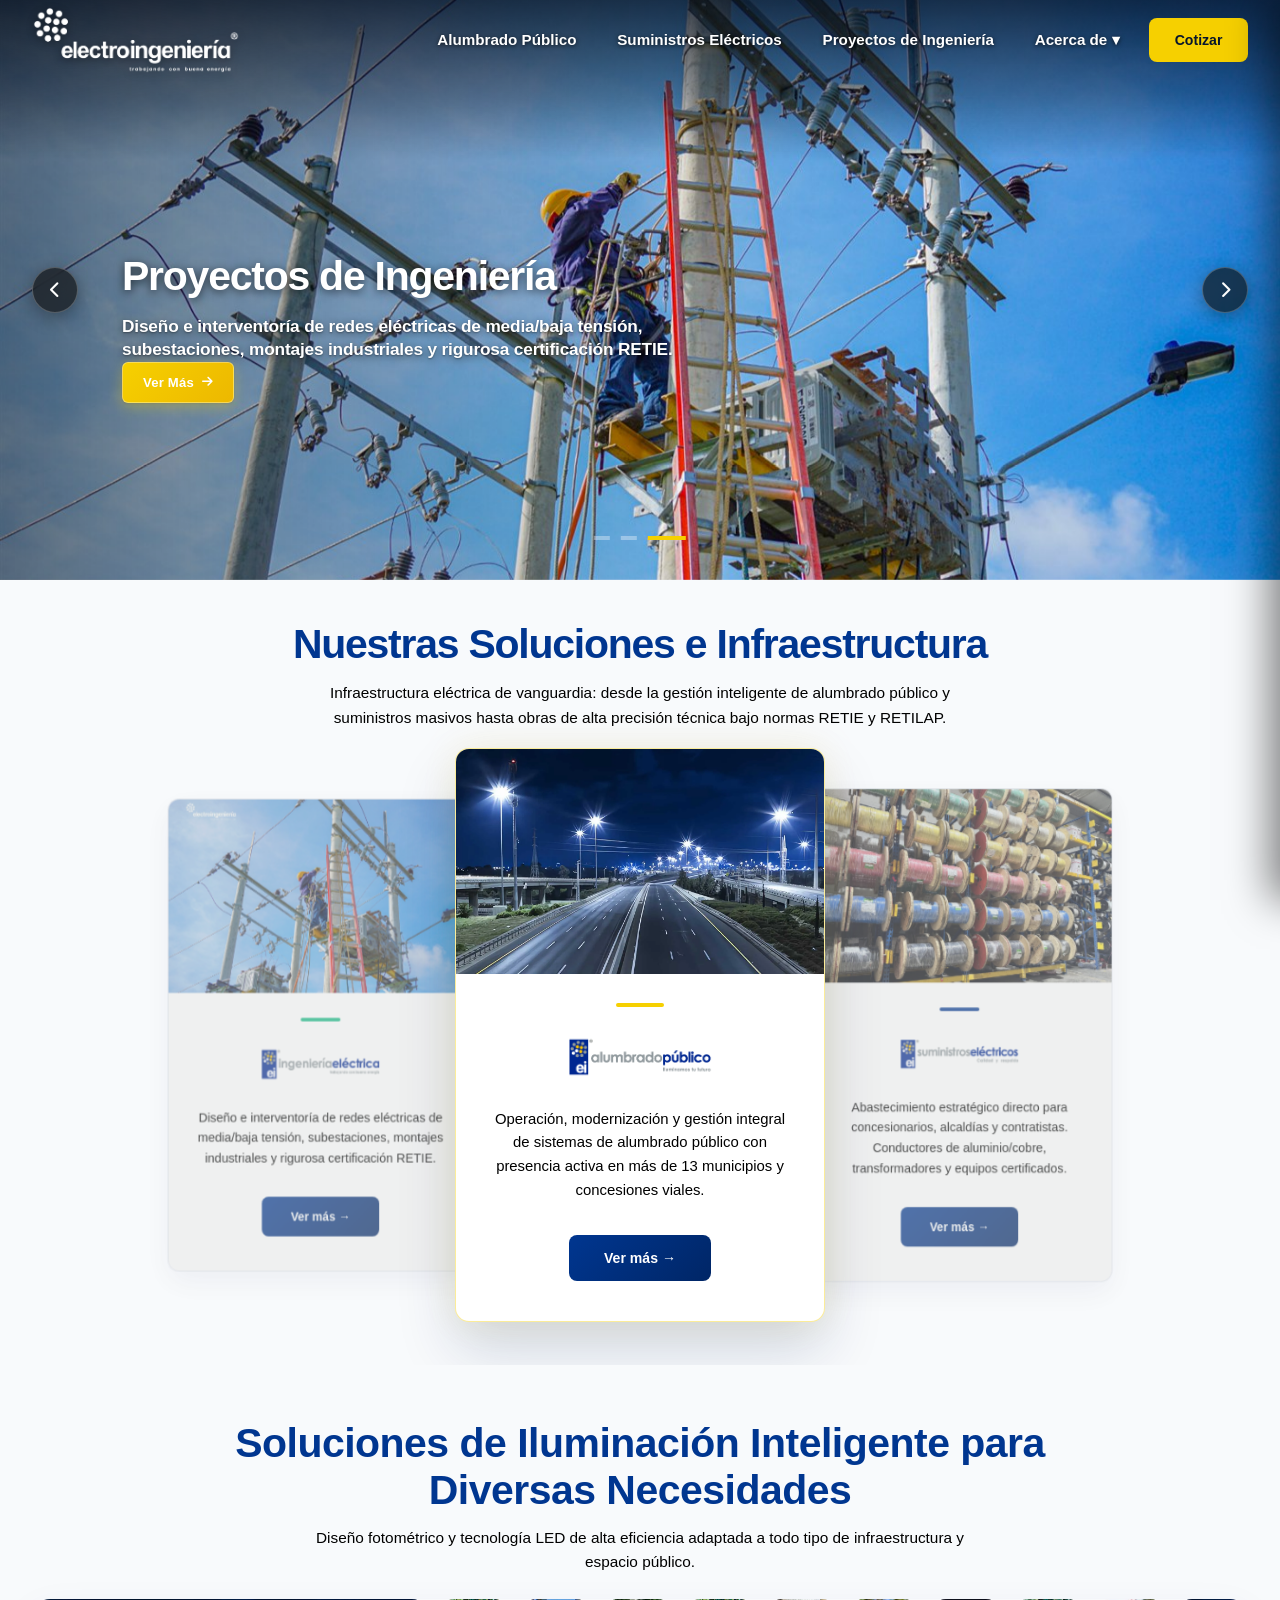
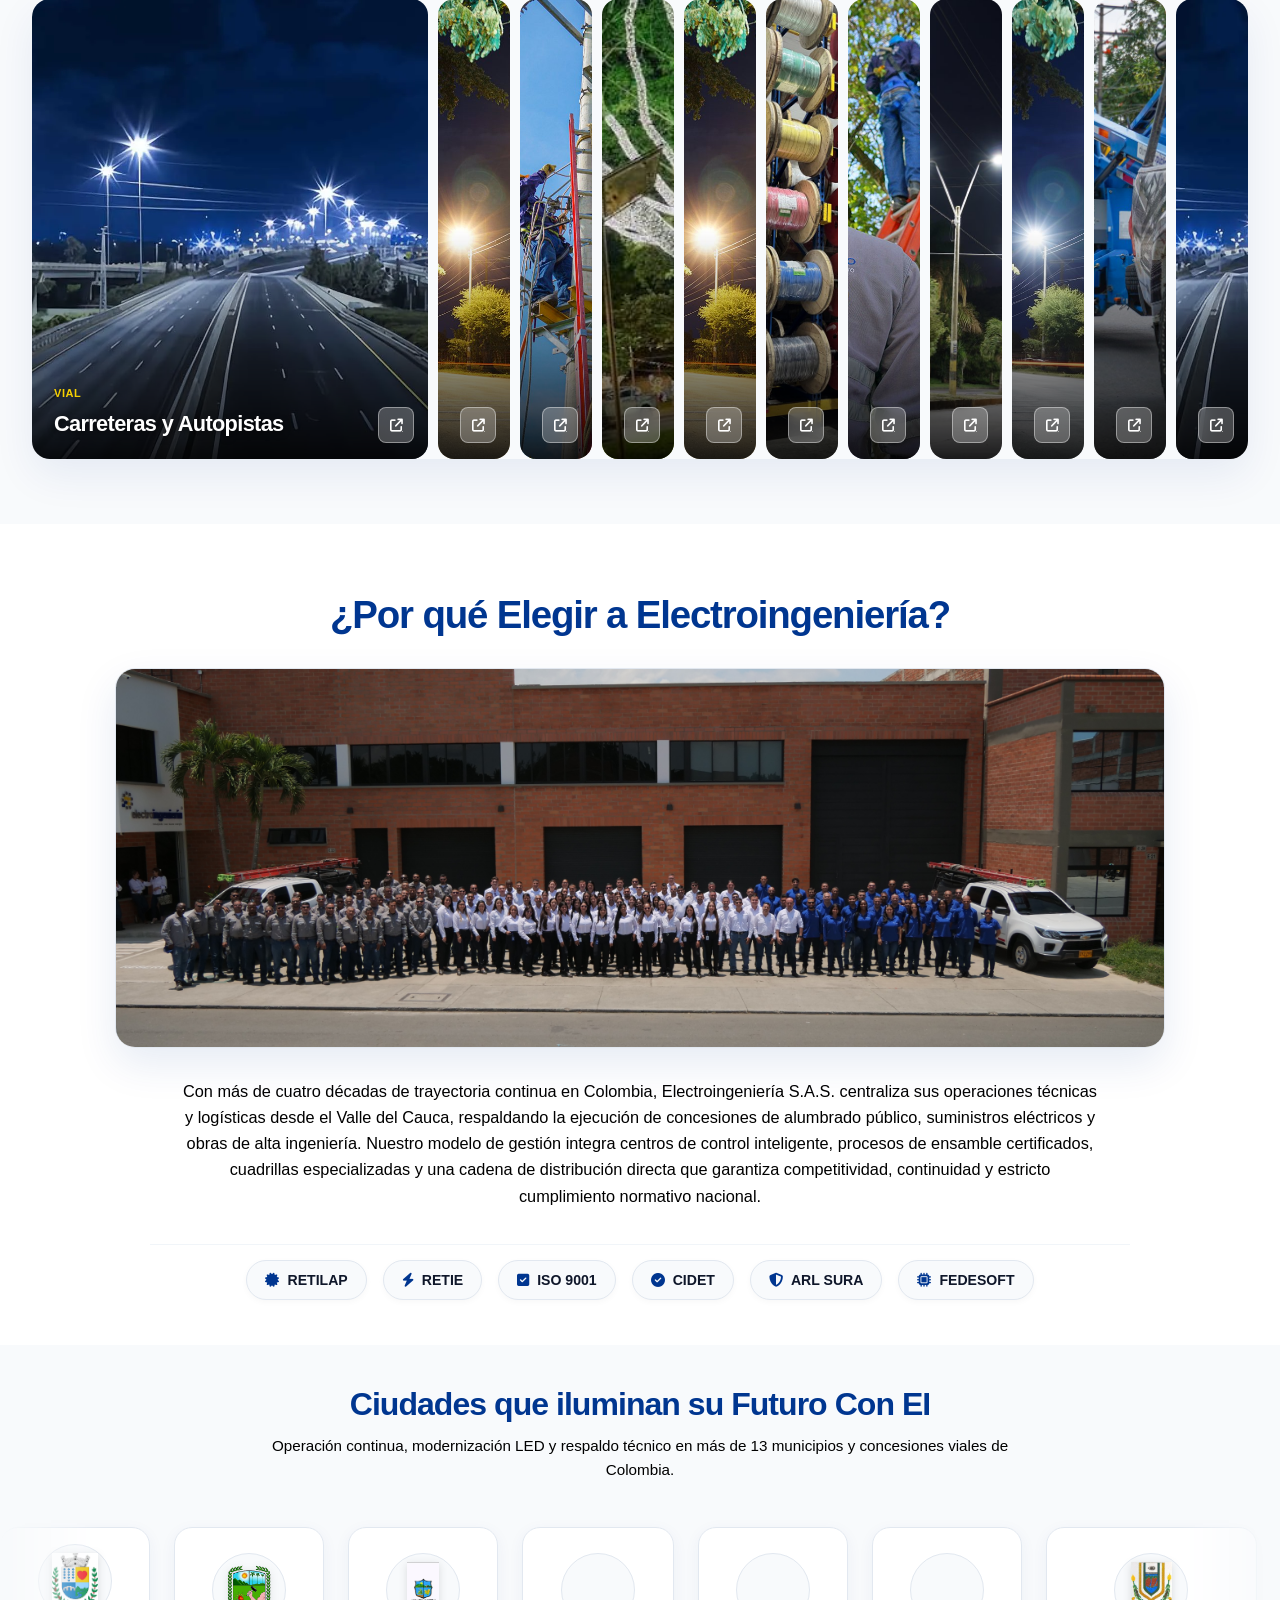
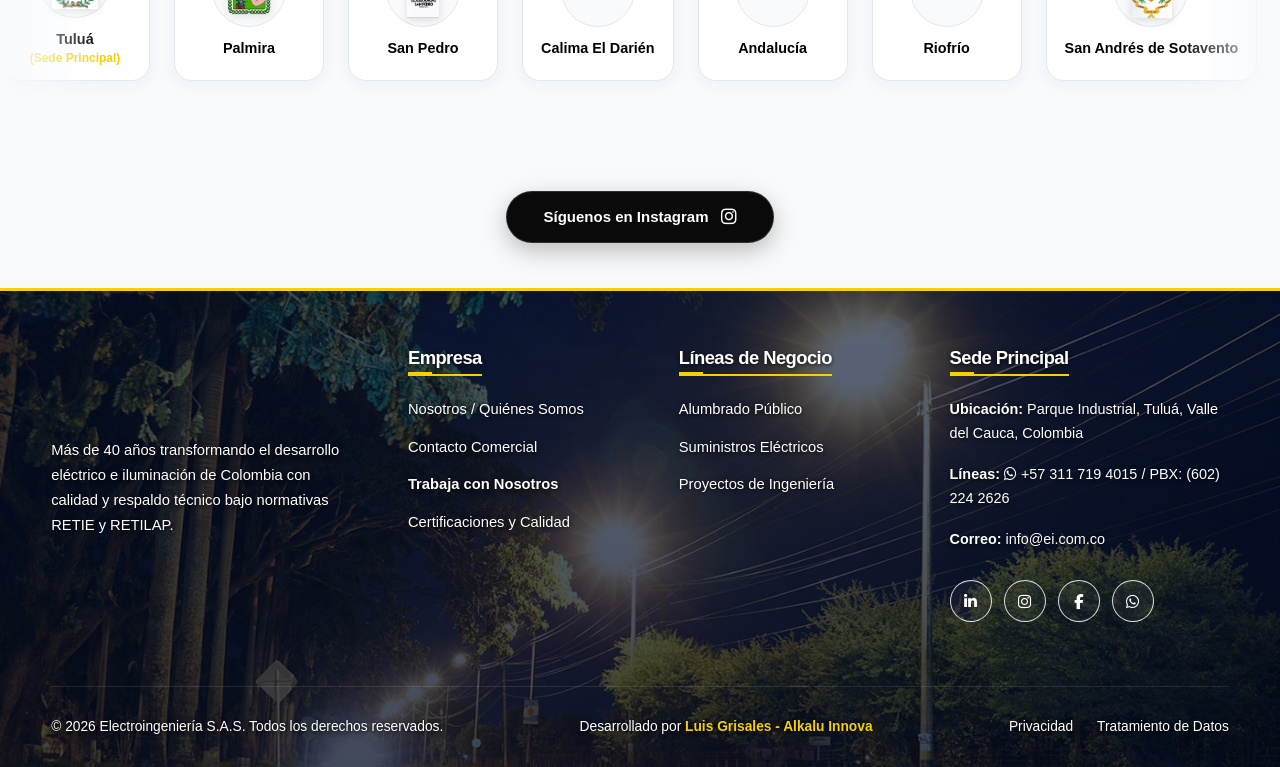
==== commit 209ecbcd: "Add files via upload" ====
--- a/index.html
+++ b/index.html
@@ -3,10 +3,15 @@
 <head>
   <meta charset="UTF-8">
   <meta name="viewport" content="width=device-width, initial-scale=1.0">
+  <!-- Meta-Tags de Seguridad y Blindaje -->
+  <meta http-equiv="Content-Security-Policy" content="default-src 'self'; script-src 'self' 'unsafe-inline' https://cdn.jsdelivr.net; style-src 'self' 'unsafe-inline' https://cdnjs.cloudflare.com https://cdn.jsdelivr.net; img-src 'self' data: https:; font-src 'self' https://cdnjs.cloudflare.com data:; connect-src 'self'; media-src 'self'; object-src 'none'; base-uri 'self'; form-action 'self' mailto:;">
+  <meta http-equiv="X-Content-Type-Options" content="nosniff">
+  <meta name="referrer" content="strict-origin-when-cross-origin">
   <title>Electroingeniería S.A.S. | Concesiones, Suministros Eléctricos e Ingeniería</title>
   <link rel="stylesheet" href="css/variables.css">
   <link rel="stylesheet" href="css/main.css">
   <link rel="stylesheet" href="css/components.css">
+  <link rel="stylesheet" href="css/audit-fix.css">
   <link rel="stylesheet" href="https://cdnjs.cloudflare.com/ajax/libs/font-awesome/6.5.1/css/all.min.css">
 </head>
 <body>
@@ -603,7 +608,6 @@
                 <i class="fa-brands fa-whatsapp"></i>
               </a>
             </div>
-            <a href="https://ei.com.co" target="_blank" rel="noopener noreferrer" class="footer-web-url">www.ei.com.co</a>
           </div>
         </div>
 
@@ -621,6 +625,14 @@
     </div>
   </footer>
 
+  <!-- MODAL LIGHTBOX FULLSCREEN (SOLO MÓVIL) -->
+  <div id="mobile-image-modal" class="mobile-lightbox" aria-hidden="true">
+    <button type="button" class="lightbox-close-btn" id="lightbox-close" aria-label="Cerrar imagen">&times;</button>
+    <div class="lightbox-content-wrap">
+      <img id="lightbox-target-img" src="" alt="Ampliación de proyecto">
+    </div>
+  </div>
+
   <script src="js/main.js"></script>
 </body>
 </html>
--- a/css/main.css
+++ b/css/main.css
@@ -270,13 +270,13 @@
    TEXTO NEGRO EXCLUSIVAMENTE PARA SECCIONES DE CONTENIDO CLARO
    ========================================================================== */
 /* Solo párrafos dentro de secciones blancas o grises */
-.site-section.bg-white p:not(.pillar-card-accent *):not(.card-dark *):not(.card-blue *):not([class*="dark"] *):not([class*="accent"] *),
-.site-section.bg-light-gray p:not(.pillar-card-accent *):not(.card-dark *):not(.card-blue *):not([class*="dark"] *):not([class*="accent"] *),
-.section-with-divider.bg-light-gray p:not(.pillar-card-accent *):not(.card-dark *):not(.card-blue *):not([class*="dark"] *):not([class*="accent"] *),
-.section-with-divider.bg-white p:not(.pillar-card-accent *):not(.card-dark *):not(.card-blue *):not([class*="dark"] *):not([class*="accent"] *),
-.site-section:not(.bg-dark-blue):not(.kpi-premium-strip):not(.cta-section):not(.cta-banner):not(.bg-corporate-blue):not([class*="cta"]):not(.section-careers):not([class*="hero"]):not(.inner-hero-banner):not(.hero-slider-section) p:not(.pillar-card-accent *):not(.card-dark *):not(.card-blue *):not([class*="dark"] *):not([class*="accent"] *),
-.site-container:not(header *):not(footer *):not(.cta-section *):not(.cta-banner *):not(.bg-dark-blue *):not(.bg-corporate-blue *):not([class*="cta"] *):not(.section-careers *):not([class*="hero"] *):not(.inner-hero-banner *):not(.hero-slider-section *):not(.pillar-card-accent *):not(.card-dark *):not(.card-blue *):not([class*="dark"] *):not([class*="accent"] *) p,
-.container:not(header *):not(footer *):not(.cta-section *):not(.cta-banner *):not(.bg-dark-blue *):not(.bg-corporate-blue *):not([class*="cta"] *):not(.section-careers *):not([class*="hero"] *):not(.inner-hero-banner *):not(.hero-slider-section *):not(.pillar-card-accent *):not(.card-dark *):not(.card-blue *):not([class*="dark"] *):not([class*="accent"] *) p,
+.site-section.bg-white p:not(.pillar-card-accent *):not(.card-dark *):not(.card-blue *):not(.detail-cta-card-sidebar *):not(.advisory-card *):not(.project-contact-card *):not([class*="dark"] *):not([class*="accent"] *),
+.site-section.bg-light-gray p:not(.pillar-card-accent *):not(.card-dark *):not(.card-blue *):not(.detail-cta-card-sidebar *):not(.advisory-card *):not(.project-contact-card *):not([class*="dark"] *):not([class*="accent"] *),
+.section-with-divider.bg-light-gray p:not(.pillar-card-accent *):not(.card-dark *):not(.card-blue *):not(.detail-cta-card-sidebar *):not(.advisory-card *):not(.project-contact-card *):not([class*="dark"] *):not([class*="accent"] *),
+.section-with-divider.bg-white p:not(.pillar-card-accent *):not(.card-dark *):not(.card-blue *):not(.detail-cta-card-sidebar *):not(.advisory-card *):not(.project-contact-card *):not([class*="dark"] *):not([class*="accent"] *),
+.site-section:not(.bg-dark-blue):not(.kpi-premium-strip):not(.cta-section):not(.cta-banner):not(.bg-corporate-blue):not([class*="cta"]):not(.section-careers):not([class*="hero"]):not(.inner-hero-banner):not(.hero-slider-section) p:not(.pillar-card-accent *):not(.card-dark *):not(.card-blue *):not(.detail-cta-card-sidebar *):not(.advisory-card *):not(.project-contact-card *):not([class*="dark"] *):not([class*="accent"] *),
+.site-container:not(header *):not(footer *):not(.cta-section *):not(.cta-banner *):not(.bg-dark-blue *):not(.bg-corporate-blue *):not([class*="cta"] *):not(.section-careers *):not([class*="hero"] *):not(.inner-hero-banner *):not(.hero-slider-section *):not(.pillar-card-accent *):not(.card-dark *):not(.card-blue *):not(.detail-cta-card-sidebar *):not(.advisory-card *):not(.project-contact-card *):not([class*="dark"] *):not([class*="accent"] *) p,
+.container:not(header *):not(footer *):not(.cta-section *):not(.cta-banner *):not(.bg-dark-blue *):not(.bg-corporate-blue *):not([class*="cta"] *):not(.section-careers *):not([class*="hero"] *):not(.inner-hero-banner *):not(.hero-slider-section *):not(.pillar-card-accent *):not(.card-dark *):not(.card-blue *):not(.detail-cta-card-sidebar *):not(.advisory-card *):not(.project-contact-card *):not([class*="dark"] *):not([class*="accent"] *) p,
 .section-lead,
 .section-desc,
 .unidades-subtitle,
@@ -553,18 +553,25 @@
 /* Título dentro de la sección CTA: Blanco y en negrita */
 .cta-section h2,
 .cta-section h3,
+.cta-section h4,
 .cta-banner h2,
 .cta-banner h3,
+.cta-banner h4,
 .section-cta h2,
 .section-cta h3,
+.section-cta h4,
 [class*="cta"] h2,
 [class*="cta"] h3,
+[class*="cta"] h4,
 .bg-corporate-blue h2,
 .bg-corporate-blue h3,
+.bg-corporate-blue h4,
 .bg-dark-blue h2,
 .bg-dark-blue h3,
+.bg-dark-blue h4,
 .section-careers h2,
-.section-careers h3 {
+.section-careers h3,
+.section-careers h4 {
   color: #FFFFFF !important;
   font-weight: 800 !important;
   text-shadow: 0 2px 4px rgba(0, 15, 40, 0.4);
@@ -606,6 +613,72 @@
 .cta-banner a:not(.btn):not([class*="btn"]) {
   color: #FFFFFF !important;
   text-decoration: underline;
+}
+
+/* ==========================================================================
+   SOLUCIONES POR UNIDAD DE NEGOCIO (SUMINISTROS)
+   ========================================================================== */
+.solutions-showcase-grid {
+  display: grid;
+  grid-template-columns: 1fr 1fr;
+  grid-template-rows: 280px 280px;
+  gap: 20px;
+  width: 100%;
+}
+
+.solution-showcase-card {
+  position: relative;
+  border-radius: 18px;
+  overflow: hidden;
+  box-shadow: 0 10px 24px rgba(0, 30, 80, 0.08);
+  border: 1px solid rgba(226, 232, 240, 0.8);
+  height: 100%;
+  width: 100%;
+  background-color: #0A0A0A !important;
+  background-size: cover !important;
+  background-position: center !important;
+  background-repeat: no-repeat !important;
+  transition: transform 0.3s ease, box-shadow 0.3s ease;
+}
+
+.solution-showcase-card:hover {
+  transform: translateY(-3px);
+  box-shadow: 0 16px 32px rgba(0, 0, 0, 0.25);
+}
+
+.solution-showcase-card .solution-bg-slide {
+  position: absolute;
+  top: 0;
+  left: 0;
+  right: 0;
+  bottom: 0;
+  width: 100%;
+  height: 100%;
+  background-size: cover !important;
+  background-position: center !important;
+  background-repeat: no-repeat !important;
+  z-index: 1;
+}
+
+.solution-showcase-card .solution-card-overlay {
+  position: absolute;
+  top: 0;
+  left: 0;
+  right: 0;
+  bottom: 0;
+  background: linear-gradient(180deg, rgba(7, 22, 44, 0.05) 0%, rgba(7, 22, 44, 0.35) 45%, rgba(7, 22, 44, 0.88) 100%) !important;
+  pointer-events: none;
+  z-index: 2;
+}
+
+@media (max-width: 900px) {
+  .solutions-showcase-grid {
+    grid-template-columns: 1fr;
+    grid-template-rows: auto;
+  }
+  .solution-showcase-card {
+    height: 240px;
+  }
 }
 
 /* ==========================================================================
@@ -942,6 +1015,12 @@
   z-index: 2;
 }
 
+.slide.slide-exiting {
+  opacity: 0;
+  visibility: visible;
+  z-index: 1;
+}
+
 .slide-bg {
   position: absolute;
   top: 0;
@@ -950,12 +1029,25 @@
   height: 100%;
   background-size: cover;
   background-position: center;
-  transition: transform 6s cubic-bezier(0.25, 1, 0.5, 1);
   transform: scale(1);
+  will-change: transform;
 }
 
 .slide.active .slide-bg {
+  animation: heroKenBurns 6s linear forwards;
+}
+
+.slide.slide-exiting .slide-bg {
   transform: scale(1.12);
+}
+
+@keyframes heroKenBurns {
+  0% {
+    transform: scale(1);
+  }
+  100% {
+    transform: scale(1.12);
+  }
 }
 
 /* Capa de degradado lateral luminosa y limpia (estilo referencia) */
@@ -1303,3 +1395,611 @@
   line-height: 1.6 !important;
 }
 
+/* ==========================================================================
+   BOTÓN CTA AMARILLO ("COTIZAR CON ASESOR")
+   ========================================================================== */
+.btn-cotizar-asesor,
+a[href*="cotizar"].btn-outline,
+.hero-banner .btn-outline,
+.banner-cta-btn {
+  background-color: #F6D000 !important; /* Amarillo corporativo sólido */
+  color: #07162C !important;            /* Texto e ícono azul noche profundo */
+  border: 1px solid #F6D000 !important;
+  font-weight: 700 !important;
+  font-size: 0.95rem !important;
+  padding: 12px 24px !important;
+  border-radius: 6px !important;        /* Esquinas sutiles y profesionales */
+  display: inline-flex !important;
+  align-items: center !important;
+  gap: 8px !important;
+  text-decoration: none !important;
+  box-shadow: 0 4px 14px rgba(0, 0, 0, 0.25) !important;
+  transition: all 0.25s ease !important;
+}
+
+/* Forzar que el ícono y el texto también sean oscuros */
+.btn-cotizar-asesor i,
+.btn-cotizar-asesor svg,
+.btn-cotizar-asesor span,
+a[href*="cotizar"].btn-outline i,
+a[href*="cotizar"].btn-outline span {
+  color: #07162C !important;
+}
+
+/* Efecto Hover */
+.btn-cotizar-asesor:hover,
+a[href*="cotizar"].btn-outline:hover {
+  background-color: #E5C200 !important;
+  border-color: #E5C200 !important;
+  color: #07162C !important;
+  transform: translateY(-2px);
+  box-shadow: 0 6px 18px rgba(0, 0, 0, 0.35) !important;
+}
+
+.btn-cotizar-asesor:hover i,
+.btn-cotizar-asesor:hover svg,
+.btn-cotizar-asesor:hover span,
+a[href*="cotizar"].btn-outline:hover i,
+a[href*="cotizar"].btn-outline:hover span {
+  color: #07162C !important;
+}
+
+/* ==========================================================================
+   ENLACE / BOTÓN / TÍTULO "ENVÍA TU CV (PDF)" EN BLANCO
+   ========================================================================== */
+a[href*="cv"],
+a[href*="trabaja"],
+.btn-cv,
+.cv-link,
+.cv-title,
+[class*="cv"] a,
+[class*="talento"] a,
+.careers-action-box h4,
+.section-careers h4,
+#trabaja-con-nosotros h4,
+[class*="careers"] h4,
+.bg-dark-blue a:not(.btn-yellow):not(.btn-cotizar):not(.btn-primary-action):not(.btn-cotizar-asesor),
+.section-talent a {
+  color: #FFFFFF !important;
+  font-weight: 600 !important;
+  text-decoration: none;
+  transition: color 0.2s ease, opacity 0.2s ease;
+}
+
+a[href*="cv"]:hover,
+.btn-cv:hover,
+.cv-link:hover {
+  color: #FFFFFF !important;
+  opacity: 0.85;
+}
+
+/* Si es un botón tipo outline en esa sección */
+.btn-cv-outline,
+a[href*="cv"].btn {
+  border: 1.5px solid #FFFFFF !important;
+  color: #FFFFFF !important;
+  padding: 10px 22px;
+  border-radius: 6px;
+  display: inline-block;
+}
+
+.btn-cv-outline:hover,
+a[href*="cv"].btn:hover {
+  background-color: #FFFFFF !important;
+  color: #003690 !important;
+}
+
+/* ==========================================================================
+   BLINDAJE DE CONTENEDOR FLOTANTE / CARD DE ASESORÍA TÉCNICA
+   ========================================================================== */
+
+/* Contenedor general de la tarjeta azul */
+.advisory-card,
+.project-contact-card,
+.service-integral-card,
+.bg-gradient-blue-card,
+.detail-cta-card-sidebar,
+[class*="similar-project"],
+[class*="advisory"] {
+  color: #FFFFFF !important;
+}
+
+/* 1. Título: Blanco puro */
+.advisory-card h2,
+.advisory-card h3,
+.advisory-card h4,
+.project-contact-card h2,
+.project-contact-card h3,
+.project-contact-card h4,
+.detail-cta-card-sidebar h2,
+.detail-cta-card-sidebar h3,
+.detail-cta-card-sidebar h4,
+[class*="similar-project"] h2,
+[class*="similar-project"] h3,
+[class*="similar-project"] h4 {
+  color: #FFFFFF !important;
+  font-weight: 800 !important;
+  font-size: clamp(1.35rem, 1.8vw, 1.6rem) !important;
+  letter-spacing: -0.025em !important;
+  line-height: 1.25 !important;
+  text-shadow: 0 2px 6px rgba(0, 10, 25, 0.45) !important;
+  margin-top: 12px !important;
+  margin-bottom: 12px !important;
+}
+
+/* 2. Párrafo descriptivo: Blanco nítido y legible */
+.advisory-card p,
+.project-contact-card p,
+.detail-cta-card-sidebar p,
+[class*="similar-project"] p {
+  color: #E2E8F0 !important;
+  font-weight: 400 !important;
+  font-size: 0.95rem !important;
+  line-height: 1.6 !important;
+  margin-bottom: 20px !important;
+  text-shadow: 0 1px 3px rgba(0, 0, 0, 0.3) !important;
+}
+
+/* 3. Lista de viñetas / Checks */
+.advisory-card ul,
+.project-contact-card ul,
+.detail-cta-card-sidebar ul,
+.sidebar-check-list,
+[class*="similar-project"] ul {
+  list-style: none !important;
+  padding: 0 !important;
+  margin: 0 0 24px 0 !important;
+}
+
+.advisory-card li,
+.project-contact-card li,
+.detail-cta-card-sidebar li,
+.sidebar-check-list li,
+[class*="similar-project"] li {
+  color: #FFFFFF !important;
+  font-size: 0.92rem !important;
+  font-weight: 600 !important;
+  display: flex !important;
+  align-items: center !important;
+  gap: 10px !important;
+  margin-bottom: 12px !important;
+}
+
+.sidebar-check-list i,
+.advisory-card li i,
+.project-contact-card li i {
+  color: #F6D000 !important;
+  font-size: 1rem !important;
+  flex-shrink: 0 !important;
+}
+
+/* 4. Botón CTA Amarillo */
+.advisory-card .btn-yellow,
+.project-contact-card .btn-yellow,
+.advisory-card .btn-sidebar-quote,
+.detail-cta-card-sidebar .btn-sidebar-quote,
+.btn-sidebar-quote,
+[class*="similar-project"] .btn {
+  width: 100% !important;
+  background-color: #F6D000 !important;
+  color: #07162C !important;
+  font-weight: 700 !important;
+  font-size: 1rem !important;
+  padding: 14px 20px !important;
+  border-radius: 6px !important;
+  display: flex !important;
+  align-items: center !important;
+  justify-content: center !important;
+  gap: 10px !important;
+  text-decoration: none !important;
+  border: none !important;
+  box-shadow: 0 4px 14px rgba(0, 0, 0, 0.25) !important;
+  transition: background-color 0.2s ease, transform 0.2s ease !important;
+}
+
+.advisory-card .btn-yellow:hover,
+.project-contact-card .btn-yellow:hover,
+.advisory-card .btn-sidebar-quote:hover,
+.detail-cta-card-sidebar .btn-sidebar-quote:hover,
+.btn-sidebar-quote:hover,
+[class*="similar-project"] .btn:hover {
+  background-color: #E5C200 !important;
+  color: #07162C !important;
+  transform: translateY(-2px);
+  box-shadow: 0 6px 18px rgba(0, 0, 0, 0.35) !important;
+}
+
+.advisory-card .btn-yellow i,
+.project-contact-card .btn-yellow i,
+.advisory-card .btn-sidebar-quote i,
+.detail-cta-card-sidebar .btn-sidebar-quote i,
+.btn-sidebar-quote i,
+[class*="similar-project"] .btn i {
+  color: #07162C !important;
+}
+
+/* ==========================================================================
+   BLINDAJE TOTAL DE LA TARJETA DE ASESORÍA AZUL
+   ========================================================================== */
+div:has(> .btn-yellow),
+div:has(> a[href*="cotizar"]),
+div:has(> button[class*="yellow"]),
+aside:has(> .btn-yellow),
+aside:has(> a[href*="cotizar"]),
+aside:has(> .btn-sidebar-quote),
+.advisory-card,
+.project-contact-card,
+.detail-cta-card-sidebar {
+  color: #FFFFFF !important;
+}
+
+div:has(> .btn-yellow) h2,
+div:has(> .btn-yellow) h3,
+div:has(> .btn-yellow) h4,
+div:has(> .btn-yellow) p,
+div:has(> .btn-yellow) span:not(.badge):not([class*="servicio"]),
+aside:has(> .btn-yellow) h2,
+aside:has(> .btn-yellow) h3,
+aside:has(> .btn-yellow) h4,
+aside:has(> .btn-yellow) p,
+aside:has(> .btn-yellow) span:not(.badge):not([class*="servicio"]),
+aside:has(> .btn-sidebar-quote) h3,
+aside:has(> .btn-sidebar-quote) p,
+.detail-cta-card-sidebar h3,
+.detail-cta-card-sidebar p {
+  color: #FFFFFF !important;
+}
+
+/* ==========================================================================
+   ESPACIADO UNIFORME EN METADATOS TÉCNICOS
+   ========================================================================== */
+.project-meta-strip,
+.product-specs-chips,
+.card-meta-info,
+[class*="meta-strip"],
+[class*="meta-info"],
+[class*="specs-chips"] {
+  display: flex !important;
+  align-items: center !important;
+  flex-wrap: wrap !important;
+  gap: 18px !important; /* Espacio generoso entre cada dato/ítem */
+  margin-top: 14px !important;
+  margin-bottom: 12px !important; /* Espacio antes del título o texto siguiente */
+}
+
+.project-meta-strip .meta-item,
+.product-specs-chips .spec-chip,
+.spec-chip,
+.meta-item,
+.card-meta-info span {
+  display: inline-flex !important;
+  align-items: center !important;
+  gap: 6px !important; /* Espacio entre el ícono y su texto */
+  font-size: 0.85rem !important;
+  font-weight: 600 !important;
+  color: #334155 !important;
+}
+
+.project-meta-strip .meta-item i,
+.product-specs-chips .spec-chip i,
+.spec-chip i,
+.meta-item i {
+  color: var(--color-primary, #003690);
+  font-size: 0.9rem !important;
+  margin-right: 0 !important;
+}
+
+/* Si están como texto plano dentro de un párrafo o span con emojis */
+.card-tags-inline {
+  display: flex !important;
+  gap: 16px !important;
+  margin-bottom: 10px !important;
+}
+
+/* ==========================================================================
+   SUPRESIÓN TOTAL DE MARCAS DE AGUA / DOMINIO FLOTANTE
+   ========================================================================== */
+.site-domain-tag,
+.hero-domain-link,
+.banner-domain,
+.watermark-url,
+.footer-web-url,
+[class*="domain-tag"],
+[class*="watermark"],
+.hero-banner [class*="domain"],
+.inner-hero-banner [class*="domain"],
+.hero-slider-section [class*="domain"] {
+  display: none !important;
+  visibility: hidden !important;
+  opacity: 0 !important;
+  pointer-events: none !important;
+  height: 0 !important;
+  width: 0 !important;
+}
+
+/* ==========================================================================
+   ESTABILIZACIÓN CAROUSEL PROPORCIONAL
+   ========================================================================== */
+
+/* Contenedor principal con recorte limpio */
+.projects-carousel-container,
+.mySchrederSwiper {
+  width: 100%;
+  overflow: visible !important; /* Permite ver la slide que asoma a la derecha */
+  padding: 20px 0 40px 0;
+  position: relative;
+}
+
+.projects-carousel-container .swiper-wrapper,
+.mySchrederSwiper .swiper-wrapper {
+  align-items: stretch;
+  will-change: transform; /* Activa renderizado por GPU */
+  transition-timing-function: cubic-bezier(0.25, 1, 0.5, 1) !important;
+}
+
+/* Anchos por slide: Proporción balanceada y compacta */
+.projects-carousel-container .swiper-slide,
+.mySchrederSwiper .swiper-slide,
+.premium-project-slide {
+  width: 44% !important; /* Proporción elegante */
+  height: 340px !important; /* Altura compacta y equilibrada */
+  border-radius: 14px !important;
+  overflow: hidden !important;
+  position: relative !important;
+  flex-shrink: 0 !important;
+  /* Eliminar transition: all que congela Swiper */
+  transition: opacity 0.4s ease, filter 0.4s ease !important;
+}
+
+/* Slides inactivas (las que van quedando a la derecha) */
+.projects-carousel-container .swiper-slide:not(.swiper-slide-active),
+.mySchrederSwiper .swiper-slide:not(.swiper-slide-active),
+.premium-project-slide:not(.swiper-slide-active) {
+  opacity: 0.88;
+}
+
+/* Adaptabilidad en tablets y móviles */
+@media (max-width: 1024px) {
+  .projects-carousel-container .swiper-slide,
+  .mySchrederSwiper .swiper-slide,
+  .premium-project-slide {
+    width: 60% !important;
+    height: 310px !important;
+  }
+}
+
+@media (max-width: 640px) {
+  .projects-carousel-container .swiper-slide,
+  .mySchrederSwiper .swiper-slide,
+  .premium-project-slide {
+    width: 85% !important;
+    height: 250px !important;
+  }
+}
+
+/* ==========================================================================
+   PAGINADOR SUPERIOR (01 —— 04 Y FLECHAS)
+   ========================================================================== */
+.carousel-top-bar {
+  display: flex;
+  align-items: center;
+  justify-content: space-between;
+  margin-bottom: 24px;
+}
+
+.carousel-counter-group {
+  display: flex;
+  align-items: center;
+  gap: 12px;
+  font-weight: 700;
+  font-size: 1rem;
+}
+
+.carousel-num-current {
+  color: #003690 !important; /* Azul corporativo */
+}
+
+.carousel-progress-track {
+  width: 80px !important;
+  height: 3px !important;
+  background-color: #E2E8F0;
+  border-radius: 2px;
+  overflow: hidden;
+  position: relative;
+}
+
+.carousel-progress-line-fill {
+  height: 100%;
+  width: 25%;
+  background-color: #003690 !important;
+  transition: width 0.3s ease !important;
+}
+
+.carousel-num-total {
+  color: #94A3B8;
+}
+
+/* Botones de flecha */
+.carousel-nav-arrows {
+  display: flex;
+  gap: 10px;
+}
+
+.swiper-button-prev-custom,
+.swiper-button-next-custom {
+  width: 42px !important;
+  height: 42px !important;
+  border-radius: 50% !important;
+  border: 1px solid #CBD5E1 !important;
+  background: #FFFFFF !important;
+  display: flex;
+  align-items: center;
+  justify-content: center;
+  cursor: pointer;
+  color: #0F172A !important;
+  transition: all 0.2s ease !important;
+}
+
+.swiper-button-prev-custom:hover,
+.swiper-button-next-custom:hover {
+  background-color: #003690 !important;
+  border-color: #003690 !important;
+  color: #FFFFFF !important;
+}
+
+/* ==========================================================================
+   MODAL LIGHTBOX MÓVIL (SOLO DISPOSITIVOS ≤ 768px)
+   ========================================================================== */
+.mobile-lightbox {
+  display: none;
+  position: fixed;
+  inset: 0;
+  width: 100vw;
+  height: 100vh;
+  background: rgba(7, 22, 44, 0.94); /* Azul profundo corporativo con alta opacidad */
+  backdrop-filter: blur(10px);
+  -webkit-backdrop-filter: blur(10px);
+  z-index: 999999;
+  align-items: center;
+  justify-content: center;
+  padding: 20px;
+  box-sizing: border-box;
+  opacity: 0;
+  transition: opacity 0.25s ease-in-out;
+}
+
+.mobile-lightbox.is-open {
+  display: flex;
+  opacity: 1;
+}
+
+.lightbox-content-wrap {
+  position: relative;
+  max-width: 100%;
+  max-height: 85vh;
+  display: flex;
+  align-items: center;
+  justify-content: center;
+}
+
+.lightbox-content-wrap img {
+  max-width: 100%;
+  max-height: 85vh;
+  object-fit: contain;
+  border-radius: 8px;
+  box-shadow: 0 10px 30px rgba(0, 0, 0, 0.5);
+}
+
+/* Botón de cierre X en la esquina superior derecha */
+.lightbox-close-btn {
+  position: absolute;
+  top: 18px;
+  right: 18px;
+  width: 44px;
+  height: 44px;
+  border-radius: 50%;
+  background: rgba(255, 255, 255, 0.15);
+  border: 1px solid rgba(255, 255, 255, 0.3);
+  color: #FFFFFF;
+  font-size: 2rem;
+  line-height: 1;
+  display: flex;
+  align-items: center;
+  justify-content: center;
+  cursor: pointer;
+  z-index: 10;
+  touch-action: manipulation;
+}
+
+.lightbox-close-btn:active {
+  background: rgba(255, 255, 255, 0.35);
+}
+
+/* Deshabilitar completamente en pantallas mayores a 768px */
+@media (min-width: 769px) {
+  .mobile-lightbox,
+  .mobile-lightbox.is-open {
+    display: none !important;
+  }
+}
+
+/* ==========================================================================
+   AUDITORÍA FINAL: BLINDAJE DE JERARQUÍA Y CONTRASTE
+   ========================================================================== */
+
+/* 1. Menú y Header */
+header nav a:not(.btn-quote-header):not(.btn-cotizar):not([class*="btn"]),
+.site-header .nav-link {
+  color: #FFFFFF !important;
+  text-shadow: 0 1px 4px rgba(0, 0, 0, 0.75) !important;
+}
+
+.btn-quote-header,
+header nav a.btn-quote-header,
+.btn-cotizar {
+  color: #07162C !important;
+  background-color: #F6D000 !important;
+  text-shadow: none !important;
+}
+
+/* 2. Hero y Banners */
+.hero p,
+.hero-banner p,
+.inner-hero p,
+.inner-hero-banner p,
+.hero-lead {
+  color: #FFFFFF !important;
+  text-shadow: 0 2px 6px rgba(0, 0, 0, 0.7) !important;
+}
+
+/* 3. Contenedores y Tarjetas Oscuras */
+.card-dark p,
+.card-blue p,
+.advisory-card p,
+.project-contact-card p,
+div:has(> .btn-yellow) p,
+div:has(> a[href*="cotizar"]) p {
+  color: #F8FAFC !important;
+  opacity: 0.95 !important;
+}
+
+.card-dark h2, .card-dark h3,
+.advisory-card h2, .advisory-card h3,
+div:has(> .btn-yellow) h2,
+div:has(> .btn-yellow) h3 {
+  color: #FFFFFF !important;
+  text-shadow: 0 2px 4px rgba(0, 0, 0, 0.5) !important;
+}
+
+/* 4. Tarjetas Blancas / Claras */
+.site-section.bg-white .card h3,
+.site-section.bg-light-gray .card h3,
+.bg-white .card h3,
+.bg-light-gray .card h3 {
+  color: #003690 !important;
+  text-shadow: none !important;
+}
+
+.site-section.bg-white .card p,
+.site-section.bg-light-gray .card p,
+.bg-white .card p,
+.bg-light-gray .card p {
+  color: #111827 !important;
+}
+
+/* 5. Supresión de Watermark */
+.site-domain-tag,
+.hero-domain-link,
+.watermark-url {
+  display: none !important;
+}
+
+
+
+
+
+
+
+
+
+
--- a/css/components.css
+++ b/css/components.css
@@ -305,13 +305,13 @@
    TEXTO NEGRO EXCLUSIVAMENTE PARA SECCIONES DE CONTENIDO CLARO
    ========================================================================== */
 /* Solo párrafos dentro de secciones blancas o grises */
-.site-section.bg-white p:not(.pillar-card-accent *):not(.card-dark *):not(.card-blue *):not([class*="dark"] *):not([class*="accent"] *),
-.site-section.bg-light-gray p:not(.pillar-card-accent *):not(.card-dark *):not(.card-blue *):not([class*="dark"] *):not([class*="accent"] *),
-.section-with-divider.bg-light-gray p:not(.pillar-card-accent *):not(.card-dark *):not(.card-blue *):not([class*="dark"] *):not([class*="accent"] *),
-.section-with-divider.bg-white p:not(.pillar-card-accent *):not(.card-dark *):not(.card-blue *):not([class*="dark"] *):not([class*="accent"] *),
-.site-section:not(.bg-dark-blue):not(.kpi-premium-strip):not(.cta-section):not(.cta-banner):not(.bg-corporate-blue):not([class*="cta"]):not(.section-careers):not([class*="hero"]):not(.inner-hero-banner):not(.hero-slider-section) p:not(.pillar-card-accent *):not(.card-dark *):not(.card-blue *):not([class*="dark"] *):not([class*="accent"] *),
-.site-container:not(header *):not(footer *):not(.cta-section *):not(.cta-banner *):not(.bg-dark-blue *):not(.bg-corporate-blue *):not([class*="cta"] *):not(.section-careers *):not([class*="hero"] *):not(.inner-hero-banner *):not(.hero-slider-section *):not(.pillar-card-accent *):not(.card-dark *):not(.card-blue *):not([class*="dark"] *):not([class*="accent"] *) p,
-.container:not(header *):not(footer *):not(.cta-section *):not(.cta-banner *):not(.bg-dark-blue *):not(.bg-corporate-blue *):not([class*="cta"] *):not(.section-careers *):not([class*="hero"] *):not(.inner-hero-banner *):not(.hero-slider-section *):not(.pillar-card-accent *):not(.card-dark *):not(.card-blue *):not([class*="dark"] *):not([class*="accent"] *) p,
+.site-section.bg-white p:not(.pillar-card-accent *):not(.card-dark *):not(.card-blue *):not(.detail-cta-card-sidebar *):not(.advisory-card *):not(.project-contact-card *):not([class*="dark"] *):not([class*="accent"] *),
+.site-section.bg-light-gray p:not(.pillar-card-accent *):not(.card-dark *):not(.card-blue *):not(.detail-cta-card-sidebar *):not(.advisory-card *):not(.project-contact-card *):not([class*="dark"] *):not([class*="accent"] *),
+.section-with-divider.bg-light-gray p:not(.pillar-card-accent *):not(.card-dark *):not(.card-blue *):not(.detail-cta-card-sidebar *):not(.advisory-card *):not(.project-contact-card *):not([class*="dark"] *):not([class*="accent"] *),
+.section-with-divider.bg-white p:not(.pillar-card-accent *):not(.card-dark *):not(.card-blue *):not(.detail-cta-card-sidebar *):not(.advisory-card *):not(.project-contact-card *):not([class*="dark"] *):not([class*="accent"] *),
+.site-section:not(.bg-dark-blue):not(.kpi-premium-strip):not(.cta-section):not(.cta-banner):not(.bg-corporate-blue):not([class*="cta"]):not(.section-careers):not([class*="hero"]):not(.inner-hero-banner):not(.hero-slider-section) p:not(.pillar-card-accent *):not(.card-dark *):not(.card-blue *):not(.detail-cta-card-sidebar *):not(.advisory-card *):not(.project-contact-card *):not([class*="dark"] *):not([class*="accent"] *),
+.site-container:not(header *):not(footer *):not(.cta-section *):not(.cta-banner *):not(.bg-dark-blue *):not(.bg-corporate-blue *):not([class*="cta"] *):not(.section-careers *):not([class*="hero"] *):not(.inner-hero-banner *):not(.hero-slider-section *):not(.pillar-card-accent *):not(.card-dark *):not(.card-blue *):not(.detail-cta-card-sidebar *):not(.advisory-card *):not(.project-contact-card *):not([class*="dark"] *):not([class*="accent"] *) p,
+.container:not(header *):not(footer *):not(.cta-section *):not(.cta-banner *):not(.bg-dark-blue *):not(.bg-corporate-blue *):not([class*="cta"] *):not(.section-careers *):not([class*="hero"] *):not(.inner-hero-banner *):not(.hero-slider-section *):not(.pillar-card-accent *):not(.card-dark *):not(.card-blue *):not(.detail-cta-card-sidebar *):not(.advisory-card *):not(.project-contact-card *):not([class*="dark"] *):not([class*="accent"] *) p,
 .section-lead,
 .section-desc,
 .unidades-subtitle,
@@ -588,18 +588,25 @@
 /* Título dentro de la sección CTA: Blanco y en negrita */
 .cta-section h2,
 .cta-section h3,
+.cta-section h4,
 .cta-banner h2,
 .cta-banner h3,
+.cta-banner h4,
 .section-cta h2,
 .section-cta h3,
+.section-cta h4,
 [class*="cta"] h2,
 [class*="cta"] h3,
+[class*="cta"] h4,
 .bg-corporate-blue h2,
 .bg-corporate-blue h3,
+.bg-corporate-blue h4,
 .bg-dark-blue h2,
 .bg-dark-blue h3,
+.bg-dark-blue h4,
 .section-careers h2,
-.section-careers h3 {
+.section-careers h3,
+.section-careers h4 {
   color: #FFFFFF !important;
   font-weight: 800 !important;
   text-shadow: 0 2px 4px rgba(0, 15, 40, 0.4);
@@ -4150,59 +4157,78 @@
 }
 
 .detail-cta-card-sidebar h3 {
-  font-size: 1.35rem;
-  font-weight: 800;
-  margin: 0 0 12px 0;
-  color: #FFFFFF;
+  font-size: clamp(1.35rem, 1.8vw, 1.6rem) !important;
+  font-weight: 800 !important;
+  letter-spacing: -0.025em !important;
+  line-height: 1.25 !important;
+  margin: 0 0 12px 0 !important;
+  color: #FFFFFF !important;
+  text-shadow: 0 2px 6px rgba(0, 10, 25, 0.45) !important;
 }
 
 .detail-cta-card-sidebar p {
-  font-size: 0.88rem;
-  line-height: 1.6;
-  color: #cbd5e1;
-  margin-bottom: 22px;
+  font-size: 0.95rem !important;
+  line-height: 1.6 !important;
+  color: #E2E8F0 !important;
+  font-weight: 400 !important;
+  margin-bottom: 20px !important;
+  text-shadow: 0 1px 3px rgba(0, 0, 0, 0.3) !important;
 }
 
 .sidebar-check-list {
-  list-style: none;
-  padding: 0;
-  margin: 0 0 24px 0;
-  display: flex;
-  flex-direction: column;
-  gap: 10px;
-  font-size: 0.85rem;
-  color: #e2e8f0;
+  list-style: none !important;
+  padding: 0 !important;
+  margin: 0 0 24px 0 !important;
+  display: flex !important;
+  flex-direction: column !important;
+  gap: 12px !important;
+  font-size: 0.92rem !important;
+  color: #FFFFFF !important;
 }
 
 .sidebar-check-list li {
-  display: flex;
-  align-items: center;
-  gap: 8px;
+  color: #FFFFFF !important;
+  font-size: 0.92rem !important;
+  font-weight: 600 !important;
+  display: flex !important;
+  align-items: center !important;
+  gap: 10px !important;
+  margin-bottom: 0 !important;
 }
 
 .sidebar-check-list i {
-  color: var(--color-accent);
+  color: #F6D000 !important;
+  font-size: 1rem !important;
+  flex-shrink: 0 !important;
 }
 
 .btn-sidebar-quote {
-  display: block;
-  width: 100%;
-  text-align: center;
-  background: var(--color-accent);
-  color: #0F172A !important;
-  font-weight: 800;
-  font-size: 0.92rem;
-  padding: 12px 20px;
-  border-radius: 10px;
-  text-decoration: none;
-  transition: all 0.25s ease;
-  box-shadow: 0 4px 14px rgba(246, 208, 0, 0.3);
+  width: 100% !important;
+  background-color: #F6D000 !important;
+  color: #07162C !important;
+  font-weight: 700 !important;
+  font-size: 1rem !important;
+  padding: 14px 20px !important;
+  border-radius: 6px !important;
+  display: flex !important;
+  align-items: center !important;
+  justify-content: center !important;
+  gap: 10px !important;
+  text-decoration: none !important;
+  border: none !important;
+  box-shadow: 0 4px 14px rgba(0, 0, 0, 0.25) !important;
+  transition: background-color 0.2s ease, transform 0.2s ease !important;
 }
 
 .btn-sidebar-quote:hover {
-  background: #ffd814;
+  background-color: #E5C200 !important;
+  color: #07162C !important;
   transform: translateY(-2px);
-  box-shadow: 0 6px 20px rgba(246, 208, 0, 0.45);
+  box-shadow: 0 6px 20px rgba(0, 0, 0, 0.35) !important;
+}
+
+.btn-sidebar-quote i {
+  color: #07162C !important;
 }
 
 /* Galería de Fotografías del Proyecto */
@@ -4382,7 +4408,10 @@
   border: 1px solid rgba(226, 232, 240, 0.8);
   height: 100%;
   width: 100%;
-  background: #0A0A0A;
+  background-color: #0A0A0A !important;
+  background-size: cover !important;
+  background-position: center !important;
+  background-repeat: no-repeat !important;
   transition: transform 0.3s ease, box-shadow 0.3s ease;
 }
 
@@ -4393,18 +4422,27 @@
 
 .solution-showcase-card .solution-bg-slide {
   position: absolute;
-  inset: 0;
+  top: 0;
+  left: 0;
+  right: 0;
+  bottom: 0;
   width: 100%;
   height: 100%;
-  background-size: cover;
-  background-position: center;
+  background-size: cover !important;
+  background-position: center !important;
+  background-repeat: no-repeat !important;
+  z-index: 1;
 }
 
 .solution-showcase-card .solution-card-overlay {
   position: absolute;
-  inset: 0;
-  background: linear-gradient(180deg, transparent 50%, rgba(0, 0, 0, 0.85) 100%);
+  top: 0;
+  left: 0;
+  right: 0;
+  bottom: 0;
+  background: linear-gradient(180deg, rgba(7, 22, 44, 0.05) 0%, rgba(7, 22, 44, 0.35) 45%, rgba(7, 22, 44, 0.88) 100%) !important;
   pointer-events: none;
+  z-index: 2;
 }
 
 /* ==========================================================================
@@ -4492,76 +4530,95 @@
   border-top: 1px solid rgba(15, 40, 78, 0.08);
 }
 
+/* ==========================================================================
+   PAGINADOR SUPERIOR (01 —— 04 Y FLECHAS)
+   ========================================================================== */
+.carousel-top-bar,
+.emblematic-controls-bar {
+  display: flex;
+  align-items: center;
+  justify-content: space-between;
+  margin-bottom: 24px;
+}
+
+.carousel-counter-group,
 .carousel-progress-wrapper {
   display: flex;
   align-items: center;
-  gap: 14px;
-  font-family: 'Space Grotesk', -apple-system, sans-serif;
-}
-
+  gap: 12px;
+  font-weight: 700;
+  font-size: 1rem;
+}
+
+.carousel-num-current,
 .carousel-counter-current {
+  color: #003690 !important; /* Azul corporativo */
   font-size: 1.35rem;
   font-weight: 800;
-  color: #0F284E;
   min-width: 28px;
 }
 
 .carousel-progress-track {
-  width: 140px;
-  height: 4px;
-  background: #E2E8F0;
-  border-radius: 4px;
+  width: 80px !important;
+  height: 3px !important;
+  background-color: #E2E8F0;
+  border-radius: 2px;
   overflow: hidden;
   position: relative;
 }
 
+.carousel-progress-line-fill,
 .carousel-progress-fill {
   height: 100%;
-  background: linear-gradient(90deg, #2563EB, #3B82F6);
   width: 25%;
-  transition: width 0.4s cubic-bezier(0.2, 0.8, 0.2, 1);
-  border-radius: 4px;
-}
-
+  background-color: #003690 !important;
+  background: #003690 !important;
+  transition: width 0.3s ease !important;
+}
+
+.carousel-num-total,
 .carousel-counter-total {
   font-size: 0.95rem;
   font-weight: 700;
   color: #94A3B8;
 }
 
+/* Botones de flecha */
+.carousel-nav-arrows,
 .carousel-nav-group {
   display: flex;
   align-items: center;
-  gap: 12px;
-}
-
+  gap: 10px;
+}
+
+.swiper-button-prev-custom,
+.swiper-button-next-custom,
 .premium-nav-btn {
-  width: 46px;
-  height: 46px;
-  border-radius: 50%;
-  border: 1.5px solid #CBD5E1;
-  background: #FFFFFF;
-  color: #0F284E;
+  width: 42px !important;
+  height: 42px !important;
+  border-radius: 50% !important;
+  border: 1px solid #CBD5E1 !important;
+  background: #FFFFFF !important;
   display: flex;
   align-items: center;
   justify-content: center;
-  font-size: 1.05rem;
   cursor: pointer;
-  transition: all 0.25s cubic-bezier(0.2, 0.8, 0.2, 1);
+  color: #0F172A !important;
+  transition: all 0.2s ease !important;
   box-shadow: 0 4px 12px rgba(15, 23, 42, 0.06);
 }
 
+.swiper-button-prev-custom:hover,
+.swiper-button-next-custom:hover,
 .premium-nav-btn:hover {
-  background: #2563EB;
-  border-color: #2563EB;
-  color: #FFFFFF;
-  transform: translateY(-2px);
-  box-shadow: 0 8px 22px rgba(37, 99, 235, 0.28);
-}
-
-.premium-nav-btn:active {
-  transform: scale(0.95);
-}
+  background-color: #003690 !important;
+  border-color: #003690 !important;
+  color: #FFFFFF !important;
+}
+
+/* ==========================================================================
+   ESTABILIZACIÓN CAROUSEL PROPORCIONAL
+   ========================================================================== */
 
 /* Escenario y Contenedor del Carrusel */
 .schreder-stage-wrapper {
@@ -4571,57 +4628,85 @@
   padding: 10px 0 28px;
 }
 
+/* Contenedor principal con recorte limpio */
+.projects-carousel-container,
 .mySchrederSwiper {
   width: 100%;
-  overflow: visible !important;
-  padding-left: clamp(20px, 4vw, 50px) !important;
-}
-
+  overflow: visible !important; /* Permite ver la slide que asoma a la derecha */
+  padding: 20px 0 40px 0;
+  position: relative;
+}
+
+.projects-carousel-container .swiper-wrapper,
 .mySchrederSwiper .swiper-wrapper {
-  display: flex;
   align-items: stretch;
-}
-
-/* Tarjeta de Proyecto Premium */
+  will-change: transform; /* Activa renderizado por GPU */
+  transition-timing-function: cubic-bezier(0.25, 1, 0.5, 1) !important;
+}
+
+/* Anchos por slide: Proporción balanceada y compacta */
+.projects-carousel-container .swiper-slide,
 .mySchrederSwiper .swiper-slide,
 .premium-project-slide {
-  width: clamp(320px, 35vw, 480px) !important;
-  height: 430px !important;
+  width: 44% !important; /* Proporción elegante */
+  height: 340px !important; /* Altura compacta y equilibrada */
+  border-radius: 14px !important;
+  overflow: hidden !important;
+  position: relative !important;
   flex-shrink: 0 !important;
   box-sizing: border-box !important;
-  border-radius: 20px !important;
-  overflow: hidden !important;
-  position: relative !important;
   background-size: cover !important;
   background-position: center !important;
   background-repeat: no-repeat !important;
-  box-shadow: 0 16px 36px -12px rgba(0, 0, 0, 0.35) !important;
-  border: 1px solid rgba(255, 255, 255, 0.35) !important;
-  transition: transform 0.4s cubic-bezier(0.2, 0.8, 0.2, 1), box-shadow 0.4s ease !important;
+  box-shadow: 0 12px 28px -8px rgba(0, 0, 0, 0.3) !important;
+  border: 1px solid rgba(255, 255, 255, 0.3) !important;
+  /* Eliminar transition: all que congela Swiper */
+  transition: opacity 0.4s ease, filter 0.4s ease !important;
   cursor: grab;
 }
 
-.mySchrederSwiper .swiper-slide:hover,
-.premium-project-slide:hover {
-  transform: translateY(-4px);
-  box-shadow: 0 24px 48px -12px rgba(0, 0, 0, 0.45) !important;
-}
-
+.projects-carousel-container .swiper-slide:active,
 .mySchrederSwiper .swiper-slide:active,
 .premium-project-slide:active {
   cursor: grabbing;
 }
 
-/* Panel Inferior Ultralimpio (Ocupa solo ~18-20% inferior para dar 80%+ de visibilidad a la foto) */
+/* Slides inactivas (las que van quedando a la derecha) */
+.projects-carousel-container .swiper-slide:not(.swiper-slide-active),
+.mySchrederSwiper .swiper-slide:not(.swiper-slide-active),
+.premium-project-slide:not(.swiper-slide-active) {
+  opacity: 0.88;
+}
+
+/* Adaptabilidad en tablets y móviles */
+@media (max-width: 1024px) {
+  .projects-carousel-container .swiper-slide,
+  .mySchrederSwiper .swiper-slide,
+  .premium-project-slide {
+    width: 60% !important;
+    height: 310px !important;
+  }
+}
+
+@media (max-width: 640px) {
+  .projects-carousel-container .swiper-slide,
+  .mySchrederSwiper .swiper-slide,
+  .premium-project-slide {
+    width: 85% !important;
+    height: 250px !important;
+  }
+}
+
+/* Panel Inferior Ultralimpio */
 .slide-glass-panel {
   position: absolute;
   bottom: 0;
   left: 0;
   right: 0;
-  padding: 30px 22px 18px;
+  padding: 22px 18px 14px;
   background: linear-gradient(180deg, rgba(0, 0, 0, 0) 0%, rgba(0, 0, 0, 0.55) 45%, rgba(0, 0, 0, 0.90) 100%);
-  border-bottom-left-radius: 20px;
-  border-bottom-right-radius: 20px;
+  border-bottom-left-radius: 14px;
+  border-bottom-right-radius: 14px;
   z-index: 2;
   pointer-events: auto;
 }
@@ -4683,10 +4768,6 @@
   }
   .carousel-progress-track {
     width: 100px;
-  }
-  .premium-project-slide {
-    width: 82vw !important;
-    height: 390px;
   }
 }
 
@@ -5226,68 +5307,68 @@
   margin: 0;
 }
 
-/* Pilares Bento Grid */
+/* Pilares Bento Grid (Misión y Visión Prominentes) */
 .pillars-bento-grid {
   display: grid;
-  grid-template-columns: repeat(3, 1fr);
-  gap: 24px;
-  margin-top: 36px;
+  grid-template-columns: repeat(2, 1fr);
+  gap: 32px;
+  margin-top: 40px;
+  max-width: 1080px;
+  margin-left: auto;
+  margin-right: auto;
 }
 
 .pillar-card {
   background: #FFFFFF;
-  border: 1px solid #E2E8F0;
+  border: 1.5px solid #E2E8F0;
+  border-top: 4px solid #003690;
+  border-radius: 20px;
+  padding: 44px 38px;
+  box-shadow: 0 10px 30px rgba(0, 30, 80, 0.06);
+  transition: transform 0.3s ease, box-shadow 0.3s ease, border-color 0.3s ease;
+  display: flex;
+  flex-direction: column;
+  position: relative;
+}
+
+.pillar-card:hover {
+  transform: translateY(-5px);
+  box-shadow: 0 20px 45px rgba(0, 54, 144, 0.12);
+  border-color: #CBD5E1;
+  border-top-color: #2563EB;
+}
+
+.pillar-icon-box {
+  width: 60px;
+  height: 60px;
   border-radius: 16px;
-  padding: 32px 24px;
-  box-shadow: 0 4px 16px rgba(0, 30, 80, 0.04);
-  transition: transform 0.25s ease, box-shadow 0.25s ease;
-}
-
-.pillar-card:hover {
-  transform: translateY(-4px);
-  box-shadow: 0 12px 28px rgba(0, 54, 144, 0.1);
-}
-
-.pillar-card-accent {
-  background: linear-gradient(135deg, #0B0B0E 0%, #003690 100%);
-  color: #FFFFFF;
-  border: none;
-}
-
-.pillar-card-accent h3,
-.pillar-card-accent p {
-  color: #FFFFFF !important;
-}
-
-.pillar-icon-box {
-  width: 48px;
-  height: 48px;
-  border-radius: 12px;
   background: rgba(0, 54, 144, 0.08);
   color: #003690;
   display: flex;
   align-items: center;
   justify-content: center;
-  font-size: 1.25rem;
-  margin-bottom: 18px;
-}
-
-.pillar-card-accent .pillar-icon-box {
-  background: rgba(246, 208, 0, 0.18);
-  color: #F6D000;
+  font-size: 1.6rem;
+  margin-bottom: 22px;
+  transition: transform 0.25s ease, background-color 0.25s ease;
+}
+
+.pillar-card:hover .pillar-icon-box {
+  transform: scale(1.08);
+  background: rgba(0, 54, 144, 0.14);
 }
 
 .pillar-card h3 {
-  font-size: 1.2rem;
-  font-weight: 700;
-  margin-bottom: 10px;
-  color: var(--color-primary);
+  font-size: 1.65rem;
+  font-weight: 800;
+  margin-bottom: 14px;
+  color: #003690 !important;
+  letter-spacing: -0.02em;
 }
 
 .pillar-card p {
-  font-size: 0.9rem;
-  color: #4A5568;
-  line-height: 1.55;
+  font-size: 1.05rem;
+  color: #334155 !important;
+  line-height: 1.75;
   margin: 0;
 }
 
@@ -6685,59 +6766,80 @@
   background-position: center;
 }
 
-.ba-layer-before {
-  background-image: url('../assets/proyectos/1.jpg');
-  filter: grayscale(40%) contrast(1.1);
-}
-
-.ba-layer-after {
+/* 1. Capa Base (Fondo completo a la derecha): DESPUÉS */
+.ba-layer-after,
+.after-image-wrapper {
   background-image: url('../assets/proyectos/obra.jpg');
-  width: 50%;
-  border-right: 3px solid #FFFFFF;
-  box-shadow: 4px 0 15px rgba(0, 0, 0, 0.35);
-  overflow: hidden;
-}
-
-.ba-layer-after::before {
-  content: "";
+  width: 100%;
+  height: 100%;
+  background-size: cover;
+  background-position: center;
   position: absolute;
   top: 0;
   left: 0;
-  width: 100vw;
+  z-index: 1;
+}
+
+/* 2. Capa Superior (Recortada a la izquierda): ANTES */
+.ba-layer-before,
+.before-image-wrapper {
+  background-image: url('../assets/proyectos/1.jpg');
+  filter: grayscale(40%) contrast(1.1);
+  width: 100%;
   height: 100%;
-  background-image: url('../assets/proyectos/obra.jpg');
   background-size: cover;
   background-position: center;
-}
-
-.ba-tag {
   position: absolute;
-  top: 18px;
+  top: 0;
+  left: 0;
+  clip-path: inset(0 calc(100% - var(--ba-pos, 50%)) 0 0);
+  -webkit-clip-path: inset(0 calc(100% - var(--ba-pos, 50%)) 0 0);
+  z-index: 2;
+}
+
+.ba-tag,
+.comparison-badge {
+  position: absolute;
+  top: 16px;
   padding: 6px 14px;
   border-radius: 20px;
   font-size: 0.78rem;
   font-weight: 700;
   letter-spacing: 0.5px;
   text-transform: uppercase;
-  z-index: 10;
+  z-index: 10 !important;
   backdrop-filter: blur(8px);
-}
-
-.ba-tag.before-tag {
-  right: 18px;
-  background: rgba(15, 23, 42, 0.8);
-  color: #E2E8F0;
-  border: 1px solid rgba(255, 255, 255, 0.2);
-}
-
-.ba-tag.after-tag {
-  left: 18px;
-  background: var(--color-primary);
-  color: #FFFFFF;
-  border: 1px solid rgba(255, 255, 255, 0.3);
-}
-
-.ba-slider-handle {
+  box-shadow: 0 4px 12px rgba(0, 0, 0, 0.3);
+}
+
+/* Badge Izquierda: ANTES */
+.ba-tag.before-tag,
+.badge-before {
+  position: absolute !important;
+  top: 16px !important;
+  left: 16px !important;
+  right: auto !important;
+  background: rgba(15, 23, 42, 0.85) !important;
+  color: #FFFFFF !important;
+  border: 1px solid rgba(255, 255, 255, 0.25) !important;
+  z-index: 10 !important;
+}
+
+/* Badge Derecha: DESPUÉS */
+.ba-tag.after-tag,
+.badge-after {
+  position: absolute !important;
+  top: 16px !important;
+  right: 16px !important;
+  left: auto !important;
+  background: var(--color-primary, #003690) !important;
+  color: #FFFFFF !important;
+  border: 1px solid rgba(255, 255, 255, 0.3) !important;
+  z-index: 10 !important;
+}
+
+.ba-slider-handle,
+.comparison-slider-handle {
   position: absolute;
   top: 50%;
   left: 50%;
@@ -6745,7 +6847,7 @@
   width: 44px;
   height: 44px;
   border-radius: 50%;
-  background: var(--color-accent);
+  background: var(--color-accent, #F6D000);
   color: #07162C;
   display: flex;
   align-items: center;
@@ -6757,7 +6859,23 @@
   transition: transform 0.15s ease;
 }
 
-.ba-slider-handle:hover {
+.ba-slider-handle::before,
+.comparison-slider-handle::before {
+  content: "";
+  position: absolute;
+  top: -300px;
+  bottom: -300px;
+  left: 50%;
+  width: 3px;
+  background: #FFFFFF;
+  transform: translateX(-50%);
+  pointer-events: none;
+  box-shadow: 0 0 10px rgba(0, 0, 0, 0.35);
+  z-index: -1;
+}
+
+.ba-slider-handle:hover,
+.comparison-slider-handle:hover {
   transform: translate(-50%, -50%) scale(1.1);
 }
 
@@ -7362,8 +7480,485 @@
   line-height: 1.6 !important;
 }
 
-
-
-
-
-
+/* ==========================================================================
+   BOTÓN CTA AMARILLO ("COTIZAR CON ASESOR")
+   ========================================================================== */
+.btn-cotizar-asesor,
+a[href*="cotizar"].btn-outline,
+.hero-banner .btn-outline,
+.banner-cta-btn {
+  background-color: #F6D000 !important; /* Amarillo corporativo sólido */
+  color: #07162C !important;            /* Texto e ícono azul noche profundo */
+  border: 1px solid #F6D000 !important;
+  font-weight: 700 !important;
+  font-size: 0.95rem !important;
+  padding: 12px 24px !important;
+  border-radius: 6px !important;        /* Esquinas sutiles y profesionales */
+  display: inline-flex !important;
+  align-items: center !important;
+  gap: 8px !important;
+  text-decoration: none !important;
+  box-shadow: 0 4px 14px rgba(0, 0, 0, 0.25) !important;
+  transition: all 0.25s ease !important;
+}
+
+/* Forzar que el ícono y el texto también sean oscuros */
+.btn-cotizar-asesor i,
+.btn-cotizar-asesor svg,
+.btn-cotizar-asesor span,
+a[href*="cotizar"].btn-outline i,
+a[href*="cotizar"].btn-outline span {
+  color: #07162C !important;
+}
+
+/* Efecto Hover */
+.btn-cotizar-asesor:hover,
+a[href*="cotizar"].btn-outline:hover {
+  background-color: #E5C200 !important;
+  border-color: #E5C200 !important;
+  color: #07162C !important;
+  transform: translateY(-2px);
+  box-shadow: 0 6px 18px rgba(0, 0, 0, 0.35) !important;
+}
+
+.btn-cotizar-asesor:hover i,
+.btn-cotizar-asesor:hover svg,
+.btn-cotizar-asesor:hover span,
+a[href*="cotizar"].btn-outline:hover i,
+a[href*="cotizar"].btn-outline:hover span {
+  color: #07162C !important;
+}
+
+/* ==========================================================================
+   ENLACE / BOTÓN / TÍTULO "ENVÍA TU CV (PDF)" EN BLANCO
+   ========================================================================== */
+a[href*="cv"],
+a[href*="trabaja"],
+.btn-cv,
+.cv-link,
+.cv-title,
+[class*="cv"] a,
+[class*="talento"] a,
+.careers-action-box h4,
+.section-careers h4,
+#trabaja-con-nosotros h4,
+[class*="careers"] h4,
+.bg-dark-blue a:not(.btn-yellow):not(.btn-cotizar):not(.btn-primary-action):not(.btn-cotizar-asesor),
+.section-talent a {
+  color: #FFFFFF !important;
+  font-weight: 600 !important;
+  text-decoration: none;
+  transition: color 0.2s ease, opacity 0.2s ease;
+}
+
+a[href*="cv"]:hover,
+.btn-cv:hover,
+.cv-link:hover {
+  color: #FFFFFF !important;
+  opacity: 0.85;
+}
+
+/* Si es un botón tipo outline en esa sección */
+.btn-cv-outline,
+a[href*="cv"].btn {
+  border: 1.5px solid #FFFFFF !important;
+  color: #FFFFFF !important;
+  padding: 10px 22px;
+  border-radius: 6px;
+  display: inline-block;
+}
+
+.btn-cv-outline:hover,
+a[href*="cv"].btn:hover {
+  background-color: #FFFFFF !important;
+  color: #003690 !important;
+}
+
+/* ==========================================================================
+   BLINDAJE DE CONTENEDOR FLOTANTE / CARD DE ASESORÍA TÉCNICA
+   ========================================================================== */
+
+/* Contenedor general de la tarjeta azul */
+.advisory-card,
+.project-contact-card,
+.service-integral-card,
+.bg-gradient-blue-card,
+.detail-cta-card-sidebar,
+[class*="similar-project"],
+[class*="advisory"] {
+  color: #FFFFFF !important;
+}
+
+/* 1. Título: Blanco puro */
+.advisory-card h2,
+.advisory-card h3,
+.advisory-card h4,
+.project-contact-card h2,
+.project-contact-card h3,
+.project-contact-card h4,
+.detail-cta-card-sidebar h2,
+.detail-cta-card-sidebar h3,
+.detail-cta-card-sidebar h4,
+[class*="similar-project"] h2,
+[class*="similar-project"] h3,
+[class*="similar-project"] h4 {
+  color: #FFFFFF !important;
+  font-weight: 800 !important;
+  font-size: clamp(1.35rem, 1.8vw, 1.6rem) !important;
+  letter-spacing: -0.025em !important;
+  line-height: 1.25 !important;
+  text-shadow: 0 2px 6px rgba(0, 10, 25, 0.45) !important;
+  margin-top: 12px !important;
+  margin-bottom: 12px !important;
+}
+
+/* 2. Párrafo descriptivo: Blanco nítido y legible */
+.advisory-card p,
+.project-contact-card p,
+.detail-cta-card-sidebar p,
+[class*="similar-project"] p {
+  color: #E2E8F0 !important;
+  font-weight: 400 !important;
+  font-size: 0.95rem !important;
+  line-height: 1.6 !important;
+  margin-bottom: 20px !important;
+  text-shadow: 0 1px 3px rgba(0, 0, 0, 0.3) !important;
+}
+
+/* 3. Lista de viñetas / Checks */
+.advisory-card ul,
+.project-contact-card ul,
+.detail-cta-card-sidebar ul,
+.sidebar-check-list,
+[class*="similar-project"] ul {
+  list-style: none !important;
+  padding: 0 !important;
+  margin: 0 0 24px 0 !important;
+}
+
+.advisory-card li,
+.project-contact-card li,
+.detail-cta-card-sidebar li,
+.sidebar-check-list li,
+[class*="similar-project"] li {
+  color: #FFFFFF !important;
+  font-size: 0.92rem !important;
+  font-weight: 600 !important;
+  display: flex !important;
+  align-items: center !important;
+  gap: 10px !important;
+  margin-bottom: 12px !important;
+}
+
+.sidebar-check-list i,
+.advisory-card li i,
+.project-contact-card li i {
+  color: #F6D000 !important;
+  font-size: 1rem !important;
+  flex-shrink: 0 !important;
+}
+
+/* 4. Botón CTA Amarillo */
+.advisory-card .btn-yellow,
+.project-contact-card .btn-yellow,
+.advisory-card .btn-sidebar-quote,
+.detail-cta-card-sidebar .btn-sidebar-quote,
+.btn-sidebar-quote,
+[class*="similar-project"] .btn {
+  width: 100% !important;
+  background-color: #F6D000 !important;
+  color: #07162C !important;
+  font-weight: 700 !important;
+  font-size: 1rem !important;
+  padding: 14px 20px !important;
+  border-radius: 6px !important;
+  display: flex !important;
+  align-items: center !important;
+  justify-content: center !important;
+  gap: 10px !important;
+  text-decoration: none !important;
+  border: none !important;
+  box-shadow: 0 4px 14px rgba(0, 0, 0, 0.25) !important;
+  transition: background-color 0.2s ease, transform 0.2s ease !important;
+}
+
+.advisory-card .btn-yellow:hover,
+.project-contact-card .btn-yellow:hover,
+.advisory-card .btn-sidebar-quote:hover,
+.detail-cta-card-sidebar .btn-sidebar-quote:hover,
+.btn-sidebar-quote:hover,
+[class*="similar-project"] .btn:hover {
+  background-color: #E5C200 !important;
+  color: #07162C !important;
+  transform: translateY(-2px);
+  box-shadow: 0 6px 18px rgba(0, 0, 0, 0.35) !important;
+}
+
+.advisory-card .btn-yellow i,
+.project-contact-card .btn-yellow i,
+.advisory-card .btn-sidebar-quote i,
+.detail-cta-card-sidebar .btn-sidebar-quote i,
+.btn-sidebar-quote i,
+[class*="similar-project"] .btn i {
+  color: #07162C !important;
+}
+
+/* ==========================================================================
+   BLINDAJE TOTAL DE LA TARJETA DE ASESORÍA AZUL
+   ========================================================================== */
+div:has(> .btn-yellow),
+div:has(> a[href*="cotizar"]),
+div:has(> button[class*="yellow"]),
+aside:has(> .btn-yellow),
+aside:has(> a[href*="cotizar"]),
+aside:has(> .btn-sidebar-quote),
+.advisory-card,
+.project-contact-card,
+.detail-cta-card-sidebar {
+  color: #FFFFFF !important;
+}
+
+div:has(> .btn-yellow) h2,
+div:has(> .btn-yellow) h3,
+div:has(> .btn-yellow) h4,
+div:has(> .btn-yellow) p,
+div:has(> .btn-yellow) span:not(.badge):not([class*="servicio"]),
+aside:has(> .btn-yellow) h2,
+aside:has(> .btn-yellow) h3,
+aside:has(> .btn-yellow) h4,
+aside:has(> .btn-yellow) p,
+aside:has(> .btn-yellow) span:not(.badge):not([class*="servicio"]),
+aside:has(> .btn-sidebar-quote) h3,
+aside:has(> .btn-sidebar-quote) p,
+.detail-cta-card-sidebar h3,
+.detail-cta-card-sidebar p {
+  color: #FFFFFF !important;
+}
+
+/* ==========================================================================
+   ESPACIADO UNIFORME EN METADATOS TÉCNICOS
+   ========================================================================== */
+.project-meta-strip,
+.product-specs-chips,
+.card-meta-info,
+[class*="meta-strip"],
+[class*="meta-info"],
+[class*="specs-chips"] {
+  display: flex !important;
+  align-items: center !important;
+  flex-wrap: wrap !important;
+  gap: 18px !important; /* Espacio generoso entre cada dato/ítem */
+  margin-top: 14px !important;
+  margin-bottom: 12px !important; /* Espacio antes del título o texto siguiente */
+}
+
+.project-meta-strip .meta-item,
+.product-specs-chips .spec-chip,
+.spec-chip,
+.meta-item,
+.card-meta-info span {
+  display: inline-flex !important;
+  align-items: center !important;
+  gap: 6px !important; /* Espacio entre el ícono y su texto */
+  font-size: 0.85rem !important;
+  font-weight: 600 !important;
+  color: #334155 !important;
+}
+
+.project-meta-strip .meta-item i,
+.product-specs-chips .spec-chip i,
+.spec-chip i,
+.meta-item i {
+  color: var(--color-primary, #003690);
+  font-size: 0.9rem !important;
+  margin-right: 0 !important;
+}
+
+/* Si están como texto plano dentro de un párrafo o span con emojis */
+.card-tags-inline {
+  display: flex !important;
+  gap: 16px !important;
+  margin-bottom: 10px !important;
+}
+
+/* ==========================================================================
+   SUPRESIÓN TOTAL DE MARCAS DE AGUA / DOMINIO FLOTANTE
+   ========================================================================== */
+.site-domain-tag,
+.hero-domain-link,
+.banner-domain,
+.watermark-url,
+.footer-web-url,
+[class*="domain-tag"],
+[class*="watermark"],
+.hero-banner [class*="domain"],
+.inner-hero-banner [class*="domain"],
+.hero-slider-section [class*="domain"] {
+  display: none !important;
+  visibility: hidden !important;
+  opacity: 0 !important;
+  pointer-events: none !important;
+  height: 0 !important;
+  width: 0 !important;
+}
+
+/* ==========================================================================
+   MODAL LIGHTBOX MÓVIL (SOLO DISPOSITIVOS ≤ 768px)
+   ========================================================================== */
+.mobile-lightbox {
+  display: none;
+  position: fixed;
+  inset: 0;
+  width: 100vw;
+  height: 100vh;
+  background: rgba(7, 22, 44, 0.94); /* Azul profundo corporativo con alta opacidad */
+  backdrop-filter: blur(10px);
+  -webkit-backdrop-filter: blur(10px);
+  z-index: 999999;
+  align-items: center;
+  justify-content: center;
+  padding: 20px;
+  box-sizing: border-box;
+  opacity: 0;
+  transition: opacity 0.25s ease-in-out;
+}
+
+.mobile-lightbox.is-open {
+  display: flex;
+  opacity: 1;
+}
+
+.lightbox-content-wrap {
+  position: relative;
+  max-width: 100%;
+  max-height: 85vh;
+  display: flex;
+  align-items: center;
+  justify-content: center;
+}
+
+.lightbox-content-wrap img {
+  max-width: 100%;
+  max-height: 85vh;
+  object-fit: contain;
+  border-radius: 8px;
+  box-shadow: 0 10px 30px rgba(0, 0, 0, 0.5);
+}
+
+/* Botón de cierre X en la esquina superior derecha */
+.lightbox-close-btn {
+  position: absolute;
+  top: 18px;
+  right: 18px;
+  width: 44px;
+  height: 44px;
+  border-radius: 50%;
+  background: rgba(255, 255, 255, 0.15);
+  border: 1px solid rgba(255, 255, 255, 0.3);
+  color: #FFFFFF;
+  font-size: 2rem;
+  line-height: 1;
+  display: flex;
+  align-items: center;
+  justify-content: center;
+  cursor: pointer;
+  z-index: 10;
+  touch-action: manipulation;
+}
+
+.lightbox-close-btn:active {
+  background: rgba(255, 255, 255, 0.35);
+}
+
+/* Deshabilitar completamente en pantallas mayores a 768px */
+@media (min-width: 769px) {
+  .mobile-lightbox,
+  .mobile-lightbox.is-open {
+    display: none !important;
+  }
+}
+
+/* ==========================================================================
+   AUDITORÍA FINAL: BLINDAJE DE JERARQUÍA Y CONTRASTE
+   ========================================================================== */
+
+/* 1. Menú y Header */
+header nav a:not(.btn-quote-header):not(.btn-cotizar):not([class*="btn"]),
+.site-header .nav-link {
+  color: #FFFFFF !important;
+  text-shadow: 0 1px 4px rgba(0, 0, 0, 0.75) !important;
+}
+
+.btn-quote-header,
+header nav a.btn-quote-header,
+.btn-cotizar {
+  color: #07162C !important;
+  background-color: #F6D000 !important;
+  text-shadow: none !important;
+}
+
+/* 2. Hero y Banners */
+.hero p,
+.hero-banner p,
+.inner-hero p,
+.inner-hero-banner p,
+.hero-lead {
+  color: #FFFFFF !important;
+  text-shadow: 0 2px 6px rgba(0, 0, 0, 0.7) !important;
+}
+
+/* 3. Contenedores y Tarjetas Oscuras */
+.card-dark p,
+.card-blue p,
+.advisory-card p,
+.project-contact-card p,
+div:has(> .btn-yellow) p,
+div:has(> a[href*="cotizar"]) p {
+  color: #F8FAFC !important;
+  opacity: 0.95 !important;
+}
+
+.card-dark h2, .card-dark h3,
+.advisory-card h2, .advisory-card h3,
+div:has(> .btn-yellow) h2,
+div:has(> .btn-yellow) h3 {
+  color: #FFFFFF !important;
+  text-shadow: 0 2px 4px rgba(0, 0, 0, 0.5) !important;
+}
+
+/* 4. Tarjetas Blancas / Claras */
+.site-section.bg-white .card h3,
+.site-section.bg-light-gray .card h3,
+.bg-white .card h3,
+.bg-light-gray .card h3 {
+  color: #003690 !important;
+  text-shadow: none !important;
+}
+
+.site-section.bg-white .card p,
+.site-section.bg-light-gray .card p,
+.bg-white .card p,
+.bg-light-gray .card p {
+  color: #111827 !important;
+}
+
+/* 5. Supresión de Watermark */
+.site-domain-tag,
+.hero-domain-link,
+.watermark-url {
+  display: none !important;
+}
+
+
+
+
+
+
+
+
+
+
+
+
+
+
--- a/css/audit-fix.css
+++ b/css/audit-fix.css
@@ -0,0 +1,81 @@
+/* ==========================================================================
+   AUDITORÍA FINAL: BLINDAJE DE JERARQUÍA Y CONTRASTE (audit-fix.css)
+   ========================================================================== */
+
+/* 1. Menú y Header */
+header nav a:not(.btn-quote-header):not(.btn-cotizar):not([class*="btn"]),
+.site-header .nav-link {
+  color: #FFFFFF !important;
+  text-shadow: 0 1px 4px rgba(0, 0, 0, 0.75) !important;
+}
+
+.btn-quote-header,
+header nav a.btn-quote-header,
+.btn-cotizar {
+  color: #07162C !important;
+  background-color: #F6D000 !important;
+  text-shadow: none !important;
+}
+
+/* 2. Hero y Banners */
+.hero p,
+.hero-banner p,
+.inner-hero p,
+.inner-hero-banner p,
+.hero-lead {
+  color: #FFFFFF !important;
+  text-shadow: 0 2px 6px rgba(0, 0, 0, 0.7) !important;
+}
+
+/* 3. Contenedores y Tarjetas Oscuras */
+.card-dark p,
+.card-blue p,
+.advisory-card p,
+.project-contact-card p,
+div:has(> .btn-yellow) p,
+div:has(> a[href*="cotizar"]) p {
+  color: #F8FAFC !important;
+  opacity: 0.95 !important;
+}
+
+.card-dark h2, .card-dark h3,
+.advisory-card h2, .advisory-card h3,
+div:has(> .btn-yellow) h2,
+div:has(> .btn-yellow) h3 {
+  color: #FFFFFF !important;
+  text-shadow: 0 2px 4px rgba(0, 0, 0, 0.5) !important;
+}
+
+/* 4. Tarjetas Blancas / Claras */
+.site-section.bg-white .card h3,
+.site-section.bg-light-gray .card h3,
+.bg-white .card h3,
+.bg-light-gray .card h3 {
+  color: #003690 !important;
+  text-shadow: none !important;
+}
+
+.site-section.bg-white .card p,
+.site-section.bg-light-gray .card p,
+.bg-white .card p,
+.bg-light-gray .card p {
+  color: #111827 !important;
+}
+
+/* 5. Supresión de Watermark */
+.site-domain-tag,
+.hero-domain-link,
+.watermark-url {
+  display: none !important;
+}
+
+/* 6. Sincronización Cinemática de Zoom en Hero Slider */
+.slide.active .slide-bg {
+  animation: heroKenBurns 6s linear forwards !important;
+}
+
+.slide.slide-exiting .slide-bg {
+  transform: scale(1.12) !important;
+}
+
+
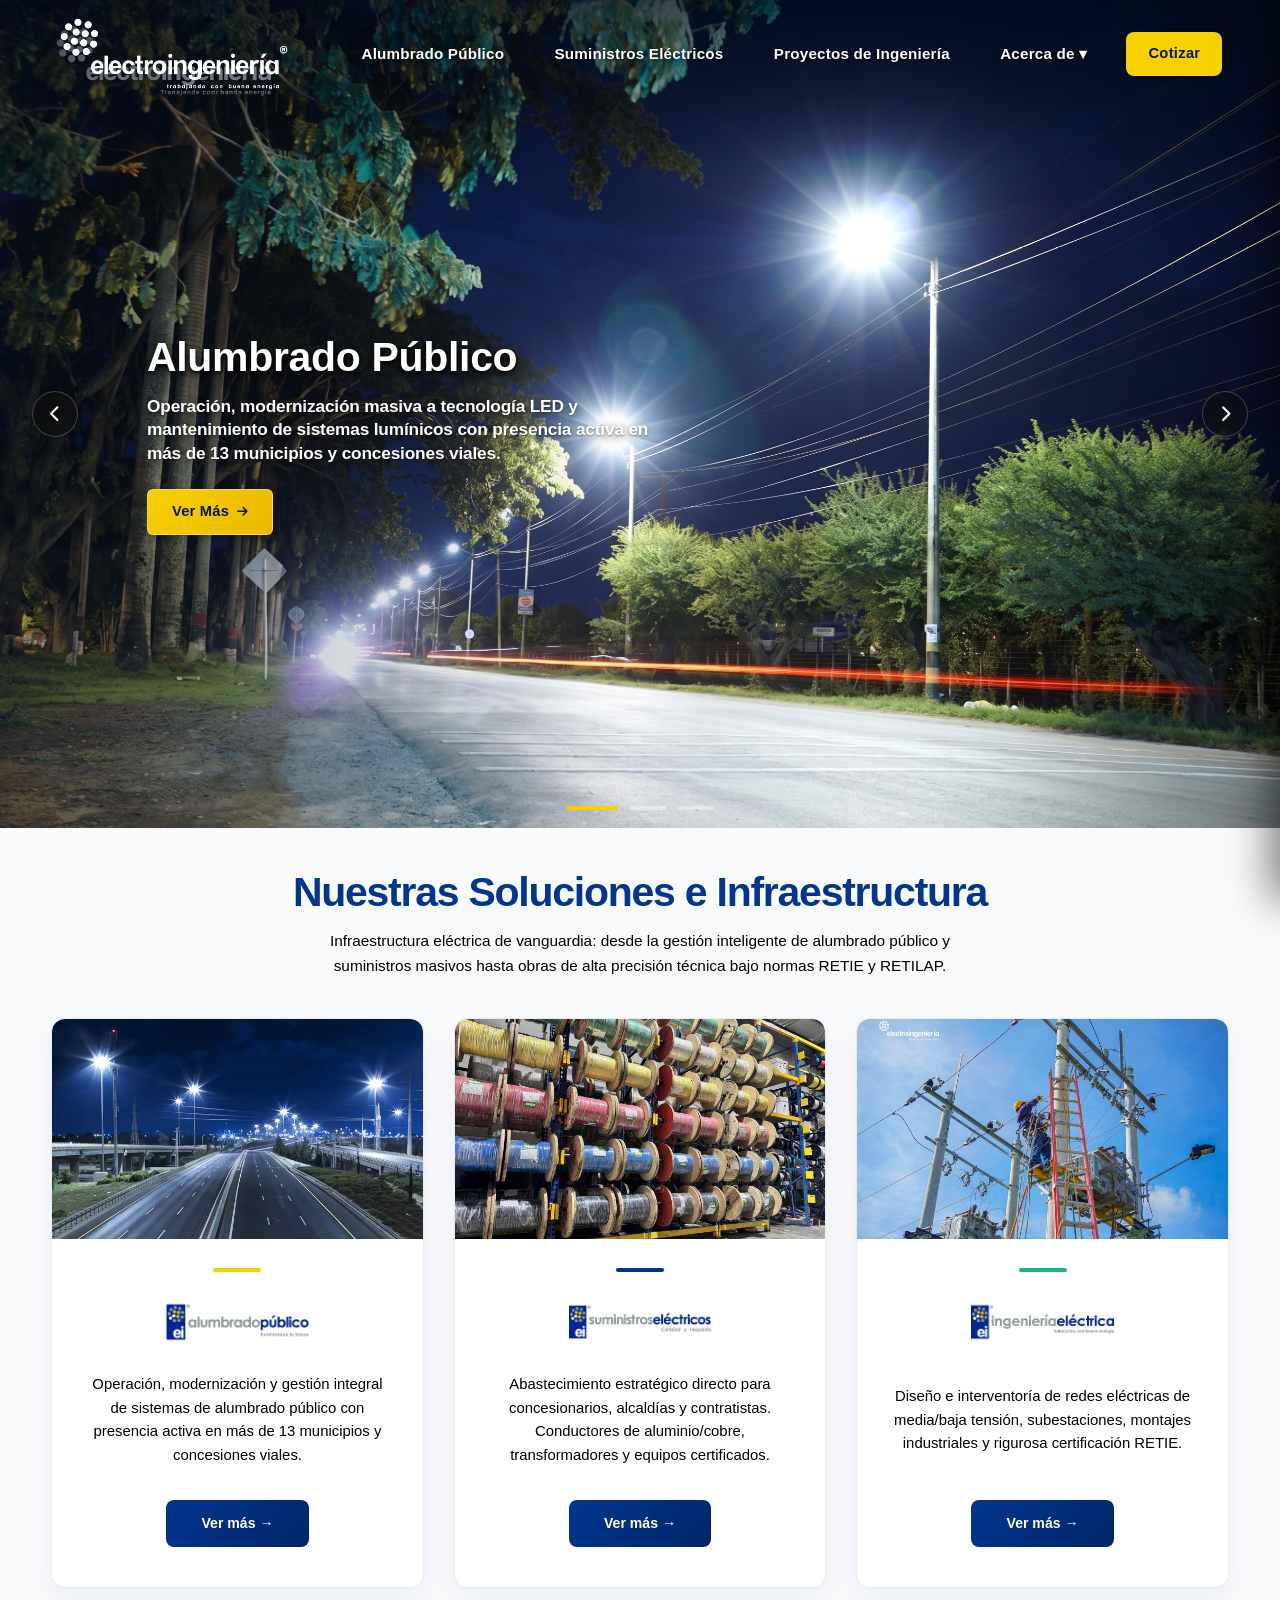
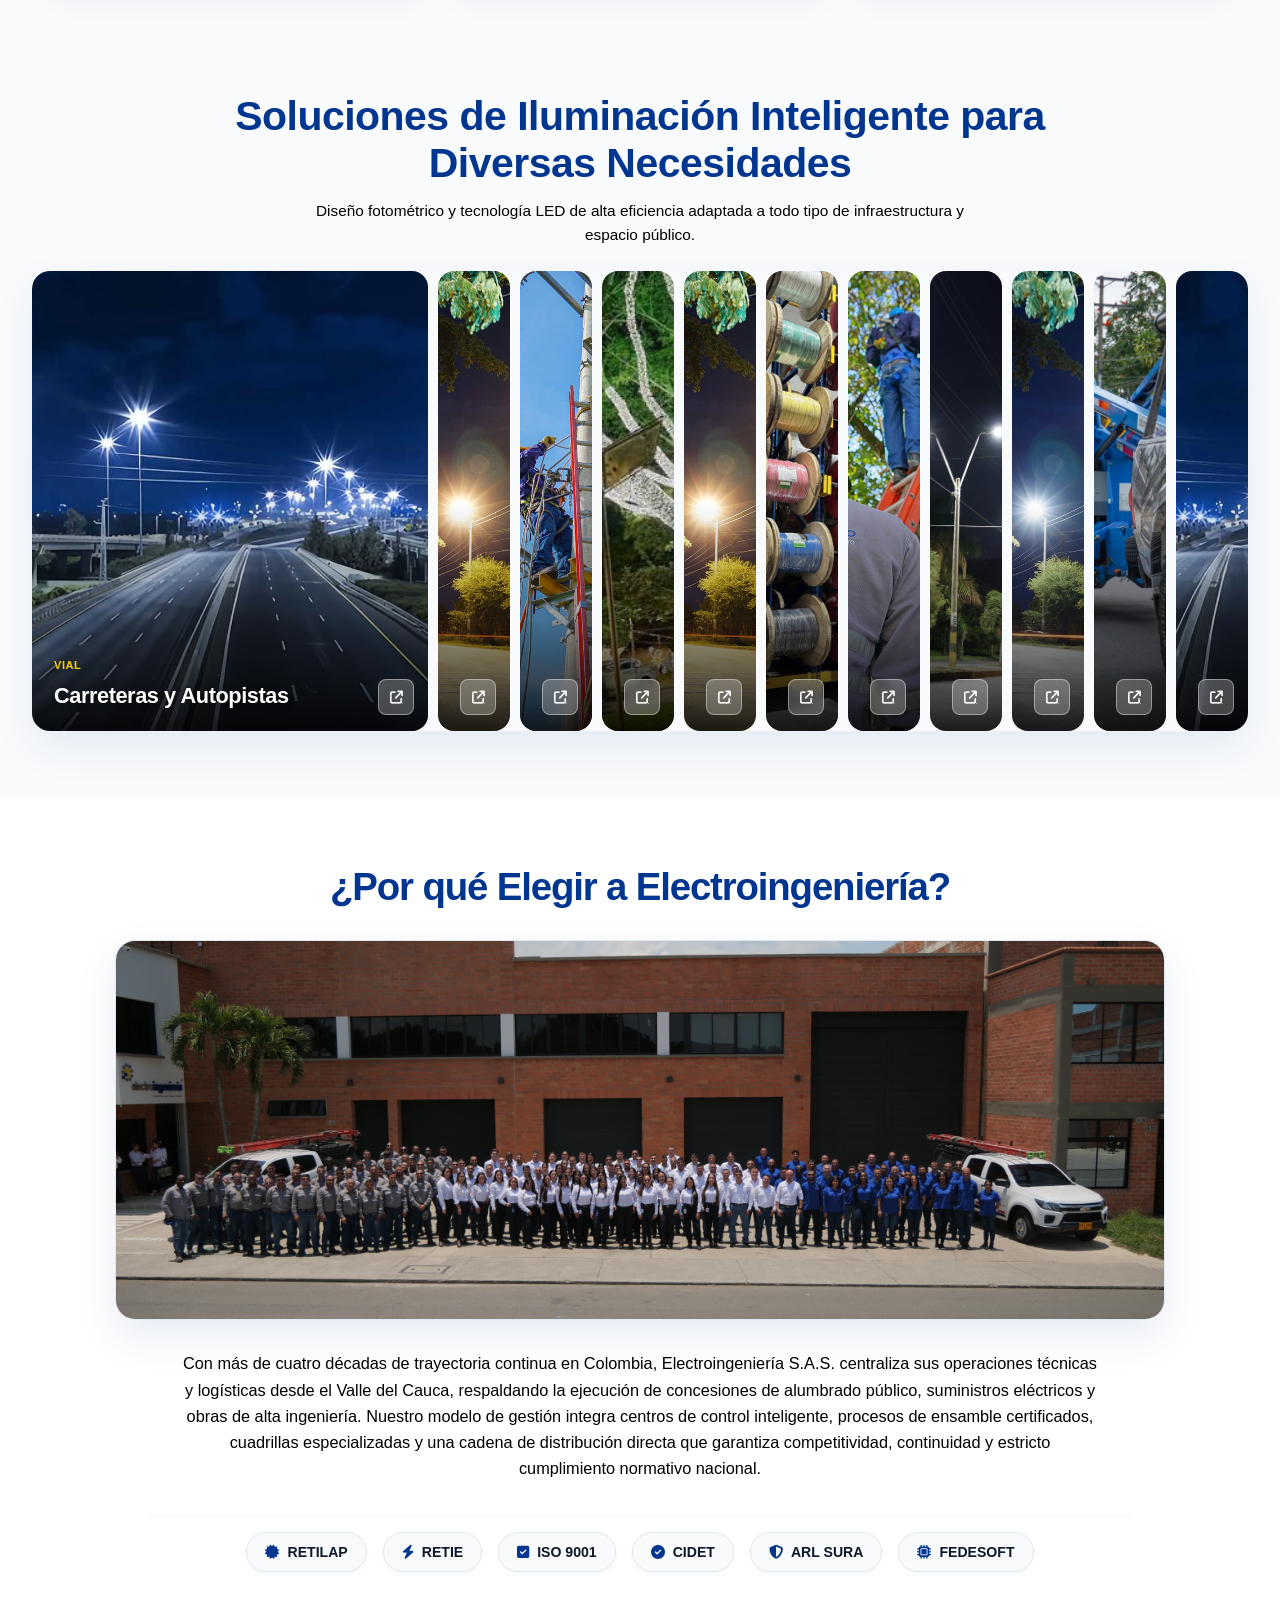
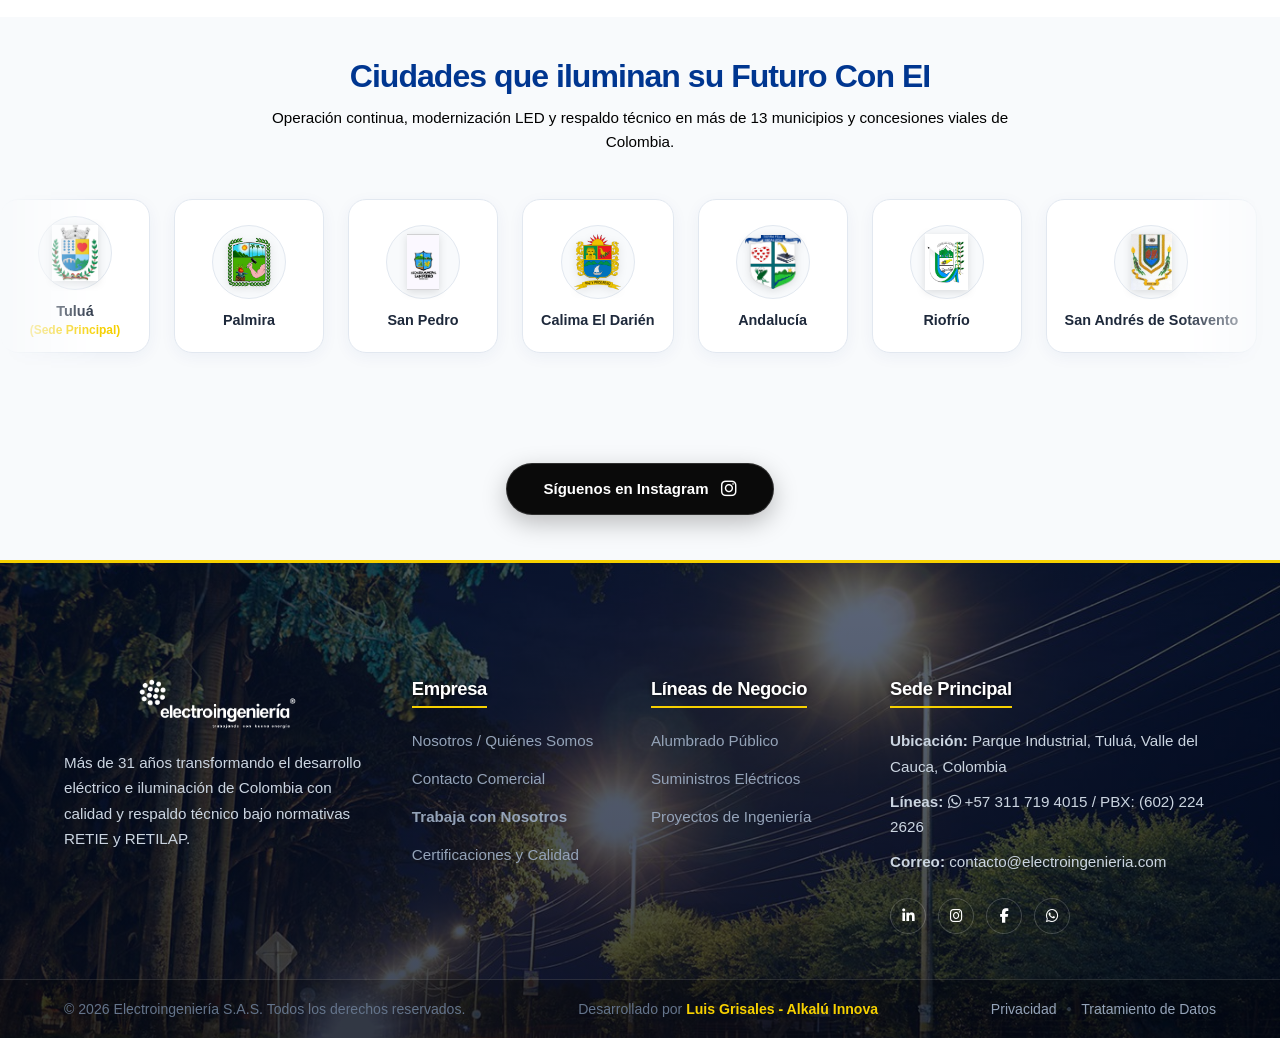
==== commit 16ec4df3: "Add files via upload" ====
--- a/index.html
+++ b/index.html
@@ -124,6 +124,7 @@
       <div class="slide-content-wrapper">
         <div class="container">
           <div class="slide-content">
+            <span class="hero-badge-minimal" style="display:inline-block; font-size: 0.85rem; font-weight: 600; text-transform: uppercase; letter-spacing: 0.08em; color: var(--color-primary-yellow, #F6D000); margin-bottom: 0.5rem;">trabajando con buena energía</span>
             <h1 class="hero-title hero-insignia-title">Alumbrado Público</h1>
             <p class="hero-lead hero-insignia-lead">Operación, modernización masiva a tecnología LED y mantenimiento de sistemas lumínicos con presencia activa en más de 13 municipios y concesiones viales.</p>
             <a href="alumbrado-publico.html" class="btn-slider-action hero-insignia-actions">Ver Más <i class="fa-solid fa-arrow-right"></i></a>
@@ -139,6 +140,7 @@
       <div class="slide-content-wrapper">
         <div class="container">
           <div class="slide-content">
+            <span class="hero-badge-minimal" style="display:inline-block; font-size: 0.85rem; font-weight: 600; text-transform: uppercase; letter-spacing: 0.08em; color: var(--color-primary-yellow, #F6D000); margin-bottom: 0.5rem;">trabajando con buena energía</span>
             <h1 class="hero-title hero-insignia-title">Suministros Eléctricos</h1>
             <p class="hero-lead hero-insignia-lead">Abastecimiento estratégico directo para concesionarios, alcaldías y contratistas. Conductores de aluminio/cobre, transformadores y equipos certificados.</p>
             <a href="suministros.html" class="btn-slider-action hero-insignia-actions">Ver Más <i class="fa-solid fa-arrow-right"></i></a>
@@ -154,6 +156,7 @@
       <div class="slide-content-wrapper">
         <div class="container">
           <div class="slide-content">
+            <span class="hero-badge-minimal" style="display:inline-block; font-size: 0.85rem; font-weight: 600; text-transform: uppercase; letter-spacing: 0.08em; color: var(--color-primary-yellow, #F6D000); margin-bottom: 0.5rem;">trabajando con buena energía</span>
             <h1 class="hero-title hero-insignia-title">Proyectos de Ingeniería</h1>
             <p class="hero-lead hero-insignia-lead">Diseño e interventoría de redes eléctricas de media/baja tensión, subestaciones, montajes industriales y rigurosa certificación RETIE.</p>
             <a href="obras.html" class="btn-slider-action hero-insignia-actions">Ver Más <i class="fa-solid fa-arrow-right"></i></a>
@@ -187,10 +190,10 @@
         </p>
       </div>
 
-      <div class="coverflow-viewport">
+      <div class="coverflow-viewport solutions-grid">
 
         <!-- Tarjeta 1: Alumbrado Público -->
-        <article class="coverflow-card pos-center" data-index="0">
+        <article class="coverflow-card solution-card pos-center" data-index="0">
           <div class="coverflow-img-wrapper">
             <img src="assets/alumbrado/footer.webp" alt="Alumbrado Público" loading="lazy" decoding="async">
           </div>
@@ -203,7 +206,7 @@
         </article>
 
         <!-- Tarjeta 2: Suministros Eléctricos -->
-        <article class="coverflow-card pos-right" data-index="1">
+        <article class="coverflow-card solution-card pos-right" data-index="1">
           <div class="coverflow-img-wrapper">
             <img src="assets/suministros/pasillo2.jpg" alt="Suministros Eléctricos" loading="lazy" decoding="async">
           </div>
@@ -216,7 +219,7 @@
         </article>
 
         <!-- Tarjeta 3: Ingeniería Eléctrica -->
-        <article class="coverflow-card pos-left" data-index="2">
+        <article class="coverflow-card solution-card pos-left" data-index="2">
           <div class="coverflow-img-wrapper">
             <img src="assets/proyectos/1.jpg" alt="Ingeniería de Proyectos" loading="lazy" decoding="async">
           </div>
@@ -556,74 +559,66 @@
   </div>
 
   <!-- Footer Universal Continuo -->
-  <footer class="footer-continuous" id="contacto">
-    <div class="container">
-      <div class="footer-main-grid">
-        
-        <div class="footer-brand-info">
-          <img src="assets/logos/Simbolo ei marca registrada-01.png" alt="ei" loading="lazy" decoding="async">
-          <p>Más de 40 años transformando el desarrollo eléctrico e iluminación de Colombia con calidad y respaldo técnico bajo normativas RETIE y RETILAP.</p>
-        </div>
-
-        <div class="footer-col" id="empresa">
-          <h4>Empresa</h4>
-          <ul class="footer-links-list">
-            <li><a href="nosotros.html">Nosotros / Quiénes Somos</a></li>
-            <li><a href="contacto.html">Contacto Comercial</a></li>
-            <li><a href="nosotros.html#trabaja-con-nosotros">Trabaja con Nosotros</a></li>
-            <li><a href="nosotros.html#certificaciones">Certificaciones y Calidad</a></li>
-          </ul>
-        </div>
-
-        <div class="footer-col">
-          <h4>Líneas de Negocio</h4>
-          <ul class="footer-links-list">
-            <li><a href="alumbrado-publico.html">Alumbrado Público</a></li>
-            <li><a href="suministros.html">Suministros Eléctricos</a></li>
-            <li><a href="obras.html">Proyectos de Ingeniería</a></li>
-          </ul>
-        </div>
-
-        <div class="footer-col footer-col-contact">
-          <h4>Sede Principal</h4>
-          <div class="footer-contact-details">
-            <p><strong>Ubicación:</strong> Parque Industrial, Tuluá, Valle del Cauca, Colombia</p>
-            <p><strong>Líneas:</strong> <a href="https://wa.me/573117194015?text=Hola%20Electroingenier%C3%ADa,%20deseo%20m%C3%A1s%20informaci%C3%B3n" target="_blank" rel="noopener noreferrer" style="color: inherit; text-decoration: none;" aria-label="WhatsApp Oficial"><i class="fa-brands fa-whatsapp text-accent-amber" style="margin-right: 4px;"></i>+57 311 719 4015</a> / PBX: (602) 224 2626</p>
-            <p><strong>Correo:</strong> info@ei.com.co</p>
-          </div>
-
-          <!-- Grupo de Redes Sociales Circulares -->
-          <div class="footer-social-group">
-            <div class="footer-social-icons">
-              <a href="https://co.linkedin.com/company/electroingenier%C3%ADa-s-a-s-" target="_blank" rel="noopener noreferrer" class="social-circle-link" title="LinkedIn" aria-label="LinkedIn de Electroingeniería S.A.S.">
-                <i class="fa-brands fa-linkedin-in"></i>
-              </a>
-              <a href="https://www.instagram.com/electroingenieria/reels/" target="_blank" rel="noopener noreferrer" class="social-circle-link" title="Instagram" aria-label="Instagram de Electroingeniería S.A.S.">
-                <i class="fa-brands fa-instagram"></i>
-              </a>
-              <a href="https://www.facebook.com/electroingenieriaa/" target="_blank" rel="noopener noreferrer" class="social-circle-link" title="Facebook" aria-label="Facebook de Electroingeniería S.A.S.">
-                <i class="fa-brands fa-facebook-f"></i>
-              </a>
-              <a href="https://wa.me/573117194015?text=Hola%20Electroingenier%C3%ADa,%20deseo%20m%C3%A1s%20informaci%C3%B3n" target="_blank" rel="noopener noreferrer" class="social-circle-link" title="WhatsApp" aria-label="WhatsApp Oficial">
-                <i class="fa-brands fa-whatsapp"></i>
-              </a>
-            </div>
-          </div>
-        </div>
-
-      </div>
-
-      <!-- Barra de Créditos Unificada -->
-      <div class="footer-bottom-unified">
-        <p>&copy; 2026 Electroingeniería S.A.S. Todos los derechos reservados.</p>
-        <p>Desarrollado por <strong>Luis Grisales - Alkalu Innova</strong></p>
-        <div style="display: flex; gap: 1.5rem;">
-          <a href="#" style="color: #94A3B8; text-decoration: none;">Privacidad</a>
-          <a href="#" style="color: #94A3B8; text-decoration: none;">Tratamiento de Datos</a>
-        </div>
-      </div>
-    </div>
-  </footer>
+  <footer class="site-footer footer-continuous" id="contacto">
+  <!-- 1. BLOQUE SUPERIOR: 4 COLUMNAS -->
+  <div class="footer-top-grid">
+    <!-- Columna 1: Marca y Reseña -->
+    <div class="footer-col col-brand">
+      <img src="assets/logos/Logos Electroingenieria-01.png" alt="Electroingeniería S.A.S." class="footer-logo">
+      <p>Más de 31 años transformando el desarrollo eléctrico e iluminación de Colombia con calidad y respaldo técnico bajo normativas RETIE y RETILAP.</p>
+    </div>
+
+    <!-- Columna 2: Empresa -->
+    <div class="footer-col">
+      <h4>Empresa</h4>
+      <ul>
+        <li><a href="nosotros.html">Nosotros / Quiénes Somos</a></li>
+        <li><a href="contacto.html">Contacto Comercial</a></li>
+        <li><a href="nosotros.html#trabaja-con-nosotros">Trabaja con Nosotros</a></li>
+        <li><a href="nosotros.html#certificaciones">Certificaciones y Calidad</a></li>
+      </ul>
+    </div>
+
+    <!-- Columna 3: Líneas de Negocio -->
+    <div class="footer-col">
+      <h4>Líneas de Negocio</h4>
+      <ul>
+        <li><a href="alumbrado-publico.html">Alumbrado Público</a></li>
+        <li><a href="suministros.html">Suministros Eléctricos</a></li>
+        <li><a href="obras.html">Proyectos de Ingeniería</a></li>
+      </ul>
+    </div>
+
+    <!-- Columna 4: Sede Principal y Redes -->
+    <div class="footer-col col-contact">
+      <h4>Sede Principal</h4>
+      <p><strong>Ubicación:</strong> Parque Industrial, Tuluá, Valle del Cauca, Colombia</p>
+      <p><strong>Líneas:</strong> <a href="https://wa.me/573117194015?text=Hola%20Electroingenier%C3%ADa,%20deseo%20m%C3%A1s%20informaci%C3%B3n" target="_blank" rel="noopener noreferrer" style="color: inherit; text-decoration: none;"><i class="fa-brands fa-whatsapp text-accent-amber" style="margin-right: 4px;"></i>+57 311 719 4015</a> / PBX: (602) 224 2626</p>
+      <p><strong>Correo:</strong> contacto@electroingenieria.com</p>
+      
+      <div class="footer-social-icons">
+        <a href="https://co.linkedin.com/company/electroingenier%C3%ADa-s-a-s-" target="_blank" rel="noopener noreferrer" aria-label="LinkedIn"><i class="fa-brands fa-linkedin-in"></i></a>
+        <a href="https://www.instagram.com/electroingenieria/reels/" target="_blank" rel="noopener noreferrer" aria-label="Instagram"><i class="fa-brands fa-instagram"></i></a>
+        <a href="https://www.facebook.com/electroingenieriaa/" target="_blank" rel="noopener noreferrer" aria-label="Facebook"><i class="fa-brands fa-facebook-f"></i></a>
+        <a href="https://wa.me/573117194015?text=Hola%20Electroingenier%C3%ADa,%20deseo%20m%C3%A1s%20informaci%C3%B3n" target="_blank" rel="noopener noreferrer" aria-label="WhatsApp"><i class="fa-brands fa-whatsapp"></i></a>
+      </div>
+    </div>
+  </div>
+
+  <!-- 2. BLOQUE INFERIOR: BARRA DE DERECHOS Y CRÉDITOS (SEPARADA) -->
+  <div class="footer-bottom-bar">
+    <div class="footer-bottom-flex">
+      <span class="copyright-text">&copy; 2026 Electroingeniería S.A.S. Todos los derechos reservados.</span>
+      <span class="developer-credit">Desarrollado por <strong>Luis Grisales - Alkalú Innova</strong></span>
+      <div class="legal-links">
+        <a href="javascript:void(0)">Privacidad</a>
+        <span class="sep">&bull;</span>
+        <a href="javascript:void(0)">Tratamiento de Datos</a>
+      </div>
+    </div>
+  </div>
+
+</footer>
 
   <!-- MODAL LIGHTBOX FULLSCREEN (SOLO MÓVIL) -->
   <div id="mobile-image-modal" class="mobile-lightbox" aria-hidden="true">
--- a/css/variables.css
+++ b/css/variables.css
@@ -1,24 +1,32 @@
 @import url('https://fonts.googleapis.com/css2?family=Inter:wght@400;500;600;700;800&display=swap');
 
 :root {
-  --font-primary: 'Inter', -apple-system, BlinkMacSystemFont, 'Segoe UI', Roboto, Helvetica, Arial, sans-serif;
-
-  /* Paleta Oficial - Manual de Identidad Corporativa Electroingeniería S.A.S. */
-  --color-primary: #003690;        /* Pantone 286 C */
+  /* Paleta Cromática Oficial - Manual de Identidad */
+  --color-primary-blue: #003690;     /* Pantone 286 C */
+  --color-primary-yellow: #F6D000;   /* Pantone 109 C */
+  --color-corporate-gray: #A4A8AB;   /* Pantone 429 C */
+  --color-dark-bg: #07162C;          /* Azul marino profundo de contraste */
+  --color-white: #FFFFFF;
+
+  /* Tipografías Oficiales */
+  --font-corporate: 'Neris', 'Century Gothic', -apple-system, BlinkMacSystemFont, 'Segoe UI', Roboto, sans-serif;
+  --font-brand: 'Century Gothic', 'Neris', sans-serif;
+
+  /* Compatibilidad y Tokens de Soporte */
+  --font-primary: var(--font-corporate);
+  --font-family-corp: var(--font-corporate);
+  --font-family-brand: var(--font-brand);
+  --color-primary: var(--color-primary-blue);
   --color-primary-dark: #002666;   /* Variante para hover */
-  --color-accent: #F6D000;         /* Pantone 109 C */
+  --color-accent: var(--color-primary-yellow);
   --color-accent-hover: #E0BC00;   
-  --color-gray-corp: #A4A8AB;      /* Pantone 429 C */
-  --color-gray-dark: #111827;      /* Color de lectura */
+  --color-gray-corp: var(--color-corporate-gray);
+  --color-gray-dark: #1E293B;      /* Color de lectura */
   --color-gray-border: #E2E8F0;
   --color-bg-light: #F8FAFC;       /* Gris claro neutro y limpio */
   --color-bg-white: #FFFFFF;       /* Fondo blanco puro */
-  --color-text-main: #000000;
-  --color-text-muted: #111827;
-
-  /* Tipografías Oficiales */
-  --font-family-corp: var(--font-primary);
-  --font-family-brand: var(--font-primary);
+  --color-text-main: #1E293B;
+  --color-text-muted: #64748B;
 
   /* Estructura y Sombras */
   --radius-sm: 8px;
@@ -35,6 +43,18 @@
   --glass-border: rgba(255, 255, 255, 0.4);
   --ease-elastic: cubic-bezier(0.34, 1.56, 0.64, 1);
   --ease-cinematic: cubic-bezier(0.2, 0.8, 0.2, 1);
+}
+
+/* Aplicación general de lectura */
+body {
+  font-family: var(--font-corporate);
+  color: #1E293B;
+}
+
+/* Encabezados y títulos corporativos */
+h1, h2, h3, h4, h5, h6 {
+  font-family: var(--font-brand);
+  font-weight: 700;
 }
 
 /* ==========================================================================
--- a/css/main.css
+++ b/css/main.css
@@ -6,7 +6,7 @@
 @import url('https://fonts.googleapis.com/css2?family=Inter:wght@400;500;600;700;800&display=swap');
 
 :root {
-  --font-primary: 'Inter', -apple-system, BlinkMacSystemFont, 'Segoe UI', Roboto, Helvetica, Arial, sans-serif;
+  --font-primary: var(--font-corporate, 'Neris', 'Century Gothic', -apple-system, BlinkMacSystemFont, 'Segoe UI', Roboto, sans-serif);
 }
 
 * {
@@ -16,11 +16,11 @@
 }
 
 body {
-  font-family: var(--font-primary);
+  font-family: var(--font-corporate, 'Neris', 'Century Gothic', -apple-system, BlinkMacSystemFont, 'Segoe UI', Roboto, sans-serif);
   -webkit-font-smoothing: antialiased;
   -moz-osx-font-smoothing: grayscale;
   background-color: var(--color-bg-light); /* #f8fafc unificado */
-  color: var(--color-text-main);
+  color: #1E293B;
   line-height: 1.6;
   overflow-x: hidden;
 }
@@ -36,9 +36,10 @@
 .module-heading,
 .unidades-title,
 .about-title {
-  font-family: var(--font-primary);
+  font-family: var(--font-brand, 'Century Gothic', 'Neris', sans-serif);
+  font-weight: 700;
   color: #003690 !important; /* Azul corporativo institucional */
-  letter-spacing: -0.03em;
+  letter-spacing: -0.02em;
   line-height: 1.2;
 }
 
@@ -204,13 +205,13 @@
 header nav,
 header .nav-desktop,
 header .nav-desktop a,
-header a,
+header a:not(.btn-quote-header):not(.btn-cotizar):not([class*="btn"]),
 header .nav-link,
 header span,
 .site-header,
 .site-header nav,
 .site-header .navbar-nav,
-.site-header a,
+.site-header a:not(.btn-quote-header):not(.btn-cotizar):not([class*="btn"]),
 .site-header .nav-link,
 .site-header span,
 .header-transparent,
@@ -220,27 +221,56 @@
 .header-transparent .nav-link,
 .header-transparent span,
 .nav-link {
-  color: #FFFFFF !important;
+  font-family: 'Neris', 'Century Gothic', -apple-system, BlinkMacSystemFont, 'Segoe UI', Roboto, sans-serif !important;
+  font-size: 0.95rem !important;
   font-weight: 600 !important;
-  text-shadow: 0 1px 4px rgba(0, 0, 0, 0.75) !important;
+  letter-spacing: 0.2px !important;
+  color: #FFFFFF !important;
+  text-shadow: 0 1px 4px rgba(0, 0, 0, 0.7) !important;
 }
 
 /* Hover del menú para mantener elegancia */
 .site-header .nav-link:hover,
 .header-transparent .nav-link:hover,
+header nav a:hover,
 .nav-link:hover {
   color: var(--color-accent, #F6D000) !important;
 }
 
 /* El botón Cotizar conserva su texto oscuro dentro de la pastilla amarilla */
+header a[href*="cotizar"],
 .site-header .btn-cotizar,
 .site-header a.btn-cotizar,
 .header-transparent .btn-quote-header,
 .header-transparent a.btn-quote-header,
-.btn-quote-header {
+.btn-quote-header,
+.btn-cotizar,
+.btn-header-cotizar,
+.navbar .btn-primary,
+.nav-btn-cotizar {
+  font-family: 'Neris', 'Century Gothic', sans-serif !important;
+  font-size: 0.92rem !important;
+  font-weight: 700 !important;
+  letter-spacing: 0.3px !important;
   color: #07162C !important;
   text-shadow: none !important;
   background-color: var(--color-accent, #F6D000) !important;
+  padding: 10px 22px !important;
+  border-radius: 8px !important;
+  border: none !important;
+  box-shadow: 0 2px 8px rgba(0, 0, 0, 0.2) !important;
+  transition: transform 0.2s ease, background-color 0.2s ease !important;
+}
+
+header a[href*="cotizar"]:hover,
+.btn-header-cotizar:hover,
+.header-transparent a.btn-quote-header:hover,
+.btn-quote-header:hover,
+.btn-cotizar:hover,
+.site-header .btn-cotizar:hover {
+  background-color: #e5c200 !important;
+  color: #07162C !important;
+  transform: translateY(-1px) !important;
 }
 
 /* Items del menú desplegable */
@@ -755,8 +785,9 @@
   position: absolute;
   top: 0;
   left: 0;
-  width: 100%;
-  z-index: 1000;
+  width: 100% !important;
+  max-width: 100% !important;
+  z-index: 1000 !important;
   background: transparent !important;
   padding: 0 !important;
   min-height: 80px !important;
@@ -764,13 +795,15 @@
 }
 
 .header-inner {
-  max-width: 1360px;
-  margin: 0 auto;
-  padding: 12px 2rem !important;
+  width: 100% !important;
+  max-width: 100% !important;
+  margin: 0 !important;
+  padding: 16px 4.5% !important;
   min-height: 80px !important;
-  display: flex;
-  justify-content: space-between;
-  align-items: center;
+  display: flex !important;
+  justify-content: space-between !important;
+  align-items: center !important;
+  box-sizing: border-box !important;
 }
 
 /* ==========================================================================
@@ -832,57 +865,105 @@
 }
 
 /* ==========================================================================
-   LOGO DESTACADO SIN AFECTAR LA ESTRUCTURA DEL HEADER
-   ========================================================================== */
-
-/* Contenedor del logo en el header */
-.header-logo-container,
+   LOGO OFICIAL EN BLANCO Y ESCALA DESTACADA
+   ========================================================================== */
 .site-logo,
 .navbar-brand,
-.logo-main {
-  position: relative;
-  display: flex;
-  align-items: center;
-  height: 50px; /* Altura de anclaje fija para no deformar el header */
-  overflow: visible !important; /* Permite que la imagen crezca sin empujar el menú */
-  z-index: 15;
-}
-
-/* Imagen del logo */
-.header-logo-container img,
+.brand-logo-container,
+.header-logo-container,
+.logo-main,
+header a[href*="index"] {
+  display: inline-flex !important;
+  align-items: center !important;
+  height: auto !important;
+  min-height: 76px !important;
+  padding: 0 !important;
+  text-decoration: none !important;
+  transition: min-height 0.3s cubic-bezier(0.16, 1, 0.3, 1) !important;
+}
+
+/* El logo pasa a blanco puro y aumenta de tamaño */
 .site-logo img,
 .navbar-brand img,
-.logo-main img {
-  height: 68px !important;       /* Aumento de tamaño visible */
+.brand-logo-container img,
+.header-logo-container img,
+.logo-main img,
+header a[href*="index"] img {
+  height: 76px !important; /* Más grande, destacado y legible */
+  max-height: 76px !important;
   width: auto !important;
-  max-width: none !important;
-  object-fit: contain;
-  transform-origin: left center; /* Crece desde la izquierda hacia afuera */
-  filter: brightness(0) invert(1) drop-shadow(0 2px 4px rgba(0, 0, 0, 0.45)) !important; /* Mayor contraste sobre fondos claros/oscuros */
-  transition: transform 0.25s ease;
-  display: block;
-}
-
-/* Efecto sutil al pasar el mouse (hover opcional) */
+  max-width: 320px !important;
+  object-fit: contain !important;
+  opacity: 1 !important;
+  /* Fuerza el blanco puro si la imagen base tiene color */
+  filter: brightness(0) invert(1) !important;
+  transition: height 0.3s cubic-bezier(0.16, 1, 0.3, 1), max-height 0.3s cubic-bezier(0.16, 1, 0.3, 1), max-width 0.3s cubic-bezier(0.16, 1, 0.3, 1), transform 0.25s ease !important;
+}
+
+.site-logo:hover img,
+.navbar-brand:hover img,
 .header-logo-container:hover img,
-.site-logo:hover img,
-.logo-main:hover img {
-  transform: scale(1.03);
-}
-
-/* Ajuste para dispositivos móviles */
+.logo-main:hover img,
+header a[href*="index"]:hover img {
+  transform: scale(1.03) !important;
+}
+
+/* Reducción dinámica al hacer scroll */
+.header-transparent.scrolled .header-inner,
+header.scrolled .header-inner,
+.header-transparent.scrolled .navbar,
+header.scrolled .navbar,
+.header-transparent.scrolled .navbar-container,
+header.scrolled .navbar-container {
+  padding: 8px 4.5% !important;
+  min-height: 58px !important;
+}
+
+.header-transparent.scrolled .site-logo,
+.header-transparent.scrolled .navbar-brand,
+.header-transparent.scrolled .brand-logo-container,
+.header-transparent.scrolled .header-logo-container,
+.header-transparent.scrolled .logo-main,
+header.scrolled a[href*="index"] {
+  min-height: 46px !important;
+}
+
+.header-transparent.scrolled .site-logo img,
+.header-transparent.scrolled .navbar-brand img,
+.header-transparent.scrolled .brand-logo-container img,
+.header-transparent.scrolled .header-logo-container img,
+.header-transparent.scrolled .logo-main img,
+header.scrolled a[href*="index"] img {
+  height: 46px !important;
+  max-height: 46px !important;
+  max-width: 195px !important;
+}
+
 @media (max-width: 768px) {
-  .header-logo-container,
-  .site-logo,
-  .navbar-brand,
-  .logo-main {
-    height: 40px;
-  }
-  .header-logo-container img,
   .site-logo img,
   .navbar-brand img,
-  .logo-main img {
-    height: 48px !important;
+  .header-logo-container img,
+  .logo-main img,
+  header a[href*="index"] img {
+    height: 56px !important;
+    max-height: 56px !important;
+    max-width: 220px !important;
+  }
+
+  .header-transparent.scrolled .header-inner,
+  header.scrolled .header-inner {
+    padding: 6px 4% !important;
+    min-height: 50px !important;
+  }
+
+  .header-transparent.scrolled .site-logo img,
+  .header-transparent.scrolled .navbar-brand img,
+  .header-transparent.scrolled .header-logo-container img,
+  .header-transparent.scrolled .logo-main img,
+  header.scrolled a[href*="index"] img {
+    height: 40px !important;
+    max-height: 40px !important;
+    max-width: 160px !important;
   }
 }
 
@@ -1191,27 +1272,238 @@
   }
 }
 
-.slider-dots {
-  position: absolute;
-  bottom: 2.5rem;
-  left: 50%;
-  transform: translateX(-50%);
-  z-index: 10;
-  display: flex;
-  gap: 0.7rem;
-}
-
-.dot {
-  width: 16px;
-  height: 4px;
-  background: rgba(255, 255, 255, 0.35);
-  cursor: pointer;
-  transition: var(--transition);
-}
-
-.dot.active {
-  width: 38px;
-  background: var(--color-accent);
+/* ==========================================================================
+   BANNERS Y CARRUSEL DE PANTALLA COMPLETA (FULL HEIGHT VIEWPORT)
+   ========================================================================== */
+
+/* 1. Contenedores del Slider y Banners Principales */
+.hero,
+.hero-banner,
+.page-hero,
+.carousel,
+.carousel-inner,
+.carousel-item,
+.hero .swiper,
+.hero .swiper-wrapper,
+.hero .swiper-slide,
+.hero-slider-section,
+.hero-slider-container,
+.hero-home,
+.hero-insignia,
+.project-detail-hero,
+.detail-hero-section,
+main > section:first-of-type,
+section[class*="hero"] {
+  width: 100% !important;
+  min-height: 92vh !important; /* Llena casi el 100% de la pantalla */
+  height: 92vh !important;
+  position: relative !important;
+  box-sizing: border-box !important;
+}
+
+/* 2. Capa de Imagen de Fondo (Escala amplia sin deformarse) */
+.slide,
+.slide-bg,
+.carousel-item img,
+.swiper-slide img,
+.hero-slide-bg,
+.hero::after,
+.hero-banner::after,
+.page-hero::after,
+.project-detail-hero::after,
+.detail-hero-section::after,
+main > section:first-of-type::after {
+  width: 100% !important;
+  height: 100% !important;
+  min-height: 92vh !important;
+  object-fit: cover !important; /* Cubre todo el espacio sin aplastarse */
+  object-position: center center !important;
+  background-size: cover !important;
+  background-position: center center !important;
+}
+
+/* 3. Posicionamiento del bloque textual: tercio superior-medio izquierdo */
+.carousel-caption,
+.hero-content,
+.hero-text-wrap,
+.swiper-slide .slide-content,
+.slide-content-wrapper,
+.slide-content,
+.hero-insignia-content,
+.project-detail-content,
+main > section:first-of-type > div:not(.slide):not(.detail-hero-overlay):not([class*="overlay"]):not(.slider-dots):not([class*="dots"]):not([class*="indicator"]):not([class*="pagination"]):not(.slider-arrow) {
+  position: absolute !important;
+  top: 30% !important; /* Sube el contenido para despejar la base */
+  left: 6% !important;  /* Alineado a la izquierda */
+  bottom: auto !important;
+  right: auto !important;
+  transform: none !important; /* Elimina desfases de traslación */
+  width: auto !important;
+  max-width: 540px !important;
+  text-align: left !important;
+  margin: 0 !important;
+  padding: 0 !important;
+  z-index: 10 !important;
+}
+
+.slide-content-wrapper .container {
+  width: 100% !important;
+  max-width: 100% !important;
+  margin: 0 !important;
+  padding: 0 !important;
+}
+
+/* 2. Título H1 */
+.carousel-caption h1,
+.hero-content h1,
+.hero-text-wrap h1,
+.hero-title,
+.hero-insignia-title,
+.slide-content h1,
+main > section:first-of-type h1 {
+  font-family: 'Century Gothic', sans-serif !important;
+  font-size: clamp(2.3rem, 3.4vw, 3.2rem) !important;
+  font-weight: 700 !important;
+  color: #FFFFFF !important;
+  line-height: 1.15 !important;
+  margin: 0 0 12px 0 !important;
+  text-shadow: 0 2px 10px rgba(0, 0, 0, 0.9) !important;
+}
+
+/* 3. Párrafo descriptivo */
+.carousel-caption p,
+.hero-content p,
+.hero-text-wrap p,
+.hero-lead,
+.hero-insignia-lead,
+.slide-content p,
+main > section:first-of-type p {
+  font-family: 'Neris', 'Century Gothic', sans-serif !important;
+  font-size: clamp(0.95rem, 1.1vw, 1.1rem) !important;
+  line-height: 1.5 !important;
+  color: #FFFFFF !important;
+  margin: 0 0 20px 0 !important;
+  text-shadow: 0 1px 6px rgba(0, 0, 0, 0.85) !important;
+}
+
+/* 4. Botón de acción: visible al 100% */
+.carousel-caption .btn,
+.hero-content .btn,
+.hero-text-wrap a,
+.btn-slider-action,
+.hero-insignia-actions {
+  display: inline-flex !important;
+  align-items: center !important;
+  padding: 10px 22px !important;
+  background-color: #F6D000 !important;
+  color: #07162C !important;
+  font-family: 'Neris', sans-serif !important;
+  font-weight: 700 !important;
+  font-size: 0.92rem !important;
+  border-radius: 6px !important;
+  text-decoration: none !important;
+  box-shadow: 0 2px 8px rgba(0, 0, 0, 0.3) !important;
+  align-self: flex-start !important;
+  margin: 0 !important;
+}
+
+/* 4. Flechas Laterales de Navegación */
+.carousel-control-prev,
+.carousel-control-next,
+.swiper-button-prev,
+.swiper-button-next,
+.slider-arrow {
+  top: 50% !important;
+  transform: translateY(-50%) !important;
+  z-index: 15 !important;
+}
+
+/* En monitores de escritorio grandes (1080p, 2K, Ultrawide) */
+@media (min-width: 1200px) {
+  .hero,
+  .hero-banner,
+  .page-hero,
+  .carousel,
+  .carousel-inner,
+  .carousel-item,
+  .hero .swiper-slide,
+  .hero-slider-section,
+  .hero-home,
+  .hero-insignia,
+  .project-detail-hero,
+  .detail-hero-section,
+  main > section:first-of-type {
+    min-height: 94vh !important;
+    height: 94vh !important;
+  }
+  .slide,
+  .slide-bg,
+  .hero::after,
+  .hero-banner::after,
+  .page-hero::after,
+  .project-detail-hero::after,
+  .detail-hero-section::after,
+  main > section:first-of-type::after {
+    min-height: 94vh !important;
+    height: 94vh !important;
+  }
+}
+
+.slider-dots,
+.carousel-indicators,
+.hero-dots,
+.swiper-pagination,
+.carousel-pagination,
+[class*="indicators"]:not(.slider-top-indicator),
+[class*="pagination"] {
+  position: absolute !important;
+  bottom: 18px !important;
+  top: auto !important;
+  left: 50% !important;
+  transform: translateX(-50%) !important;
+  display: flex !important;
+  flex-direction: row !important;
+  justify-content: center !important;
+  align-items: center !important;
+  gap: 12px !important;
+  margin: 0 !important;
+  padding: 0 !important;
+  width: auto !important;
+  max-width: none !important;
+  z-index: 30 !important;
+  pointer-events: auto !important;
+}
+
+.dot,
+.carousel-indicators button,
+.carousel-indicators li,
+.slider-dots span,
+.slider-dots div,
+.slider-dots .dot,
+.swiper-pagination-bullet {
+  display: inline-block !important;
+  width: 36px !important;
+  height: 4px !important;
+  border-radius: 2px !important;
+  background-color: rgba(255, 255, 255, 0.4) !important;
+  border: none !important;
+  outline: none !important;
+  cursor: pointer !important;
+  padding: 0 !important;
+  margin: 0 !important;
+  transition: all 0.3s ease !important;
+}
+
+.dot.active,
+.carousel-indicators .active,
+.carousel-indicators button.active,
+.slider-dots span.active,
+.slider-dots div.active,
+.slider-dots .dot.active,
+.swiper-pagination-bullet-active {
+  background-color: #F6D000 !important;
+  width: 52px !important;
+  opacity: 1 !important;
 }
 
 @media (max-width: 992px) {
@@ -1987,19 +2279,565 @@
   color: #111827 !important;
 }
 
-/* 5. Supresión de Watermark */
-.site-domain-tag,
-.hero-domain-link,
-.watermark-url {
+/* ==========================================================================
+   ACLARADO DEFINITIVO DE BANNERS (MÁXIMA LUZ NATURAL)
+   ========================================================================== */
+
+/* 1. Fotografía de fondo: Brillo y contraste naturales al 100% */
+.hero::after,
+.hero-banner::after,
+.page-hero::after,
+.project-detail-hero::after,
+.detail-hero-section::after,
+main > section:first-of-type::after,
+section[class*="hero"]::after,
+.slide-bg,
+.slide.active .slide-bg {
+  filter: brightness(1.05) contrast(1) !important; /* Brillo pleno sin atenuar */
+  opacity: 1 !important;
+}
+
+/* 2. Degradado lateral ultra-sutil (casi transparente) */
+.hero::before,
+.hero-banner::before,
+.page-hero::before,
+.project-detail-hero::before,
+.detail-hero-section::before,
+.detail-hero-overlay,
+.slide-overlay,
+main > section:first-of-type::before,
+section[class*="hero"]::before {
+  content: "" !important;
+  position: absolute !important;
+  inset: 0 !important;
+  /* Sombra ultra ligera: solo 40% en el borde extremo izquierdo y se desvanece al 0% rápido */
+  background: linear-gradient(
+    90deg,
+    rgba(7, 22, 44, 0.40) 0%,
+    rgba(7, 22, 44, 0.18) 25%,
+    rgba(7, 22, 44, 0) 50%
+  ) !important;
+  z-index: 1 !important;
+  pointer-events: none !important;
+}
+
+/* 3. Textos con contraste propio reforzado (legibles sin oscurecer la foto) */
+.hero h1,
+.hero-banner h1,
+.page-hero h1,
+.project-detail-content h1,
+.detail-hero-title,
+.hero-title,
+.hero-insignia-title,
+main > section:first-of-type h1,
+section[class*="hero"] h1 {
+  color: #FFFFFF !important;
+  /* Sombra proyectada limpia y definida para despegar las letras del fondo */
+  text-shadow: 
+    0 2px 4px rgba(0, 0, 0, 0.9),
+    0 4px 14px rgba(0, 0, 0, 0.85) !important;
+}
+
+.hero p,
+.hero-banner p,
+.page-hero p,
+.project-detail-content p,
+.detail-hero-subtitle,
+.hero-lead,
+.hero-insignia-lead,
+main > section:first-of-type p,
+section[class*="hero"] p {
+  color: #FFFFFF !important;
+  text-shadow: 
+    0 1px 3px rgba(0, 0, 0, 0.95),
+    0 2px 8px rgba(0, 0, 0, 0.85) !important;
+}
+
+/* ==========================================================================
+   FOOTER FLUIDO DE EXTREMO A EXTREMO PARA MONITORES ANCHOS
+   ========================================================================== */
+
+.site-footer,
+footer,
+.footer-continuous {
+  width: 100% !important;
+  max-width: 100% !important;
+  background-color: #07162C !important;
+  position: relative !important;
+  overflow: hidden !important;
+  padding: 0 !important;
+  margin: 0 !important;
+  box-sizing: border-box !important;
+}
+
+/* 1. Reset del Contenedor de Columnas */
+footer .container,
+footer .footer-container,
+.footer-top-grid,
+.footer-content {
+  width: 100% !important;
+  max-width: 1750px !important; /* Elimina la restricción estrecha */
+  margin: 0 auto !important;
+  padding: 60px 5% 45px 5% !important; /* Márgenes laterales exactos */
+  display: flex !important;
+  flex-direction: row !important;
+  justify-content: space-between !important; /* Expande las 4 columnas a todo lo ancho */
+  align-items: flex-start !important;
+  gap: 40px !important;
+  box-sizing: border-box !important;
+}
+
+.footer-col {
+  display: flex !important;
+  flex-direction: column !important;
+  text-align: left !important;
+  box-sizing: border-box !important;
+}
+
+/* 2. Distribución y Anchos Proporcionales de Columnas */
+/* Columna 1: Marca y Reseña */
+.footer-top-grid > div:nth-child(1),
+.footer-col:first-child,
+.footer-brand-col,
+.footer-col.col-brand {
+  flex: 0 1 340px !important;
+  min-width: 260px !important;
+}
+
+/* Columnas 2 y 3: Enlaces de Menú */
+.footer-top-grid > div:nth-child(2),
+.footer-top-grid > div:nth-child(3),
+.footer-col:nth-child(2),
+.footer-col:nth-child(3) {
+  flex: 0 1 220px !important;
+  min-width: 180px !important;
+}
+
+/* Columna 4: Sede Principal y Contacto */
+.footer-top-grid > div:nth-child(4),
+.footer-col:last-child,
+.footer-contact-col,
+.footer-col.col-contact {
+  flex: 0 1 360px !important;
+  min-width: 280px !important;
+}
+
+/* 3. Escala Visual y Tipografías */
+.footer-logo,
+.footer-col:first-child img {
+  height: 52px !important;
+  width: auto !important;
+  object-fit: contain !important;
+  margin-bottom: 20px !important;
+  filter: brightness(0) invert(1) !important;
+}
+
+.footer-col p {
+  font-family: 'Neris', sans-serif !important;
+  font-size: 0.95rem !important;
+  line-height: 1.65 !important;
+  color: #CBD5E1 !important;
+  margin: 0 0 10px 0 !important;
+}
+
+.footer-col h4 {
+  font-family: 'Century Gothic', sans-serif !important;
+  font-size: 1.15rem !important;
+  font-weight: 700 !important;
+  color: #FFFFFF !important;
+  margin: 0 0 20px 0 !important;
+  border-bottom: 2px solid #F6D000 !important;
+  padding-bottom: 6px !important;
+  display: inline-block !important;
+  width: fit-content !important;
+}
+
+.footer-col ul {
+  list-style: none !important;
+  padding: 0 !important;
+  margin: 0 !important;
+}
+
+.footer-col ul li {
+  margin-bottom: 12px !important;
+}
+
+.footer-col ul li a {
+  font-family: 'Neris', sans-serif !important;
+  font-size: 0.95rem !important;
+  color: #94A3B8 !important;
+  text-decoration: none !important;
+  transition: color 0.2s ease !important;
+}
+
+.footer-col ul li a:hover {
+  color: #F6D000 !important;
+}
+
+.footer-social-icons {
+  display: flex !important;
+  gap: 12px !important;
+  margin-top: 14px !important;
+}
+
+.footer-social-icons a {
+  display: inline-flex !important;
+  align-items: center !important;
+  justify-content: center !important;
+  width: 36px !important;
+  height: 36px !important;
+  border-radius: 50% !important;
+  border: 1px solid rgba(255, 255, 255, 0.2) !important;
+  color: #FFFFFF !important;
+  text-decoration: none !important;
+  font-size: 0.9rem !important;
+  transition: all 0.2s ease !important;
+}
+
+.footer-social-icons a:hover {
+  border-color: #F6D000 !important;
+  color: #F6D000 !important;
+}
+
+/* 4. Barra Inferior de Derechos y Créditos (Ancho Completo y Centrada) */
+.footer-bottom-bar,
+.footer-bottom {
+  width: 100% !important;
+  border-top: 1px solid rgba(255, 255, 255, 0.12) !important;
+  background: rgba(0, 0, 0, 0.25) !important;
+  padding: 18px 5% !important;
+  box-sizing: border-box !important;
+}
+
+.footer-bottom-flex,
+.footer-bottom-container {
+  max-width: 1750px !important;
+  margin: 0 auto !important;
+  display: flex !important;
+  justify-content: space-between !important;
+  align-items: center !important;
+  font-family: 'Neris', sans-serif !important;
+  font-size: 0.88rem !important;
+  color: #64748B !important;
+  gap: 20px !important;
+}
+
+.developer-credit strong {
+  color: #F6D000 !important;
+}
+
+.legal-links a {
+  color: #94A3B8 !important;
+  text-decoration: none !important;
+}
+
+.legal-links a:hover {
+  color: #F6D000 !important;
+}
+
+.legal-links .sep {
+  margin: 0 6px !important;
+  opacity: 0.4 !important;
+}
+
+/* 5. Franja Oficial (Removida) */
+.corporate-units-strip {
   display: none !important;
 }
 
-
-
-
-
-
-
-
-
-
+/* Adaptación para pantallas medianas / tablets */
+@media (max-width: 1100px) {
+  footer .container,
+  footer .footer-container,
+  .footer-top-grid,
+  .footer-content {
+    flex-wrap: wrap !important;
+    gap: 30px !important;
+  }
+  .footer-col,
+  .footer-top-grid > div:nth-child(1),
+  .footer-top-grid > div:nth-child(2),
+  .footer-top-grid > div:nth-child(3),
+  .footer-top-grid > div:nth-child(4) {
+    flex: 1 1 42% !important;
+  }
+  .footer-bottom-flex,
+  .footer-bottom-container {
+    flex-direction: column !important;
+    text-align: center !important;
+    gap: 12px !important;
+  }
+}
+
+@media (max-width: 640px) {
+  .footer-col,
+  .footer-top-grid > div:nth-child(1),
+  .footer-top-grid > div:nth-child(2),
+  .footer-top-grid > div:nth-child(3),
+  .footer-top-grid > div:nth-child(4) {
+    flex: 1 1 100% !important;
+  }
+}
+
+/* ==========================================================================
+   RESTAURACIÓN DEFINITIVA DE POSICIÓN DE TEXTOS EN BANNERS / CARROUSEL
+   ========================================================================== */
+
+/* 1. Reset del Contenedor de la Diapositiva / Hero */
+.hero,
+.hero-banner,
+.page-hero,
+.carousel-item,
+.hero .swiper-slide,
+.hero-slider-section,
+.hero-home,
+.hero-insignia,
+main > section:first-of-type {
+  display: flex !important;
+  flex-direction: column !important;
+  justify-content: center !important; /* Centrado vertical natural dentro del 90vh */
+  align-items: flex-start !important;  /* Estricto margen izquierdo */
+  padding-left: 6% !important;
+  padding-top: 80px !important;
+  box-sizing: border-box !important;
+  position: relative !important;
+}
+
+/* Diapositivas superpuestas en sliders multicapa */
+.hero-slider-section .slide,
+.hero-slider-container .slide,
+.slide {
+  position: absolute !important;
+  inset: 0 !important;
+  width: 100% !important;
+  height: 100% !important;
+  min-height: 92vh !important;
+  display: flex !important;
+  flex-direction: column !important;
+  justify-content: center !important;
+  align-items: flex-start !important;
+  padding-left: 6% !important;
+  padding-top: 80px !important;
+  padding-bottom: 40px !important;
+  box-sizing: border-box !important;
+  bottom: auto !important;
+}
+
+/* 2. Contenedor de Texto: Eliminar cualquier anclaje hacia el suelo */
+.carousel-caption,
+.hero-content,
+.hero-text-wrap,
+.swiper-slide .slide-content,
+.slide-content-wrapper,
+.slide-content,
+.hero-insignia-content,
+.project-detail-content,
+main > section:first-of-type > div:not(.slide):not(.detail-hero-overlay):not([class*="overlay"]):not(.slider-dots):not([class*="dots"]):not([class*="indicator"]):not([class*="pagination"]):not(.slider-arrow) {
+  position: relative !important; /* Salir del absolute rígido que lo tira al fondo */
+  top: auto !important;
+  bottom: auto !important;
+  left: auto !important;
+  right: auto !important;
+  transform: none !important;
+  margin: 0 !important;
+  padding: 0 !important;
+  width: 100% !important;
+  max-width: 580px !important;
+  text-align: left !important;
+  z-index: 10 !important;
+}
+
+.slide-content-wrapper .container {
+  width: 100% !important;
+  max-width: 100% !important;
+  margin: 0 !important;
+  padding: 0 !important;
+}
+
+/* Forzar en caso de que mantenga position: absolute por Bootstrap */
+.carousel-inner .carousel-caption {
+  position: absolute !important;
+  top: 28% !important;       /* Ubicado en el tercio superior-medio */
+  bottom: auto !important;   /* Anula el anclaje inferior de Bootstrap */
+  left: 6% !important;
+  transform: none !important;
+}
+
+/* 3. Título Principal */
+.carousel-caption h1,
+.hero-content h1,
+.hero-text-wrap h1,
+.hero-title,
+.hero-insignia-title,
+.slide-content h1,
+main > section:first-of-type h1 {
+  font-family: 'Century Gothic', sans-serif !important;
+  font-size: clamp(2.3rem, 3.4vw, 3.2rem) !important;
+  font-weight: 700 !important;
+  color: #FFFFFF !important;
+  line-height: 1.15 !important;
+  margin: 0 0 14px 0 !important;
+  display: block !important;
+  text-shadow: 0 2px 10px rgba(0, 0, 0, 0.9) !important;
+}
+
+/* 4. Párrafo Descriptivo (Restaurar visibilidad) */
+.carousel-caption p,
+.hero-content p,
+.hero-text-wrap p,
+.hero-lead,
+.hero-insignia-lead,
+.slide-content p,
+main > section:first-of-type p {
+  font-family: 'Neris', 'Century Gothic', sans-serif !important;
+  font-size: clamp(0.95rem, 1.15vw, 1.15rem) !important;
+  line-height: 1.55 !important;
+  color: #FFFFFF !important;
+  margin: 0 0 22px 0 !important;
+  display: block !important;
+  visibility: visible !important;
+  opacity: 1 !important;
+  text-shadow: 0 1px 6px rgba(0, 0, 0, 0.85) !important;
+}
+
+/* 5. Botón de Acción (Restaurar visibilidad y proporción) */
+.carousel-caption .btn,
+.hero-content .btn,
+.hero-text-wrap a,
+.hero-content a,
+.btn-slider-action,
+.hero-insignia-actions {
+  display: inline-flex !important;
+  align-items: center !important;
+  padding: 10px 24px !important;
+  background-color: #F6D000 !important;
+  color: #07162C !important;
+  font-family: 'Neris', sans-serif !important;
+  font-weight: 700 !important;
+  font-size: 0.92rem !important;
+  border-radius: 6px !important;
+  text-decoration: none !important;
+  box-shadow: 0 2px 8px rgba(0, 0, 0, 0.3) !important;
+  visibility: visible !important;
+  opacity: 1 !important;
+  margin: 0 !important;
+ }
+
+/* ==========================================================================
+   AJUSTE DE ESCALA Y COMPACIDAD: HISTORIAS DE ÉXITO / CASOS DE ÉXITO
+   ========================================================================== */
+
+/* 1. Contenedor del Carrusel / Slider de Casos de Éxito */
+.success-stories-slider,
+.cases-slider,
+.emblematic-lighting-section .swiper,
+.emblematic-lighting-section .projects-carousel-container,
+.schreder-stage-wrapper .swiper,
+.schreder-stage-wrapper,
+section:has([class*="Guatavita"]) .swiper,
+section:has([class*="Guatavita"]) .carousel,
+.stories-slider-container {
+  max-width: 1380px !important;
+  margin: 25px auto 40px auto !important;
+  padding: 0 4% !important;
+  height: auto !important;
+  min-height: auto !important;
+}
+
+/* 2. Diapositivas / Tarjetas del Carrusel */
+.success-stories-slider .swiper-slide,
+.cases-slider .carousel-item,
+.emblematic-lighting-section .swiper-slide,
+.emblematic-lighting-section .premium-project-slide,
+.schreder-stage-wrapper .swiper-slide,
+.projects-carousel-container .swiper-slide,
+.mySchrederSwiper .swiper-slide,
+.story-card,
+.case-card,
+.premium-project-slide {
+  height: 340px !important;
+  min-height: 340px !important;
+  max-height: 340px !important;
+  width: 44% !important;
+  max-width: 440px !important; /* Evita que una sola tarjeta se trague el ancho */
+  border-radius: 14px !important;
+  overflow: hidden !important;
+  transition: transform 0.3s ease, box-shadow 0.3s ease !important;
+  display: block !important;
+  padding: 0 !important;
+  box-sizing: border-box !important;
+}
+
+/* 3. Contenedor de la Imagen: Reducción de Altura Controlada */
+.story-card-image,
+.case-card-image,
+.story-card .image-wrapper,
+.emblematic-lighting-section .premium-project-slide,
+.schreder-stage-wrapper .premium-project-slide,
+section:has([class*="Guatavita"]) .swiper-slide img,
+section:has([class*="Guatavita"]) .carousel-item img {
+  width: 100% !important;
+  height: 340px !important;       /* Altura moderada y armónica */
+  min-height: 340px !important;
+  max-height: 340px !important;
+  object-fit: cover !important;
+  object-position: center !important;
+  border-radius: 12px !important;
+  display: block !important;
+}
+
+/* 4. Separación y Alineación de Controles Superiores */
+.stories-controls-bar,
+.emblematic-controls-bar,
+.carousel-top-bar,
+section:has([class*="Guatavita"]) .slider-navigation,
+section:has([class*="Guatavita"]) .d-flex:has(.pagination-numbers) {
+  margin-bottom: 20px !important;
+}
+
+/* Ajustes Responsive */
+@media (max-width: 992px) {
+  .story-card-image,
+  .case-card-image,
+  .emblematic-lighting-section .swiper-slide,
+  .emblematic-lighting-section .premium-project-slide,
+  .schreder-stage-wrapper .swiper-slide,
+  .projects-carousel-container .swiper-slide,
+  .mySchrederSwiper .swiper-slide,
+  .premium-project-slide,
+  section:has([class*="Guatavita"]) .swiper-slide img {
+    height: 280px !important;
+    min-height: 280px !important;
+    max-height: 280px !important;
+    width: 60% !important;
+  }
+}
+
+@media (max-width: 600px) {
+  .story-card-image,
+  .case-card-image,
+  .emblematic-lighting-section .swiper-slide,
+  .emblematic-lighting-section .premium-project-slide,
+  .schreder-stage-wrapper .swiper-slide,
+  .projects-carousel-container .swiper-slide,
+  .mySchrederSwiper .swiper-slide,
+  .premium-project-slide,
+  section:has([class*="Guatavita"]) .swiper-slide img {
+    height: 230px !important;
+    min-height: 230px !important;
+    max-height: 230px !important;
+    width: 85% !important;
+  }
+}
+
+
+
+
+
+
+
+
+
+
+
+
--- a/css/components.css
+++ b/css/components.css
@@ -22,58 +22,106 @@
   box-shadow: 0 10px 30px rgba(0, 15, 35, 0.4) !important;
 }
 
+/* Reducción dinámica del contenedor y logo al hacer scroll */
+.header-transparent.scrolled .header-inner,
+header.scrolled .header-inner,
+.header-transparent.scrolled .navbar,
+header.scrolled .navbar,
+.header-transparent.scrolled .navbar-container,
+header.scrolled .navbar-container {
+  padding: 8px 4.5% !important;
+  min-height: 58px !important;
+}
+
+.header-transparent.scrolled .site-logo,
+.header-transparent.scrolled .navbar-brand,
+.header-transparent.scrolled .brand-logo-container,
+.header-transparent.scrolled .header-logo-container,
+.header-transparent.scrolled .logo-main,
+header.scrolled a[href*="index"] {
+  min-height: 46px !important;
+}
+
+.header-transparent.scrolled .site-logo img,
+.header-transparent.scrolled .navbar-brand img,
+.header-transparent.scrolled .brand-logo-container img,
+.header-transparent.scrolled .header-logo-container img,
+.header-transparent.scrolled .logo-main img,
+header.scrolled a[href*="index"] img {
+  height: 46px !important;
+  max-height: 46px !important;
+  max-width: 195px !important;
+}
+
 /* ==========================================================================
-   LOGO DESTACADO SIN AFECTAR LA ESTRUCTURA DEL HEADER
+   LOGO OFICIAL EN BLANCO Y ESCALA DESTACADA
    ========================================================================== */
-
-/* Contenedor del logo en el header */
-.header-logo-container,
 .site-logo,
 .navbar-brand,
-.logo-main {
-  position: relative;
-  display: flex;
-  align-items: center;
-  height: 50px; /* Altura de anclaje fija para no deformar el header */
-  overflow: visible !important; /* Permite que la imagen crezca sin empujar el menú */
-  z-index: 15;
-}
-
-/* Imagen del logo */
-.header-logo-container img,
+.brand-logo-container,
+.header-logo-container,
+.logo-main,
+header a[href*="index"] {
+  display: inline-flex !important;
+  align-items: center !important;
+  height: auto !important;
+  min-height: 76px !important;
+  padding: 0 !important;
+  text-decoration: none !important;
+  transition: min-height 0.3s cubic-bezier(0.16, 1, 0.3, 1) !important;
+}
+
+/* El logo pasa a blanco puro y aumenta de tamaño */
 .site-logo img,
 .navbar-brand img,
-.logo-main img {
-  height: 68px !important;       /* Aumento de tamaño visible */
+.brand-logo-container img,
+.header-logo-container img,
+.logo-main img,
+header a[href*="index"] img {
+  height: 76px !important; /* Más grande, destacado y legible */
+  max-height: 76px !important;
   width: auto !important;
-  max-width: none !important;
-  object-fit: contain;
-  transform-origin: left center; /* Crece desde la izquierda hacia afuera */
-  filter: brightness(0) invert(1) drop-shadow(0 2px 4px rgba(0, 0, 0, 0.45)) !important; /* Mayor contraste sobre fondos claros/oscuros */
-  transition: transform 0.25s ease;
-  display: block;
-}
-
-/* Efecto sutil al pasar el mouse (hover opcional) */
+  max-width: 320px !important;
+  object-fit: contain !important;
+  opacity: 1 !important;
+  /* Fuerza el blanco puro si la imagen base tiene color */
+  filter: brightness(0) invert(1) !important;
+  transition: height 0.3s cubic-bezier(0.16, 1, 0.3, 1), max-height 0.3s cubic-bezier(0.16, 1, 0.3, 1), max-width 0.3s cubic-bezier(0.16, 1, 0.3, 1), transform 0.25s ease !important;
+}
+
+.site-logo:hover img,
+.navbar-brand:hover img,
 .header-logo-container:hover img,
-.site-logo:hover img,
-.logo-main:hover img {
-  transform: scale(1.03);
-}
-
-/* Ajuste para dispositivos móviles */
+.logo-main:hover img,
+header a[href*="index"]:hover img {
+  transform: scale(1.03) !important;
+}
+
 @media (max-width: 768px) {
-  .header-logo-container,
-  .site-logo,
-  .navbar-brand,
-  .logo-main {
-    height: 40px;
-  }
-  .header-logo-container img,
   .site-logo img,
   .navbar-brand img,
-  .logo-main img {
-    height: 48px !important;
+  .header-logo-container img,
+  .logo-main img,
+  header a[href*="index"] img {
+    height: 56px !important;
+    max-height: 56px !important;
+    max-width: 220px !important;
+  }
+
+  .header-transparent.scrolled .header-inner,
+  header.scrolled .header-inner {
+    padding: 6px 4% !important;
+    min-height: 50px !important;
+  }
+
+  .header-transparent.scrolled .site-logo img,
+  .header-transparent.scrolled .navbar-brand img,
+  .header-transparent.scrolled .header-logo-container img,
+  .header-transparent.scrolled .logo-main img,
+  header.scrolled a[href*="index"] img {
+    height: 40px !important;
+    max-height: 40px !important;
+    max-width: 160px !important;
   }
 }
 
@@ -862,63 +910,114 @@
     margin: 0 auto;
 }
 
-.coverflow-viewport {
-  position: relative;
-  width: 100%;
-  max-width: 1100px;
-  height: 560px;
-  margin: 0 auto;
-  display: flex;
-  align-items: center;
-  justify-content: center;
-}
-
 /* ==========================================================================
-   CARRUSEL 3D COVER FLOW: EFECTO SPOTLIGHT & REFLEJO
+   RESET Y ALINEACIÓN DE TARJETAS DE SOLUCIONES E INFRAESTRUCTURA
    ========================================================================== */
-.coverflow-card {
-  position: absolute;
-  width: 370px;
+
+/* Contenedor padre de las tarjetas (Grid / Flex) */
+.solutions-grid,
+.services-grid,
+.cards-container,
+.coverflow-viewport,
+.units-coverflow-section .coverflow-viewport,
+section:has(.card) .row,
+section:has(.solution-card) .row,
+[class*="solution"] .grid {
+  display: grid !important;
+  grid-template-columns: repeat(3, 1fr) !important;
+  gap: 30px !important;
+  align-items: stretch !important; /* Todas con la misma base y altura */
+  margin-top: 40px !important;
+  position: relative !important;
+  z-index: 1 !important;
+  height: auto !important;
+  max-width: 1200px !important;
+}
+
+/* Todas las tarjetas al mismo nivel, sin elevaciones estáticas */
+.solutions-grid > div,
+.services-grid > div,
+.cards-container > div,
+.solution-card,
+.service-card,
+.card,
+.coverflow-card,
+.coverflow-card.pos-center,
+.coverflow-card.pos-left,
+.coverflow-card.pos-right {
+  position: relative !important;
+  top: 0 !important;
+  left: 0 !important;
+  right: auto !important;
+  bottom: auto !important;
+  margin-top: 0 !important;
+  transform: none !important; /* Elimina cualquier translateY negativo fijo */
+  display: flex !important;
+  flex-direction: column !important;
+  height: 100% !important;
+  width: 100% !important;
+  opacity: 1 !important;
+  filter: none !important;
+  z-index: 1 !important;
   background: #FFFFFF;
-  border-radius: var(--radius-md);
+  border-radius: var(--radius-md, 14px);
   border: 1px solid rgba(226, 232, 240, 0.8);
-  box-shadow: 0 12px 35px rgba(0, 30, 80, 0.08);
+  box-shadow: 0 10px 30px rgba(0, 30, 80, 0.06);
   overflow: hidden;
-  cursor: pointer;
-  transform-style: preserve-3d;
-  transition: transform 0.65s var(--ease-cinematic),
-              opacity 0.65s ease,
-              box-shadow 0.65s ease,
-              filter 0.65s ease;
-  will-change: transform, opacity;
-}
-
-/* Tarjeta Central (Activa): Profundidad e iluminación */
-.coverflow-card.pos-center {
-  transform: translateX(0) scale(1) translateZ(60px);
-  opacity: 1;
-  z-index: 10;
-  box-shadow: 0 28px 60px rgba(0, 30, 80, 0.16),
-              0 0 40px rgba(246, 208, 0, 0.12);
-  border-color: rgba(246, 208, 0, 0.4);
-}
-
-.coverflow-card.pos-left {
-  transform: translateX(-310px) scale(0.86) rotateY(16deg) translateZ(-40px);
-  opacity: 0.68;
-  z-index: 5;
-  filter: brightness(0.92);
-}
-
-.coverflow-card.pos-right {
-  transform: translateX(310px) scale(0.86) rotateY(-16deg) translateZ(-40px);
-  opacity: 0.68;
-  z-index: 5;
-  filter: brightness(0.92);
-}
-.coverflow-card:hover:not(.pos-center) {
-  opacity: 0.95;
-  filter: brightness(1);
+}
+
+/* El texto introductorio superior debe mantener su espacio libre */
+section:has(.solution-card) h2,
+section:has(.card) h2,
+section:has(.solution-card) p,
+section:has(.card) p,
+.unidades-header,
+.unidades-title,
+.unidades-subtitle {
+  position: relative !important;
+  z-index: 2 !important;
+}
+
+/* Hover suave opcional SOLO al interactuar, sin romper la fila */
+.solution-card:hover,
+.service-card:hover,
+.card:hover,
+.coverflow-card:hover {
+  transform: translateY(-6px) !important;
+  transition: transform 0.3s ease, box-shadow 0.3s ease !important;
+  box-shadow: 0 18px 40px rgba(0, 30, 80, 0.12) !important;
+}
+
+/* Proporción limpia para la imagen de las tarjetas de soluciones */
+.coverflow-card .coverflow-img-wrapper,
+.solution-card .coverflow-img-wrapper,
+.coverflow-img-wrapper {
+  position: relative !important;
+  height: 220px !important;
+  min-height: 220px !important;
+  max-height: 220px !important;
+  overflow: hidden !important;
+  border-radius: 12px 12px 0 0 !important;
+}
+
+.coverflow-card .coverflow-body,
+.solution-card .coverflow-body {
+  flex: 1 !important;
+  display: flex !important;
+  flex-direction: column !important;
+  justify-content: space-between !important;
+}
+
+/* Responsivo para móviles y tablets */
+@media (max-width: 992px) {
+  .solutions-grid,
+  .services-grid,
+  .cards-container,
+  .coverflow-viewport,
+  .units-coverflow-section .coverflow-viewport {
+    grid-template-columns: 1fr !important;
+    gap: 24px !important;
+  }
 }
 
 /* Imagen con zoom al hover y visualización nítida y limpia */
@@ -1135,89 +1234,485 @@
     text-shadow: 0 1px 4px rgba(0, 0, 0, 0.8) !important;
 }
 
-.footer-main-grid {
-  display: grid;
-  grid-template-columns: 1.4fr 1fr 1fr 1.3fr;
-  gap: 3.5rem;
-  padding-bottom: 4rem;
-}
-
-.footer-brand-info img {
-  height: 60px;
-  margin-bottom: 1.5rem;
-}
-
-.footer-brand-info p {
-  color: #CBD5E1;
-  font-size: 0.92rem;
-  line-height: 1.7;
+/* ==========================================================================
+   BANNERS Y CARRUSEL DE PANTALLA COMPLETA (FULL HEIGHT VIEWPORT)
+   ========================================================================== */
+
+/* 1. Contenedores del Slider y Banners Principales */
+.hero,
+.hero-banner,
+.page-hero,
+.carousel,
+.carousel-inner,
+.carousel-item,
+.hero .swiper,
+.hero .swiper-wrapper,
+.hero .swiper-slide,
+.hero-slider-section,
+.hero-slider-container,
+.hero-home,
+.hero-insignia,
+.project-detail-hero,
+.detail-hero-section,
+main > section:first-of-type,
+section[class*="hero"] {
+  width: 100% !important;
+  min-height: 92vh !important; /* Llena casi el 100% de la pantalla */
+  height: 92vh !important;
+  position: relative !important;
+  box-sizing: border-box !important;
+}
+
+/* 2. Capa de Imagen de Fondo (Escala amplia sin deformarse) */
+.slide,
+.slide-bg,
+.carousel-item img,
+.swiper-slide img,
+.hero-slide-bg,
+.hero::after,
+.hero-banner::after,
+.page-hero::after,
+.project-detail-hero::after,
+.detail-hero-section::after,
+main > section:first-of-type::after {
+  width: 100% !important;
+  height: 100% !important;
+  min-height: 92vh !important;
+  object-fit: cover !important; /* Cubre todo el espacio sin aplastarse */
+  object-position: center center !important;
+  background-size: cover !important;
+  background-position: center center !important;
+}
+
+/* 3. Posicionamiento del bloque textual: tercio superior-medio izquierdo */
+.carousel-caption,
+.hero-content,
+.hero-text-wrap,
+.swiper-slide .slide-content,
+.slide-content-wrapper,
+.slide-content,
+.hero-insignia-content,
+.project-detail-content,
+main > section:first-of-type > div:not(.slide):not(.detail-hero-overlay):not([class*="overlay"]):not(.slider-dots):not([class*="dots"]):not([class*="indicator"]):not([class*="pagination"]):not(.slider-arrow) {
+  position: absolute !important;
+  top: 30% !important; /* Sube el contenido para despejar la base */
+  left: 6% !important;  /* Alineado a la izquierda */
+  bottom: auto !important;
+  right: auto !important;
+  transform: none !important; /* Elimina desfases de traslación */
+  width: auto !important;
+  max-width: 540px !important;
+  text-align: left !important;
+  margin: 0 !important;
+  padding: 0 !important;
+  z-index: 10 !important;
+}
+
+.slide-content-wrapper .container {
+  width: 100% !important;
+  max-width: 100% !important;
+  margin: 0 !important;
+  padding: 0 !important;
+}
+
+/* 2. Título H1 */
+.carousel-caption h1,
+.hero-content h1,
+.hero-text-wrap h1,
+.hero-title,
+.hero-insignia-title,
+.slide-content h1,
+main > section:first-of-type h1 {
+  font-family: 'Century Gothic', sans-serif !important;
+  font-size: clamp(2.3rem, 3.4vw, 3.2rem) !important;
+  font-weight: 700 !important;
+  color: #FFFFFF !important;
+  line-height: 1.15 !important;
+  margin: 0 0 12px 0 !important;
+  text-shadow: 0 2px 10px rgba(0, 0, 0, 0.9) !important;
+}
+
+/* 3. Párrafo descriptivo */
+.carousel-caption p,
+.hero-content p,
+.hero-text-wrap p,
+.hero-lead,
+.hero-insignia-lead,
+.slide-content p,
+main > section:first-of-type p {
+  font-family: 'Neris', 'Century Gothic', sans-serif !important;
+  font-size: clamp(0.95rem, 1.1vw, 1.1rem) !important;
+  line-height: 1.5 !important;
+  color: #FFFFFF !important;
+  margin: 0 0 20px 0 !important;
+  text-shadow: 0 1px 6px rgba(0, 0, 0, 0.85) !important;
+}
+
+/* 4. Botón de acción: visible al 100% */
+.carousel-caption .btn,
+.hero-content .btn,
+.hero-text-wrap a,
+.btn-slider-action,
+.hero-insignia-actions {
+  display: inline-flex !important;
+  align-items: center !important;
+  padding: 10px 22px !important;
+  background-color: #F6D000 !important;
+  color: #07162C !important;
+  font-family: 'Neris', sans-serif !important;
+  font-weight: 700 !important;
+  font-size: 0.92rem !important;
+  border-radius: 6px !important;
+  text-decoration: none !important;
+  box-shadow: 0 2px 8px rgba(0, 0, 0, 0.3) !important;
+  align-self: flex-start !important;
+  margin: 0 !important;
+}
+
+/* 4. Flechas Laterales de Navegación */
+.carousel-control-prev,
+.carousel-control-next,
+.swiper-button-prev,
+.swiper-button-next,
+.slider-arrow {
+  top: 50% !important;
+  transform: translateY(-50%) !important;
+  z-index: 15 !important;
+}
+
+/* En monitores de escritorio grandes (1080p, 2K, Ultrawide) */
+@media (min-width: 1200px) {
+  .hero,
+  .hero-banner,
+  .page-hero,
+  .carousel,
+  .carousel-inner,
+  .carousel-item,
+  .hero .swiper-slide,
+  .hero-slider-section,
+  .hero-home,
+  .hero-insignia,
+  .project-detail-hero,
+  .detail-hero-section,
+  main > section:first-of-type {
+    min-height: 94vh !important;
+    height: 94vh !important;
+  }
+  .slide,
+  .slide-bg,
+  .hero::after,
+  .hero-banner::after,
+  .page-hero::after,
+  .project-detail-hero::after,
+  .detail-hero-section::after,
+  main > section:first-of-type::after {
+    min-height: 94vh !important;
+    height: 94vh !important;
+  }
+}
+
+/* ==========================================================================
+   ANCLAJE ESTRICTO DE INDICADORES / RAYITAS AL BORDE INFERIOR DEL HERO
+   ========================================================================== */
+
+/* 1. Asegurar contexto de posicionamiento en el contenedor principal */
+.hero,
+.hero-banner,
+.page-hero,
+.carousel,
+.slider,
+.swiper,
+.hero-slider-section,
+.hero-home,
+.hero-insignia,
+main > section:first-of-type {
+  position: relative !important;
+}
+
+/* 2. Anclaje al borde inferior absoluto */
+.carousel-indicators,
+.slider-dots,
+.hero-dots,
+.swiper-pagination,
+.carousel-pagination,
+[class*="indicators"]:not(.slider-top-indicator),
+[class*="pagination"] {
+  position: absolute !important;
+  bottom: 18px !important;
+  top: auto !important;
+  left: 50% !important;
+  transform: translateX(-50%) !important;
+  display: flex !important;
+  flex-direction: row !important;
+  justify-content: center !important;
+  align-items: center !important;
+  gap: 12px !important;
+  margin: 0 !important;
+  padding: 0 !important;
+  width: auto !important;
+  max-width: none !important;
+  z-index: 30 !important; /* Siempre por encima del fondo y los textos */
+  pointer-events: auto !important;
+}
+
+/* 3. Diseño homogéneo y estilizado de las barritas */
+.carousel-indicators button,
+.carousel-indicators li,
+.slider-dots span,
+.slider-dots div,
+.slider-dots .dot,
+.swiper-pagination-bullet,
+.dot {
+  display: inline-block !important;
+  width: 36px !important;
+  height: 4px !important;
+  border-radius: 2px !important;
+  background-color: rgba(255, 255, 255, 0.4) !important;
+  border: none !important;
+  outline: none !important;
+  cursor: pointer !important;
+  padding: 0 !important;
+  margin: 0 !important;
+  transition: all 0.3s ease !important;
+}
+
+/* 4. Barra activa en Amarillo Corporativo */
+.carousel-indicators .active,
+.carousel-indicators button.active,
+.slider-dots span.active,
+.slider-dots div.active,
+.slider-dots .dot.active,
+.swiper-pagination-bullet-active,
+.dot.active {
+  background-color: #F6D000 !important; /* Amarillo oficial de marca */
+  width: 52px !important;
+  opacity: 1 !important;
+}
+
+/* ==========================================================================
+   FOOTER FLUIDO DE EXTREMO A EXTREMO PARA MONITORES ANCHOS
+   ========================================================================== */
+
+.site-footer,
+footer,
+.footer-continuous {
+  width: 100% !important;
+  max-width: 100% !important;
+  background-color: #07162C !important;
+  position: relative !important;
+  overflow: hidden !important;
+  padding: 0 !important;
+  margin: 0 !important;
+  box-sizing: border-box !important;
+}
+
+/* 1. Reset del Contenedor de Columnas */
+footer .container,
+footer .footer-container,
+.footer-top-grid,
+.footer-content {
+  width: 100% !important;
+  max-width: 1750px !important; /* Elimina la restricción estrecha */
+  margin: 0 auto !important;
+  padding: 60px 5% 45px 5% !important; /* Márgenes laterales exactos */
+  display: flex !important;
+  flex-direction: row !important;
+  justify-content: space-between !important; /* Expande las 4 columnas a todo lo ancho */
+  align-items: flex-start !important;
+  gap: 40px !important;
+  box-sizing: border-box !important;
+}
+
+.footer-col {
+  display: flex !important;
+  flex-direction: column !important;
+  text-align: left !important;
+  box-sizing: border-box !important;
+}
+
+/* 2. Distribución y Anchos Proporcionales de Columnas */
+/* Columna 1: Marca y Reseña */
+.footer-top-grid > div:nth-child(1),
+.footer-col:first-child,
+.footer-brand-col,
+.footer-col.col-brand {
+  flex: 0 1 340px !important;
+  min-width: 260px !important;
+}
+
+/* Columnas 2 y 3: Enlaces de Menú */
+.footer-top-grid > div:nth-child(2),
+.footer-top-grid > div:nth-child(3),
+.footer-col:nth-child(2),
+.footer-col:nth-child(3) {
+  flex: 0 1 220px !important;
+  min-width: 180px !important;
+}
+
+/* Columna 4: Sede Principal y Contacto */
+.footer-top-grid > div:nth-child(4),
+.footer-col:last-child,
+.footer-contact-col,
+.footer-col.col-contact {
+  flex: 0 1 360px !important;
+  min-width: 280px !important;
+}
+
+/* 3. Escala Visual y Tipografías */
+.footer-logo,
+.footer-col:first-child img {
+  height: 52px !important;
+  width: auto !important;
+  object-fit: contain !important;
+  margin-bottom: 20px !important;
+  filter: brightness(0) invert(1) !important;
+}
+
+.footer-col p {
+  font-family: 'Neris', sans-serif !important;
+  font-size: 0.95rem !important;
+  line-height: 1.65 !important;
+  color: #CBD5E1 !important;
+  margin: 0 0 10px 0 !important;
 }
 
 .footer-col h4 {
-  color: #FFFFFF;
-  font-size: 1.15rem;
-  font-weight: 700;
-  margin-bottom: 1.3rem;
-  position: relative;
-  display: inline-block;
-  padding-bottom: 0.3rem;
-}
-
-.footer-col h4::after {
-  content: '';
-  position: absolute;
-  bottom: 0;
-  left: 0;
-  width: 24px;
-  height: 2px;
-  background: var(--color-accent);
-}
-
-.footer-links-list {
-  list-style: none;
-  display: flex;
-  flex-direction: column;
-  gap: 0.8rem;
-}
-
-.footer-links-list a {
-  color: #FFFFFF;
-  text-decoration: none;
-  font-size: 0.92rem;
-  transition: var(--transition);
-}
-
-.footer-links-list a:hover {
-  color: var(--color-accent);
-  padding-left: 4px;
-}
-
-.footer-contact-details {
-  display: flex;
-  flex-direction: column;
-  gap: 1rem;
-  color: #CBD5E1;
-  font-size: 0.92rem;
-}
-
-.footer-contact-details strong {
-  color: #FFFFFF;
-}
-
-.footer-bottom-unified {
-  border-top: 1px solid rgba(255, 255, 255, 0.1);
-  padding: 1.8rem 0;
-  display: flex;
-  justify-content: space-between;
-  align-items: center;
-  font-size: 0.86rem;
-  color: #94A3B8;
-  flex-wrap: wrap;
-  gap: 1rem;
-}
-
-.footer-bottom-unified strong {
-  color: #F1F5F9;
+  font-family: 'Century Gothic', sans-serif !important;
+  font-size: 1.15rem !important;
+  font-weight: 700 !important;
+  color: #FFFFFF !important;
+  margin: 0 0 20px 0 !important;
+  border-bottom: 2px solid #F6D000 !important;
+  padding-bottom: 6px !important;
+  display: inline-block !important;
+  width: fit-content !important;
+}
+
+.footer-col ul {
+  list-style: none !important;
+  padding: 0 !important;
+  margin: 0 !important;
+}
+
+.footer-col ul li {
+  margin-bottom: 12px !important;
+}
+
+.footer-col ul li a {
+  font-family: 'Neris', sans-serif !important;
+  font-size: 0.95rem !important;
+  color: #94A3B8 !important;
+  text-decoration: none !important;
+  transition: color 0.2s ease !important;
+}
+
+.footer-col ul li a:hover {
+  color: #F6D000 !important;
+}
+
+.footer-social-icons {
+  display: flex !important;
+  gap: 12px !important;
+  margin-top: 14px !important;
+}
+
+.footer-social-icons a {
+  display: inline-flex !important;
+  align-items: center !important;
+  justify-content: center !important;
+  width: 36px !important;
+  height: 36px !important;
+  border-radius: 50% !important;
+  border: 1px solid rgba(255, 255, 255, 0.2) !important;
+  color: #FFFFFF !important;
+  text-decoration: none !important;
+  font-size: 0.9rem !important;
+  transition: all 0.2s ease !important;
+}
+
+.footer-social-icons a:hover {
+  border-color: #F6D000 !important;
+  color: #F6D000 !important;
+}
+
+/* 4. Barra Inferior de Derechos y Créditos (Ancho Completo y Centrada) */
+.footer-bottom-bar,
+.footer-bottom {
+  width: 100% !important;
+  border-top: 1px solid rgba(255, 255, 255, 0.12) !important;
+  background: rgba(0, 0, 0, 0.25) !important;
+  padding: 18px 5% !important;
+  box-sizing: border-box !important;
+}
+
+.footer-bottom-flex,
+.footer-bottom-container {
+  max-width: 1750px !important;
+  margin: 0 auto !important;
+  display: flex !important;
+  justify-content: space-between !important;
+  align-items: center !important;
+  font-family: 'Neris', sans-serif !important;
+  font-size: 0.88rem !important;
+  color: #64748B !important;
+  gap: 20px !important;
+}
+
+.developer-credit strong {
+  color: #F6D000 !important;
+}
+
+.legal-links a {
+  color: #94A3B8 !important;
+  text-decoration: none !important;
+}
+
+.legal-links a:hover {
+  color: #F6D000 !important;
+}
+
+.legal-links .sep {
+  margin: 0 6px !important;
+  opacity: 0.4 !important;
+}
+
+/* 5. Franja Oficial (Removida) */
+.corporate-units-strip {
+  display: none !important;
+}
+
+/* Adaptación para pantallas medianas / tablets */
+@media (max-width: 1100px) {
+  footer .container,
+  footer .footer-container,
+  .footer-top-grid,
+  .footer-content {
+    flex-wrap: wrap !important;
+    gap: 30px !important;
+  }
+  .footer-col,
+  .footer-top-grid > div:nth-child(1),
+  .footer-top-grid > div:nth-child(2),
+  .footer-top-grid > div:nth-child(3),
+  .footer-top-grid > div:nth-child(4) {
+    flex: 1 1 42% !important;
+  }
+  .footer-bottom-flex,
+  .footer-bottom-container {
+    flex-direction: column !important;
+    text-align: center !important;
+    gap: 12px !important;
+  }
+}
+
+@media (max-width: 640px) {
+  .footer-col,
+  .footer-top-grid > div:nth-child(1),
+  .footer-top-grid > div:nth-child(2),
+  .footer-top-grid > div:nth-child(3),
+  .footer-top-grid > div:nth-child(4) {
+    flex: 1 1 100% !important;
+  }
 }
 
 @media (max-width: 992px) {
@@ -3892,119 +4387,209 @@
 /* ==========================================================================
    PÁGINA DETALLE DE PROYECTOS (PLANTILLA DINÁMICA)
    ========================================================================== */
-.detail-hero-section {
-  position: relative;
-  min-height: 480px;
-  display: flex;
-  align-items: center;
-  background-size: cover;
-  background-position: center;
-  color: #FFFFFF;
-  padding: 130px 0 70px 0;
-  transition: background-image 0.4s ease;
-}
-
-.detail-hero-overlay {
-  position: absolute;
-  inset: 0;
+/* ==========================================================================
+   PLANTILLA DETALLE DE PROYECTO (HERO & CONTENIDO)
+   ========================================================================== */
+
+/* 1. Contenedor principal de la cabecera del proyecto */
+.detail-hero-section,
+.project-detail-hero,
+main.project-detail > section:first-of-type,
+section.project-hero {
+  position: relative !important;
+  width: 100% !important;
+  min-height: 80vh !important;
+  display: flex !important;
+  align-items: center !important;
+  justify-content: flex-start !important; /* Forzar inicio a la izquierda */
+  padding: 100px 0 60px 6% !important;
+  box-sizing: border-box !important;
+  overflow: hidden !important;
+  background-color: #07162C !important;
+}
+
+/* 2. Capa de Imagen de Fondo */
+.detail-hero-section::after,
+.project-detail-hero::after,
+section.project-hero::after {
+  content: "" !important;
+  position: absolute !important;
+  inset: -10px !important;
+  background-image: inherit !important;
+  background-size: cover !important;
+  background-position: center right !important; /* Enfoca el elemento visual a la derecha */
+  background-repeat: no-repeat !important;
+  filter: brightness(1.05) contrast(1) !important;
+  opacity: 1 !important;
+  z-index: 0 !important;
+  animation: heroKenBurnsZoom 22s ease-in-out infinite alternate !important;
+  pointer-events: none !important;
+}
+
+/* 3. Degradado Lateral Izquierdo Protector */
+.detail-hero-overlay,
+.project-detail-hero::before,
+section.project-hero::before {
+  content: "" !important;
+  position: absolute !important;
+  inset: 0 !important;
+  width: 100% !important;
+  height: 100% !important;
+  max-width: none !important;
   background: linear-gradient(
     90deg,
-    rgba(0, 0, 0, 0.46) 0%,
-    rgba(0, 0, 0, 0.22) 28%,
-    rgba(0, 0, 0, 0.04) 52%,
-    rgba(0, 0, 0, 0) 70%
-  );
-  z-index: 1;
-}
-
-.detail-hero-container {
-  position: relative;
-  z-index: 2;
-  max-width: 900px;
-}
-
-.btn-back-link {
-  display: inline-flex;
-  align-items: center;
-  gap: 8px;
-  background: rgba(255, 255, 255, 0.12);
-  backdrop-filter: blur(6px);
-  border: 1px solid rgba(255, 255, 255, 0.25);
-  color: #FFFFFF;
-  padding: 7px 16px;
-  border-radius: 9999px;
-  font-size: 13px;
-  font-weight: 700;
-  text-decoration: none;
-  margin-bottom: 20px;
-  transition: all 0.25s ease;
-}
-
-.btn-back-link:hover {
-  background: var(--color-accent);
-  color: #0F172A;
-  border-color: var(--color-accent);
-  transform: translateX(-4px);
-}
-
-.detail-category-badge {
-  display: inline-flex;
-  align-items: center;
-  gap: 6px;
-  background: rgba(246, 208, 0, 0.15);
-  border: 1px solid var(--color-accent);
-  color: var(--color-accent);
-  padding: 4px 12px;
-  border-radius: 6px;
-  font-size: 11px;
-  font-weight: 800;
-  letter-spacing: 1px;
-  text-transform: uppercase;
-  margin-bottom: 14px;
-}
-
-.detail-hero-title {
-  font-size: clamp(28px, 3.6vw, 46px);
-  font-weight: 900;
-  line-height: 1.15;
-  color: #FFFFFF;
-  margin-bottom: 16px;
-  text-shadow: 0 2px 14px rgba(0, 0, 0, 0.5);
-}
-
-.detail-hero-subtitle {
-  font-family: var(--font-family-corp);
-  font-size: clamp(1.05rem, 1.35vw, 1.22rem);
-  line-height: 1.35;
-  color: #FFFFFF;
-  font-weight: 700;
-  letter-spacing: -0.01em;
-  text-shadow: 0 2px 10px rgba(0, 0, 0, 0.55), 0 1px 2px rgba(0, 0, 0, 0.35);
-  margin-bottom: 26px;
-  max-width: 820px;
-}
-
-.detail-badges-row {
-  display: flex;
-  gap: 16px;
-  flex-wrap: wrap;
-}
-
-.detail-badge-item {
-  display: inline-flex;
-  align-items: center;
-  gap: 7px;
-  font-size: 12.5px;
-  font-weight: 700;
-  color: #F8FAFC;
-  background: rgba(255, 255, 255, 0.1);
-  padding: 6px 14px;
-  border-radius: 9999px;
-  border: 1px solid rgba(255, 255, 255, 0.18);
-}
-
-.detail-badge-item i {
-  color: var(--color-accent);
+    rgba(7, 22, 44, 0.40) 0%,
+    rgba(7, 22, 44, 0.18) 25%,
+    rgba(7, 22, 44, 0) 50%
+  ) !important;
+  z-index: 1 !important;
+  pointer-events: none !important;
+}
+
+/* 4. Bloque de Textos y Metadatos (Alineado a la Izquierda) */
+.detail-hero-container,
+.project-detail-content,
+.project-hero-content,
+section.project-hero > div:not(.detail-hero-overlay),
+.detail-hero-section > div:not(.detail-hero-overlay),
+main.project-detail > section:first-of-type > div:not(.detail-hero-overlay) {
+  position: relative !important;
+  z-index: 2 !important;
+  width: 100% !important;
+  max-width: 620px !important;
+  margin-left: 0 !important;
+  margin-right: auto !important;
+  padding: 0 !important;
+  text-align: left !important;
+}
+
+/* Reset de .container dentro del Hero de Detalle para anular el centrado */
+.detail-hero-section .container,
+section.project-hero .container {
+  width: 100% !important;
+  max-width: 620px !important;
+  margin: 0 !important;
+  padding: 0 !important;
+}
+
+/* Botón "Volver" */
+.btn-back-link,
+.btn-back-project,
+a[class*="back"] {
+  display: inline-flex !important;
+  align-items: center !important;
+  gap: 8px !important;
+  background: rgba(255, 255, 255, 0.12) !important;
+  color: #FFFFFF !important;
+  border: 1px solid rgba(255, 255, 255, 0.25) !important;
+  padding: 8px 16px !important;
+  border-radius: 20px !important;
+  font-family: 'Neris', sans-serif !important;
+  font-size: 0.85rem !important;
+  margin-bottom: 20px !important;
+  text-decoration: none !important;
+  backdrop-filter: blur(6px) !important;
+  transition: all 0.25s ease !important;
+}
+
+.btn-back-link:hover,
+.btn-back-project:hover {
+  background: #F6D000 !important;
+  color: #07162C !important;
+  border-color: #F6D000 !important;
+  transform: translateX(-4px) !important;
+}
+
+/* Badge de Categoría (Deporte & Recreación) */
+.detail-category-badge,
+.project-category-badge {
+  display: inline-block !important;
+  font-family: 'Century Gothic', sans-serif !important;
+  font-size: 0.75rem !important;
+  font-weight: 700 !important;
+  color: #F6D000 !important;
+  letter-spacing: 1px !important;
+  text-transform: uppercase !important;
+  border: 1px solid #F6D000 !important;
+  padding: 4px 12px !important;
+  border-radius: 4px !important;
+  margin-bottom: 14px !important;
+}
+
+/* Título del Proyecto */
+.detail-hero-title,
+.project-detail-content h1,
+section.project-hero h1 {
+  font-family: 'Century Gothic', sans-serif !important;
+  font-size: clamp(2.4rem, 3.4vw, 3.2rem) !important;
+  font-weight: 700 !important;
+  color: #FFFFFF !important;
+  line-height: 1.15 !important;
+  margin: 0 0 14px 0 !important;
+  text-shadow: 0 2px 10px rgba(0, 0, 0, 0.85) !important;
+}
+
+/* Párrafo Descriptivo */
+.detail-hero-subtitle,
+.project-detail-content p,
+section.project-hero p {
+  font-family: 'Neris', 'Century Gothic', sans-serif !important;
+  font-size: 1.05rem !important;
+  line-height: 1.55 !important;
+  color: rgba(255, 255, 255, 0.95) !important;
+  margin: 0 0 24px 0 !important;
+  text-shadow: 0 1px 6px rgba(0, 0, 0, 0.8) !important;
+}
+
+/* Badges / Fichas Técnicas (Clase I, II, Flicker, CRI) */
+.detail-badges-row,
+.project-specs-list,
+.project-tags {
+  display: flex !important;
+  flex-wrap: wrap !important;
+  gap: 12px !important;
+  margin-top: 18px !important;
+}
+
+.detail-badge-item,
+.project-spec-item,
+.project-tags span {
+  display: inline-flex !important;
+  align-items: center !important;
+  gap: 6px !important;
+  background: rgba(7, 22, 44, 0.65) !important;
+  border: 1px solid rgba(255, 255, 255, 0.2) !important;
+  color: #FFFFFF !important;
+  padding: 6px 14px !important;
+  border-radius: 20px !important;
+  font-family: 'Neris', sans-serif !important;
+  font-size: 0.82rem !important;
+  backdrop-filter: blur(4px) !important;
+}
+
+.detail-badge-item i,
+.project-spec-item i {
+  color: #F6D000 !important;
+}
+
+@media (max-width: 768px) {
+  .detail-hero-section,
+  .project-detail-hero,
+  section.project-hero {
+    padding: 100px 5% 50px 5% !important;
+    min-height: auto !important;
+  }
+
+  .detail-hero-overlay,
+  .project-detail-hero::before,
+  section.project-hero::before {
+    background: linear-gradient(
+      180deg,
+      rgba(7, 22, 44, 0.94) 0%,
+      rgba(7, 22, 44, 0.85) 60%,
+      rgba(7, 22, 44, 0.70) 100%
+    ) !important;
+  }
 }
 
 /* Ficha Técnica: Grilla de Especificaciones */
@@ -4979,15 +5564,22 @@
 .alumbrado-hero-section,
 .inner-hero-banner,
 .hero-nosotros,
-.hero-contacto {
-  height: 580px !important;
-  min-height: 520px !important;
-  max-height: 640px !important;
-  padding: 0 !important;
-  display: flex;
-  align-items: center;
+.hero-contacto,
+.hero,
+.hero-banner,
+.page-hero,
+main > section:first-of-type,
+section[class*="hero"] {
   position: relative !important;
+  width: 100% !important;
+  min-height: 75vh !important;
+  display: flex !important;
+  align-items: center !important;
+  justify-content: flex-start !important;
+  padding: 80px 0 60px 7% !important;
+  box-sizing: border-box !important;
   overflow: hidden !important;
+  background-color: #07162C !important;
 }
 
 /* ==========================================================================
@@ -7870,12 +8462,12 @@
   background: rgba(255, 255, 255, 0.35);
 }
 
-/* Deshabilitar completamente en pantallas mayores a 768px */
-@media (min-width: 769px) {
-  .mobile-lightbox,
-  .mobile-lightbox.is-open {
-    display: none !important;
-  }
+/* Lightbox universal (móvil y escritorio) */
+.mobile-lightbox.is-open,
+.lightbox-modal.is-open {
+  display: flex !important;
+  opacity: 1 !important;
+  pointer-events: auto !important;
 }
 
 /* ==========================================================================
@@ -7942,23 +8534,860 @@
   color: #111827 !important;
 }
 
-/* 5. Supresión de Watermark */
-.site-domain-tag,
-.hero-domain-link,
-.watermark-url {
+
+/* ==========================================================================
+   ZOOM UNIVERSAL EN FOTOS DE GALERÍAS Y PROYECTOS (SECCIÓN 2.D)
+   ========================================================================== */
+.card-img,
+.card-image-wrap,
+.gallery-item,
+.about-image-container,
+.module-card-img,
+.fleet-image-frame,
+.story-media-box {
+  position: relative !important;
+  min-height: 380px !important;
+  overflow: hidden !important;
+  border-radius: 12px !important;
+  cursor: zoom-in !important;
+}
+
+.card-img img,
+.card-image-wrap img,
+.gallery-item img,
+.about-image-container img,
+.module-card-img img,
+.fleet-image-frame img,
+.story-media-box img,
+.coverflow-img-wrapper img {
+  width: 100% !important;
+  height: 100% !important;
+  object-fit: cover !important;
+  transition: transform 0.45s ease, filter 0.3s ease !important;
+}
+
+.card-img:hover img,
+.card-image-wrap:hover img,
+.gallery-item:hover img,
+.about-image-container:hover img,
+.module-card-img:hover img,
+.fleet-image-frame:hover img,
+.story-media-box:hover img,
+.coverflow-img-wrapper:hover img {
+  transform: scale(1.08) !important;
+  filter: brightness(1.03) !important;
+}
+
+@media (max-width: 768px) {
+  .card-img,
+  .card-image-wrap,
+  .gallery-item,
+  .about-image-container,
+  .module-card-img {
+    min-height: 260px !important;
+  }
+}
+
+/* ==========================================================================
+   7. FRANJA INSTITUCIONAL DE CIERRE (PÁGINA 26 DEL MANUAL)
+   ========================================================================== */
+.corporate-units-strip {
+  width: 100%;
+  background-color: var(--color-primary-blue, #003690);
+  color: #FFFFFF;
+  padding: 12px 20px;
+  text-align: center;
+  font-weight: 600;
+  font-size: 0.95rem;
+  letter-spacing: 0.02em;
+  position: relative;
+  z-index: 5;
+}
+
+/* ==========================================================================
+   NIVELACIÓN DE TARJETAS DE PROYECTOS / OBRAS
+   ========================================================================== */
+
+/* Contenedor Grid Parejo */
+.projects-grid,
+.portfolio-grid,
+.catalog-grid,
+#projectsGrid,
+section:has(.project-card) .grid,
+section:has(.project-card) .row {
+  display: grid !important;
+  grid-template-columns: repeat(4, 1fr) !important;
+  gap: 24px !important;
+  align-items: stretch !important;
+  margin-top: 48px !important;
+  padding-top: 20px !important;
+  position: relative !important;
+  clear: both !important;
+}
+
+/* Tarjeta base: flexbox vertical uniforme */
+.project-card,
+.card-item {
+  display: flex !important;
+  flex-direction: column !important;
+  height: 100% !important;
+  background: #FFFFFF !important;
+  border-radius: 12px !important;
+  overflow: hidden !important;
+  box-shadow: 0 4px 14px rgba(0, 0, 0, 0.06) !important;
+  position: relative !important;
+  top: 0 !important;
+  margin-top: 0 !important;
+}
+
+/* Desaparece cualquier elemento superior residual que bloqueaba/tapaba las fotos */
+.project-card .product-badges-stack,
+.project-card .card-badge-top,
+.project-card .floating-badge,
+.project-card .prod-badge {
   display: none !important;
 }
 
-
-
-
-
-
-
-
-
-
-
-
-
-
+/* Imagen con altura fija idéntica en las 4 tarjetas (280px) */
+.project-card .image-container,
+.project-card .card-img,
+.project-card .project-img-box,
+.card-item .card-media {
+  width: 100% !important;
+  height: 280px !important;
+  min-height: 280px !important;
+  max-height: 280px !important;
+  position: relative !important;
+  overflow: hidden !important;
+}
+
+.project-card img,
+.card-item img,
+.project-card .project-img-box img {
+  width: 100% !important;
+  height: 100% !important;
+  object-fit: cover !important;
+  object-position: center !important;
+  display: block !important;
+  transition: transform 0.45s ease, filter 0.3s ease !important;
+}
+
+.project-card:hover img,
+.card-item:hover img,
+.project-card:hover .project-img-box img {
+  transform: scale(1.08) !important;
+  filter: brightness(1.03) !important;
+}
+
+/* Contenido de la tarjeta empujado de forma uniforme */
+.project-card .card-content,
+.project-card .card-body,
+.project-card .product-card-body,
+.card-item .content {
+  display: flex !important;
+  flex-direction: column !important;
+  flex-grow: 1 !important;
+  padding: 20px !important;
+}
+
+/* Título con altura mínima para igualar líneas de texto */
+.project-card h3,
+.project-card .card-title,
+.project-card .product-title {
+  font-family: 'Century Gothic', sans-serif !important;
+  font-size: 1.05rem !important;
+  color: #003690 !important;
+  font-weight: 700 !important;
+  margin-bottom: 10px !important;
+  min-height: 48px !important; /* Absorbe variaciones de 1 o 2 líneas */
+  display: flex !important;
+  align-items: center !important;
+}
+
+/* Descripción con espacio flexible */
+.project-card p,
+.project-card .card-description,
+.project-card .product-short-desc {
+  font-family: 'Neris', 'Century Gothic', sans-serif !important;
+  font-size: 0.88rem !important;
+  color: #475569 !important;
+  line-height: 1.45 !important;
+  margin: 0 !important;
+  flex-grow: 1 !important;
+}
+
+/* Franja inferior alineada a la base */
+.project-card .product-specs-chips,
+.project-card .project-meta-strip {
+  margin-top: auto !important;
+  padding-top: 14px !important;
+}
+
+/* Responsividad limpia */
+@media (max-width: 1200px) {
+  .projects-grid,
+  .portfolio-grid,
+  .catalog-grid,
+  #projectsGrid,
+  section:has(.project-card) .grid,
+  section:has(.project-card) .row {
+    grid-template-columns: repeat(2, 1fr) !important;
+  }
+}
+
+@media (max-width: 640px) {
+  .projects-grid,
+  .portfolio-grid,
+  .catalog-grid,
+  #projectsGrid,
+  section:has(.project-card) .grid,
+  section:has(.project-card) .row {
+    grid-template-columns: 1fr !important;
+  }
+}
+
+/* ==========================================================================
+   HOMOLOGACIÓN TIPOGRÁFICA DEL HEADER Y BANNER
+   ========================================================================== */
+
+/* 1. Enlaces del Menú de Navegación (Header) */
+header nav a,
+.navbar-nav .nav-link,
+.nav-item a,
+.menu-link,
+header .nav-link,
+.site-header .nav-link,
+.header-transparent .nav-link {
+  font-family: 'Neris', 'Century Gothic', -apple-system, BlinkMacSystemFont, 'Segoe UI', Roboto, sans-serif !important;
+  font-size: 0.95rem !important;
+  font-weight: 600 !important; /* Semi-bold limpio, sin sobrecarga */
+  letter-spacing: 0.2px !important;
+  color: #FFFFFF !important;
+  text-decoration: none !important;
+  text-shadow: 0 1px 4px rgba(0, 0, 0, 0.7) !important;
+  transition: color 0.2s ease !important;
+}
+
+header nav a:hover,
+.navbar-nav .nav-link:hover,
+header .nav-link:hover,
+.site-header .nav-link:hover,
+.header-transparent .nav-link:hover {
+  color: #F6D000 !important; /* Amarillo corporativo oficial */
+}
+
+/* 2. Botón "Cotizar" en el Navbar */
+header a[href*="cotizar"],
+.btn-header-cotizar,
+.navbar .btn-primary,
+.nav-btn-cotizar,
+header .btn-quote-header,
+header nav a.btn-quote-header,
+.btn-quote-header,
+.btn-cotizar,
+.site-header .btn-cotizar {
+  font-family: 'Neris', 'Century Gothic', sans-serif !important;
+  font-size: 0.92rem !important;
+  font-weight: 700 !important;
+  letter-spacing: 0.3px !important;
+  color: #07162C !important;
+  background-color: #F6D000 !important;
+  padding: 10px 22px !important;
+  border-radius: 8px !important;
+  border: none !important;
+  box-shadow: 0 2px 8px rgba(0, 0, 0, 0.2) !important;
+  transition: transform 0.2s ease, background-color 0.2s ease !important;
+  text-shadow: none !important;
+}
+
+header a[href*="cotizar"]:hover,
+.btn-header-cotizar:hover,
+header .btn-quote-header:hover,
+header nav a.btn-quote-header:hover,
+.btn-quote-header:hover,
+.btn-cotizar:hover,
+.site-header .btn-cotizar:hover {
+  background-color: #e5c200 !important;
+  color: #07162C !important;
+  transform: translateY(-1px) !important;
+}
+
+/* 3. Títulos H1 del Banner (Hero) */
+.hero h1,
+.hero-banner h1,
+.page-hero h1,
+.hero-slider-section h1,
+.hero-title,
+.hero-insignia-title,
+main > section:first-of-type h1,
+section[class*="hero"] h1 {
+  font-family: 'Century Gothic', 'Neris', sans-serif !important;
+  font-weight: 700 !important;
+  font-size: 2.75rem !important;
+  line-height: 1.15 !important;
+  color: #FFFFFF !important;
+  letter-spacing: -0.3px !important;
+  text-shadow: 
+    0 2px 4px rgba(0, 0, 0, 0.9),
+    0 4px 14px rgba(0, 0, 0, 0.85) !important;
+}
+
+/* 4. Textos y Párrafos del Banner (Hero) */
+.hero p,
+.hero-banner p,
+.page-hero p,
+.hero-slider-section p,
+.hero-lead,
+.hero-insignia-lead,
+.slide-content p,
+main > section:first-of-type p,
+section[class*="hero"] p {
+  font-family: 'Neris', 'Century Gothic', sans-serif !important;
+  font-size: 1.12rem !important;
+  font-weight: 400 !important;
+  line-height: 1.55 !important;
+  color: #FFFFFF !important;
+  text-shadow: 
+    0 1px 3px rgba(0, 0, 0, 0.95),
+    0 2px 8px rgba(0, 0, 0, 0.85) !important;
+}
+
+/* ==========================================================================
+   BANNER ILUMINADO, AMPLIO Y CON CONTRASTE SUAVE
+   ========================================================================== */
+
+/* 1. Altura Real y Espaciamiento */
+.hero,
+.hero-banner,
+.page-hero,
+.hero-slider-section,
+.hero-slider-container,
+.hero-insignia,
+.alumbrado-hero-section,
+.inner-hero-banner,
+.hero-nosotros,
+.hero-contacto,
+main > section:first-of-type,
+section[class*="hero"] {
+  position: relative !important;
+  width: 100% !important;
+  min-height: 92vh !important;
+  height: 92vh !important;
+  display: flex !important;
+  align-items: center !important;
+  justify-content: flex-start !important;
+  padding: 80px 0 60px 7% !important;
+  box-sizing: border-box !important;
+  overflow: hidden !important;
+  background-color: #07162C !important;
+}
+
+/* 2. Foto de Fondo: Brillante, Nítida y con Zoom Automático Lento */
+.hero::after,
+.hero-banner::after,
+.page-hero::after,
+.project-detail-hero::after,
+.detail-hero-section::after,
+main > section:first-of-type::after,
+section[class*="hero"]:not(.hero-slider-section)::after,
+.slide-bg,
+.slide.active .slide-bg {
+  content: "" !important;
+  position: absolute !important;
+  inset: -15px !important;
+  width: calc(100% + 30px) !important;
+  height: calc(100% + 30px) !important;
+  background-size: cover !important;
+  background-position: center right !important;
+  background-repeat: no-repeat !important;
+  filter: brightness(1.05) contrast(1) !important; /* Brillo pleno sin atenuar */
+  opacity: 1 !important;
+  z-index: 0 !important;
+  animation: heroKenBurnsZoom 22s ease-in-out infinite alternate !important;
+  pointer-events: none !important;
+}
+
+@keyframes heroKenBurnsZoom {
+  0% {
+    transform: scale(1);
+  }
+  100% {
+    transform: scale(1.08);
+  }
+}
+
+/* 3. Degradado Lateral Suave (SOLO en la zona del texto) */
+.hero::before,
+.hero-banner::before,
+.page-hero::before,
+.project-detail-hero::before,
+.detail-hero-section::before,
+.detail-hero-overlay,
+main > section:first-of-type::before,
+section[class*="hero"]:not(.hero-slider-section)::before,
+.slide-overlay {
+  content: "" !important;
+  position: absolute !important;
+  inset: 0 !important;
+  /* Sombra ultra ligera: solo 40% en el borde extremo izquierdo y se desvanece al 0% rápido a los 50% */
+  background: linear-gradient(
+    90deg,
+    rgba(7, 22, 44, 0.40) 0%,
+    rgba(7, 22, 44, 0.18) 25%,
+    rgba(7, 22, 44, 0) 50%
+  ) !important;
+  z-index: 1 !important;
+  pointer-events: none !important;
+}
+
+/* Evitar doble oscurecimiento en sliders */
+.hero-slider-section::before,
+.hero-slider-section::after {
+  display: none !important;
+}
+
+/* 4. Bloque de Texto a la Izquierda y Botones */
+.hero-slider-section .slide,
+.hero-slider-container .slide,
+.slide {
+  position: absolute !important;
+  inset: 0 !important;
+  width: 100% !important;
+  height: 100% !important;
+  min-height: 92vh !important;
+  display: flex !important;
+  align-items: center !important;
+  justify-content: flex-start !important;
+  padding: 80px 0 60px 7% !important;
+  box-sizing: border-box !important;
+}
+
+.hero-slider-section .slide-content-wrapper,
+.slide-content-wrapper {
+  position: relative !important;
+  z-index: 2 !important;
+  width: 100% !important;
+  padding: 0 !important;
+  margin: 0 !important;
+}
+
+.hero-slider-section .container,
+.hero-home .container,
+.hero-insignia .container,
+.slide-content-wrapper .container,
+main > section:first-of-type .container {
+  width: 100% !important;
+  max-width: 100% !important;
+  margin: 0 !important;
+  padding: 0 !important;
+  box-sizing: border-box !important;
+}
+
+.hero-content,
+.hero-text-wrap,
+.slide-content,
+.hero-insignia-content,
+.banner-text-block,
+main > section:first-of-type > div:not(.slide):not(.detail-hero-overlay):not([class*="overlay"]):not(.slider-dots):not([class*="dots"]):not([class*="indicator"]):not([class*="pagination"]),
+section[class*="hero"] > div:not(.slide):not(.detail-hero-overlay):not([class*="overlay"]):not(.slider-dots):not([class*="dots"]):not([class*="indicator"]):not([class*="pagination"]) {
+  position: relative !important;
+  z-index: 2 !important;
+  width: 100% !important;
+  max-width: 580px !important;
+  margin: 0 !important;
+  padding: 0 !important;
+  text-align: left !important;
+}
+
+.hero h1,
+.hero-banner h1,
+.page-hero h1,
+.hero-content h1,
+.hero-text-wrap h1,
+.slide-content h1,
+.hero-title,
+.hero-insignia-title,
+main > section:first-of-type h1 {
+  font-family: 'Century Gothic', sans-serif !important;
+  font-size: clamp(2.3rem, 3.2vw, 3.2rem) !important;
+  font-weight: 700 !important;
+  color: #FFFFFF !important;
+  line-height: 1.18 !important;
+  margin: 0 0 14px 0 !important;
+  text-shadow: 0 3px 12px rgba(0, 0, 0, 0.95), 0 1px 4px rgba(0, 0, 0, 0.9) !important;
+}
+
+.hero p,
+.hero-banner p,
+.page-hero p,
+.hero-content p,
+.hero-text-wrap p,
+.slide-content p,
+.hero-lead,
+.hero-insignia-lead,
+main > section:first-of-type p {
+  font-family: 'Neris', 'Century Gothic', sans-serif !important;
+  font-size: 1.1rem !important;
+  font-weight: 400 !important;
+  line-height: 1.55 !important;
+  color: #FFFFFF !important;
+  margin: 0 0 24px 0 !important;
+  text-shadow: 0 2px 8px rgba(0, 0, 0, 0.95), 0 1px 3px rgba(0, 0, 0, 0.9) !important;
+}
+
+/* ==========================================================================
+   HEADER Y NAVBAR DE ANCHO COMPLETO (PANTALLAS GRANDES Y ULTRAWIDE)
+   ========================================================================== */
+
+/* 1. Header principal: anclaje superior de ancho completo */
+header,
+.site-header,
+.navbar-wrapper,
+.header-transparent {
+  width: 100% !important;
+  max-width: 100% !important;
+  position: absolute !important;
+  top: 0 !important;
+  left: 0 !important;
+  z-index: 1000 !important;
+  background: transparent !important;
+}
+
+/* 2. Contenedor interno del Navbar: distribución de extremo a extremo */
+header .container,
+header .navbar-container,
+.navbar,
+header nav.main-nav,
+.header-inner,
+header .header-inner {
+  width: 100% !important;
+  max-width: 100% !important; /* Elimina la restricción que centraba el logo */
+  margin: 0 !important;
+  padding: 16px 4.5% !important; /* Margen cómodo en los dos extremos */
+  display: flex !important;
+  align-items: center !important;
+  justify-content: space-between !important; /* Logo al extremo izquierdo, menú al derecho */
+  box-sizing: border-box !important;
+}
+
+/* 3. Logotipo: anclado firmemente a la izquierda y destacado */
+.site-logo,
+.navbar-brand,
+.brand-logo-container,
+.header-logo-container,
+.logo-main,
+header a[href*="index"] {
+  display: inline-flex !important;
+  align-items: center !important;
+  height: auto !important;
+  min-height: 76px !important;
+  margin-right: auto !important; /* Garantiza empuje total hacia la izquierda */
+  padding: 0 !important;
+}
+
+.site-logo img,
+.navbar-brand img,
+.brand-logo-container img,
+.header-logo-container img,
+.logo-main img,
+header a[href*="index"] img {
+  height: 76px !important;
+  max-height: 76px !important;
+  width: auto !important;
+  max-width: 320px !important;
+  object-fit: contain !important;
+  opacity: 1 !important;
+  filter: brightness(0) invert(1) !important;
+}
+
+/* 4. Menú de navegación y botón: agrupados a la derecha */
+header .nav-menu,
+header .navbar-nav,
+header .nav-links-wrapper,
+header .nav-desktop,
+header nav {
+  display: flex !important;
+  align-items: center !important;
+  gap: 28px !important;
+  margin-left: auto !important;
+}
+
+/* Evitar que las pantallas ultrawide (2K/4K) rompan la lectura */
+@media (min-width: 2000px) {
+  header .container,
+  header .navbar-container,
+  .navbar,
+  .header-inner,
+  header .header-inner {
+    padding: 20px 6% !important;
+  }
+}
+
+/* ==========================================================================
+   RESTAURACIÓN DEFINITIVA DE POSICIÓN DE TEXTOS EN BANNERS / CARROUSEL
+   ========================================================================== */
+
+/* 1. Reset del Contenedor de la Diapositiva / Hero */
+.hero,
+.hero-banner,
+.page-hero,
+.carousel-item,
+.hero .swiper-slide,
+.hero-slider-section,
+.hero-home,
+.hero-insignia,
+main > section:first-of-type {
+  display: flex !important;
+  flex-direction: column !important;
+  justify-content: center !important; /* Centrado vertical natural dentro del 90vh */
+  align-items: flex-start !important;  /* Estricto margen izquierdo */
+  padding-left: 6% !important;
+  padding-top: 80px !important;
+  box-sizing: border-box !important;
+  position: relative !important;
+}
+
+/* Diapositivas superpuestas en sliders multicapa */
+.hero-slider-section .slide,
+.hero-slider-container .slide,
+.slide {
+  position: absolute !important;
+  inset: 0 !important;
+  width: 100% !important;
+  height: 100% !important;
+  min-height: 92vh !important;
+  display: flex !important;
+  flex-direction: column !important;
+  justify-content: center !important;
+  align-items: flex-start !important;
+  padding-left: 6% !important;
+  padding-top: 80px !important;
+  padding-bottom: 40px !important;
+  box-sizing: border-box !important;
+  bottom: auto !important;
+}
+
+/* 2. Contenedor de Texto: Eliminar cualquier anclaje hacia el suelo */
+.carousel-caption,
+.hero-content,
+.hero-text-wrap,
+.swiper-slide .slide-content,
+.slide-content-wrapper,
+.slide-content,
+.hero-insignia-content,
+.project-detail-content,
+main > section:first-of-type > div:not(.slide):not(.detail-hero-overlay):not([class*="overlay"]):not(.slider-dots):not([class*="dots"]):not([class*="indicator"]):not([class*="pagination"]):not(.slider-arrow) {
+  position: relative !important; /* Salir del absolute rígido que lo tira al fondo */
+  top: auto !important;
+  bottom: auto !important;
+  left: auto !important;
+  right: auto !important;
+  transform: none !important;
+  margin: 0 !important;
+  padding: 0 !important;
+  width: 100% !important;
+  max-width: 580px !important;
+  text-align: left !important;
+  z-index: 10 !important;
+}
+
+.slide-content-wrapper .container {
+  width: 100% !important;
+  max-width: 100% !important;
+  margin: 0 !important;
+  padding: 0 !important;
+}
+
+/* Forzar en caso de que mantenga position: absolute por Bootstrap */
+.carousel-inner .carousel-caption {
+  position: absolute !important;
+  top: 28% !important;       /* Ubicado en el tercio superior-medio */
+  bottom: auto !important;   /* Anula el anclaje inferior de Bootstrap */
+  left: 6% !important;
+  transform: none !important;
+}
+
+/* 3. Título Principal */
+.carousel-caption h1,
+.hero-content h1,
+.hero-text-wrap h1,
+.hero-title,
+.hero-insignia-title,
+.slide-content h1,
+main > section:first-of-type h1 {
+  font-family: 'Century Gothic', sans-serif !important;
+  font-size: clamp(2.3rem, 3.4vw, 3.2rem) !important;
+  font-weight: 700 !important;
+  color: #FFFFFF !important;
+  line-height: 1.15 !important;
+  margin: 0 0 14px 0 !important;
+  display: block !important;
+  text-shadow: 0 2px 10px rgba(0, 0, 0, 0.9) !important;
+}
+
+/* 4. Párrafo Descriptivo (Restaurar visibilidad) */
+.carousel-caption p,
+.hero-content p,
+.hero-text-wrap p,
+.hero-lead,
+.hero-insignia-lead,
+.slide-content p,
+main > section:first-of-type p {
+  font-family: 'Neris', 'Century Gothic', sans-serif !important;
+  font-size: clamp(0.95rem, 1.15vw, 1.15rem) !important;
+  line-height: 1.55 !important;
+  color: #FFFFFF !important;
+  margin: 0 0 22px 0 !important;
+  display: block !important;
+  visibility: visible !important;
+  opacity: 1 !important;
+  text-shadow: 0 1px 6px rgba(0, 0, 0, 0.85) !important;
+}
+
+/* 5. Botón de Acción (Restaurar visibilidad y proporción) */
+.carousel-caption .btn,
+.hero-content .btn,
+.hero-text-wrap a,
+.hero-content a,
+.btn-slider-action,
+.hero-insignia-actions {
+  display: inline-flex !important;
+  align-items: center !important;
+  padding: 10px 24px !important;
+  background-color: #F6D000 !important;
+  color: #07162C !important;
+  font-family: 'Neris', sans-serif !important;
+  font-weight: 700 !important;
+  font-size: 0.92rem !important;
+  border-radius: 6px !important;
+  text-decoration: none !important;
+  box-shadow: 0 2px 8px rgba(0, 0, 0, 0.3) !important;
+  visibility: visible !important;
+  opacity: 1 !important;
+  margin: 0 !important;
+}
+
+/* ==========================================================================
+   AJUSTE DE ESCALA Y COMPACIDAD: HISTORIAS DE ÉXITO / CASOS DE ÉXITO
+   ========================================================================== */
+
+/* 1. Contenedor del Carrusel / Slider de Casos de Éxito */
+.success-stories-slider,
+.cases-slider,
+.emblematic-lighting-section .swiper,
+.emblematic-lighting-section .projects-carousel-container,
+.schreder-stage-wrapper .swiper,
+.schreder-stage-wrapper,
+section:has([class*="Guatavita"]) .swiper,
+section:has([class*="Guatavita"]) .carousel,
+.stories-slider-container {
+  max-width: 1380px !important;
+  margin: 25px auto 40px auto !important;
+  padding: 0 4% !important;
+  height: auto !important;
+  min-height: auto !important;
+}
+
+/* 2. Diapositivas / Tarjetas del Carrusel */
+.success-stories-slider .swiper-slide,
+.cases-slider .carousel-item,
+.emblematic-lighting-section .swiper-slide,
+.emblematic-lighting-section .premium-project-slide,
+.schreder-stage-wrapper .swiper-slide,
+.projects-carousel-container .swiper-slide,
+.mySchrederSwiper .swiper-slide,
+.story-card,
+.case-card,
+.premium-project-slide {
+  height: 340px !important;
+  min-height: 340px !important;
+  max-height: 340px !important;
+  width: 44% !important;
+  max-width: 440px !important; /* Evita que una sola tarjeta se trague el ancho */
+  border-radius: 14px !important;
+  overflow: hidden !important;
+  transition: transform 0.3s ease, box-shadow 0.3s ease !important;
+  display: block !important;
+  padding: 0 !important;
+  box-sizing: border-box !important;
+}
+
+/* 3. Contenedor de la Imagen: Reducción de Altura Controlada */
+.story-card-image,
+.case-card-image,
+.story-card .image-wrapper,
+.emblematic-lighting-section .premium-project-slide,
+.schreder-stage-wrapper .premium-project-slide,
+section:has([class*="Guatavita"]) .swiper-slide img,
+section:has([class*="Guatavita"]) .carousel-item img {
+  width: 100% !important;
+  height: 340px !important;       /* Altura moderada y armónica */
+  min-height: 340px !important;
+  max-height: 340px !important;
+  object-fit: cover !important;
+  object-position: center !important;
+  border-radius: 12px !important;
+  display: block !important;
+}
+
+/* 4. Separación y Alineación de Controles Superiores */
+.stories-controls-bar,
+.emblematic-controls-bar,
+.carousel-top-bar,
+section:has([class*="Guatavita"]) .slider-navigation,
+section:has([class*="Guatavita"]) .d-flex:has(.pagination-numbers) {
+  margin-bottom: 20px !important;
+}
+
+/* Ajustes Responsive */
+@media (max-width: 992px) {
+  .story-card-image,
+  .case-card-image,
+  .emblematic-lighting-section .swiper-slide,
+  .emblematic-lighting-section .premium-project-slide,
+  .schreder-stage-wrapper .swiper-slide,
+  .projects-carousel-container .swiper-slide,
+  .mySchrederSwiper .swiper-slide,
+  .premium-project-slide,
+  section:has([class*="Guatavita"]) .swiper-slide img {
+    height: 280px !important;
+    min-height: 280px !important;
+    max-height: 280px !important;
+    width: 60% !important;
+  }
+}
+
+@media (max-width: 600px) {
+  .story-card-image,
+  .case-card-image,
+  .emblematic-lighting-section .swiper-slide,
+  .emblematic-lighting-section .premium-project-slide,
+  .schreder-stage-wrapper .swiper-slide,
+  .projects-carousel-container .swiper-slide,
+  .mySchrederSwiper .swiper-slide,
+  .premium-project-slide,
+  section:has([class*="Guatavita"]) .swiper-slide img {
+    height: 230px !important;
+    min-height: 230px !important;
+    max-height: 230px !important;
+    width: 85% !important;
+  }
+}
+
+
+
+
+
+
+
+
+
+
+
+
+
+
+
+
+
+
--- a/css/audit-fix.css
+++ b/css/audit-fix.css
@@ -4,27 +4,102 @@
 
 /* 1. Menú y Header */
 header nav a:not(.btn-quote-header):not(.btn-cotizar):not([class*="btn"]),
-.site-header .nav-link {
-  color: #FFFFFF !important;
-  text-shadow: 0 1px 4px rgba(0, 0, 0, 0.75) !important;
-}
-
+header nav a,
+.navbar-nav .nav-link,
+.nav-item a,
+.menu-link,
+header .nav-link,
+.site-header .nav-link,
+.header-transparent .nav-link {
+  font-family: 'Neris', 'Century Gothic', -apple-system, BlinkMacSystemFont, 'Segoe UI', Roboto, sans-serif !important;
+  font-size: 0.95rem !important;
+  font-weight: 600 !important;
+  letter-spacing: 0.2px !important;
+  color: #FFFFFF !important;
+  text-decoration: none !important;
+  text-shadow: 0 1px 4px rgba(0, 0, 0, 0.7) !important;
+  transition: color 0.2s ease !important;
+}
+
+header nav a:hover,
+.navbar-nav .nav-link:hover,
+header .nav-link:hover,
+.site-header .nav-link:hover,
+.header-transparent .nav-link:hover {
+  color: #F6D000 !important;
+}
+
+/* 2. Botón Cotizar */
+header a[href*="cotizar"],
+.btn-header-cotizar,
+.navbar .btn-primary,
+.nav-btn-cotizar,
+header .btn-quote-header,
+header nav a.btn-quote-header,
 .btn-quote-header,
-header nav a.btn-quote-header,
-.btn-cotizar {
+.btn-cotizar,
+.site-header .btn-cotizar {
+  font-family: 'Neris', 'Century Gothic', sans-serif !important;
+  font-size: 0.92rem !important;
+  font-weight: 700 !important;
+  letter-spacing: 0.3px !important;
   color: #07162C !important;
   background-color: #F6D000 !important;
+  padding: 10px 22px !important;
+  border-radius: 8px !important;
+  border: none !important;
+  box-shadow: 0 2px 8px rgba(0, 0, 0, 0.2) !important;
+  transition: transform 0.2s ease, background-color 0.2s ease !important;
   text-shadow: none !important;
 }
 
-/* 2. Hero y Banners */
+header a[href*="cotizar"]:hover,
+.btn-header-cotizar:hover,
+header .btn-quote-header:hover,
+header nav a.btn-quote-header:hover,
+.btn-quote-header:hover,
+.btn-cotizar:hover,
+.site-header .btn-cotizar:hover {
+  background-color: #e5c200 !important;
+  color: #07162C !important;
+  transform: translateY(-1px) !important;
+}
+
+/* 3. Hero y Banners */
+.hero h1,
+.hero-banner h1,
+.page-hero h1,
+.hero-slider-section h1,
+.hero-title,
+.hero-insignia-title,
+main > section:first-of-type h1,
+section[class*="hero"] h1 {
+  font-family: 'Century Gothic', 'Neris', sans-serif !important;
+  font-weight: 700 !important;
+  font-size: 2.75rem !important;
+  line-height: 1.15 !important;
+  color: #FFFFFF !important;
+  letter-spacing: -0.3px !important;
+  text-shadow: 0 2px 10px rgba(0, 0, 0, 0.85) !important;
+}
+
 .hero p,
 .hero-banner p,
 .inner-hero p,
 .inner-hero-banner p,
-.hero-lead {
-  color: #FFFFFF !important;
-  text-shadow: 0 2px 6px rgba(0, 0, 0, 0.7) !important;
+.page-hero p,
+.hero-slider-section p,
+.hero-lead,
+.hero-insignia-lead,
+.slide-content p,
+main > section:first-of-type p,
+section[class*="hero"] p {
+  font-family: 'Neris', 'Century Gothic', sans-serif !important;
+  font-size: 1.12rem !important;
+  font-weight: 400 !important;
+  line-height: 1.55 !important;
+  color: rgba(255, 255, 255, 0.95) !important;
+  text-shadow: 0 1px 6px rgba(0, 0, 0, 0.75) !important;
 }
 
 /* 3. Contenedores y Tarjetas Oscuras */
@@ -62,20 +137,1332 @@
   color: #111827 !important;
 }
 
-/* 5. Supresión de Watermark */
-.site-domain-tag,
-.hero-domain-link,
-.watermark-url {
+/* 6. Sincronización Cinemática de Zoom y Brillo en Hero Slider */
+.hero::after,
+.hero-banner::after,
+.page-hero::after,
+.project-detail-hero::after,
+.detail-hero-section::after,
+main > section:first-of-type::after,
+section[class*="hero"]:not(.hero-slider-section)::after,
+.slide.active .slide-bg,
+.slide-bg {
+  content: "" !important;
+  position: absolute !important;
+  inset: -15px !important;
+  width: calc(100% + 30px) !important;
+  height: calc(100% + 30px) !important;
+  background-size: cover !important;
+  background-position: center right !important;
+  background-repeat: no-repeat !important;
+  filter: brightness(1.05) contrast(1) !important;
+  opacity: 1 !important;
+  z-index: 0 !important;
+  animation: heroKenBurnsZoom 22s ease-in-out infinite alternate !important;
+  pointer-events: none !important;
+}
+
+@keyframes heroKenBurnsZoom {
+  0% {
+    transform: scale(1);
+  }
+  100% {
+    transform: scale(1.08);
+  }
+}
+
+/* 7. Degradado Lateral Suave (Solo detrás del texto) */
+.hero::before,
+.hero-banner::before,
+.page-hero::before,
+.project-detail-hero::before,
+.detail-hero-section::before,
+.detail-hero-overlay,
+main > section:first-of-type::before,
+section[class*="hero"]:not(.hero-slider-section)::before,
+.slide-overlay {
+  content: "" !important;
+  position: absolute !important;
+  inset: 0 !important;
+  background: linear-gradient(
+    90deg,
+    rgba(7, 22, 44, 0.40) 0%,
+    rgba(7, 22, 44, 0.18) 25%,
+    rgba(7, 22, 44, 0) 50%
+  ) !important;
+  z-index: 1 !important;
+  pointer-events: none !important;
+}
+
+.hero-slider-section::before,
+.hero-slider-section::after {
   display: none !important;
 }
 
-/* 6. Sincronización Cinemática de Zoom en Hero Slider */
+/* 8. Blindaje de Altura y Espaciado Natural */
+.hero,
+.hero-banner,
+.page-hero,
+.hero-slider-section,
+.hero-slider-container,
+.hero-insignia,
+main > section:first-of-type,
+section[class*="hero"] {
+  width: 100% !important;
+  min-height: 92vh !important;
+  height: 92vh !important;
+  display: flex !important;
+  align-items: center !important;
+  justify-content: flex-start !important;
+  padding: 80px 0 60px 7% !important;
+  box-sizing: border-box !important;
+  background-color: #07162C !important;
+}
+
+.hero-slider-section .slide,
+.hero-slider-container .slide,
+.slide {
+  position: absolute !important;
+  inset: 0 !important;
+  width: 100% !important;
+  height: 100% !important;
+  min-height: 92vh !important;
+  display: flex !important;
+  align-items: center !important;
+  justify-content: flex-start !important;
+  padding: 80px 0 60px 7% !important;
+  box-sizing: border-box !important;
+}
+
+.hero-slider-section .container,
+.hero-home .container,
+.hero-insignia .container,
+.slide-content-wrapper .container,
+main > section:first-of-type .container {
+  width: 100% !important;
+  max-width: 100% !important;
+  margin: 0 !important;
+  padding: 0 !important;
+  box-sizing: border-box !important;
+}
+
+.hero-content,
+.hero-text-wrap,
+.slide-content,
+.hero-insignia-content,
+.banner-text-block,
+main > section:first-of-type > div:not(.slide):not(.detail-hero-overlay):not([class*="overlay"]):not(.slider-dots):not([class*="dots"]):not([class*="indicator"]):not([class*="pagination"]),
+section[class*="hero"] > div:not(.slide):not(.detail-hero-overlay):not([class*="overlay"]):not(.slider-dots):not([class*="dots"]):not([class*="indicator"]):not([class*="pagination"]) {
+  width: 100% !important;
+  max-width: 580px !important;
+  margin: 0 !important;
+  padding: 0 !important;
+  text-align: left !important;
+}
+
+.hero h1,
+.hero-banner h1,
+.page-hero h1,
+.hero-content h1,
+.hero-text-wrap h1,
+.slide-content h1,
+.hero-title,
+.hero-insignia-title,
+main > section:first-of-type h1,
+section[class*="hero"] h1 {
+  font-family: 'Century Gothic', sans-serif !important;
+  font-size: clamp(2.3rem, 3.2vw, 3.2rem) !important;
+  font-weight: 700 !important;
+  color: #FFFFFF !important;
+  line-height: 1.18 !important;
+  margin: 0 0 14px 0 !important;
+  text-shadow: 
+    0 2px 4px rgba(0, 0, 0, 0.9),
+    0 4px 14px rgba(0, 0, 0, 0.85) !important;
+}
+
+.hero p,
+.hero-banner p,
+.page-hero p,
+.hero-content p,
+.hero-text-wrap p,
+.slide-content p,
+.hero-lead,
+.hero-insignia-lead,
+main > section:first-of-type p,
+section[class*="hero"] p {
+  font-family: 'Neris', 'Century Gothic', sans-serif !important;
+  font-size: 1.1rem !important;
+  font-weight: 400 !important;
+  line-height: 1.55 !important;
+  color: #FFFFFF !important;
+  margin: 0 0 24px 0 !important;
+  text-shadow: 
+    0 1px 3px rgba(0, 0, 0, 0.95),
+    0 2px 8px rgba(0, 0, 0, 0.85) !important;
+}
+
+/* 9. Header y Navbar de Ancho Completo (Pantallas Grandes y Ultrawide) */
+header,
+.site-header,
+.navbar-wrapper,
+.header-transparent {
+  width: 100% !important;
+  max-width: 100% !important;
+  position: absolute !important;
+  top: 0 !important;
+  left: 0 !important;
+  z-index: 1000 !important;
+  background: transparent !important;
+}
+
+header .container,
+header .navbar-container,
+.navbar,
+header nav.main-nav,
+.header-inner,
+header .header-inner {
+  width: 100% !important;
+  max-width: 100% !important;
+  margin: 0 !important;
+  padding: 16px 4.5% !important;
+  display: flex !important;
+  align-items: center !important;
+  justify-content: space-between !important;
+  box-sizing: border-box !important;
+  transition: padding 0.3s cubic-bezier(0.16, 1, 0.3, 1), min-height 0.3s cubic-bezier(0.16, 1, 0.3, 1) !important;
+}
+
+.site-logo,
+.navbar-brand,
+.brand-logo-container,
+.header-logo-container,
+.logo-main,
+header a[href*="index"] {
+  display: inline-flex !important;
+  align-items: center !important;
+  height: auto !important;
+  min-height: 76px !important;
+  margin-right: auto !important;
+  padding: 0 !important;
+  transition: min-height 0.3s cubic-bezier(0.16, 1, 0.3, 1) !important;
+}
+
+.site-logo img,
+.navbar-brand img,
+.brand-logo-container img,
+.header-logo-container img,
+.logo-main img,
+header a[href*="index"] img {
+  height: 76px !important;
+  max-height: 76px !important;
+  width: auto !important;
+  max-width: 320px !important;
+  object-fit: contain !important;
+  opacity: 1 !important;
+  filter: brightness(0) invert(1) !important;
+  transition: height 0.3s cubic-bezier(0.16, 1, 0.3, 1), max-height 0.3s cubic-bezier(0.16, 1, 0.3, 1), max-width 0.3s cubic-bezier(0.16, 1, 0.3, 1), transform 0.25s ease !important;
+}
+
+/* ==========================================================================
+   ESTADO SCROLLED: Header compacto y reducción fluida del logo
+   ========================================================================== */
+.header-transparent.scrolled .header-inner,
+header.scrolled .header-inner,
+.header-transparent.scrolled .navbar,
+header.scrolled .navbar,
+.header-transparent.scrolled .navbar-container,
+header.scrolled .navbar-container {
+  padding: 8px 4.5% !important;
+  min-height: 58px !important;
+}
+
+.header-transparent.scrolled .site-logo,
+.header-transparent.scrolled .navbar-brand,
+.header-transparent.scrolled .brand-logo-container,
+.header-transparent.scrolled .header-logo-container,
+.header-transparent.scrolled .logo-main,
+header.scrolled a[href*="index"] {
+  min-height: 46px !important;
+}
+
+.header-transparent.scrolled .site-logo img,
+.header-transparent.scrolled .navbar-brand img,
+.header-transparent.scrolled .brand-logo-container img,
+.header-transparent.scrolled .header-logo-container img,
+.header-transparent.scrolled .logo-main img,
+header.scrolled a[href*="index"] img {
+  height: 46px !important;
+  max-height: 46px !important;
+  max-width: 195px !important;
+}
+
+@media (max-width: 768px) {
+  .site-logo img,
+  .navbar-brand img,
+  .header-logo-container img,
+  .logo-main img,
+  header a[href*="index"] img {
+    height: 56px !important;
+    max-height: 56px !important;
+    max-width: 220px !important;
+  }
+
+  .header-transparent.scrolled .header-inner,
+  header.scrolled .header-inner {
+    padding: 6px 4% !important;
+    min-height: 50px !important;
+  }
+
+  .header-transparent.scrolled .site-logo img,
+  .header-transparent.scrolled .navbar-brand img,
+  .header-transparent.scrolled .header-logo-container img,
+  .header-transparent.scrolled .logo-main img,
+  header.scrolled a[href*="index"] img {
+    height: 40px !important;
+    max-height: 40px !important;
+    max-width: 160px !important;
+  }
+}
+
+header .nav-menu,
+header .navbar-nav,
+header .nav-links-wrapper,
+header .nav-desktop,
+header nav {
+  display: flex !important;
+  align-items: center !important;
+  gap: 28px !important;
+  margin-left: auto !important;
+}
+
+@media (min-width: 2000px) {
+  header .container,
+  header .navbar-container,
+  .navbar,
+  .header-inner,
+  header .header-inner {
+    padding: 20px 6% !important;
+  }
+}
+
+/* ==========================================================================
+   PLANTILLA DETALLE DE PROYECTO (HERO & CONTENIDO)
+   ========================================================================== */
+
+/* 1. Contenedor principal de la cabecera del proyecto */
+.detail-hero-section,
+.project-detail-hero,
+main.project-detail > section:first-of-type,
+section.project-hero {
+  position: relative !important;
+  width: 100% !important;
+  min-height: 92vh !important;
+  height: 92vh !important;
+  display: flex !important;
+  align-items: center !important;
+  justify-content: flex-start !important; /* Forzar inicio a la izquierda */
+  padding: 100px 0 60px 6% !important;
+  box-sizing: border-box !important;
+  overflow: hidden !important;
+  background-color: #07162C !important;
+}
+
+/* 2. Capa de Imagen de Fondo */
+.detail-hero-section::after,
+.project-detail-hero::after,
+section.project-hero::after {
+  content: "" !important;
+  position: absolute !important;
+  inset: -10px !important;
+  background-image: inherit !important;
+  background-size: cover !important;
+  background-position: center right !important; /* Enfoca el elemento visual a la derecha */
+  background-repeat: no-repeat !important;
+  filter: brightness(1.05) contrast(1) !important;
+  opacity: 1 !important;
+  z-index: 0 !important;
+  animation: heroKenBurnsZoom 22s ease-in-out infinite alternate !important;
+  pointer-events: none !important;
+}
+
+/* 3. Degradado Lateral Izquierdo Protector */
+.detail-hero-overlay,
+.project-detail-hero::before,
+section.project-hero::before {
+  content: "" !important;
+  position: absolute !important;
+  inset: 0 !important;
+  width: 100% !important;
+  height: 100% !important;
+  max-width: none !important;
+  background: linear-gradient(
+    90deg,
+    rgba(7, 22, 44, 0.40) 0%,
+    rgba(7, 22, 44, 0.18) 25%,
+    rgba(7, 22, 44, 0) 50%
+  ) !important;
+  z-index: 1 !important;
+  pointer-events: none !important;
+}
+
+/* 4. Bloque de Textos y Metadatos (Alineado a la Izquierda) */
+.detail-hero-container,
+.project-detail-content,
+.project-hero-content,
+section.project-hero > div:not(.detail-hero-overlay),
+.detail-hero-section > div:not(.detail-hero-overlay),
+main.project-detail > section:first-of-type > div:not(.detail-hero-overlay) {
+  position: relative !important;
+  z-index: 2 !important;
+  width: 100% !important;
+  max-width: 620px !important;
+  margin-left: 0 !important;
+  margin-right: auto !important;
+  padding: 0 !important;
+  text-align: left !important;
+}
+
+/* Reset de .container dentro del Hero de Detalle para anular el centrado */
+.detail-hero-section .container,
+section.project-hero .container {
+  width: 100% !important;
+  max-width: 620px !important;
+  margin: 0 !important;
+  padding: 0 !important;
+}
+
+/* Botón "Volver" */
+.btn-back-link,
+.btn-back-project,
+a[class*="back"] {
+  display: inline-flex !important;
+  align-items: center !important;
+  gap: 8px !important;
+  background: rgba(255, 255, 255, 0.12) !important;
+  color: #FFFFFF !important;
+  border: 1px solid rgba(255, 255, 255, 0.25) !important;
+  padding: 8px 16px !important;
+  border-radius: 20px !important;
+  font-family: 'Neris', sans-serif !important;
+  font-size: 0.85rem !important;
+  margin-bottom: 20px !important;
+  text-decoration: none !important;
+  backdrop-filter: blur(6px) !important;
+  transition: all 0.25s ease !important;
+}
+
+.btn-back-link:hover,
+.btn-back-project:hover {
+  background: #F6D000 !important;
+  color: #07162C !important;
+  border-color: #F6D000 !important;
+  transform: translateX(-4px) !important;
+}
+
+/* Badge de Categoría (Deporte & Recreación) */
+.detail-category-badge,
+.project-category-badge {
+  display: inline-block !important;
+  font-family: 'Century Gothic', sans-serif !important;
+  font-size: 0.75rem !important;
+  font-weight: 700 !important;
+  color: #F6D000 !important;
+  letter-spacing: 1px !important;
+  text-transform: uppercase !important;
+  border: 1px solid #F6D000 !important;
+  padding: 4px 12px !important;
+  border-radius: 4px !important;
+  margin-bottom: 14px !important;
+}
+
+/* Título del Proyecto */
+.detail-hero-title,
+.project-detail-content h1,
+section.project-hero h1 {
+  font-family: 'Century Gothic', sans-serif !important;
+  font-size: clamp(2.4rem, 3.4vw, 3.2rem) !important;
+  font-weight: 700 !important;
+  color: #FFFFFF !important;
+  line-height: 1.15 !important;
+  margin: 0 0 14px 0 !important;
+  text-shadow: 
+    0 2px 4px rgba(0, 0, 0, 0.9),
+    0 4px 14px rgba(0, 0, 0, 0.85) !important;
+}
+
+/* Párrafo Descriptivo */
+.detail-hero-subtitle,
+.project-detail-content p,
+section.project-hero p {
+  font-family: 'Neris', 'Century Gothic', sans-serif !important;
+  font-size: 1.05rem !important;
+  line-height: 1.55 !important;
+  color: #FFFFFF !important;
+  margin: 0 0 24px 0 !important;
+  text-shadow: 
+    0 1px 3px rgba(0, 0, 0, 0.95),
+    0 2px 8px rgba(0, 0, 0, 0.85) !important;
+}
+
+/* Badges / Fichas Técnicas (Clase I, II, Flicker, CRI) */
+.detail-badges-row,
+.project-specs-list,
+.project-tags {
+  display: flex !important;
+  flex-wrap: wrap !important;
+  gap: 12px !important;
+  margin-top: 18px !important;
+}
+
+.detail-badge-item,
+.project-spec-item,
+.project-tags span {
+  display: inline-flex !important;
+  align-items: center !important;
+  gap: 6px !important;
+  background: rgba(7, 22, 44, 0.65) !important;
+  border: 1px solid rgba(255, 255, 255, 0.2) !important;
+  color: #FFFFFF !important;
+  padding: 6px 14px !important;
+  border-radius: 20px !important;
+  font-family: 'Neris', sans-serif !important;
+  font-size: 0.82rem !important;
+  backdrop-filter: blur(4px) !important;
+}
+
+.detail-badge-item i,
+.project-spec-item i {
+  color: #F6D000 !important;
+}
+
+@media (max-width: 768px) {
+  .detail-hero-section,
+  .project-detail-hero,
+  section.project-hero {
+    padding: 100px 5% 50px 5% !important;
+    min-height: auto !important;
+  }
+
+  .detail-hero-overlay,
+  .project-detail-hero::before,
+  section.project-hero::before {
+    background: linear-gradient(
+      180deg,
+      rgba(7, 22, 44, 0.50) 0%,
+      rgba(7, 22, 44, 0.25) 60%,
+      rgba(7, 22, 44, 0) 100%
+    ) !important;
+  }
+}
+
+/* ==========================================================================
+   ACLARADO DEFINITIVO DE BANNERS (MÁXIMA LUZ NATURAL)
+   ========================================================================== */
+
+/* 1. Fotografía de fondo: Brillo y contraste naturales al 100% */
+.hero::after,
+.hero-banner::after,
+.page-hero::after,
+.project-detail-hero::after,
+.detail-hero-section::after,
+main > section:first-of-type::after,
+section[class*="hero"]::after,
+.slide-bg,
 .slide.active .slide-bg {
-  animation: heroKenBurns 6s linear forwards !important;
-}
-
-.slide.slide-exiting .slide-bg {
-  transform: scale(1.12) !important;
-}
-
-
+  filter: brightness(1.05) contrast(1) !important; /* Brillo pleno sin atenuar */
+  opacity: 1 !important;
+}
+
+/* 2. Degradado lateral ultra-sutil (casi transparente) */
+.hero::before,
+.hero-banner::before,
+.page-hero::before,
+.project-detail-hero::before,
+.detail-hero-section::before,
+.detail-hero-overlay,
+.slide-overlay,
+main > section:first-of-type::before,
+section[class*="hero"]::before {
+  content: "" !important;
+  position: absolute !important;
+  inset: 0 !important;
+  /* Sombra ultra ligera: solo 40% en el borde extremo izquierdo y se desvanece al 0% rápido */
+  background: linear-gradient(
+    90deg,
+    rgba(7, 22, 44, 0.40) 0%,
+    rgba(7, 22, 44, 0.18) 25%,
+    rgba(7, 22, 44, 0) 50%
+  ) !important;
+  z-index: 1 !important;
+  pointer-events: none !important;
+}
+
+/* 3. Textos con contraste propio reforzado (legibles sin oscurecer la foto) */
+.hero h1,
+.hero-banner h1,
+.page-hero h1,
+.project-detail-content h1,
+.detail-hero-title,
+.hero-title,
+.hero-insignia-title,
+main > section:first-of-type h1,
+section[class*="hero"] h1 {
+  color: #FFFFFF !important;
+  /* Sombra proyectada limpia y definida para despegar las letras del fondo */
+  text-shadow: 
+    0 2px 4px rgba(0, 0, 0, 0.9),
+    0 4px 14px rgba(0, 0, 0, 0.85) !important;
+}
+
+.hero p,
+.hero-banner p,
+.page-hero p,
+.project-detail-content p,
+.detail-hero-subtitle,
+.hero-lead,
+.hero-insignia-lead,
+main > section:first-of-type p,
+section[class*="hero"] p {
+  color: #FFFFFF !important;
+  text-shadow: 
+    0 1px 3px rgba(0, 0, 0, 0.95),
+    0 2px 8px rgba(0, 0, 0, 0.85) !important;
+}
+/* ==========================================================================
+   BANNERS Y CARRUSEL DE PANTALLA COMPLETA (FULL HEIGHT VIEWPORT)
+   ========================================================================== */
+
+/* 1. Contenedores del Slider y Banners Principales */
+.hero,
+.hero-banner,
+.page-hero,
+.carousel,
+.carousel-inner,
+.carousel-item,
+.hero .swiper,
+.hero .swiper-wrapper,
+.hero .swiper-slide,
+.hero-slider-section,
+.hero-slider-container,
+.hero-home,
+.hero-insignia,
+.project-detail-hero,
+.detail-hero-section,
+main > section:first-of-type,
+section[class*="hero"] {
+  width: 100% !important;
+  min-height: 92vh !important; /* Llena casi el 100% de la pantalla */
+  height: 92vh !important;
+  position: relative !important;
+  box-sizing: border-box !important;
+}
+
+/* 2. Capa de Imagen de Fondo (Escala amplia sin deformarse) */
+.slide,
+.slide-bg,
+.carousel-item img,
+.swiper-slide img,
+.hero-slide-bg,
+.hero::after,
+.hero-banner::after,
+.page-hero::after,
+.project-detail-hero::after,
+.detail-hero-section::after,
+main > section:first-of-type::after {
+  width: 100% !important;
+  height: 100% !important;
+  min-height: 92vh !important;
+  object-fit: cover !important; /* Cubre todo el espacio sin aplastarse */
+  object-position: center center !important;
+  background-size: cover !important;
+  background-position: center center !important;
+}
+
+/* 3. Posicionamiento del bloque textual: tercio superior-medio izquierdo */
+.carousel-caption,
+.hero-content,
+.hero-text-wrap,
+.swiper-slide .slide-content,
+.slide-content-wrapper,
+.slide-content,
+.hero-insignia-content,
+.project-detail-content,
+main > section:first-of-type > div:not(.slide):not(.detail-hero-overlay):not([class*="overlay"]):not(.slider-dots):not([class*="dots"]):not([class*="indicator"]):not([class*="pagination"]):not(.slider-arrow) {
+  position: absolute !important;
+  top: 30% !important; /* Sube el contenido para despejar la base */
+  left: 6% !important;  /* Alineado a la izquierda */
+  bottom: auto !important;
+  right: auto !important;
+  transform: none !important; /* Elimina desfases de traslación */
+  width: auto !important;
+  max-width: 540px !important;
+  text-align: left !important;
+  margin: 0 !important;
+  padding: 0 !important;
+  z-index: 10 !important;
+}
+
+.slide-content-wrapper .container {
+  width: 100% !important;
+  max-width: 100% !important;
+  margin: 0 !important;
+  padding: 0 !important;
+}
+
+/* 2. Título H1 */
+.carousel-caption h1,
+.hero-content h1,
+.hero-text-wrap h1,
+.hero-title,
+.hero-insignia-title,
+.slide-content h1,
+main > section:first-of-type h1 {
+  font-family: 'Century Gothic', sans-serif !important;
+  font-size: clamp(2.3rem, 3.4vw, 3.2rem) !important;
+  font-weight: 700 !important;
+  color: #FFFFFF !important;
+  line-height: 1.15 !important;
+  margin: 0 0 12px 0 !important;
+  text-shadow: 0 2px 10px rgba(0, 0, 0, 0.9) !important;
+}
+
+/* 3. Párrafo descriptivo */
+.carousel-caption p,
+.hero-content p,
+.hero-text-wrap p,
+.hero-lead,
+.hero-insignia-lead,
+.slide-content p,
+main > section:first-of-type p {
+  font-family: 'Neris', 'Century Gothic', sans-serif !important;
+  font-size: clamp(0.95rem, 1.1vw, 1.1rem) !important;
+  line-height: 1.5 !important;
+  color: #FFFFFF !important;
+  margin: 0 0 20px 0 !important;
+  text-shadow: 0 1px 6px rgba(0, 0, 0, 0.85) !important;
+}
+
+/* 4. Botón de acción: visible al 100% */
+.carousel-caption .btn,
+.hero-content .btn,
+.hero-text-wrap a,
+.btn-slider-action,
+.hero-insignia-actions {
+  display: inline-flex !important;
+  align-items: center !important;
+  padding: 10px 22px !important;
+  background-color: #F6D000 !important;
+  color: #07162C !important;
+  font-family: 'Neris', sans-serif !important;
+  font-weight: 700 !important;
+  font-size: 0.92rem !important;
+  border-radius: 6px !important;
+  text-decoration: none !important;
+  box-shadow: 0 2px 8px rgba(0, 0, 0, 0.3) !important;
+  align-self: flex-start !important;
+  margin: 0 !important;
+}
+
+/* 4. Flechas Laterales de Navegación */
+.carousel-control-prev,
+.carousel-control-next,
+.swiper-button-prev,
+.swiper-button-next,
+.slider-arrow {
+  top: 50% !important;
+  transform: translateY(-50%) !important;
+  z-index: 15 !important;
+}
+
+/* En monitores de escritorio grandes (1080p, 2K, Ultrawide) */
+@media (min-width: 1200px) {
+  .hero,
+  .hero-banner,
+  .page-hero,
+  .carousel,
+  .carousel-inner,
+  .carousel-item,
+  .hero .swiper-slide,
+  .hero-slider-section,
+  .hero-home,
+  .hero-insignia,
+  .project-detail-hero,
+  .detail-hero-section,
+  main > section:first-of-type {
+    min-height: 94vh !important;
+    height: 94vh !important;
+  }
+  .slide,
+  .slide-bg,
+  .hero::after,
+  .hero-banner::after,
+  .page-hero::after,
+  .project-detail-hero::after,
+  .detail-hero-section::after,
+  main > section:first-of-type::after {
+    min-height: 94vh !important;
+    height: 94vh !important;
+  }
+}
+
+/* ==========================================================================
+   ANCLAJE ESTRICTO DE INDICADORES / RAYITAS AL BORDE INFERIOR DEL HERO
+   ========================================================================== */
+
+/* 1. Asegurar contexto de posicionamiento en el contenedor principal */
+.hero,
+.hero-banner,
+.page-hero,
+.carousel,
+.slider,
+.swiper,
+.hero-slider-section,
+.hero-home,
+.hero-insignia,
+main > section:first-of-type {
+  position: relative !important;
+}
+
+/* 2. Anclaje al borde inferior absoluto */
+.carousel-indicators,
+.slider-dots,
+.hero-dots,
+.swiper-pagination,
+.carousel-pagination,
+[class*="indicators"]:not(.slider-top-indicator),
+[class*="pagination"] {
+  position: absolute !important;
+  bottom: 18px !important;
+  top: auto !important;
+  left: 50% !important;
+  transform: translateX(-50%) !important;
+  display: flex !important;
+  flex-direction: row !important;
+  justify-content: center !important;
+  align-items: center !important;
+  gap: 12px !important;
+  margin: 0 !important;
+  padding: 0 !important;
+  width: auto !important;
+  max-width: none !important;
+  z-index: 30 !important; /* Siempre por encima del fondo y los textos */
+  pointer-events: auto !important;
+}
+
+/* 3. Diseño homogéneo y estilizado de las barritas */
+.carousel-indicators button,
+.carousel-indicators li,
+.slider-dots span,
+.slider-dots div,
+.slider-dots .dot,
+.swiper-pagination-bullet,
+.dot {
+  display: inline-block !important;
+  width: 36px !important;
+  height: 4px !important;
+  border-radius: 2px !important;
+  background-color: rgba(255, 255, 255, 0.4) !important;
+  border: none !important;
+  outline: none !important;
+  cursor: pointer !important;
+  padding: 0 !important;
+  margin: 0 !important;
+  transition: all 0.3s ease !important;
+}
+
+/* 4. Barra activa en Amarillo Corporativo */
+.carousel-indicators .active,
+.carousel-indicators button.active,
+.slider-dots span.active,
+.slider-dots div.active,
+.slider-dots .dot.active,
+.swiper-pagination-bullet-active,
+.dot.active {
+  background-color: #F6D000 !important; /* Amarillo oficial de marca */
+  width: 52px !important;
+  opacity: 1 !important;
+}
+
+/* ==========================================================================
+   FOOTER FLUIDO DE EXTREMO A EXTREMO PARA MONITORES ANCHOS
+   ========================================================================== */
+
+.site-footer,
+footer,
+.footer-continuous {
+  width: 100% !important;
+  max-width: 100% !important;
+  background-color: #07162C !important;
+  position: relative !important;
+  overflow: hidden !important;
+  padding: 0 !important;
+  margin: 0 !important;
+  box-sizing: border-box !important;
+}
+
+/* 1. Reset del Contenedor de Columnas */
+footer .container,
+footer .footer-container,
+.footer-top-grid,
+.footer-content {
+  width: 100% !important;
+  max-width: 1750px !important; /* Elimina la restricción estrecha */
+  margin: 0 auto !important;
+  padding: 60px 5% 45px 5% !important; /* Márgenes laterales exactos */
+  display: flex !important;
+  flex-direction: row !important;
+  justify-content: space-between !important; /* Expande las 4 columnas a todo lo ancho */
+  align-items: flex-start !important;
+  gap: 40px !important;
+  box-sizing: border-box !important;
+}
+
+.footer-col {
+  display: flex !important;
+  flex-direction: column !important;
+  text-align: left !important;
+  box-sizing: border-box !important;
+}
+
+/* 2. Distribución y Anchos Proporcionales de Columnas */
+/* Columna 1: Marca y Reseña */
+.footer-top-grid > div:nth-child(1),
+.footer-col:first-child,
+.footer-brand-col,
+.footer-col.col-brand {
+  flex: 0 1 340px !important;
+  min-width: 260px !important;
+}
+
+/* Columnas 2 y 3: Enlaces de Menú */
+.footer-top-grid > div:nth-child(2),
+.footer-top-grid > div:nth-child(3),
+.footer-col:nth-child(2),
+.footer-col:nth-child(3) {
+  flex: 0 1 220px !important;
+  min-width: 180px !important;
+}
+
+/* Columna 4: Sede Principal y Contacto */
+.footer-top-grid > div:nth-child(4),
+.footer-col:last-child,
+.footer-contact-col,
+.footer-col.col-contact {
+  flex: 0 1 360px !important;
+  min-width: 280px !important;
+}
+
+/* 3. Escala Visual y Tipografías */
+.footer-logo,
+.footer-col:first-child img {
+  height: 52px !important;
+  width: auto !important;
+  object-fit: contain !important;
+  margin-bottom: 20px !important;
+  filter: brightness(0) invert(1) !important;
+}
+
+.footer-col p {
+  font-family: 'Neris', sans-serif !important;
+  font-size: 0.95rem !important;
+  line-height: 1.65 !important;
+  color: #CBD5E1 !important;
+  margin: 0 0 10px 0 !important;
+}
+
+.footer-col h4 {
+  font-family: 'Century Gothic', sans-serif !important;
+  font-size: 1.15rem !important;
+  font-weight: 700 !important;
+  color: #FFFFFF !important;
+  margin: 0 0 20px 0 !important;
+  border-bottom: 2px solid #F6D000 !important;
+  padding-bottom: 6px !important;
+  display: inline-block !important;
+  width: fit-content !important;
+}
+
+.footer-col ul {
+  list-style: none !important;
+  padding: 0 !important;
+  margin: 0 !important;
+}
+
+.footer-col ul li {
+  margin-bottom: 12px !important;
+}
+
+.footer-col ul li a {
+  font-family: 'Neris', sans-serif !important;
+  font-size: 0.95rem !important;
+  color: #94A3B8 !important;
+  text-decoration: none !important;
+  transition: color 0.2s ease !important;
+}
+
+.footer-col ul li a:hover {
+  color: #F6D000 !important;
+}
+
+.footer-social-icons {
+  display: flex !important;
+  gap: 12px !important;
+  margin-top: 14px !important;
+}
+
+.footer-social-icons a {
+  display: inline-flex !important;
+  align-items: center !important;
+  justify-content: center !important;
+  width: 36px !important;
+  height: 36px !important;
+  border-radius: 50% !important;
+  border: 1px solid rgba(255, 255, 255, 0.2) !important;
+  color: #FFFFFF !important;
+  text-decoration: none !important;
+  font-size: 0.9rem !important;
+  transition: all 0.2s ease !important;
+}
+
+.footer-social-icons a:hover {
+  border-color: #F6D000 !important;
+  color: #F6D000 !important;
+}
+
+/* 4. Barra Inferior de Derechos y Créditos (Ancho Completo y Centrada) */
+.footer-bottom-bar,
+.footer-bottom {
+  width: 100% !important;
+  border-top: 1px solid rgba(255, 255, 255, 0.12) !important;
+  background: rgba(0, 0, 0, 0.25) !important;
+  padding: 18px 5% !important;
+  box-sizing: border-box !important;
+}
+
+.footer-bottom-flex,
+.footer-bottom-container {
+  max-width: 1750px !important;
+  margin: 0 auto !important;
+  display: flex !important;
+  justify-content: space-between !important;
+  align-items: center !important;
+  font-family: 'Neris', sans-serif !important;
+  font-size: 0.88rem !important;
+  color: #64748B !important;
+  gap: 20px !important;
+}
+
+.developer-credit strong {
+  color: #F6D000 !important;
+}
+
+.legal-links a {
+  color: #94A3B8 !important;
+  text-decoration: none !important;
+}
+
+.legal-links a:hover {
+  color: #F6D000 !important;
+}
+
+.legal-links .sep {
+  margin: 0 6px !important;
+  opacity: 0.4 !important;
+}
+
+/* 5. Franja Oficial (Removida) */
+.corporate-units-strip {
+  display: none !important;
+}
+
+/* Adaptación para pantallas medianas / tablets */
+@media (max-width: 1100px) {
+  footer .container,
+  footer .footer-container,
+  .footer-top-grid,
+  .footer-content {
+    flex-wrap: wrap !important;
+    gap: 30px !important;
+  }
+  .footer-col,
+  .footer-top-grid > div:nth-child(1),
+  .footer-top-grid > div:nth-child(2),
+  .footer-top-grid > div:nth-child(3),
+  .footer-top-grid > div:nth-child(4) {
+    flex: 1 1 42% !important;
+  }
+  .footer-bottom-flex,
+  .footer-bottom-container {
+    flex-direction: column !important;
+    text-align: center !important;
+    gap: 12px !important;
+  }
+}
+
+@media (max-width: 640px) {
+  .footer-col,
+  .footer-top-grid > div:nth-child(1),
+  .footer-top-grid > div:nth-child(2),
+  .footer-top-grid > div:nth-child(3),
+  .footer-top-grid > div:nth-child(4) {
+    flex: 1 1 100% !important;
+  }
+}
+
+/* ==========================================================================
+   RESTAURACIÓN DEFINITIVA DE POSICIÓN DE TEXTOS EN BANNERS / CARROUSEL
+   ========================================================================== */
+
+/* 1. Reset del Contenedor de la Diapositiva / Hero */
+.hero,
+.hero-banner,
+.page-hero,
+.carousel-item,
+.hero .swiper-slide,
+.hero-slider-section,
+.hero-home,
+.hero-insignia,
+main > section:first-of-type {
+  display: flex !important;
+  flex-direction: column !important;
+  justify-content: center !important; /* Centrado vertical natural dentro del 90vh */
+  align-items: flex-start !important;  /* Estricto margen izquierdo */
+  padding-left: 6% !important;
+  padding-top: 80px !important;
+  box-sizing: border-box !important;
+  position: relative !important;
+}
+
+/* Diapositivas superpuestas en sliders multicapa */
+.hero-slider-section .slide,
+.hero-slider-container .slide,
+.slide {
+  position: absolute !important;
+  inset: 0 !important;
+  width: 100% !important;
+  height: 100% !important;
+  min-height: 92vh !important;
+  display: flex !important;
+  flex-direction: column !important;
+  justify-content: center !important;
+  align-items: flex-start !important;
+  padding-left: 6% !important;
+  padding-top: 80px !important;
+  padding-bottom: 40px !important;
+  box-sizing: border-box !important;
+  bottom: auto !important;
+}
+
+/* 2. Contenedor de Texto: Eliminar cualquier anclaje hacia el suelo */
+.carousel-caption,
+.hero-content,
+.hero-text-wrap,
+.swiper-slide .slide-content,
+.slide-content-wrapper,
+.slide-content,
+.hero-insignia-content,
+.project-detail-content,
+main > section:first-of-type > div:not(.slide):not(.detail-hero-overlay):not([class*="overlay"]):not(.slider-dots):not([class*="dots"]):not([class*="indicator"]):not([class*="pagination"]):not(.slider-arrow) {
+  position: relative !important; /* Salir del absolute rígido que lo tira al fondo */
+  top: auto !important;
+  bottom: auto !important;
+  left: auto !important;
+  right: auto !important;
+  transform: none !important;
+  margin: 0 !important;
+  padding: 0 !important;
+  width: 100% !important;
+  max-width: 580px !important;
+  text-align: left !important;
+  z-index: 10 !important;
+}
+
+.slide-content-wrapper .container {
+  width: 100% !important;
+  max-width: 100% !important;
+  margin: 0 !important;
+  padding: 0 !important;
+}
+
+/* Forzar en caso de que mantenga position: absolute por Bootstrap */
+.carousel-inner .carousel-caption {
+  position: absolute !important;
+  top: 28% !important;       /* Ubicado en el tercio superior-medio */
+  bottom: auto !important;   /* Anula el anclaje inferior de Bootstrap */
+  left: 6% !important;
+  transform: none !important;
+}
+
+/* 3. Título Principal */
+.carousel-caption h1,
+.hero-content h1,
+.hero-text-wrap h1,
+.hero-title,
+.hero-insignia-title,
+.slide-content h1,
+main > section:first-of-type h1 {
+  font-family: 'Century Gothic', sans-serif !important;
+  font-size: clamp(2.3rem, 3.4vw, 3.2rem) !important;
+  font-weight: 700 !important;
+  color: #FFFFFF !important;
+  line-height: 1.15 !important;
+  margin: 0 0 14px 0 !important;
+  display: block !important;
+  text-shadow: 0 2px 10px rgba(0, 0, 0, 0.9) !important;
+}
+
+/* 4. Párrafo Descriptivo (Restaurar visibilidad) */
+.carousel-caption p,
+.hero-content p,
+.hero-text-wrap p,
+.hero-lead,
+.hero-insignia-lead,
+.slide-content p,
+main > section:first-of-type p {
+  font-family: 'Neris', 'Century Gothic', sans-serif !important;
+  font-size: clamp(0.95rem, 1.15vw, 1.15rem) !important;
+  line-height: 1.55 !important;
+  color: #FFFFFF !important;
+  margin: 0 0 22px 0 !important;
+  display: block !important;
+  visibility: visible !important;
+  opacity: 1 !important;
+  text-shadow: 0 1px 6px rgba(0, 0, 0, 0.85) !important;
+}
+
+/* 5. Botón de Acción (Restaurar visibilidad y proporción) */
+.carousel-caption .btn,
+.hero-content .btn,
+.hero-text-wrap a,
+.hero-content a,
+.btn-slider-action,
+.hero-insignia-actions {
+  display: inline-flex !important;
+  align-items: center !important;
+  padding: 10px 24px !important;
+  background-color: #F6D000 !important;
+  color: #07162C !important;
+  font-family: 'Neris', sans-serif !important;
+  font-weight: 700 !important;
+  font-size: 0.92rem !important;
+  border-radius: 6px !important;
+  text-decoration: none !important;
+  box-shadow: 0 2px 8px rgba(0, 0, 0, 0.3) !important;
+  visibility: visible !important;
+  opacity: 1 !important;
+  margin: 0 !important;
+}
+
+/* ==========================================================================
+   AJUSTE DE ESCALA Y COMPACIDAD: HISTORIAS DE ÉXITO / CASOS DE ÉXITO
+   ========================================================================== */
+
+/* 1. Contenedor del Carrusel / Slider de Casos de Éxito */
+.success-stories-slider,
+.cases-slider,
+.emblematic-lighting-section .swiper,
+.emblematic-lighting-section .projects-carousel-container,
+.schreder-stage-wrapper .swiper,
+.schreder-stage-wrapper,
+section:has([class*="Guatavita"]) .swiper,
+section:has([class*="Guatavita"]) .carousel,
+.stories-slider-container {
+  max-width: 1380px !important;
+  margin: 25px auto 40px auto !important;
+  padding: 0 4% !important;
+  height: auto !important;
+  min-height: auto !important;
+}
+
+/* 2. Diapositivas / Tarjetas del Carrusel */
+.success-stories-slider .swiper-slide,
+.cases-slider .carousel-item,
+.emblematic-lighting-section .swiper-slide,
+.emblematic-lighting-section .premium-project-slide,
+.schreder-stage-wrapper .swiper-slide,
+.projects-carousel-container .swiper-slide,
+.mySchrederSwiper .swiper-slide,
+.story-card,
+.case-card,
+.premium-project-slide {
+  height: 340px !important;
+  min-height: 340px !important;
+  max-height: 340px !important;
+  width: 44% !important;
+  max-width: 440px !important; /* Evita que una sola tarjeta se trague el ancho */
+  border-radius: 14px !important;
+  overflow: hidden !important;
+  transition: transform 0.3s ease, box-shadow 0.3s ease !important;
+  display: block !important;
+  padding: 0 !important;
+  box-sizing: border-box !important;
+}
+
+/* 3. Contenedor de la Imagen: Reducción de Altura Controlada */
+.story-card-image,
+.case-card-image,
+.story-card .image-wrapper,
+.emblematic-lighting-section .premium-project-slide,
+.schreder-stage-wrapper .premium-project-slide,
+section:has([class*="Guatavita"]) .swiper-slide img,
+section:has([class*="Guatavita"]) .carousel-item img {
+  width: 100% !important;
+  height: 340px !important;       /* Altura moderada y armónica */
+  min-height: 340px !important;
+  max-height: 340px !important;
+  object-fit: cover !important;
+  object-position: center !important;
+  border-radius: 12px !important;
+  display: block !important;
+}
+
+/* 4. Separación y Alineación de Controles Superiores */
+.stories-controls-bar,
+.emblematic-controls-bar,
+.carousel-top-bar,
+section:has([class*="Guatavita"]) .slider-navigation,
+section:has([class*="Guatavita"]) .d-flex:has(.pagination-numbers) {
+  margin-bottom: 20px !important;
+}
+
+/* Ajustes Responsive */
+@media (max-width: 992px) {
+  .story-card-image,
+  .case-card-image,
+  .emblematic-lighting-section .swiper-slide,
+  .emblematic-lighting-section .premium-project-slide,
+  .schreder-stage-wrapper .swiper-slide,
+  .projects-carousel-container .swiper-slide,
+  .mySchrederSwiper .swiper-slide,
+  .premium-project-slide,
+  section:has([class*="Guatavita"]) .swiper-slide img {
+    height: 280px !important;
+    min-height: 280px !important;
+    max-height: 280px !important;
+    width: 60% !important;
+  }
+}
+
+@media (max-width: 600px) {
+  .story-card-image,
+  .case-card-image,
+  .emblematic-lighting-section .swiper-slide,
+  .emblematic-lighting-section .premium-project-slide,
+  .schreder-stage-wrapper .swiper-slide,
+  .projects-carousel-container .swiper-slide,
+  .mySchrederSwiper .swiper-slide,
+  .premium-project-slide,
+  section:has([class*="Guatavita"]) .swiper-slide img {
+    height: 230px !important;
+    min-height: 230px !important;
+    max-height: 230px !important;
+    width: 85% !important;
+  }
+}
+
+
+
+
+
+
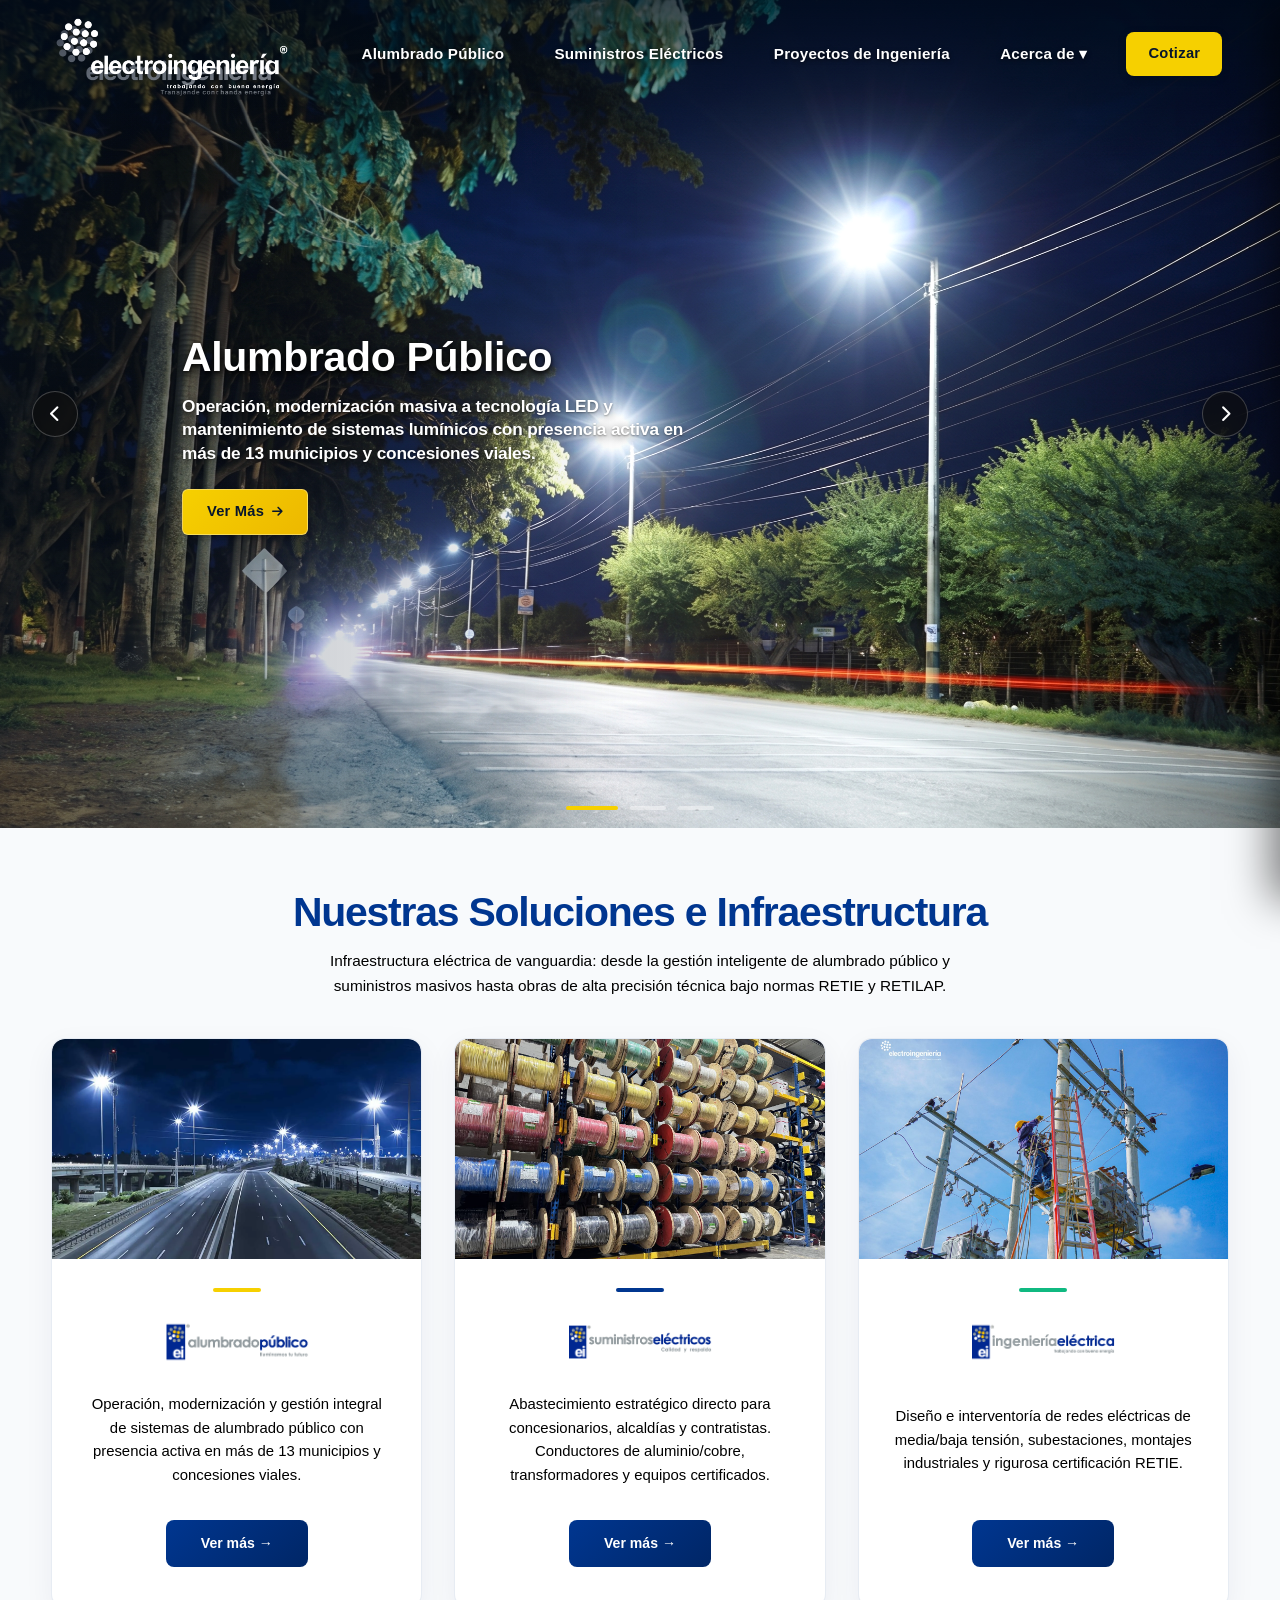
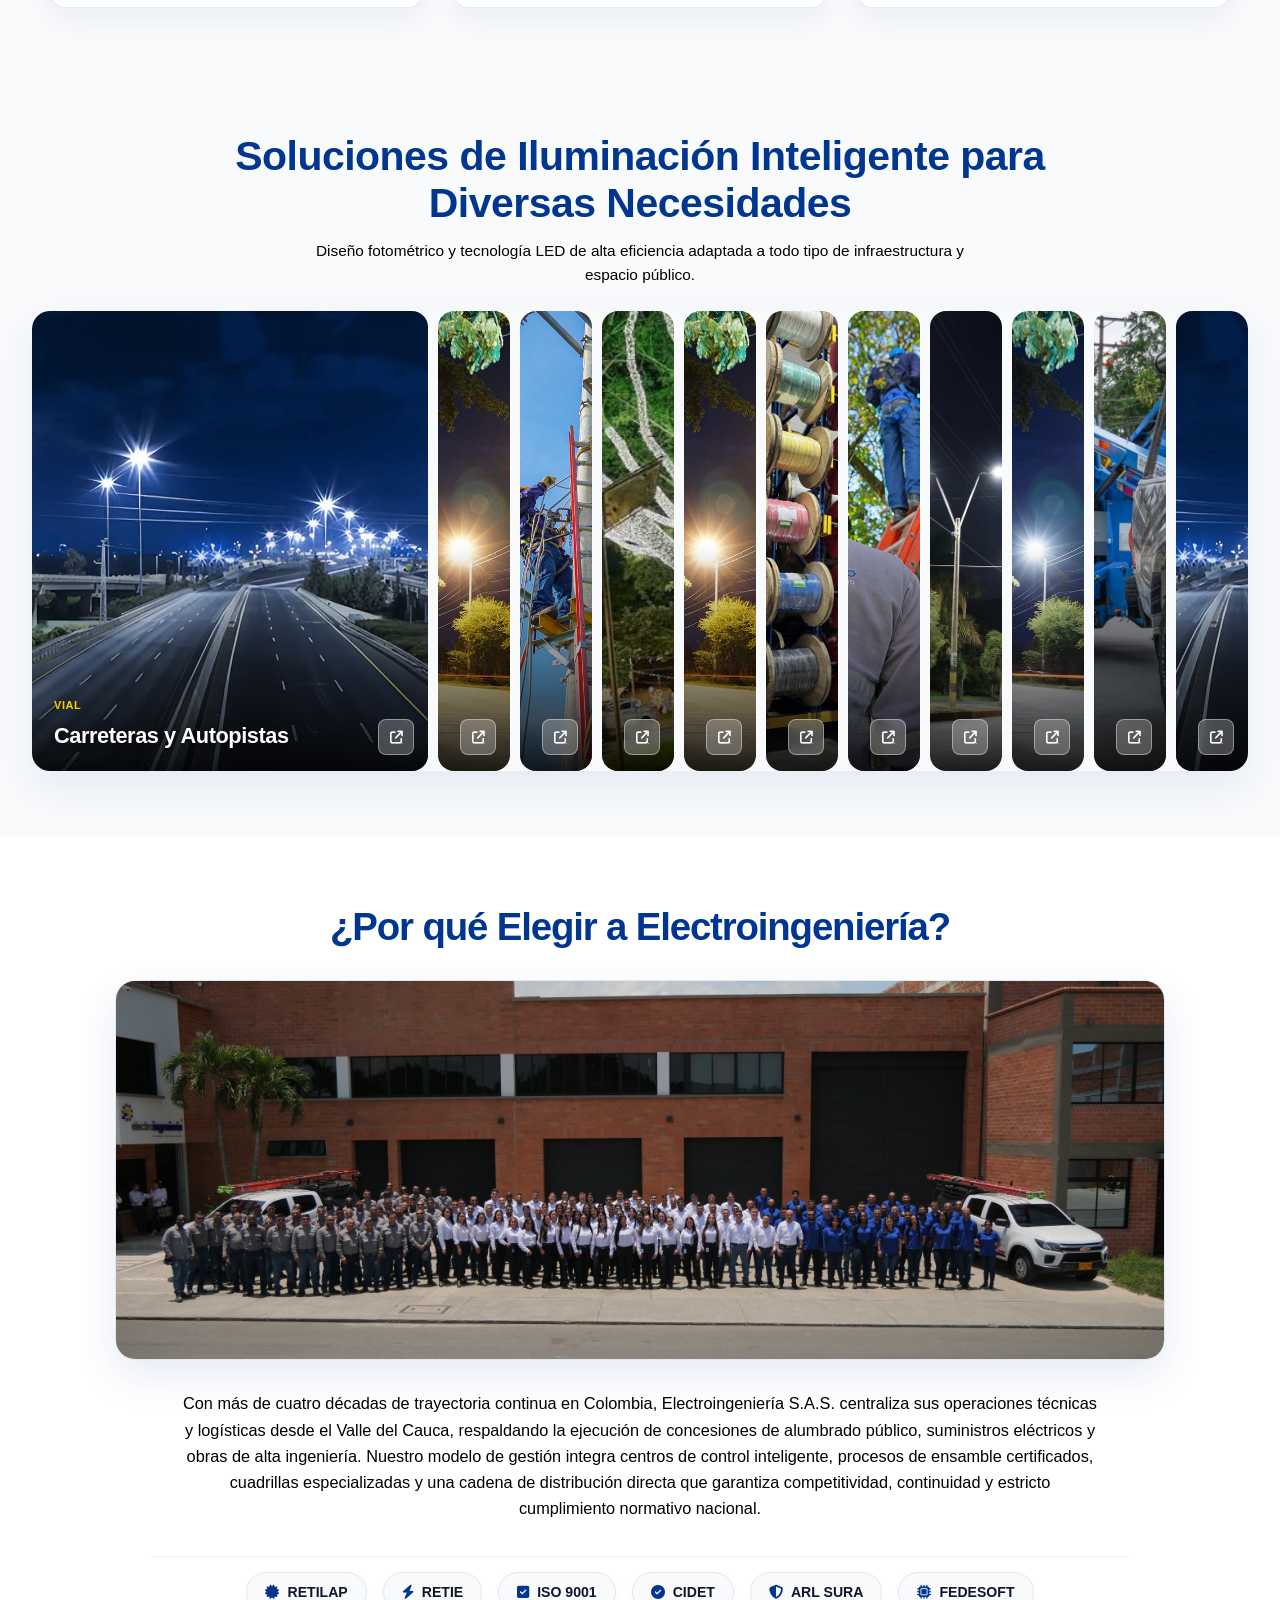
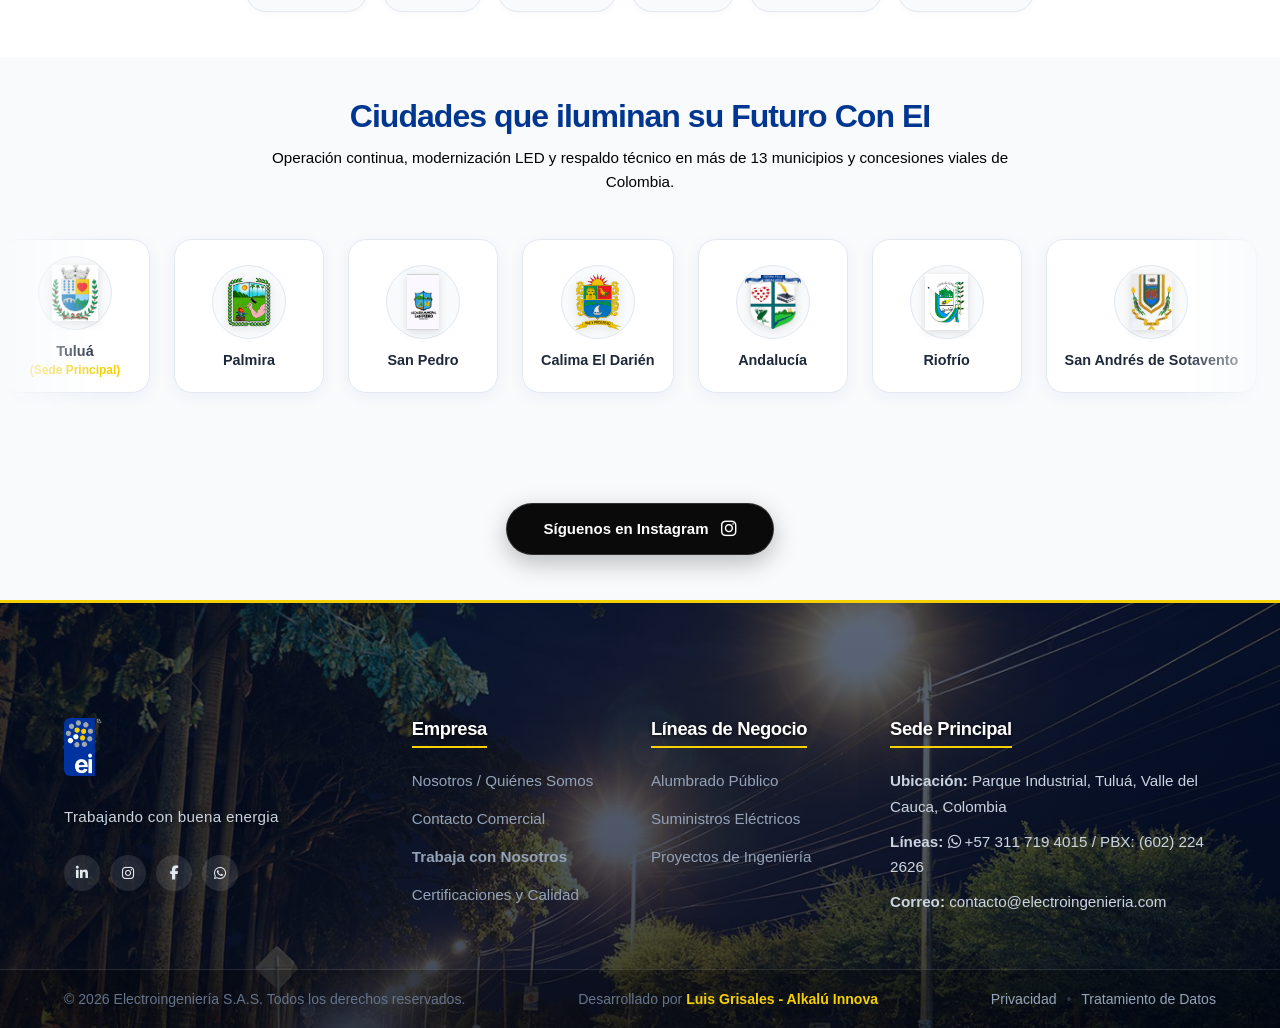
==== commit 52f5fc4c: "Add files via upload" ====
--- a/index.html
+++ b/index.html
@@ -2,7 +2,7 @@
 <html lang="es">
 <head>
   <meta charset="UTF-8">
-  <meta name="viewport" content="width=device-width, initial-scale=1.0">
+  <meta name="viewport" content="width=device-width, initial-scale=1.0, maximum-scale=5.0, user-scalable=yes">
   <!-- Meta-Tags de Seguridad y Blindaje -->
   <meta http-equiv="Content-Security-Policy" content="default-src 'self'; script-src 'self' 'unsafe-inline' https://cdn.jsdelivr.net; style-src 'self' 'unsafe-inline' https://cdnjs.cloudflare.com https://cdn.jsdelivr.net; img-src 'self' data: https:; font-src 'self' https://cdnjs.cloudflare.com data:; connect-src 'self'; media-src 'self'; object-src 'none'; base-uri 'self'; form-action 'self' mailto:;">
   <meta http-equiv="X-Content-Type-Options" content="nosniff">
@@ -12,6 +12,7 @@
   <link rel="stylesheet" href="css/main.css">
   <link rel="stylesheet" href="css/components.css">
   <link rel="stylesheet" href="css/audit-fix.css">
+  <link rel="stylesheet" href="css/responsive.css">
   <link rel="stylesheet" href="https://cdnjs.cloudflare.com/ajax/libs/font-awesome/6.5.1/css/all.min.css">
 </head>
 <body>
@@ -195,7 +196,7 @@
         <!-- Tarjeta 1: Alumbrado Público -->
         <article class="coverflow-card solution-card pos-center" data-index="0">
           <div class="coverflow-img-wrapper">
-            <img src="assets/alumbrado/footer.webp" alt="Alumbrado Público" loading="lazy" decoding="async">
+            <img src="assets/proyectos/8.jpg" alt="Alumbrado Público" loading="lazy" decoding="async">
           </div>
           <div class="card-accent-bar bar-amber"></div>
           <div class="coverflow-body">
@@ -252,7 +253,7 @@
       <div class="accordion-strip">
 
         <!-- 1. Autopistas y Vías Rápidas -->
-        <article class="accordion-panel active" style="background-image: url('assets/alumbrado/footer.webp');">
+        <article class="accordion-panel active" style="background-image: url('assets/proyectos/8.jpg');">
           <div class="panel-overlay"></div>
           <div class="panel-info">
             <span class="panel-category">Vial</span>
@@ -292,7 +293,7 @@
         </article>
 
         <!-- 5. Túneles y Pasos a Desnivel -->
-        <article class="accordion-panel" style="background-image: url('assets/proyectos/3.jpg');">
+        <article class="accordion-panel" style="background-image: url('assets/proyectos/9.jpg');">
           <div class="panel-overlay"></div>
           <div class="panel-info">
             <span class="panel-category">Infraestructura</span>
@@ -564,8 +565,16 @@
   <div class="footer-top-grid">
     <!-- Columna 1: Marca y Reseña -->
     <div class="footer-col col-brand">
-      <img src="assets/logos/Logos Electroingenieria-01.png" alt="Electroingeniería S.A.S." class="footer-logo">
-      <p>Más de 31 años transformando el desarrollo eléctrico e iluminación de Colombia con calidad y respaldo técnico bajo normativas RETIE y RETILAP.</p>
+      <a href="index.html" aria-label="Inicio Electroingenieria">
+        <img src="assets/logos/Simbolo ei marca registrada-01.png" alt="Isotipo EI - Electroingenieria S.A.S." class="footer-logo-ei">
+      </a>
+      <p class="footer-slogan">Trabajando con buena energia</p>
+      <div class="footer-social-icons">
+        <a href="https://co.linkedin.com/company/electroingenier%C3%ADa-s-a-s-" target="_blank" rel="noopener noreferrer" aria-label="LinkedIn"><i class="fa-brands fa-linkedin-in"></i></a>
+        <a href="https://www.instagram.com/electroingenieria/reels/" target="_blank" rel="noopener noreferrer" aria-label="Instagram"><i class="fa-brands fa-instagram"></i></a>
+        <a href="https://www.facebook.com/electroingenieriaa/" target="_blank" rel="noopener noreferrer" aria-label="Facebook"><i class="fa-brands fa-facebook-f"></i></a>
+        <a href="https://wa.me/573117194015?text=Hola%20Electroingenier%C3%ADa,%20deseo%20m%C3%A1s%20informaci%C3%B3n" target="_blank" rel="noopener noreferrer" aria-label="WhatsApp"><i class="fa-brands fa-whatsapp"></i></a>
+      </div>
     </div>
 
     <!-- Columna 2: Empresa -->
@@ -596,12 +605,6 @@
       <p><strong>Líneas:</strong> <a href="https://wa.me/573117194015?text=Hola%20Electroingenier%C3%ADa,%20deseo%20m%C3%A1s%20informaci%C3%B3n" target="_blank" rel="noopener noreferrer" style="color: inherit; text-decoration: none;"><i class="fa-brands fa-whatsapp text-accent-amber" style="margin-right: 4px;"></i>+57 311 719 4015</a> / PBX: (602) 224 2626</p>
       <p><strong>Correo:</strong> contacto@electroingenieria.com</p>
       
-      <div class="footer-social-icons">
-        <a href="https://co.linkedin.com/company/electroingenier%C3%ADa-s-a-s-" target="_blank" rel="noopener noreferrer" aria-label="LinkedIn"><i class="fa-brands fa-linkedin-in"></i></a>
-        <a href="https://www.instagram.com/electroingenieria/reels/" target="_blank" rel="noopener noreferrer" aria-label="Instagram"><i class="fa-brands fa-instagram"></i></a>
-        <a href="https://www.facebook.com/electroingenieriaa/" target="_blank" rel="noopener noreferrer" aria-label="Facebook"><i class="fa-brands fa-facebook-f"></i></a>
-        <a href="https://wa.me/573117194015?text=Hola%20Electroingenier%C3%ADa,%20deseo%20m%C3%A1s%20informaci%C3%B3n" target="_blank" rel="noopener noreferrer" aria-label="WhatsApp"><i class="fa-brands fa-whatsapp"></i></a>
-      </div>
     </div>
   </div>
 
--- a/css/components.css
+++ b/css/components.css
@@ -7361,7 +7361,7 @@
 /* 1. Capa Base (Fondo completo a la derecha): DESPUÉS */
 .ba-layer-after,
 .after-image-wrapper {
-  background-image: url('../assets/proyectos/obra.jpg');
+  background-image: url('../assets/proyectos/1.jpg');
   width: 100%;
   height: 100%;
   background-size: cover;
--- a/css/audit-fix.css
+++ b/css/audit-fix.css
@@ -1461,8 +1461,507 @@
   }
 }
 
-
-
-
-
-
+/* ==========================================================================
+   CENTRADO SIMÉTRICO: NUESTRAS SOLUCIONES E INFRAESTRUCTURA
+   ========================================================================== */
+
+/* 1. Sección completa: centrada y con padding simétrico */
+.units-coverflow-section {
+  width: 100% !important;
+  max-width: 100% !important;
+  padding: 60px 4% 70px 4% !important;
+  box-sizing: border-box !important;
+  overflow: hidden !important;
+}
+
+/* El .container interno también centrado */
+.units-coverflow-section .container {
+  width: 100% !important;
+  max-width: 1440px !important;
+  margin-left: auto !important;
+  margin-right: auto !important;
+  padding: 0 !important;
+  box-sizing: border-box !important;
+}
+
+/* 2. Encabezado (título + subtítulo) */
+.units-coverflow-section .unidades-header {
+  width: 100% !important;
+  max-width: 820px !important;
+  margin: 0 auto 40px auto !important;
+  text-align: center !important;
+}
+
+/* 3. Cuadrícula de las 3 tarjetas: centrada simétricamente */
+.coverflow-viewport,
+.units-coverflow-section .coverflow-viewport,
+.solutions-grid {
+  width: 100% !important;
+  max-width: 1260px !important;
+  margin: 0 auto !important;       /* Centrado exacto — elimina sesgo a la izquierda */
+  padding: 0 !important;
+  display: grid !important;
+  grid-template-columns: repeat(3, 1fr) !important;
+  gap: 32px !important;
+  align-items: stretch !important;
+  box-sizing: border-box !important;
+  height: auto !important;
+  perspective: none !important;
+}
+
+/* 4. Cada tarjeta: uniforme y sin transformaciones de posición estáticas */
+.coverflow-card,
+.coverflow-card.pos-center,
+.coverflow-card.pos-left,
+.coverflow-card.pos-right,
+.solution-card {
+  position: relative !important;
+  top: 0 !important;
+  left: 0 !important;
+  right: auto !important;
+  transform: none !important;
+  width: 100% !important;
+  opacity: 1 !important;
+  flex: 1 1 0% !important;
+}
+
+/* Hover sutil sin romper el flujo */
+.coverflow-card:hover,
+.solution-card:hover {
+  transform: translateY(-6px) !important;
+  transition: transform 0.28s ease, box-shadow 0.28s ease !important;
+}
+
+/* 5. Breakpoints responsivos de la sección */
+@media (max-width: 1024px) {
+  .coverflow-viewport,
+  .units-coverflow-section .coverflow-viewport,
+  .solutions-grid {
+    grid-template-columns: repeat(2, 1fr) !important;
+    gap: 24px !important;
+    max-width: 760px !important;
+  }
+}
+
+@media (max-width: 640px) {
+  .coverflow-viewport,
+  .units-coverflow-section .coverflow-viewport,
+  .solutions-grid {
+    grid-template-columns: 1fr !important;
+    gap: 20px !important;
+    max-width: 480px !important;
+  }
+}
+
+
+
+
+
+
+
+
+
+/* ==========================================================================
+   CONTENCION Y PROPORCION DE IMAGENES EN PANTALLAS GRANDES (DESKTOP / ULTRAWIDE)
+   ========================================================================== */
+
+/* 1. Limite general para cuadriculas y galerias de imagenes */
+.projects-grid,
+.catalog-grid,
+.gallery-grid,
+.cases-slider,
+.success-stories-slider {
+  max-width: 1260px !important;
+  margin-left: auto !important;
+  margin-right: auto !important;
+}
+
+/* 2. Imagenes dentro de tarjetas de proyectos: altura controlada */
+.project-card .project-img-box img,
+.project-card img {
+  width: 100% !important;
+  height: 220px !important;
+  min-height: 220px !important;
+  max-height: 240px !important;
+  object-fit: cover !important;
+  object-position: center !important;
+  display: block !important;
+}
+
+/* 3. Tarjetas de Proyectos / Obras */
+.project-card {
+  max-width: 420px !important;
+  width: 100% !important;
+  margin-left: auto !important;
+  margin-right: auto !important;
+}
+
+/* 4. Tarjetas de Carrusel de Casos de Exito */
+.story-card,
+.case-card,
+.premium-project-slide {
+  max-width: 460px !important;
+}
+
+.story-card-image,
+.case-card-image {
+  width: 100% !important;
+  height: 260px !important;
+  min-height: 260px !important;
+  max-height: 280px !important;
+  object-fit: cover !important;
+  object-position: center !important;
+}
+
+/* 5. Imagenes editoriales (flota, nosotros) */
+.fleet-image-frame img,
+.story-media-box img,
+.about-image-container img,
+.editorial-split-row img {
+  max-width: 100% !important;
+  width: 100% !important;
+  height: 420px !important;
+  object-fit: cover !important;
+  object-position: center !important;
+}
+
+/* 6. Monitores ultrawide / 2K / 4K */
+@media (min-width: 1600px) {
+  .projects-grid,
+  .catalog-grid,
+  .gallery-grid {
+    max-width: 1320px !important;
+    gap: 28px !important;
+  }
+
+  .project-card .project-img-box img,
+  .project-card img {
+    height: 240px !important;
+    max-height: 260px !important;
+  }
+
+  .story-card-image,
+  .case-card-image {
+    height: 280px !important;
+    max-height: 300px !important;
+  }
+
+  .editorial-split-row {
+    max-width: 1320px !important;
+    margin-left: auto !important;
+    margin-right: auto !important;
+  }
+}
+
+
+/* ==========================================================================
+   COMPARADOR ANTES Y DESPUES: PROPORCION Y ANCHO CONTENIDO (obras.html + alumbrado)
+   ========================================================================== */
+
+/* 1. Seccion contenedora � padding simetrico y centrado en flex */
+#comparador-impacto,
+.before-after-section {
+  width: 100% !important;
+  padding: 60px 4% !important;
+  box-sizing: border-box !important;
+}
+
+/* El site-container interno: limitar ancho y centrar */
+#comparador-impacto .site-container {
+  max-width: 1100px !important;
+  margin-left: auto !important;
+  margin-right: auto !important;
+  width: 100% !important;
+}
+
+/* 2. Cabecera de la seccion */
+#comparador-impacto .section-title-wrapper {
+  max-width: 760px !important;
+  margin: 0 auto 30px auto !important;
+}
+
+/* 3. Contenedor externo del comparador: centrado y acotado */
+.before-after-wrapper,
+.before-after-container {
+  max-width: 960px !important;
+  width: 100% !important;
+  margin: 0 auto !important;
+  box-sizing: border-box !important;
+}
+
+/* 4. La card interactiva: proporcion 16/9 con altura maxima */
+.before-after-card {
+  width: 100% !important;
+  max-width: 100% !important;
+  height: 0 !important;
+  padding-bottom: 56.25% !important; /* 16:9 � compatible con todos los navegadores */
+  border-radius: 16px !important;
+  overflow: hidden !important;
+  position: relative !important;
+  box-shadow: 0 12px 36px rgba(0, 0, 0, 0.16) !important;
+}
+
+/* 5. Las capas de imagen rellenan la card por completo */
+.before-after-card .ba-image-layer,
+.before-after-card .ba-layer-after,
+.before-after-card .ba-layer-before,
+.before-after-card .after-image-wrapper,
+.before-after-card .before-image-wrapper {
+  position: absolute !important;
+  top: 0 !important;
+  left: 0 !important;
+  width: 100% !important;
+  height: 100% !important;
+}
+
+/* 6. El handle y el range input tambien deben quedar absolutos dentro de la card */
+.before-after-card .ba-slider-handle,
+.before-after-card .comparison-slider-handle {
+  position: absolute !important;
+  top: 50% !important;
+  z-index: 20 !important;
+}
+
+.before-after-card .ba-range-input {
+  position: absolute !important;
+  top: 0 !important;
+  left: 0 !important;
+  width: 100% !important;
+  height: 100% !important;
+}
+
+/* 7. Badges: posicion relativa al contenedor visible */
+.before-after-card .ba-tag,
+.before-after-card .comparison-badge {
+  top: 18px !important;
+}
+
+/* 8. Seccion alumbrado: mismos limites para .before-after-section */
+.before-after-section .before-after-wrapper,
+.before-after-section .before-after-container {
+  max-width: 960px !important;
+  margin: 0 auto !important;
+}
+
+/* 9. Tablets medianos */
+@media (max-width: 1024px) {
+  .before-after-wrapper,
+  .before-after-container {
+    max-width: 820px !important;
+  }
+}
+
+/* 10. Moviles y pantallas pequenas */
+@media (max-width: 640px) {
+  .before-after-wrapper,
+  .before-after-container {
+    max-width: 100% !important;
+  }
+
+  .before-after-card {
+    padding-bottom: 75% !important; /* 4:3 en movil � mas legible */
+    border-radius: 10px !important;
+  }
+}
+
+
+/* ==========================================================================
+   SOLUCIONES SHOWCASE (BENTO 2x2): ESCALA COMPACTA Y CENTRADO SIMETRICO
+   suministros.html > #soluciones > .solutions-showcase-grid
+   ========================================================================== */
+
+/* 1. Contenedor principal de la cuadricula 2x2 */
+.solutions-showcase-grid {
+  max-width: 1050px !important;    /* Techo de ancho � nunca se desparrama */
+  width: 100% !important;
+  margin: 40px auto 0 auto !important;  /* Centrado simetrico horizontal */
+  padding: 0 !important;
+  box-sizing: border-box !important;
+  display: grid !important;
+  grid-template-columns: 1fr 1fr !important;
+  grid-template-rows: 220px 220px !important;  /* Filas compactas: 280 -> 220px */
+  gap: 20px !important;
+}
+
+/* 2. Tarjeta individual: radio y sombra refinados */
+.solution-showcase-card {
+  border-radius: 12px !important;   /* Ligeramente menos redondeado = mas elegante */
+  box-shadow: 0 6px 20px rgba(0, 30, 80, 0.10) !important;
+}
+
+/* 3. Hover suave sin romper el flujo */
+.solution-showcase-card:hover {
+  transform: translateY(-4px) !important;
+  box-shadow: 0 14px 30px rgba(0, 0, 0, 0.18) !important;
+}
+
+/* 4. Badge (etiqueta flotante inferior izquierda): tipografia compacta */
+.solution-showcase-card .tech-spec-badge {
+  bottom: 12px !important;
+  left: 12px !important;
+  padding: 8px 14px !important;
+}
+
+.tech-badge-title {
+  font-size: 0.88rem !important;   /* Ligeramente mas pequeno para no saturar */
+}
+
+/* 5. Portatilos / pantallas medianas (1024�1200px) */
+@media (max-width: 1200px) {
+  .solutions-showcase-grid {
+    max-width: 920px !important;
+    grid-template-rows: 190px 190px !important;
+    gap: 16px !important;
+  }
+}
+
+/* 6. Tablets (640�900px): 1 columna */
+@media (max-width: 900px) {
+  .solutions-showcase-grid {
+    grid-template-columns: 1fr !important;
+    grid-template-rows: auto !important;
+    max-width: 580px !important;
+  }
+
+  .solution-showcase-card {
+    height: 200px !important;
+    min-height: 200px !important;
+  }
+}
+
+/* 7. Moviles (<640px): ancho completo, altura mas baja */
+@media (max-width: 640px) {
+  .solutions-showcase-grid {
+    max-width: 100% !important;
+    gap: 14px !important;
+  }
+
+  .solution-showcase-card {
+    height: 180px !important;
+    min-height: 180px !important;
+  }
+}
+
+
+/* ==========================================================================
+   LOGO EI E ISOTIPO EN FOOTER: MARCA Y SLOGAN CORPORATIVO
+   ========================================================================== */
+
+/* Columna de marca: layout vertical limpio */
+.footer-col.col-brand {
+  display: flex !important;
+  flex-direction: column !important;
+  align-items: flex-start !important;
+  justify-content: flex-start !important;
+  gap: 0 !important;
+}
+
+/* Enlace envolvente del isotipo: sin decoracion */
+.footer-col.col-brand a {
+  display: inline-block !important;
+  line-height: 0 !important;
+  margin-bottom: 14px !important;
+  text-decoration: none !important;
+  border: none !important;
+  outline-offset: 4px !important;
+}
+
+/* Isotipo EI: tamano acotado y proporcionado */
+
+
+
+
+/* Lema corporativo */
+.footer-slogan {
+  font-family: 'Century Gothic', 'Trebuchet MS', sans-serif !important;
+  font-size: 0.97rem !important;
+  font-weight: 400 !important;
+  letter-spacing: 0.3px !important;
+  color: #CBD5E1 !important;
+  margin: 0 !important;
+  line-height: 1.45 !important;
+  text-shadow: 0 1px 4px rgba(0, 0, 0, 0.55) !important;
+}
+
+/* Ocultar el viejo footer-logo si quedara algun residuo */
+.col-brand .footer-logo:not(.footer-logo-ei) {
+  display: none !important;
+}
+
+
+/* ==========================================================================
+   FOOTER BRAND: LOGO VISIBLE (INVERSION BLANCO) + REDES BAJO SLOGAN
+   ========================================================================== */
+
+/* Logo EI: invertido a blanco para ser visible sobre fondo oscuro */
+.footer-logo-ei {
+  filter: none !important;  /* PNG ya tiene fondo azul corporativo */
+  opacity: 1 !important;
+  height: 56px !important;
+  width: auto !important;
+  max-width: 100px !important;
+  display: block !important;
+  object-fit: contain !important;
+}
+
+/* Hover: ligero brillo dorado */
+/* footer-logo-ei hover: sin filtro - logo usa su propio color */
+
+/* Iconos de redes sociales: alineacion y espaciado bajo el slogan */
+.col-brand .footer-social-icons {
+  display: flex !important;
+  flex-direction: row !important;
+  align-items: center !important;
+  gap: 10px !important;
+  margin-top: 16px !important;
+  flex-wrap: wrap !important;
+}
+
+.col-brand .footer-social-icons a {
+  display: inline-flex !important;
+  align-items: center !important;
+  justify-content: center !important;
+  width: 36px !important;
+  height: 36px !important;
+  border-radius: 50% !important;
+  background: rgba(255, 255, 255, 0.10) !important;
+  color: #E2E8F0 !important;
+  font-size: 0.88rem !important;
+  transition: background 0.2s ease, color 0.2s ease !important;
+  text-decoration: none !important;
+}
+
+.col-brand .footer-social-icons a:hover {
+  background: var(--color-accent, #F6D000) !important;
+  color: #07162C !important;
+}
+
+/* Ocultar el bloque de redes de col-contact (se movio a col-brand por HTML) */
+.col-contact .footer-social-icons {
+  display: none !important;
+}
+
+
+/* ==========================================================================
+   RESTAURACION DEFINITIVA DEL ISOTIPO EI EN FOOTER
+   El PNG ya incluye fondo azul corporativo con el simbolo completo.
+   NUNCA aplicar filtros de color sobre este archivo.
+   ========================================================================== */
+
+/* Maxima especificidad: anula CUALQUIER filtro aplicado anteriormente */
+footer .col-brand .footer-logo-ei,
+footer .footer-col .footer-logo-ei,
+.footer-logo-ei {
+  filter: none !important;
+  -webkit-filter: none !important;
+  opacity: 1 !important;
+  height: 58px !important;
+  width: auto !important;
+  max-width: 110px !important;
+  object-fit: contain !important;
+  display: block !important;
+  margin-bottom: 14px !important;
+  border-radius: 6px !important;     /* Redondea levemente el contenedor azul */
+  background: transparent !important;
+  box-shadow: none !important;
+}
--- a/css/responsive.css
+++ b/css/responsive.css
@@ -0,0 +1,430 @@
+/* ==========================================================================
+   RESET GLOBAL RESPONSIVO & PREVENCIÓN DE OVERFLOW
+   ========================================================================== */
+
+*, *::before, *::after {
+  box-sizing: border-box !important;
+}
+
+html, body {
+  width: 100% !important;
+  max-width: 100vw !important;
+  overflow-x: hidden !important; /* Elimina scroll horizontal indeseado */
+  margin: 0 !important;
+  padding: 0 !important;
+  -webkit-text-size-adjust: 100% !important;
+}
+
+img, picture, video, canvas, svg {
+  max-width: 100% !important;
+  height: auto;
+  display: block;
+}
+
+/* ==========================================================================
+   1. PANTALLAS GIGANTES / ULTRAWIDE / 4K (min-width: 1800px)
+   ========================================================================== */
+@media (min-width: 1800px) {
+  header .container,
+  header .header-inner,
+  .footer-top-grid,
+  .footer-bottom-flex,
+  .container-xl,
+  .container,
+  .site-container,
+  .projects-grid {
+    max-width: 1720px !important;
+    margin-left: auto !important;
+    margin-right: auto !important;
+  }
+
+  .hero,
+  .hero-banner,
+  .page-hero,
+  .carousel-item,
+  .hero-slider-section,
+  .hero-insignia,
+  .slide,
+  .detail-hero-section {
+    min-height: 85vh !important;
+    max-height: 950px !important;
+  }
+
+  .hero-content,
+  .carousel-caption,
+  .slide-content,
+  .hero-text-wrap,
+  .hero-insignia-content,
+  .project-detail-content {
+    max-width: 720px !important;
+    left: 8% !important;
+  }
+}
+
+/* ==========================================================================
+   2. ESCRITORIO ESTÁNDAR / LAPTOPS (1025px a 1799px)
+   ========================================================================== */
+@media (min-width: 1025px) and (max-width: 1799px) {
+  .hero,
+  .hero-banner,
+  .page-hero,
+  .carousel-item,
+  .hero-slider-section,
+  .hero-insignia,
+  .slide,
+  .detail-hero-section {
+    min-height: 80vh !important;
+  }
+
+  .hero-content,
+  .carousel-caption,
+  .slide-content,
+  .hero-text-wrap,
+  .hero-insignia-content,
+  .project-detail-content {
+    max-width: 580px !important;
+    left: 6% !important;
+  }
+
+  .projects-grid,
+  .catalog-grid {
+    grid-template-columns: repeat(4, 1fr) !important;
+    gap: 22px !important;
+  }
+}
+
+/* ==========================================================================
+   3. TABLETS EN HORIZONTAL Y LAPTOPS PEQUEÑAS (769px a 1024px)
+   ========================================================================== */
+@media (max-width: 1024px) {
+  /* Header */
+  header .navbar-container,
+  header .container,
+  header .header-inner {
+    padding: 14px 4% !important;
+  }
+
+  /* Hero Banner */
+  .hero,
+  .hero-banner,
+  .page-hero,
+  .carousel-item,
+  .hero-slider-section,
+  .hero-home,
+  .hero-insignia,
+  .slide,
+  .detail-hero-section {
+    min-height: 70vh !important;
+    height: auto !important;
+    padding-top: 100px !important;
+  }
+
+  .hero-content,
+  .carousel-caption,
+  .slide-content,
+  .hero-text-wrap,
+  .hero-insignia-content,
+  .project-detail-content {
+    max-width: 90% !important;
+    left: 5% !important;
+    top: 45% !important;
+    transform: translateY(-45%) !important;
+  }
+
+  /* Grids a 2 columnas */
+  .projects-grid,
+  .solutions-grid,
+  .cards-container,
+  .catalog-grid,
+  .products-bento-grid,
+  .solutions-showcase-grid,
+  .fleet-stats-grid,
+  .advisors-grid,
+  .specs-grid-cards,
+  .detail-gallery-grid {
+    grid-template-columns: repeat(2, 1fr) !important;
+    gap: 20px !important;
+  }
+
+  /* Footer en 2x2 */
+  .footer-top-grid {
+    grid-template-columns: repeat(2, 1fr) !important;
+    gap: 32px !important;
+    padding: 40px 5% 30px 5% !important;
+  }
+
+  .footer-bottom-flex {
+    flex-direction: column !important;
+    gap: 12px !important;
+    text-align: center !important;
+  }
+}
+
+/* ==========================================================================
+   4. TABLETS EN VERTICAL Y TELÉFONOS GRANDES (481px a 768px)
+   ========================================================================== */
+@media (max-width: 768px) {
+  /* Navbar Móvil */
+  header nav,
+  .navbar-nav,
+  .nav-desktop {
+    display: none !important; /* Activable mediante botón de hamburguesa / drawer */
+  }
+
+  header .mobile-menu-toggle,
+  .nav-toggle {
+    display: flex !important;
+    align-items: center;
+    justify-content: center;
+  }
+
+  /* Banner Hero */
+  .hero,
+  .hero-banner,
+  .page-hero,
+  .carousel-item,
+  .hero-slider-section,
+  .hero-home,
+  .hero-insignia,
+  .slide,
+  .detail-hero-section {
+    min-height: 65vh !important;
+    height: auto !important;
+    padding: 90px 5% 40px 5% !important;
+  }
+
+  .hero-content,
+  .carousel-caption,
+  .slide-content,
+  .hero-text-wrap,
+  .hero-insignia-content,
+  .project-detail-content {
+    position: relative !important;
+    top: auto !important;
+    left: auto !important;
+    transform: none !important;
+    max-width: 100% !important;
+    margin-top: 20px !important;
+  }
+
+  .hero h1,
+  .hero-banner h1,
+  .carousel-caption h1,
+  .slide-content h1,
+  .hero-title,
+  .hero-insignia-title,
+  .detail-hero-title,
+  main > section:first-of-type h1,
+  section[class*="hero"] h1 {
+    font-size: 2.1rem !important;
+    line-height: 1.2 !important;
+  }
+
+  .hero p,
+  .hero-banner p,
+  .carousel-caption p,
+  .slide-content p,
+  .hero-lead,
+  .hero-insignia-lead,
+  .detail-hero-subtitle,
+  main > section:first-of-type p,
+  section[class*="hero"] p {
+    font-size: 0.98rem !important;
+  }
+
+  /* Grids a 1 columna o 2 columnas compactas */
+  .projects-grid,
+  .catalog-grid,
+  .fleet-stats-grid {
+    grid-template-columns: repeat(2, 1fr) !important;
+    gap: 16px !important;
+  }
+
+  .solutions-grid,
+  .products-bento-grid,
+  .solutions-showcase-grid,
+  .pillars-bento-grid,
+  .advisors-grid,
+  .specs-grid-cards,
+  .detail-editorial-layout {
+    grid-template-columns: 1fr !important;
+    gap: 20px !important;
+  }
+
+  .project-card .image-container,
+  .project-card .project-img-box,
+  .product-image-box {
+    height: 200px !important;
+    min-height: 200px !important;
+  }
+
+  /* Slider de Casos de Éxito / Historias */
+  .story-card-image,
+  .case-card-image,
+  .story-card,
+  .case-card,
+  .premium-project-slide,
+  .mySchrederSwiper .swiper-slide {
+    height: 260px !important;
+    min-height: 260px !important;
+  }
+
+  /* Footer en 1 columna apilada */
+  .footer-top-grid {
+    grid-template-columns: 1fr !important;
+    gap: 28px !important;
+  }
+
+  .footer-col {
+    align-items: flex-start !important;
+  }
+}
+
+/* ==========================================================================
+   5. SMARTPHONES PEQUEÑOS Y ESTÁNDAR (320px a 480px)
+   ========================================================================== */
+@media (max-width: 480px) {
+  /* Tipografía fluida y contenida */
+  .hero h1,
+  .hero-banner h1,
+  .carousel-caption h1,
+  .slide-content h1,
+  .hero-title,
+  .hero-insignia-title,
+  .detail-hero-title,
+  main > section:first-of-type h1,
+  section[class*="hero"] h1 {
+    font-size: 1.75rem !important;
+    letter-spacing: -0.2px !important;
+  }
+
+  .hero p,
+  .hero-banner p,
+  .carousel-caption p,
+  .slide-content p,
+  .hero-lead,
+  .hero-insignia-lead,
+  .detail-hero-subtitle,
+  main > section:first-of-type p,
+  section[class*="hero"] p {
+    font-size: 0.9rem !important;
+    line-height: 1.45 !important;
+  }
+
+  /* Botones full-width o táctiles */
+  .hero-content .btn,
+  .carousel-caption .btn,
+  .btn-cotizar-hero,
+  .btn-slider-action,
+  .hero-insignia-actions,
+  .btn-quote-header,
+  .btn-hero-primary,
+  .btn-hero-secondary {
+    width: 100% !important;
+    text-align: center !important;
+    justify-content: center !important;
+    padding: 12px 18px !important;
+  }
+
+  /* Proyectos a 1 sola columna fluida */
+  .projects-grid,
+  .solutions-grid,
+  .catalog-grid,
+  .products-bento-grid,
+  .solutions-showcase-grid,
+  .fleet-stats-grid,
+  .pillars-bento-grid,
+  .advisors-grid,
+  .specs-grid-cards,
+  .detail-gallery-grid {
+    grid-template-columns: 1fr !important;
+    gap: 20px !important;
+  }
+
+  .project-card .image-container,
+  .project-card .project-img-box,
+  .product-image-box {
+    height: 220px !important;
+  }
+
+  /* Ajuste de controles de Slider */
+  .carousel-indicators,
+  .swiper-pagination,
+  .slider-dots {
+    bottom: 12px !important;
+    gap: 6px !important;
+  }
+
+  .carousel-indicators button,
+  .slider-dots span,
+  .slider-dots .dot,
+  .slider-dots div,
+  .swiper-pagination-bullet {
+    width: 24px !important;
+    height: 3px !important;
+  }
+
+  .carousel-indicators .active,
+  .slider-dots span.active,
+  .slider-dots .dot.active,
+  .slider-dots div.active,
+  .swiper-pagination-bullet-active {
+    width: 34px !important;
+  }
+
+  /* Footer y créditos */
+  .footer-bottom-flex {
+    font-size: 0.78rem !important;
+    line-height: 1.5 !important;
+  }
+
+  .corporate-units-strip {
+    font-size: 0.78rem !important;
+    padding: 8px 12px !important;
+  }
+
+  /* Ocultar flechas laterales en pantallas táctiles pequeñas para no solapar texto */
+  .slider-arrow {
+    display: none !important;
+  }
+
+  /* Comparador Antes y Después en móvil */
+  .before-after-card {
+    height: 250px !important;
+  }
+
+  .ba-tag {
+    font-size: 0.68rem !important;
+    padding: 4px 8px !important;
+  }
+}
+
+/* ==========================================================================
+   6. BLINDAJE DE COMPONENTES INTERACTIVOS Y CONTENCIÓN GENERAL
+   ========================================================================== */
+.municipalities-ticker-section,
+.ticker-wrapper {
+  overflow: hidden !important;
+  max-width: 100vw !important;
+}
+
+@media (max-width: 768px) {
+  .before-after-card {
+    height: 320px !important;
+  }
+
+  .slider-arrow {
+    width: 36px !important;
+    height: 36px !important;
+    font-size: 13px !important;
+  }
+
+  .slider-arrow.prev { left: 8px !important; }
+  .slider-arrow.next { right: 8px !important; }
+
+  /* Asegurar que modales y cajones no desborden */
+  .mobile-nav-drawer {
+    max-width: 85vw !important;
+  }
+}
+
